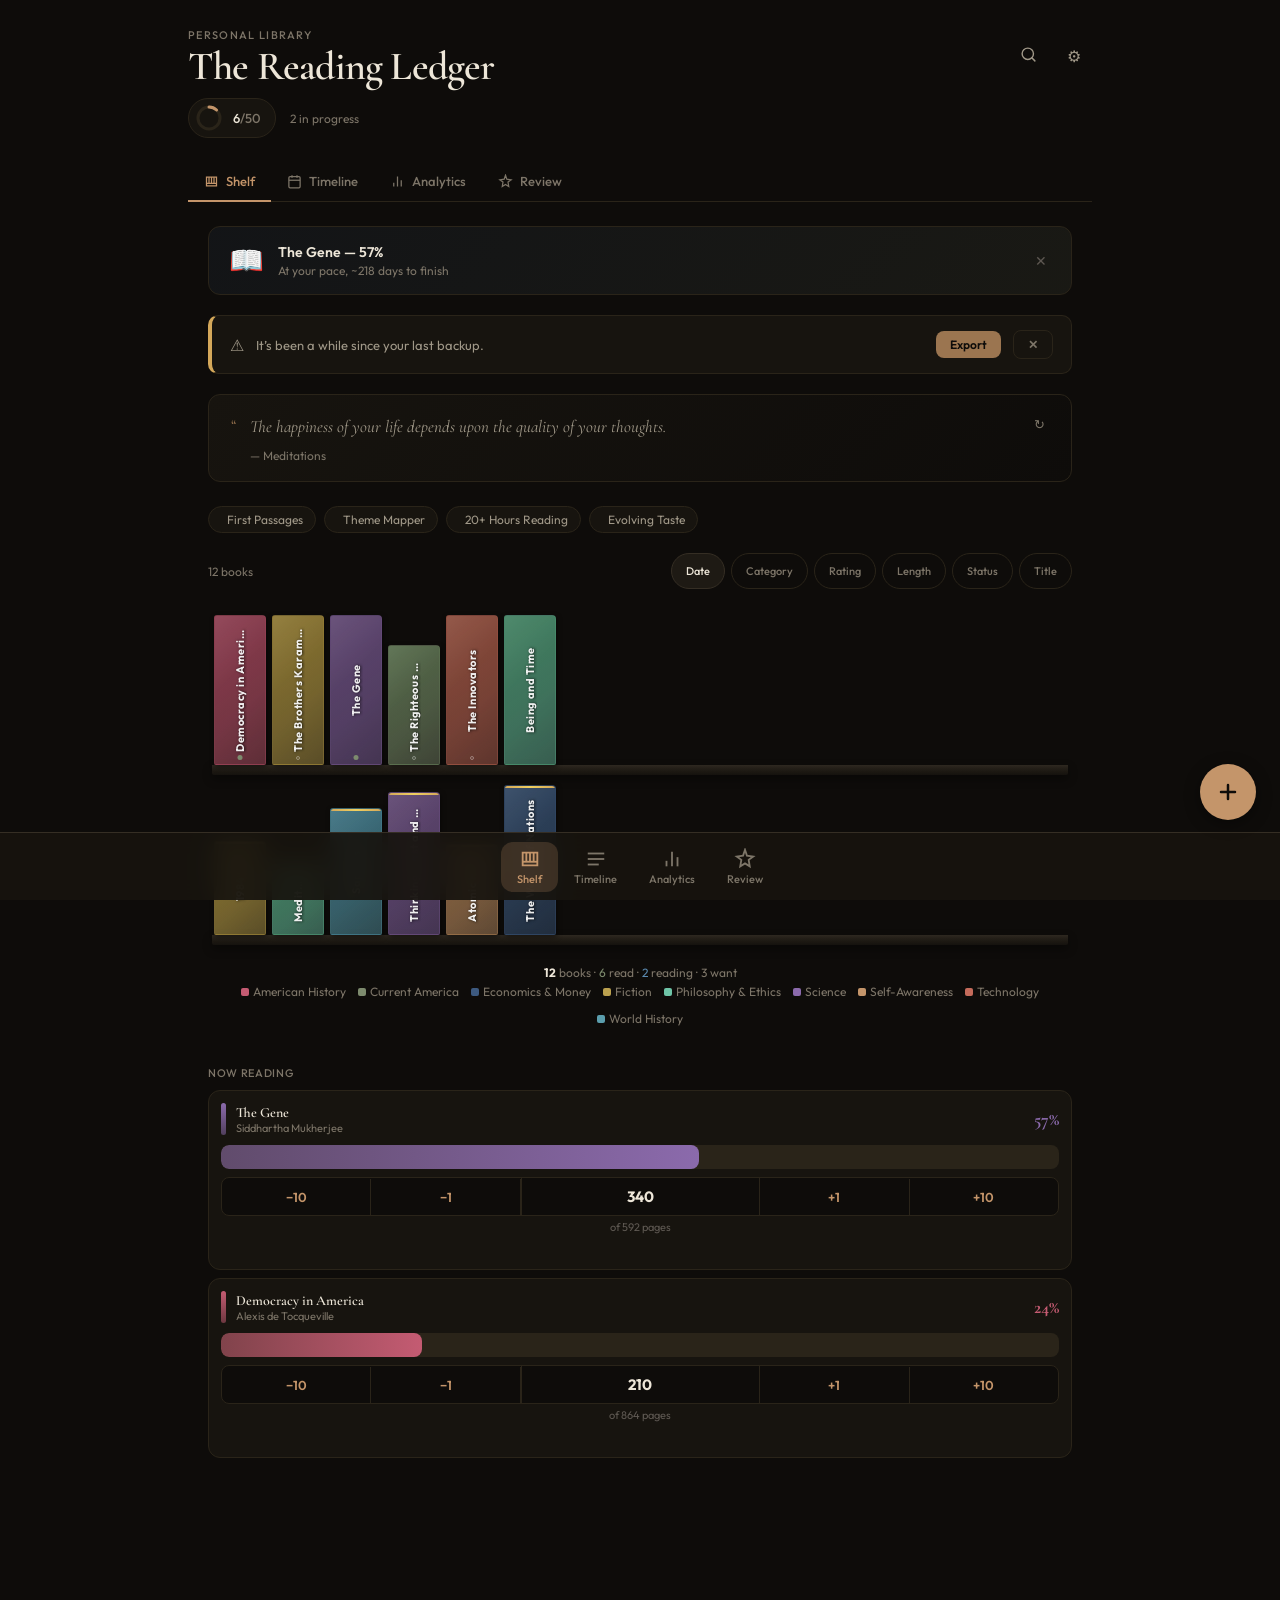
==== dist.html @ ad53c54f "Remove Gantt from Timeline tab Activity feed already shows chronological events. Review tab monthly " ====
<!DOCTYPE html>
<html lang="en">
<head>
<meta charset="UTF-8">
<meta name="viewport" content="width=device-width, initial-scale=1.0, user-scalable=no">
<title>The Reading Ledger</title>
<link href="https://fonts.googleapis.com/css2?family=Cormorant+Garamond:ital,wght@0,400;0,500;0,600;0,700;1,400;1,500&family=Outfit:wght@300;400;500;600&display=swap" rel="stylesheet">
<style>
*,*::before,*::after{box-sizing:border-box;margin:0;padding:0}html,body{height:100%}
input[type=number]::-webkit-inner-spin-button,input[type=number]::-webkit-outer-spin-button{-webkit-appearance:none;margin:0}input[type=number]{-moz-appearance:textfield}
body{font-family:'Cormorant Garamond',Georgia,serif;background:#0E0C0A;color:#EDE6D8;overflow-x:hidden}
:root{--bg:#0E0C0A;--surface:#17140F;--surfaceH:#1E1A14;--border:#2A2419;--borderL:#352E24;--accent:#C4956A;--accentDim:#9B7550;--accentGlow:#C4956A35;--text:#EDE6D8;--textM:#A09888;--textD:#7D7568;--textDD:#5E5852;--danger:#C45B5B;--gold:#D4A85A;--green:#7D8B6E;--blue:#5B8AB0;--ui:'Outfit',sans-serif;--serif:'Cormorant Garamond',Georgia,serif;--max:960px}
.container{max-width:var(--max);margin:0 auto;padding:0 28px}
header{padding:28px 0 0;position:sticky;top:0;z-index:40;background:var(--bg)}
.hdr-row{display:flex;justify-content:space-between;align-items:flex-start}.hdr-label{font-family:var(--ui);font-size:11px;color:var(--textD);margin:0 0 4px;letter-spacing:0.12em;text-transform:uppercase;font-weight:500}.hdr-title{font-size:40px;font-weight:600;letter-spacing:-0.02em;line-height:1;margin:0}.hdr-pills{display:flex;align-items:center;gap:14px;margin-top:12px;flex-wrap:wrap}
.goal-pill{display:flex;align-items:center;gap:10px;background:var(--surface);border-radius:100px;padding:5px 14px 5px 6px;border:1px solid var(--border)}.goal-pill-text{font-family:var(--ui);font-size:13px;font-weight:500}.goal-pill-text span{color:var(--textD)}
.streak-pill{display:flex;align-items:center;gap:5px;font-family:var(--ui);font-size:12px;color:var(--gold)}
.hdr-right{display:flex;gap:8px;align-items:center;margin-top:8px}
.btn-search,.btn-settings{background:none;border:1px solid transparent;border-radius:8px;padding:9px 10px;cursor:pointer;color:var(--textM);font-size:16px;transition:all 0.2s}.btn-search.active{background:var(--surfaceH);border-color:var(--borderL)}.btn-settings:hover{background:var(--surfaceH);color:var(--text)}
.search-bar{margin-top:16px}.search-bar input{width:100%;background:var(--surface);border:1px solid var(--border);border-radius:10px;padding:11px 16px;color:var(--text);font-family:var(--ui);font-size:14px;outline:none}.search-bar input:focus{border-color:var(--accent)}.search-bar input::placeholder{color:var(--textD)}
nav.tabs{display:flex;gap:0;margin-top:24px;border-bottom:1px solid var(--border)}nav.tabs button{background:none;border:none;font-family:var(--ui);font-size:13px;font-weight:500;cursor:pointer;padding:11px 16px;display:flex;align-items:center;gap:7px;color:var(--textD);border-bottom:2px solid transparent;margin-bottom:-1px;transition:all 0.2s}nav.tabs button.active{color:var(--accent);border-bottom-color:var(--accent)}nav.tabs button:hover:not(.active){color:var(--textM)}nav.tabs button svg{width:15px;height:15px}
.bottom-nav{position:fixed;bottom:0;left:0;right:0;height:64px;padding-bottom:env(safe-area-inset-bottom);background:rgba(23,20,15,0.92);backdrop-filter:blur(12px);border-top:1px solid var(--borderL);z-index:50;display:flex;align-items:center;justify-content:center}.bottom-nav button{background:none;border:none;color:var(--textD);cursor:pointer;display:flex;flex-direction:column;align-items:center;gap:2px;padding:6px 16px;border-radius:12px;transition:all 0.2s;min-width:56px}.bottom-nav button svg{width:20px;height:20px}.bottom-nav button span{font-family:var(--ui);font-size:11px;font-weight:500}.bottom-nav button.active{color:var(--accent);background:var(--accentGlow)}.bottom-nav button:hover:not(.active){color:var(--textM)}.bottom-nav.hidden{display:none}
.content{padding:24px 20px 140px;max-width:var(--max);margin:0 auto}.view{display:none;opacity:0;transform:translateY(6px);transition:opacity 200ms,transform 200ms}.view.active{display:block;opacity:1;transform:translateY(0)}

/* Shelf */
.shelf-header{display:flex;justify-content:space-between;align-items:center;margin-bottom:16px}.shelf-count{font-family:var(--ui);font-size:12px;color:var(--textD)}
.sort-bar{display:flex;gap:6px;overflow-x:auto;scrollbar-width:none}.sort-bar::-webkit-scrollbar{display:none}.sort-pill{background:none;border:1px solid var(--border);border-radius:100px;padding:4px 12px;font-family:var(--ui);font-size:11px;color:var(--textD);cursor:pointer;font-weight:500;white-space:nowrap;transition:all 0.15s}.sort-pill.active{background:var(--surfaceH);border-color:var(--borderL);color:var(--text)}
.shelf-row-wrap{position:relative}.shelf-spines{display:flex;align-items:flex-end;gap:4px;padding:10px 6px 0;min-height:100px;flex-wrap:wrap}
.spine{position:relative;border-radius:3px 4px 2px 2px;cursor:pointer;overflow:hidden;flex-shrink:0;display:flex;flex-direction:column;align-items:center;justify-content:center;transition:transform 0.2s cubic-bezier(0.34,1.56,0.64,1),box-shadow 0.2s}.spine:hover{transform:translateY(-6px);box-shadow:2px 6px 14px rgba(0,0,0,0.5);filter:brightness(1.12)}
@keyframes spineUp{from{opacity:0;transform:translateY(18px)}to{opacity:1;transform:translateY(0)}}.spine{animation:spineUp 350ms cubic-bezier(0.23,1,0.32,1) backwards}.spine:nth-child(1){animation-delay:0ms}.spine:nth-child(2){animation-delay:50ms}.spine:nth-child(3){animation-delay:100ms}.spine:nth-child(4){animation-delay:150ms}.spine:nth-child(5){animation-delay:200ms}.spine:nth-child(6){animation-delay:250ms}
.spine .sheen{position:absolute;inset:0;background:linear-gradient(135deg,rgba(255,255,255,0.08) 0%,transparent 40%,transparent 60%,rgba(0,0,0,0.1) 100%);pointer-events:none}.spine .gold-top{position:absolute;top:0;left:0;right:0;height:2px;background:linear-gradient(90deg,#D4A85A,#F0D060,#D4A85A);border-radius:3px 3px 0 0;z-index:2}.spine .reading-dot{position:absolute;bottom:4px;left:50%;transform:translateX(-50%);width:5px;height:5px;border-radius:50%;background:#7D8B6E;z-index:2;animation:dotPulse 2s ease-in-out infinite}@keyframes dotPulse{0%,100%{box-shadow:0 0 2px #7D8B6E}50%{box-shadow:0 0 6px #7D8B6E,0 0 10px rgba(125,139,110,0.4)}}.spine .want-mark{position:absolute;bottom:4px;left:50%;transform:translateX(-50%);width:4px;height:4px;border-radius:50%;border:1px solid rgba(255,255,255,0.35);z-index:2}
.spine-title{writing-mode:vertical-rl;text-orientation:mixed;transform:rotate(180deg);font-family:var(--ui);font-size:11px;font-weight:700;letter-spacing:0.05em;overflow:hidden;text-overflow:ellipsis;white-space:nowrap;text-shadow:0 1px 3px rgba(0,0,0,0.8);padding:3px 0}
.shelf-board{height:10px;background:linear-gradient(180deg,#2E2820,#241F18,#1C1812,#15120E);border-radius:0 0 2px 2px;box-shadow:0 4px 10px rgba(0,0,0,0.4);margin:0 4px}
.shelf-footer{text-align:center;padding:20px 0;font-family:var(--ui);font-size:12px;color:var(--textD)}.shelf-footer-legend{display:flex;justify-content:center;gap:12px;flex-wrap:wrap;margin-top:4px}.shelf-footer-legend-item{display:flex;align-items:center;gap:4px}.shelf-footer-legend-dot{width:8px;height:8px;border-radius:2px}

/* Tooltip */

/* Now Reading */
.nr-section{margin-top:20px}.nr-section-title{font-family:var(--ui);font-size:11px;color:var(--textD);text-transform:uppercase;letter-spacing:0.06em;font-weight:500;margin-bottom:10px}.nr-card{background:var(--surface);border:1px solid var(--border);border-radius:12px;padding:12px;margin-bottom:8px}.nr-card-header{display:flex;align-items:center;gap:10px;margin-bottom:10px}.nr-card-accent{width:5px;height:32px;border-radius:3px;flex-shrink:0}.nr-card-info{flex:1;min-width:0}.nr-card-title{font-size:14px;font-weight:600;overflow:hidden;text-overflow:ellipsis;white-space:nowrap;cursor:pointer}.nr-card-title:hover{color:var(--accent)}.nr-card-author{font-family:var(--ui);font-size:11px;color:var(--textD)}.nr-card-pct{font-size:18px;font-weight:700;flex-shrink:0}.nr-bar{height:24px;background:var(--border);border-radius:8px;position:relative;cursor:pointer;overflow:hidden;margin-bottom:8px}.nr-bar-fill{position:absolute;left:0;top:0;bottom:0;border-radius:8px;transition:width 0.3s}.nr-bar-label{position:absolute;inset:0;display:flex;align-items:center;justify-content:center;font-family:var(--ui);font-size:11px;font-weight:600;color:#fff;text-shadow:0 1px 3px rgba(0,0,0,0.6)}

@keyframes slideUp{from{opacity:0;transform:translateY(8px)}to{opacity:1;transform:translateY(0)}}

/* Quote Banner */
.quote-banner{background:linear-gradient(135deg,var(--surface),var(--bg));border:1px solid var(--border);border-radius:12px;padding:18px 22px;margin-bottom:24px;display:flex;gap:14px;align-items:flex-start}.quote-banner-text{flex:1;font-size:17px;font-style:italic;line-height:1.6;color:var(--textM)}.quote-banner-src{font-family:var(--ui);font-size:12px;color:var(--textD);margin-top:8px;font-style:normal}.quote-refresh{background:none;border:none;color:var(--textD);cursor:pointer;padding:4px}.quote-refresh:hover{color:var(--accent)}
.milestones{display:flex;gap:8px;margin-bottom:20px;flex-wrap:wrap}.milestone{font-family:var(--ui);font-size:12px;padding:5px 12px;border-radius:100px;background:var(--surface);border:1px solid var(--border);color:var(--textM);display:flex;align-items:center;gap:6px}
.backup-banner{background:var(--surface);border:1px solid var(--border);border-left:4px solid var(--gold);border-radius:10px;padding:14px 18px;margin-bottom:20px;display:flex;align-items:center;gap:12px;font-family:var(--ui);font-size:13px;color:var(--textM)}.backup-banner button{border-radius:8px;padding:6px 14px;font-family:var(--ui);font-size:12px;font-weight:600;cursor:pointer;border:none;flex-shrink:0}.backup-banner .bb-export{background:var(--accentDim);color:var(--bg)}.backup-banner .bb-dismiss{background:none;color:var(--textD);border:1px solid var(--border)}

/* FAB */
.fab{position:fixed;bottom:76px;right:24px;width:56px;height:56px;border-radius:50%;background:var(--accent);color:var(--bg);border:none;cursor:pointer;box-shadow:0 4px 16px rgba(0,0,0,0.4);z-index:51;display:flex;align-items:center;justify-content:center;transition:transform 0.2s}.fab:hover{transform:scale(1.08)}.fab:active{transform:scale(0.95)}.fab svg{width:24px;height:24px}.fab.hidden{display:none}

/* Timeline */
.tl-section-title{font-size:18px;font-weight:600;color:var(--text);margin:0 0 18px}.tl-empty{font-family:var(--ui);font-size:13px;color:var(--textD);text-align:center;padding:48px 20px;font-style:italic;border:1px dashed var(--border);border-radius:12px}.tl-divider{border:none;border-top:1px solid var(--border);margin:40px 0}
/* Focus Hero */
.tlf-wrap{text-align:center;padding:10px 0 0}.tlf-nav{display:flex;align-items:center;justify-content:center;gap:16px;margin-bottom:20px}.tlf-nav-btn{background:none;border:1px solid var(--border);border-radius:50%;width:36px;height:36px;color:var(--textM);cursor:pointer;font-size:16px;display:flex;align-items:center;justify-content:center}.tlf-nav-btn:hover{border-color:var(--accent);color:var(--accent)}.tlf-nav-count{font-family:var(--ui);font-size:12px;color:var(--textD)}
.tlf-ring{position:relative;display:inline-block;margin:0 auto 16px}.tlf-ring-inner{position:absolute;inset:0;display:flex;flex-direction:column;align-items:center;justify-content:center}.tlf-ring-pct{font-size:36px;font-weight:700;line-height:1}.tlf-ring-pages{font-family:var(--ui);font-size:13px;color:var(--textD);margin-top:2px}.tlf-title{font-size:22px;font-weight:600;margin:0 0 4px;cursor:pointer}.tlf-title:hover{color:var(--accent)}.tlf-author{font-family:var(--ui);font-size:14px;color:var(--textM);margin:0 0 16px}
.tlf-last{background:var(--surface);border:1px solid var(--border);border-radius:10px;padding:12px 16px;margin:0 auto 16px;max-width:340px;display:flex;align-items:center;gap:14px;text-align:left}.tlf-last-icon{font-size:20px;flex-shrink:0}.tlf-last-body{flex:1}.tlf-last-label{font-family:var(--ui);font-size:11px;color:var(--textD);text-transform:uppercase;letter-spacing:0.06em;font-weight:500}.tlf-last-detail{font-family:var(--ui);font-size:14px;color:var(--text);font-weight:500;margin-top:2px}.tlf-last-sub{font-family:var(--ui);font-size:11px;color:var(--textD);margin-top:1px}

.tlf-timer{margin:20px auto 0;max-width:300px}.tlf-timer-display{display:block;font-family:var(--ui);font-size:48px;font-weight:600;color:var(--accent);letter-spacing:0.05em;line-height:1;margin-bottom:12px;font-variant-numeric:tabular-nums}.tlf-timer-btns{display:flex;gap:8px;justify-content:center}.tlf-tbtn{border:none;border-radius:8px;padding:10px 24px;font-family:var(--ui);font-size:14px;font-weight:600;cursor:pointer;transition:all 0.2s}.tlf-tbtn.start{background:var(--green);color:#EDE6D8}.tlf-tbtn.pause{background:var(--gold);color:var(--bg)}.tlf-tbtn.resume{background:var(--green);color:#EDE6D8}.tlf-tbtn.stop{background:var(--danger);color:#fff}
.tlf-session-form{max-width:320px;margin:16px auto 0;background:var(--surface);border:1px solid var(--border);border-radius:10px;padding:16px;text-align:left}

/* Progress Lanes */

/* Streak Ring */
.streak-section{background:var(--surface);border:1px solid var(--border);border-radius:14px;padding:20px}
.streak-section-title{font-family:var(--ui);font-size:13px;font-weight:600;margin-bottom:16px}
.sr-row{display:flex;align-items:center;gap:20px}
.sr-ring-wrap{position:relative;flex-shrink:0}
.sr-ring-inner{position:absolute;inset:0;display:flex;flex-direction:column;align-items:center;justify-content:center}
.sr-ring-num{font-family:var(--ui);font-size:28px;font-weight:700;color:var(--accent);line-height:1}
.sr-ring-label{font-family:var(--ui);font-size:11px;color:var(--textD);text-transform:uppercase;letter-spacing:0.06em;margin-top:2px}
.sr-details{flex:1}
.sr-detail{display:flex;justify-content:space-between;align-items:center;padding:8px 0;border-bottom:1px solid var(--border)}
.sr-detail:last-child{border-bottom:none}
.sr-detail-label{font-family:var(--ui);font-size:12px;color:var(--textM)}
.sr-detail-val{font-family:var(--ui);font-size:14px;font-weight:600;color:var(--text)}
.sr-detail-val.accent{color:var(--accent)}
.sr-this-week{display:flex;gap:4px;margin-top:16px;padding-top:14px;border-top:1px solid var(--border)}
.sr-tw-day{flex:1;height:8px;border-radius:4px;background:var(--bg);border:1px solid var(--border)}
.sr-tw-day.read{background:var(--accent);border-color:var(--accent)}
.sr-tw-day.today{box-shadow:0 0 0 1px var(--text)}
.sr-tw-labels{display:flex;gap:4px;margin-top:4px}
.sr-tw-label{flex:1;text-align:center;font-family:var(--ui);font-size:11px;color:var(--textDD)}
/* Weekly Summary */

/* Feed */
.tl-feed-day{margin-bottom:24px}.tl-feed-day-label{font-family:var(--ui);font-size:11px;font-weight:500;color:var(--textDD);letter-spacing:0.04em;margin-bottom:10px}.tl-feed-day-label strong{color:var(--textD);font-weight:600}
.tl-fi{display:flex;align-items:flex-start;gap:10px;padding:8px 0 8px 14px;border-left:2px solid var(--border);margin-left:4px;cursor:pointer;position:relative;opacity:0;animation:fiIn 250ms ease forwards}@keyframes fiIn{from{opacity:0;transform:translateX(-8px)}to{opacity:1;transform:translateX(0)}}.tl-fi:hover{border-left-color:var(--accent)}.tl-fi.session{border-left-color:var(--accentDim)}.tl-fi.finish{border-left-color:var(--green);background:var(--surface);border-radius:0 10px 10px 0;padding:12px 14px;margin-bottom:4px}.tl-fi.start{border-left-color:var(--blue)}.tl-fi.quote{border-left-color:var(--gold)}.tl-fi::before{content:'';position:absolute;left:-5px;top:12px;width:8px;height:8px;border-radius:50%;background:var(--border);border:2px solid var(--bg)}.tl-fi.session::before{background:var(--accentDim)}.tl-fi.finish::before{background:var(--green)}.tl-fi.start::before{background:var(--blue)}.tl-fi.quote::before{background:var(--gold)}.tl-fi-body{flex:1;min-width:0}.tl-fi-text{font-family:var(--ui);font-size:13px;color:var(--textM);line-height:1.4;margin:0}.tl-fi-text strong{color:var(--text);font-weight:500}.tl-fi-text .pg{color:var(--accent);font-weight:600}.tl-fi-sub{font-family:var(--ui);font-size:11px;color:var(--textDD);margin-top:2px}.tl-fi-stars{color:var(--gold);font-size:12px;margin-top:2px}.tl-fi-quote{margin-top:6px;padding:8px 12px;border-left:2px solid rgba(212,168,90,0.4);font-size:14px;font-style:italic;color:var(--textD);line-height:1.5;background:rgba(212,168,90,0.03);border-radius:0 8px 8px 0}
/* Up Next */
.tl-next{background:linear-gradient(135deg,rgba(46,68,96,0.12),rgba(196,149,106,0.06));border:1px solid var(--border);border-radius:14px;padding:20px 24px}.tl-next-header{display:flex;align-items:center;gap:10px;margin-bottom:14px}.tl-next-icon{font-size:20px}.tl-next-title{font-family:var(--ui);font-size:13px;font-weight:600}
.tl-next-card{display:flex;align-items:center;gap:14px;background:var(--surface);border:1px solid var(--border);border-radius:10px;padding:14px;cursor:pointer;transition:border-color 0.2s}.tl-next-card:hover{border-color:var(--accent)}.tl-next-spine{width:10px;height:50px;border-radius:3px;flex-shrink:0}.tl-next-info{flex:1;min-width:0}.tl-next-book-title{font-family:var(--ui);font-size:14px;font-weight:500}.tl-next-author{font-family:var(--ui);font-size:11px;color:var(--textD);margin-top:2px}.tl-next-meta{font-family:var(--ui);font-size:11px;color:var(--textDD);margin-top:4px}.tl-next-meta .rec{color:var(--accent)}.tl-next-start{background:var(--blue);color:#EDE6D8;border:none;border-radius:8px;padding:8px 18px;font-family:var(--ui);font-size:12px;font-weight:600;cursor:pointer;flex-shrink:0}
/* Gantt */

.tls-show-more{display:block;margin:12px auto 0;background:none;border:1px solid var(--border);border-radius:8px;padding:8px 24px;font-family:var(--ui);font-size:12px;color:var(--textD);cursor:pointer}

/* Analytics */
.mini-stats{display:grid;grid-template-columns:repeat(auto-fit,minmax(140px,1fr));gap:16px;margin-bottom:28px}.mini-stat{background:var(--surface);border-radius:10px;padding:14px 16px;border:1px solid var(--border)}.mini-stat-label{font-family:var(--ui);font-size:11px;color:var(--textD);text-transform:uppercase;letter-spacing:0.06em;font-weight:500;margin-bottom:4px}.mini-stat-value{font-size:24px;font-weight:600;line-height:1}.mini-stat-sub{font-family:var(--ui);font-size:11px;color:var(--textD);margin-top:2px}
.panel{background:var(--surface);border-radius:12px;padding:24px;border:1px solid var(--border);margin-bottom:28px}.panel-title{font-size:19px;font-weight:500;font-style:italic;margin:0 0 16px}.panel-empty{font-family:var(--ui);font-size:13px;color:var(--textD);text-align:center;padding:36px 20px;font-style:italic;border:1px dashed var(--border);border-radius:10px}
.progress-row{display:flex;align-items:center;gap:16px}.progress-track{flex:1;background:var(--border);border-radius:100px;height:12px;overflow:hidden}.progress-fill{height:100%;border-radius:100px;background:linear-gradient(90deg,var(--accentDim),var(--accent));transition:width 1s}.progress-pct{font-family:var(--ui);font-size:22px;font-weight:600;color:var(--accent);min-width:50px;text-align:right}
.pie-row{display:flex;align-items:center;gap:28px;flex-wrap:wrap}.pie-wrap{width:170px;height:170px;flex-shrink:0}.pie-wrap canvas{width:100%;height:100%}.cat-legend{display:flex;flex-direction:column;gap:6px;flex:1}.cat-legend-item{display:flex;align-items:center;gap:10px}.cat-legend-dot{width:10px;height:10px;border-radius:2px;flex-shrink:0}.cat-legend-name{font-family:var(--ui);font-size:13px;color:var(--textM);flex:1}.cat-legend-count{font-family:var(--ui);font-size:13px;color:var(--textD);font-weight:500}.cat-legend-bar{width:60px;height:4px;border-radius:2px;background:var(--border);overflow:hidden}.cat-legend-bar-fill{height:100%;border-radius:2px}
canvas

.goal-panel-section{margin-top:20px}.goal-panel-section-title{font-family:var(--ui);font-size:12px;color:var(--textD);text-transform:uppercase;letter-spacing:0.08em;font-weight:500;margin-bottom:10px}
.challenge-card{background:var(--bg);border:1px solid var(--border);border-radius:10px;padding:12px 14px;margin-bottom:8px;position:relative}.challenge-label{font-family:var(--ui);font-size:13px;font-weight:600;color:var(--text);margin-bottom:4px}.challenge-meta{font-family:var(--ui);font-size:11px;color:var(--textD);margin-bottom:6px}.challenge-progress-bar{height:6px;background:var(--border);border-radius:3px;overflow:hidden}.challenge-progress-fill{height:100%;border-radius:3px;background:linear-gradient(90deg,var(--accentDim),var(--accent));transition:width 0.5s}.challenge-pct{font-family:var(--ui);font-size:11px;color:var(--accent);margin-top:2px;text-align:right}.challenge-del{position:absolute;top:8px;right:10px;background:none;border:none;color:var(--textD);cursor:pointer;font-size:14px}.challenge-del:hover{color:var(--danger)}.challenge-done{border-left:3px solid var(--green)}
.goal-cat-grid{display:grid;grid-template-columns:1fr 1fr;gap:8px;margin-top:8px}.goal-cat-item{display:flex;align-items:center;gap:8px;font-family:var(--ui);font-size:12px;color:var(--textM)}.goal-cat-item input{width:50px;padding:4px 6px;border:1px solid var(--border);border-radius:6px;background:var(--surface);color:var(--text);font-family:var(--ui);font-size:12px;outline:none;text-align:center}

/* Year in Review */
.yr-hero{background:linear-gradient(135deg,var(--surface),#1A1510);border:1px solid var(--border);border-radius:16px;padding:36px 32px;text-align:center;position:relative;overflow:hidden;margin-bottom:20px}.yr-hero-glow{position:absolute;inset:0;background:radial-gradient(ellipse at 50% 80%,rgba(196,149,106,0.25),transparent 65%);pointer-events:none;animation:heroGlow 4s ease-in-out infinite alternate}@keyframes heroGlow{from{opacity:0.7}to{opacity:1}}.yr-hero-label{font-family:var(--ui);font-size:11px;color:var(--textD);letter-spacing:0.12em;text-transform:uppercase;font-weight:500;position:relative}.yr-hero-num{font-size:64px;font-weight:700;color:var(--accent);line-height:1;position:relative;margin-top:8px}.yr-hero-sub{font-family:var(--ui);font-size:14px;color:var(--textM);margin-top:4px;position:relative}.yr-hero-pages{font-family:var(--ui);font-size:13px;color:var(--textD);margin-top:8px;position:relative}

/* Detail */
.detail-view{display:none;min-height:100vh;background:var(--bg);opacity:0;transform:translateY(40px)}.detail-view.active{display:block;animation:detailIn 300ms cubic-bezier(0.23,1,0.32,1) forwards}@keyframes detailIn{from{opacity:0;transform:translateY(40px)}to{opacity:1;transform:translateY(0)}}.detail-banner{position:relative;min-height:180px;display:flex;flex-direction:column;justify-content:flex-end;overflow:hidden}.detail-banner::after{content:'';position:absolute;inset:0;background:linear-gradient(180deg,transparent 20%,rgba(14,12,10,0.7) 80%,var(--bg) 100%);pointer-events:none}.detail-banner-bg{position:absolute;inset:0;z-index:-1}.detail-banner-top{display:flex;justify-content:space-between;padding:16px 28px 0;position:relative;z-index:1}.detail-back{background:none;border:none;color:rgba(255,255,255,0.7);cursor:pointer;padding:8px;border-radius:8px;display:flex;align-items:center;gap:6px;font-family:var(--ui);font-size:13px}.detail-back:hover{color:var(--text)}.detail-stars-inline{display:inline-flex;gap:1px}.detail-star-tap{font-size:16px;cursor:pointer;color:var(--textDD);transition:color 0.15s;padding:2px}.detail-star-tap.on{color:var(--gold)}.detail-star-tap:hover{color:var(--gold)}.detail-banner-content{position:relative;z-index:1;padding:20px 28px 24px}.detail-pills{display:flex;align-items:center;gap:10px;margin-bottom:8px}.cat-pill{font-family:var(--ui);font-size:11px;padding:3px 10px;border-radius:100px;font-weight:500;text-transform:uppercase}.status-badge{font-family:var(--ui);font-size:11px;padding:3px 10px;border-radius:100px;font-weight:500;text-transform:uppercase}.status-badge.completed{background:rgba(85,107,74,0.13);color:#7D8B6E}.status-badge.reading{background:rgba(46,68,96,0.13);color:#5B8AB0}.status-badge.want-to-read{background:rgba(122,118,112,0.13);color:#7A7670}.status-badge.abandoned{background:rgba(196,91,91,0.13);color:#C45B5B}.detail-title{font-size:28px;font-weight:600;line-height:1.15;margin:0 0 4px}.detail-author{font-family:var(--ui);font-size:15px;color:var(--textM);margin:0 0 12px}.detail-meta-row{display:flex;gap:16px;flex-wrap:wrap;align-items:center}.detail-meta-item{font-family:var(--ui);font-size:12px;color:var(--textD)}.detail-meta-item strong{color:var(--textM);font-weight:500}.detail-actions{display:flex;gap:8px;margin-top:14px}.dbtn{border-radius:8px;padding:9px 16px;font-family:var(--ui);font-size:13px;font-weight:600;cursor:pointer;display:flex;align-items:center;gap:6px;border:none}.dbtn.green{background:#556B4A;color:#EDE6D8}.dbtn.blue{background:#2E4460;color:#EDE6D8}.dbtn.blue-o{background:none;border:1px solid var(--border);color:#5B8AB0}.dbtn.ghost{background:none;color:var(--textD)}.detail-body{max-width:var(--max);margin:0 auto;padding:0 28px 140px}.detail-section{border-bottom:1px solid var(--border);padding:28px 0}.detail-section:last-child{border-bottom:none}
.detail-section-header{display:flex;justify-content:space-between;align-items:center;margin-bottom:16px}.detail-section-label{font-family:var(--ui);font-size:12px;font-weight:500;letter-spacing:0.06em;text-transform:uppercase;color:var(--textD);display:flex;align-items:center;gap:8px}

.detail-section-actions{display:flex;gap:8px;margin-top:14px}
.rating-row{display:flex;gap:5px}.rbox{width:34px;height:34px;border-radius:6px;border:none;cursor:pointer;font-family:var(--ui);font-size:14px;font-weight:600}.rbox.on{background:var(--accent);color:var(--bg)}.rbox.off{background:var(--border);color:var(--textD)}
.themes-row{display:flex;gap:5px;flex-wrap:wrap;align-items:center}.theme-tag{font-family:var(--ui);font-size:11px;padding:3px 10px;border-radius:100px;background:var(--bg);border:1px solid var(--border);color:var(--textM);display:inline-flex;align-items:center;gap:8px}.theme-tag button{background:none;border:none;color:var(--textD);cursor:pointer;padding:2px 2px 2px 4px;font-size:12px;line-height:1}.theme-input{background:none;border:1px solid var(--border);border-radius:100px;padding:3px 10px;color:var(--text);font-family:var(--ui);font-size:11px;outline:none;width:90px}
.refl-display{font-size:16px;line-height:1.7;color:var(--textM);white-space:pre-wrap}.refl-empty{font-family:var(--ui);font-size:12px;color:var(--textD);font-style:italic}.refl-ta{width:100%;min-height:100px;background:var(--bg);border:1px solid var(--borderL);border-radius:10px;padding:16px;color:var(--text);font-family:var(--serif);font-size:16px;line-height:1.7;resize:vertical;outline:none}.refl-ta:focus{border-color:var(--accent)}.refl-ta.tall{min-height:160px}
.rbtn{border-radius:8px;font-family:var(--ui);font-size:12px;font-weight:600;cursor:pointer;padding:6px 14px;border:none;transition:all 0.2s}.rbtn.save{background:var(--accentDim);color:var(--bg)}.rbtn.cancel{background:none;color:var(--textM);border:1px solid var(--border)}
.detail-star{font-size:14px}.detail-star.filled{color:var(--gold)}.detail-star.empty{color:var(--textDD)}
.quote-item{background:var(--bg);border-radius:10px;padding:14px 18px;border-left:3px solid var(--accentDim);margin-bottom:8px}.quote-text{font-size:15px;font-style:italic;line-height:1.6;color:var(--textM);margin:0}.quote-footer{display:flex;justify-content:space-between;align-items:center;margin-top:6px}.quote-page{font-family:var(--ui);font-size:11px;color:var(--textD)}.quote-del{background:none;border:none;color:var(--textD);cursor:pointer}.quote-del:hover{color:var(--danger)}
.quote-form{background:var(--bg);border:1px solid var(--borderL);border-radius:10px;padding:16px;margin-bottom:12px}.quote-form textarea{width:100%;min-height:70px;background:var(--surface);border:1px solid var(--border);border-radius:8px;padding:12px;color:var(--text);font-family:var(--serif);font-size:15px;line-height:1.6;resize:vertical;outline:none}.quote-form-row{display:flex;gap:8px;margin-top:8px;align-items:center}.quote-form-row input{background:var(--surface);border:1px solid var(--border);border-radius:6px;padding:6px 10px;color:var(--text);font-family:var(--ui);font-size:13px;outline:none;width:70px}

.rec-context{background:var(--surface);border:1px solid var(--border);border-radius:10px;padding:12px 16px;margin-bottom:16px;font-family:var(--ui);font-size:13px;color:var(--textM)}.rec-context .rec-by{color:var(--accent);font-weight:600}.rec-source-pill{display:inline-block;font-size:11px;padding:2px 8px;border-radius:100px;background:var(--border);color:var(--textM);margin-left:8px;font-weight:500}.rec-note{margin-top:6px;font-style:italic;color:var(--textD);font-size:12px}
.session-timer{background:var(--surface);border:1px solid var(--border);border-radius:12px;padding:16px 20px;margin-bottom:16px;text-align:center}.timer-display{font-family:var(--ui);font-size:36px;font-weight:600;color:var(--accent);letter-spacing:0.05em;margin:8px 0;font-variant-numeric:tabular-nums}.timer-label{font-family:var(--ui);font-size:11px;color:var(--textD);text-transform:uppercase;letter-spacing:0.1em;font-weight:500}.timer-btns{display:flex;gap:8px;justify-content:center;margin-top:10px}.timer-btn{border-radius:8px;padding:8px 20px;font-family:var(--ui);font-size:13px;font-weight:600;cursor:pointer;border:none;transition:all 0.2s}.timer-btn.start{background:var(--green);color:#EDE6D8}.timer-btn.pause{background:var(--gold);color:var(--bg)}.timer-btn.stop{background:var(--danger);color:#fff}.timer-btn.log{background:var(--surface);border:1px solid var(--border);color:var(--textM)}
.session-list{margin-top:12px}.session-item{background:var(--bg);border:1px solid var(--border);border-radius:8px;padding:10px 14px;margin-bottom:6px;display:flex;justify-content:space-between;align-items:center}.session-info{flex:1}.session-date{font-family:var(--ui);font-size:12px;font-weight:500;color:var(--text)}.session-detail{font-family:var(--ui);font-size:11px;color:var(--textD);margin-top:2px}.session-notes-preview{font-family:var(--ui);font-size:11px;color:var(--textD);font-style:italic;margin-top:2px;max-width:200px;overflow:hidden;text-overflow:ellipsis;white-space:nowrap}.session-del{background:none;border:none;color:var(--textD);cursor:pointer;font-size:12px;padding:4px}.session-del:hover{color:var(--danger)}
.session-form{background:var(--bg);border:1px solid var(--borderL);border-radius:10px;padding:14px;margin-bottom:12px}

/* Modal */
.modal-overlay{position:fixed;inset:0;display:none;align-items:center;justify-content:center;z-index:999;padding:20px}.modal-overlay.open{display:flex;background:rgba(0,0,0,0.75);backdrop-filter:blur(4px)}.modal{background:var(--bg);border:1px solid var(--border);border-radius:16px;padding:28px;width:100%;max-width:460px;max-height:85vh;overflow-y:auto;animation:modalIn 300ms cubic-bezier(0.23,1,0.32,1) forwards}@keyframes modalIn{from{opacity:0;transform:translateY(20px) scale(0.97)}to{opacity:1;transform:translateY(0) scale(1)}}.modal-header{display:flex;justify-content:space-between;align-items:center;margin-bottom:24px}.modal-header h2{margin:0;font-size:24px}.modal-close{background:none;border:none;color:var(--textD);cursor:pointer;font-size:20px}
.form-stack{display:flex;flex-direction:column;gap:14px}.form-label{font-family:var(--ui);font-size:11px;color:var(--textD);text-transform:uppercase;letter-spacing:0.06em;font-weight:500;margin:0 0 4px}.form-input{background:var(--surface);border:1px solid var(--border);border-radius:8px;padding:10px 14px;color:var(--text);font-family:var(--ui);font-size:14px;outline:none;width:100%}.form-input:focus{border-color:var(--accent)}.form-input::placeholder{color:var(--textD)}select.form-input{appearance:auto}textarea.form-input{font-family:var(--serif);min-height:80px;resize:vertical}.form-row{display:grid;grid-template-columns:1fr 1fr;gap:12px}.form-row.three{grid-template-columns:1fr 1fr 1fr}.form-submit{width:100%;margin-top:24px;background:var(--accent);color:var(--bg);border:none;border-radius:10px;padding:13px;font-family:var(--ui);font-size:15px;font-weight:600;cursor:pointer}
.book-search-section{border:1px solid var(--accent);border-radius:12px;padding:16px;margin-bottom:8px;background:rgba(196,149,106,0.04)}.book-search-row{display:flex;gap:8px}.book-search-row input{flex:1;background:var(--surface);border:1px solid var(--border);border-radius:8px;padding:10px 14px;color:var(--text);font-family:var(--ui);font-size:14px;outline:none}.book-search-row input:focus{border-color:var(--accent)}.book-search-row input::placeholder{color:var(--textD)}.book-search-btn{background:var(--accent);color:var(--bg);border:none;border-radius:8px;padding:10px 18px;font-family:var(--ui);font-size:13px;font-weight:600;cursor:pointer;white-space:nowrap}.book-search-btn:disabled{opacity:0.5}.book-search-results{max-height:280px;overflow-y:auto;margin-top:10px}.book-search-item{display:flex;flex-direction:column;gap:2px;padding:10px 12px;border-radius:8px;cursor:pointer;border-bottom:1px solid var(--border)}.book-search-item:last-child{border-bottom:none}.book-search-item:hover{background:rgba(196,149,106,0.08)}.book-search-item-title{font-family:var(--ui);font-size:14px;font-weight:500;color:var(--text)}.book-search-item-author{font-family:var(--ui);font-size:12px;color:var(--textM)}.book-search-item-meta{display:flex;align-items:center;gap:8px;margin-top:2px}.book-search-item-meta span{font-family:var(--ui);font-size:11px;color:var(--textD)}.book-search-source{font-family:var(--ui);font-size:11px;padding:2px 6px;border-radius:4px;font-weight:600;text-transform:uppercase}.book-search-source.google{background:rgba(91,138,176,0.15);color:var(--blue)}.book-search-source.openlibrary{background:rgba(125,139,110,0.15);color:var(--green)}.book-search-loading{display:flex;align-items:center;gap:10px;padding:16px 0;font-family:var(--ui);font-size:13px;color:var(--textM)}.book-search-loading::before{content:"";width:16px;height:16px;border:2px solid var(--border);border-top-color:var(--accent);border-radius:50%;animation:searchSpin 0.6s linear infinite}@keyframes searchSpin{to{transform:rotate(360deg)}}.book-search-error{font-family:var(--ui);font-size:13px;color:var(--danger);padding:12px 0}.book-search-empty{font-family:var(--ui);font-size:13px;color:var(--textD);padding:12px 0}

.settings-item{padding:16px 0;border-bottom:1px solid var(--border)}.settings-item:last-child{border-bottom:none}.settings-label{font-family:var(--ui);font-size:14px;font-weight:600;margin-bottom:4px}.settings-desc{font-family:var(--ui);font-size:12px;color:var(--textD);margin-bottom:8px}.settings-num{width:80px;padding:8px 10px;border:1px solid var(--border);border-radius:8px;background:var(--surface);color:var(--text);font-family:var(--ui);font-size:15px;outline:none}.settings-btn{display:block;width:100%;padding:12px;border-radius:10px;font-family:var(--ui);font-size:14px;font-weight:600;cursor:pointer;border:1px solid var(--border);background:var(--surface);color:var(--text)}.settings-btn:hover{border-color:var(--textM)}.settings-btn.danger{border-color:var(--danger);color:var(--danger)}

.confirm-overlay{position:fixed;inset:0;z-index:1000;display:none;justify-content:center;align-items:center;padding:20px}.confirm-overlay.open{display:flex;background:rgba(0,0,0,0.7)}.confirm-box{background:#151310;border-radius:16px;padding:24px;max-width:340px;width:100%;text-align:center;border:1px solid var(--border)}.confirm-box h3{font-size:18px;margin-bottom:8px}.confirm-box p{font-family:var(--ui);font-size:14px;color:var(--textM);margin-bottom:20px}.confirm-btns{display:flex;gap:10px}.confirm-btns button{flex:1;padding:10px;border-radius:8px;font-family:var(--ui);font-size:14px;font-weight:600;cursor:pointer}.cbtn-cancel{background:var(--surface);border:1px solid var(--border);color:var(--text)}.cbtn-ok{background:var(--danger);border:none;color:#fff}

.empty{text-align:center;padding:80px 20px}.empty p.title{font-size:20px;font-style:italic;color:var(--textD)}.empty p.sub{font-family:var(--ui);font-size:13px;color:var(--textDD);margin-top:6px}.empty .empty-cta{margin-top:24px;display:inline-block;background:var(--accent);color:var(--bg);border:none;border-radius:10px;padding:12px 28px;font-family:var(--ui);font-size:14px;font-weight:600;cursor:pointer}

button:focus-visible,input:focus-visible{outline:2px solid var(--accent);outline-offset:2px}

/* Stepper strip */
.nr-stepper{display:flex;align-items:center;background:var(--bg);border:1px solid var(--border);border-radius:8px;overflow:hidden;margin-top:8px}
.nr-stepper button{background:none;border:none;color:var(--accent);font-family:var(--ui);font-weight:600;padding:9px 0;cursor:pointer;flex:1;font-size:13px;-webkit-tap-highlight-color:transparent;transition:background 0.12s}
.nr-stepper button:active{background:var(--surfaceH)}
.nr-stepper button:not(:last-child){border-right:1px solid var(--border)}
.nr-stepper .nr-val{flex:1.6;text-align:center;font-family:var(--ui);font-size:15px;font-weight:700;color:var(--text);padding:9px 0;border-right:1px solid var(--border);border-left:1px solid var(--border);position:relative;cursor:text}
.nr-stepper .nr-val input{position:absolute;inset:0;width:100%;background:var(--surface);border:none;color:var(--text);font-family:var(--ui);font-size:15px;font-weight:700;text-align:center;outline:none;opacity:0;z-index:1}
.nr-stepper .nr-val input:focus{opacity:1}
.nr-stepper .nr-val input:focus+span{opacity:0}
.nr-stepper .nr-val span{transition:opacity 0.15s}
.nr-of{font-family:var(--ui);font-size:11px;color:var(--textDD);text-align:center;margin-top:4px}
.nr-pending{font-family:var(--ui);font-size:11px;text-align:center;margin-top:5px;min-height:18px}
.nr-pending .pos{color:var(--accent)}
.nr-pending .cancelled{color:var(--textDD);font-style:italic}
.nr-pending .countdown-bar{display:inline-block;width:40px;height:3px;background:var(--border);border-radius:2px;overflow:hidden;vertical-align:middle;margin-left:6px}
.nr-pending .countdown-bar-inner{height:100%;background:var(--accent);border-radius:2px;transition:width 0.1s linear}

/* Onboarding overlay */
.onboarding-overlay{position:fixed;inset:0;background:var(--bg);z-index:2000;display:flex;flex-direction:column;align-items:center;justify-content:center;padding:40px 28px;opacity:0;animation:fadeIn 400ms ease forwards}
@keyframes fadeIn{to{opacity:1}}
.onb-slide{text-align:center;max-width:360px;display:none}
.onb-slide.active{display:block;animation:slideUp 300ms ease}
.onb-icon{font-size:56px;margin-bottom:20px}
.onb-title{font-size:28px;font-weight:600;margin-bottom:12px}
.onb-desc{font-family:var(--ui);font-size:15px;color:var(--textM);line-height:1.6;margin-bottom:32px}
.onb-dots{display:flex;gap:8px;justify-content:center;margin-bottom:28px}
.onb-dot{width:8px;height:8px;border-radius:50%;background:var(--border);transition:all 0.2s}
.onb-dot.active{background:var(--accent);width:24px;border-radius:4px}
.onb-btn{background:var(--accent);color:var(--bg);border:none;border-radius:10px;padding:14px 40px;font-family:var(--ui);font-size:15px;font-weight:600;cursor:pointer;transition:opacity 0.2s}
.onb-btn:hover{opacity:0.88}
.onb-skip{background:none;border:none;color:var(--textD);font-family:var(--ui);font-size:13px;cursor:pointer;margin-top:16px;padding:8px}
.onb-skip:hover{color:var(--textM)}
.onb-demo{background:var(--surface);border:1px solid var(--border);border-radius:10px;padding:12px 24px;font-family:var(--ui);font-size:14px;font-weight:600;color:var(--text);cursor:pointer;margin-top:12px;display:block;width:100%;text-align:center}

/* Nudge banner */
.nudge-banner{background:linear-gradient(135deg,rgba(46,68,96,0.15),rgba(125,139,110,0.1));border:1px solid var(--border);border-radius:12px;padding:16px 20px;margin-bottom:20px;display:flex;align-items:center;gap:14px;cursor:pointer;transition:border-color 0.2s}
.nudge-banner:hover{border-color:var(--borderL)}
.nudge-icon{font-size:28px;flex-shrink:0}
.nudge-body{flex:1;min-width:0}
.nudge-title{font-family:var(--ui);font-size:14px;font-weight:600;color:var(--text);margin-bottom:2px}
.nudge-sub{font-family:var(--ui);font-size:12px;color:var(--textD)}
.nudge-dismiss{background:none;border:none;color:var(--textDD);cursor:pointer;font-size:14px;padding:4px;flex-shrink:0}

@media(max-width:600px){nav.tabs{display:none}.hdr-title{font-size:30px}.mini-stats{grid-template-columns:repeat(2,1fr)}.form-row,.form-row.three{grid-template-columns:1fr}.pie-row{flex-direction:column}.detail-title{font-size:24px}.fab{bottom:72px;right:16px;width:50px;height:50px}}

/* Reading DNA */
.dna{background:linear-gradient(135deg,var(--surface),rgba(196,149,106,0.06));border:1px solid var(--border);border-radius:14px;padding:20px 24px;margin-bottom:24px}
.dna-text{font-family:var(--ui);font-size:14px;color:var(--textM);line-height:1.6}
.dna-text strong{color:var(--text);font-weight:500}
.dna-accent{color:var(--accent);font-weight:600}
/* Reading Patterns layout */
.patterns-top{display:flex;gap:20px;align-items:center;margin-bottom:16px}
/* Theme Cloud */
.theme-cloud{display:flex;flex-wrap:wrap;gap:8px}
.theme-pill{display:inline-flex;align-items:center;gap:6px;background:var(--bg);border:1px solid var(--border);border-radius:100px;padding:6px 14px;cursor:pointer;transition:all 0.15s}
.theme-pill:hover{border-color:var(--accent);background:var(--surfaceH)}
.theme-pill.active{border-color:var(--accent);background:rgba(196,149,106,0.08)}
.theme-pill-name{font-family:var(--ui);font-size:12px;color:var(--textM);font-weight:500}
.theme-pill-count{font-family:var(--ui);font-size:11px;color:var(--textDD);background:var(--border);border-radius:100px;padding:1px 7px;font-weight:600}
.theme-pill.lg .theme-pill-name{font-size:14px;color:var(--text)}
.theme-pill.md .theme-pill-name{font-size:13px;color:var(--textM)}
.theme-pill.sm .theme-pill-name{font-size:11px}
.theme-books{display:none;margin-top:14px;padding-top:14px;border-top:1px solid var(--border)}
.theme-books.show{display:block}
.theme-active-label{font-family:var(--ui);font-size:11px;color:var(--accent);font-weight:500;margin-bottom:8px}
.theme-book-item{display:flex;align-items:center;gap:10px;padding:8px 0;border-bottom:1px solid rgba(255,255,255,0.03);cursor:pointer}
.theme-book-item:last-child{border-bottom:none}
.theme-book-item:hover{background:rgba(255,255,255,0.02)}
.theme-book-dot{width:8px;height:8px;border-radius:2px;flex-shrink:0}
.theme-book-title{font-family:var(--ui);font-size:13px;color:var(--textM);font-weight:500;flex:1}
.theme-book-cat{font-family:var(--ui);font-size:11px;color:var(--textDD)}
.theme-auto-note{font-family:var(--ui);font-size:11px;color:var(--textDD);margin-top:12px;font-style:italic}

/* Year in Review — Monthly timeline */
.yr-months{display:flex;gap:2px;padding:0 20px;margin-bottom:24px;overflow-x:auto}
.yr-month{flex:1;min-width:50px;display:flex;flex-direction:column;align-items:center;gap:4px}
.yr-month-label{font-family:var(--ui);font-size:11px;color:var(--textDD);text-transform:uppercase;letter-spacing:0.04em}
.yr-month-dots{display:flex;flex-direction:column;gap:3px;align-items:center;min-height:20px;justify-content:center}
.yr-month-dot{width:10px;height:10px;border-radius:50%;border:1px solid rgba(0,0,0,0.3)}
.yr-month-empty{width:10px;height:2px;border-radius:1px;background:var(--border)}
/* Narrative */
.yr-narrative{font-family:var(--ui);font-size:13px;color:var(--textM);line-height:1.7}
.yr-narrative strong{color:var(--text);font-weight:500}
.yr-narrative em{color:var(--accent);font-style:normal;font-weight:600}
/* Identity card */
.yr-identity{position:relative;overflow:hidden;margin:0 20px 20px;border-radius:14px;border:1px solid var(--borderL)}
.yr-id-bg{position:absolute;inset:0;background:linear-gradient(145deg,#1a1610,#17140F 40%,rgba(196,149,106,0.05) 100%)}
.yr-id-accent-line{position:absolute;top:0;left:0;right:0;height:3px;background:linear-gradient(90deg,transparent,var(--accent),transparent)}
.yr-id-content{position:relative;padding:28px 24px 24px}
.yr-id-header{display:flex;align-items:flex-start;gap:18px;margin-bottom:16px}
.yr-id-icon{width:52px;height:52px;border-radius:12px;background:rgba(196,149,106,0.1);border:1px solid rgba(196,149,106,0.2);display:flex;align-items:center;justify-content:center;flex-shrink:0}
.yr-id-icon svg{width:24px;height:24px;stroke:var(--accent);fill:none;stroke-width:1.5}
.yr-id-text{flex:1}
.yr-id-label{font-family:var(--ui);font-size:11px;color:var(--textDD);text-transform:uppercase;letter-spacing:0.08em;font-weight:500}
.yr-id-title{font-size:22px;font-weight:700;color:var(--accent);margin:3px 0 4px;line-height:1.15}
.yr-id-desc{font-family:var(--ui);font-size:11px;color:var(--textM);line-height:1.5}
.yr-id-stats{display:flex;gap:1px;background:var(--border);border-radius:8px;overflow:hidden;margin-bottom:16px}
.yr-id-stat{flex:1;background:var(--bg);padding:10px 8px;text-align:center}
.yr-id-stat-val{font-family:var(--ui);font-size:16px;font-weight:700;color:var(--text);line-height:1}
.yr-gold{color:var(--gold)}
.yr-id-stat-label{font-family:var(--ui);font-size:11px;color:var(--textDD);text-transform:uppercase;letter-spacing:0.04em;margin-top:3px}
.yr-id-ratings{display:flex;align-items:center;gap:10px;padding:12px 14px;background:var(--bg);border-radius:8px}
.yr-id-rat-visual{display:flex;align-items:flex-end;gap:2px;height:20px}
.yr-id-rat-bar{width:8px;border-radius:2px 2px 0 0;min-height:2px}
.yr-id-rat-labels{display:flex;gap:2px}
.yr-id-rat-lbl{width:8px;text-align:center;font-family:var(--ui);font-size:11px;color:var(--textDD)}
.yr-id-rat-text{font-family:var(--ui);font-size:11px;color:var(--textD);flex:1}
.yr-id-rat-text strong{color:var(--gold);font-weight:600}
.yr-evo{padding-top:16px;border-top:1px solid var(--border)}
.yr-evo-title{font-family:var(--ui);font-size:11px;color:var(--textDD);text-transform:uppercase;letter-spacing:0.06em;font-weight:500;margin-bottom:10px}
.yr-evo-flow{display:flex;align-items:center;gap:0;flex-wrap:wrap}
.yr-evo-chip{font-family:var(--ui);font-size:11px;padding:5px 12px;border-radius:100px;border:1px solid var(--border);background:var(--bg);color:var(--textD);white-space:nowrap}
.yr-evo-now{border-color:var(--accent);color:var(--accent);background:rgba(196,149,106,0.08);font-weight:600}
.yr-evo-arrow{color:var(--textDD);padding:0 8px;font-family:var(--ui);font-size:11px}
.yr-evo-period{font-family:var(--ui);font-size:11px;color:var(--textDD);display:block;text-align:center;margin-top:2px}
/* Favorite passage */
.yr-quote{position:relative;padding:20px 20px 20px 24px;margin:0 20px 20px;background:linear-gradient(135deg,var(--surface),rgba(196,149,106,0.04));border:1px solid var(--border);border-radius:14px;border-left:3px solid var(--accent)}
.yr-quote-text{font-size:16px;font-style:italic;line-height:1.5;color:var(--text);margin-bottom:8px}
.yr-quote-src{font-family:var(--ui);font-size:11px;color:var(--textD)}
.yr-quote-src strong{color:var(--textM);font-weight:500}
/* Milestones */
.yr-ms-list{display:flex;flex-direction:column;gap:8px}
.yr-ms-item{display:flex;align-items:center;gap:14px;padding:12px 14px;background:var(--bg);border:1px solid var(--border);border-radius:10px}
.yr-ms-next{opacity:0.5;border-style:dashed}
.yr-ms-icon-wrap{width:36px;height:36px;border-radius:8px;display:flex;align-items:center;justify-content:center;flex-shrink:0}
.yr-ms-icon-wrap svg{width:18px;height:18px}
.yr-ms-info{flex:1}
.yr-ms-label{font-family:var(--ui);font-size:12px;color:var(--text);font-weight:500}
.yr-ms-next .yr-ms-label{color:var(--textM)}
.yr-ms-detail{font-family:var(--ui);font-size:11px;color:var(--textD);margin-top:1px}
.yr-ms-bar{height:4px;background:var(--border);border-radius:2px;overflow:hidden;margin-top:4px;max-width:140px}
.yr-ms-fill{height:100%;border-radius:2px;background:var(--accent)}

/* ═══ Year in Review — new sections ═══ */
.yr-months{display:flex;gap:2px;padding:0 20px;margin-bottom:24px;overflow-x:auto}.yr-month{flex:1;min-width:50px;display:flex;flex-direction:column;align-items:center;gap:4px}.yr-month-label{font-family:var(--ui);font-size:11px;color:var(--textDD);text-transform:uppercase;letter-spacing:0.04em}.yr-month-dots{display:flex;flex-direction:column;gap:3px;align-items:center;min-height:20px;justify-content:center}.yr-month-dot{width:10px;height:10px;border-radius:50%;border:1px solid rgba(0,0,0,0.3)}.yr-month-empty{width:10px;height:2px;border-radius:1px;background:var(--border)}
.yr-narrative{font-family:var(--ui);font-size:13px;color:var(--textM);line-height:1.7}.yr-narrative strong{color:var(--text);font-weight:500}.yr-narrative em{color:var(--accent);font-style:normal;font-weight:600}
.yr-identity{position:relative;overflow:hidden;margin:0 20px 20px;border-radius:14px;border:1px solid var(--borderL)}.yr-id-bg{position:absolute;inset:0;background:linear-gradient(145deg,#1a1610,#17140F 40%,rgba(196,149,106,0.05) 100%)}.yr-id-accent-line{position:absolute;top:0;left:0;right:0;height:3px;background:linear-gradient(90deg,transparent,var(--accent),transparent)}.yr-id-content{position:relative;padding:28px 24px 24px}
.yr-id-header{display:flex;align-items:flex-start;gap:18px;margin-bottom:16px}.yr-id-icon{width:52px;height:52px;border-radius:12px;background:rgba(196,149,106,0.1);border:1px solid rgba(196,149,106,0.2);display:flex;align-items:center;justify-content:center;flex-shrink:0}.yr-id-icon svg{width:24px;height:24px;stroke:var(--accent);fill:none;stroke-width:1.5;stroke-linecap:round;stroke-linejoin:round}.yr-id-text{flex:1}.yr-id-label{font-family:var(--ui);font-size:11px;color:var(--textDD);text-transform:uppercase;letter-spacing:0.08em;font-weight:500}.yr-id-title{font-size:22px;font-weight:700;color:var(--accent);margin:3px 0 4px;line-height:1.15}.yr-id-desc{font-family:var(--ui);font-size:11px;color:var(--textM);line-height:1.5}
.yr-id-stats{display:flex;gap:1px;background:var(--border);border-radius:8px;overflow:hidden;margin-bottom:16px}.yr-id-stat{flex:1;background:var(--bg);padding:10px 8px;text-align:center}.yr-id-stat-val{font-family:var(--ui);font-size:16px;font-weight:700;color:var(--text);line-height:1}.yr-gold{color:var(--gold)}.yr-id-stat-label{font-family:var(--ui);font-size:11px;color:var(--textDD);text-transform:uppercase;letter-spacing:0.04em;margin-top:3px}
.yr-id-ratings{display:flex;align-items:center;gap:10px;padding:12px 14px;background:var(--bg);border-radius:8px}.yr-id-rat-visual{display:flex;align-items:flex-end;gap:2px;height:20px}.yr-id-rat-bar{width:8px;border-radius:2px 2px 0 0;min-height:2px}.yr-id-rat-labels{display:flex;gap:2px}.yr-id-rat-lbl{width:8px;text-align:center;font-family:var(--ui);font-size:11px;color:var(--textDD)}.yr-id-rat-text{font-family:var(--ui);font-size:11px;color:var(--textD);flex:1}.yr-id-rat-text strong{color:var(--gold);font-weight:600}
.yr-evo{padding-top:16px;border-top:1px solid var(--border)}.yr-evo-title{font-family:var(--ui);font-size:11px;color:var(--textDD);text-transform:uppercase;letter-spacing:0.06em;font-weight:500;margin-bottom:10px}.yr-evo-flow{display:flex;align-items:center;gap:0;flex-wrap:wrap;justify-content:center}.yr-evo-chip{font-family:var(--ui);font-size:11px;padding:5px 12px;border-radius:100px;border:1px solid var(--border);background:var(--bg);color:var(--textD);white-space:nowrap}.yr-evo-now{border-color:var(--accent);color:var(--accent);background:rgba(196,149,106,0.08);font-weight:600}.yr-evo-arrow{color:var(--textDD);padding:0 8px;font-family:var(--ui);font-size:11px}.yr-evo-period{font-family:var(--ui);font-size:11px;color:var(--textDD);display:block;text-align:center;margin-top:2px}
.yr-quote{position:relative;padding:20px 20px 20px 24px;margin:0 20px 20px;background:linear-gradient(135deg,var(--surface),rgba(196,149,106,0.04));border:1px solid var(--border);border-radius:14px;border-left:3px solid var(--accent)}.yr-quote-text{font-size:16px;font-style:italic;line-height:1.5;color:var(--text);margin-bottom:8px}.yr-quote-src{font-family:var(--ui);font-size:11px;color:var(--textD)}.yr-quote-src strong{color:var(--textM);font-weight:500}
.ms-highlight{display:flex;align-items:center;gap:16px;padding:14px 16px;background:linear-gradient(135deg,var(--bg),rgba(196,149,106,0.04));border:1px solid var(--borderL);border-radius:12px;margin-bottom:16px}.ms-hi-icon{width:44px;height:44px;border-radius:10px;display:flex;align-items:center;justify-content:center;flex-shrink:0}.ms-hi-icon svg{width:22px;height:22px;stroke-width:1.5;stroke-linecap:round;stroke-linejoin:round;fill:none}.ms-hi-info{flex:1}.ms-hi-eyebrow{font-family:var(--ui);font-size:11px;color:var(--textDD);text-transform:uppercase;letter-spacing:0.06em;font-weight:500}.ms-hi-title{font-family:var(--ui);font-size:15px;font-weight:700;color:var(--accent);margin:2px 0}.ms-hi-detail{font-family:var(--ui);font-size:11px;color:var(--textD)}
.ms-grid{display:grid;grid-template-columns:repeat(3,1fr);gap:8px}.ms-tile{background:var(--bg);border:1px solid var(--border);border-radius:10px;padding:12px 8px;text-align:center;cursor:pointer;transition:all 0.15s}.ms-tile:hover{border-color:var(--borderL);background:var(--surfaceH)}.ms-tile.active{border-color:var(--accent);background:rgba(196,149,106,0.06)}.ms-tile-icon{width:30px;height:30px;border-radius:7px;display:flex;align-items:center;justify-content:center;margin:0 auto 6px}.ms-tile-icon svg{width:14px;height:14px;stroke-width:1.5;stroke-linecap:round;stroke-linejoin:round;fill:none}.ms-tile-label{font-family:var(--ui);font-size:11px;font-weight:600;color:var(--text);line-height:1.2}.ms-tile-next{opacity:0.35;border-style:dashed}.ms-tile-next .ms-tile-label{color:var(--textD);font-weight:500}.ms-tile-bar{height:3px;background:var(--border);border-radius:2px;overflow:hidden;margin:6px auto 0;width:70%}.ms-tile-fill{height:100%;border-radius:2px;background:var(--accent)}
.ms-detail{display:none;background:var(--bg);border:1px solid var(--borderL);border-radius:8px;padding:10px 14px;margin-top:0;font-family:var(--ui);font-size:11px;color:var(--textD);grid-column:1/-1}.ms-detail.show{display:flex;align-items:center;gap:10px}.ms-detail-icon{width:28px;height:28px;border-radius:6px;display:flex;align-items:center;justify-content:center;flex-shrink:0}.ms-detail-icon svg{width:14px;height:14px;stroke-width:1.5;stroke-linecap:round;stroke-linejoin:round;fill:none}.ms-detail-text{flex:1}.ms-detail-label{font-family:var(--ui);font-size:12px;font-weight:600;color:var(--text)}.ms-detail-sub{font-family:var(--ui);font-size:11px;color:var(--textD);margin-top:1px}

/* ═══ USABILITY OVERRIDES ═══ */

/* 2. Touch targets — minimum 36px hit area */
.sort-pill{min-height:36px;padding:6px 14px !important}
.nr-stepper button{min-width:36px;min-height:36px;font-size:13px}
.theme-tag button{min-width:28px;min-height:28px;display:inline-flex;align-items:center;justify-content:center}
.session-del,.quote-del{min-width:32px;min-height:32px;display:inline-flex;align-items:center;justify-content:center;font-size:16px}
.dbtn{min-height:40px;padding:10px 18px}
.timer-btn{min-height:40px;padding:8px 18px}
.rbtn{min-height:36px;padding:8px 16px}

/* 3. Spine spacing */
.shelf-spines{gap:6px}
.spine{width:48px;cursor:pointer;-webkit-tap-highlight-color:transparent}

/* 4. Section label hierarchy — differentiate detail sections */
.detail-section-label{font-size:12px;font-weight:600;color:var(--textM);letter-spacing:0.04em;margin-bottom:10px;display:block}
.panel-title{font-size:15px}

/* 5. Textarea affordance — visible borders */
.refl-ta{background:var(--bg);border:1px solid var(--border);border-radius:8px;padding:12px;color:var(--text);font-family:var(--ui);font-size:13px;width:100%;resize:vertical;outline:none;transition:border-color 0.15s;min-height:60px}
.refl-ta:focus{border-color:var(--accent)}
.refl-ta.tall{min-height:100px}
.refl-ta::placeholder{color:var(--textDD)}

/* 6. Bottom nav — bigger labels and icons */
.bottom-nav button svg{width:22px;height:22px}
.bottom-nav button span{font-size:11px;font-weight:500}
.bottom-nav{height:68px}

/* 7. Activity feed breathing room */
.tl-feed-day{margin-bottom:16px;padding-bottom:12px;border-bottom:1px solid var(--border)}
.tl-feed-day:last-child{border-bottom:none;margin-bottom:0;padding-bottom:0}
.tl-feed-day-label{margin-bottom:10px}
.tl-fi{padding:8px 0;margin-bottom:2px}

/* 9. Modal form spacing */
.form-stack>div{margin-bottom:16px}
.form-label{margin-bottom:6px;font-size:12px}
.form-input{padding:10px 12px;font-size:14px;min-height:42px}
.modal{padding:24px}
.modal-header{margin-bottom:20px}
.form-submit{min-height:48px;font-size:15px;margin-top:8px}

/* 10. Visual feedback on actions */
@keyframes savePulse{0%{box-shadow:0 0 0 0 rgba(196,149,106,0.4)}50%{box-shadow:0 0 0 6px rgba(196,149,106,0)}100%{box-shadow:none}}
@keyframes fadeIn{from{opacity:0;transform:translateY(4px)}to{opacity:1;transform:translateY(0)}}
.save-flash{animation:savePulse 0.4s ease-out}
.theme-tag{animation:fadeIn 0.2s ease-out}
.quote-item{animation:fadeIn 0.2s ease-out}
.detail-star-tap{transition:transform 0.1s,color 0.15s}.detail-star-tap:active{transform:scale(1.3)}

/* Adjust for taller bottom nav */
.content{padding-bottom:148px !important}
.fab{bottom:80px}
.detail-body{padding-bottom:148px !important}
</style>
</head>
<body>
<div id="app"><div class="container">
<header><div class="hdr-row"><div><p class="hdr-label">Personal Library</p><h1 class="hdr-title">The Reading Ledger</h1><div class="hdr-pills" id="hdrPills"></div></div><div class="hdr-right"><button class="btn-search" id="btnSearch" title="Search"><svg width="17" height="17" viewBox="0 0 24 24" fill="none" stroke="currentColor" stroke-width="2" stroke-linecap="round"><circle cx="11" cy="11" r="8"/><line x1="21" y1="21" x2="16.65" y2="16.65"/></svg></button><button class="btn-settings" id="btnSettings" title="Settings">&#9881;</button></div></div>
<div class="search-bar" id="searchBar" style="display:none"><input id="searchInput" placeholder="Search titles, authors, themes, notes..."></div>
<nav class="tabs" id="navTabs">
<button class="active" data-tab="shelf"><svg viewBox="0 0 24 24" fill="none" stroke="currentColor" stroke-width="2"><path d="M4 19V5h16v14H4z"/><path d="M4 15h16"/><path d="M8 5v10"/><path d="M12 5v10"/><path d="M16 5v10"/></svg> Shelf</button>
<button data-tab="timeline"><svg viewBox="0 0 24 24" fill="none" stroke="currentColor" stroke-width="2"><rect x="3" y="4" width="18" height="18" rx="2"/><line x1="16" y1="2" x2="16" y2="6"/><line x1="8" y1="2" x2="8" y2="6"/><line x1="3" y1="10" x2="21" y2="10"/></svg> Timeline</button>
<button data-tab="analytics"><svg viewBox="0 0 24 24" fill="none" stroke="currentColor" stroke-width="2"><line x1="18" y1="20" x2="18" y2="10"/><line x1="12" y1="20" x2="12" y2="4"/><line x1="6" y1="20" x2="6" y2="14"/></svg> Analytics</button>
<button data-tab="review"><svg viewBox="0 0 24 24" fill="none" stroke="currentColor" stroke-width="2"><path d="M12 2l2.09 6.26L21 9.27l-5 3.64L17.18 20 12 16.77 6.82 20 8 12.91l-5-3.64 6.91-1.01z"/></svg> Review</button>
</nav></header>
<div class="content"><div class="view active" id="viewShelf"></div><div class="view" id="viewTimeline"></div><div class="view" id="viewAnalytics"></div><div class="view" id="viewReview"></div></div>
</div></div>
<div class="detail-view" id="detailView"></div>
<div class="modal-overlay" id="formModal"><div class="modal" id="formPanel"></div></div>
<div class="modal-overlay" id="settingsModal"><div class="modal" id="settingsPanel"></div></div>
<div class="confirm-overlay" id="confirmOverlay"><div class="confirm-box"><h3 id="confirmTitle"></h3><p id="confirmMsg"></p><div class="confirm-btns"><button class="cbtn-cancel" id="confirmCancel">Cancel</button><button class="cbtn-ok" id="confirmOk">Delete</button></div></div></div>
<div class="confirm-overlay" id="importOverlay"><div class="confirm-box"><h3>Import Library</h3><p>How would you like to import?</p><div class="confirm-btns"><button class="cbtn-cancel" id="importMerge">Merge</button><button class="cbtn-ok" id="importReplace" style="background:var(--accent);color:#0E0C0A">Replace</button></div></div></div>
<input type="file" id="importFile" accept=".json" style="display:none">
<nav class="bottom-nav" id="bottomNav">
<button class="active" data-tab="shelf"><svg viewBox="0 0 24 24" fill="none" stroke="currentColor" stroke-width="2"><path d="M4 19V5h16v14H4z"/><path d="M4 15h16"/><path d="M8 5v10"/><path d="M12 5v10"/><path d="M16 5v10"/></svg><span>Shelf</span></button>
<button data-tab="timeline"><svg viewBox="0 0 24 24" fill="none" stroke="currentColor" stroke-width="2"><line x1="3" y1="6" x2="21" y2="6"/><line x1="3" y1="12" x2="21" y2="12"/><line x1="3" y1="18" x2="15" y2="18"/></svg><span>Timeline</span></button>
<button data-tab="analytics"><svg viewBox="0 0 24 24" fill="none" stroke="currentColor" stroke-width="2"><line x1="18" y1="20" x2="18" y2="10"/><line x1="12" y1="20" x2="12" y2="4"/><line x1="6" y1="20" x2="6" y2="14"/></svg><span>Analytics</span></button>
<button data-tab="review"><svg viewBox="0 0 24 24" fill="none" stroke="currentColor" stroke-width="2"><path d="M12 2l2.09 6.26L21 9.27l-5 3.64L17.18 20 12 16.77 6.82 20 8 12.91l-5-3.64 6.91-1.01z"/></svg><span>Review</span></button>
</nav>
<button class="fab" id="fab" title="Add Book"><svg viewBox="0 0 24 24" fill="none" stroke="currentColor" stroke-width="2.5" stroke-linecap="round"><line x1="12" y1="5" x2="12" y2="19"/><line x1="5" y1="12" x2="19" y2="12"/></svg></button>
<div class="qa-toast" id="qaToast"></div>
<script>
window.onerror=function(m,s,l){const e=document.createElement("div");e.style.cssText="position:fixed;top:0;left:0;right:0;padding:12px;background:#C45B5B;color:#fff;font:12px Outfit;z-index:9999;white-space:pre-wrap";e.textContent="Error: "+m+" ("+s+":"+l+")";document.body.prepend(e)};
/* ═══ DATA — Constants, utilities, data model, demo data ═══ */
/* ═══ THE READING LEDGER — Complete Build ═══ */
const CATEGORIES=["Self-Awareness","Current America","Economics & Money","Technology","American History","Science","World History","Philosophy & Ethics","Religion","Fiction","Other"];
const CAT_COLORS={"Self-Awareness":"#C4956A","Current America":"#7D8B6E","Economics & Money":"#3D5A80","Technology":"#C46B5B","American History":"#C45B72","Science":"#8B6AAC","World History":"#5B9EAD","Philosophy & Ethics":"#6EC4A7","Religion":"#9B7EC4","Fiction":"#BBA14F","Other":"#7A7670"};
const CAT_SPINE={"Self-Awareness":"#8B6540","Current America":"#556B4A","Economics & Money":"#2E4460","Technology":"#8B4B3B","American History":"#8B3B4E","Science":"#5E4570","World History":"#3B7080","Philosophy & Ethics":"#408060","Religion":"#6B5090","Fiction":"#8B7530","Other":"#5A5650"};
const STATUS_LABELS={"want-to-read":"To Read","reading":"Reading","completed":"Completed","abandoned":"Dropped"};
const SK="reading-ledger-v1";
let data,currentTab="shelf",currentSort="date",searchOpen=false,searchQuery="",confirmCb=null,detailBook=null,randomQuote=null,pendingImport=null;
let timerState={running:false,paused:false,startTime:null,elapsed:0,intervalId:null,bookId:null,_pauseAccum:0};
let pendingSessionDur=0;
window._focusIdx=0;window._tlStreamCount=20;

function uid(){return Date.now().toString(36)+Math.random().toString(36).slice(2,8)}
function esc(s){const d=document.createElement("div");d.textContent=s||"";return d.innerHTML}
function fmtDate(iso){if(!iso)return"";return new Date(iso).toLocaleDateString("en-US",{month:"short",day:"numeric",year:"numeric"})}
function fmtShort(iso){if(!iso)return"";return new Date(iso).toLocaleDateString("en-US",{month:"short",day:"numeric"})}
function daysBetween(a,b){if(!a||!b)return null;return Math.max(1,Math.round((new Date(b)-new Date(a))/86400000))}
function getGoal(){return(data.settings.goals&&data.settings.goals.annual)||data.settings.goal||50}
function getCompleted(){return data.books.filter(b=>b.status==="completed")}
function getReading(){return data.books.filter(b=>b.status==="reading")}
function load(){try{const r=localStorage.getItem(SK);if(r){const d=JSON.parse(r);if(d.books&&d.books.length>0)return d}}catch(e){}return null}
function save(){localStorage.setItem(SK,JSON.stringify(data))}

function getDayStreak(){
  const sessionDays={};data.books.forEach(b=>(b.sessions||[]).forEach(s=>{if(!s.date)return;const k=s.date.slice(0,10);sessionDays[k]=(sessionDays[k]||0)+1}));
  const today=new Date();today.setHours(0,0,0,0);
  let current=0;for(let d=new Date(today);;d.setDate(d.getDate()-1)){if(sessionDays[d.toISOString().slice(0,10)])current++;else break}
  let best=0,run=0;const keys=Object.keys(sessionDays).sort();keys.forEach((k,i)=>{if(i===0)run=1;else{const prev=new Date(keys[i-1]);prev.setDate(prev.getDate()+1);run=prev.toISOString().slice(0,10)===k?run+1:1}if(run>best)best=run});
  // This week (Mon-Sun)
  const dow=today.getDay()===0?6:today.getDay()-1;const weekStart=new Date(today);weekStart.setDate(weekStart.getDate()-dow);let weekRead=0;
  for(let i=0;i<7;i++){const wd=new Date(weekStart);wd.setDate(wd.getDate()+i);if(sessionDays[wd.toISOString().slice(0,10)])weekRead++}
  // This month
  const cm=today.getMonth(),cy=today.getFullYear(),dim=new Date(cy,cm+1,0).getDate();let monthRead=0;
  for(let d=1;d<=dim;d++){const dk=`${cy}-${String(cm+1).padStart(2,'0')}-${String(d).padStart(2,'0')}`;if(sessionDays[dk])monthRead++}
  return{current,best,weekRead,monthRead,monthDays:dim,sessionDays};
}

// ═══ AUTO-MILESTONE ENGINE (50 rules) ═══
// Returns {earned:[], next:{}} — earned milestones + next upcoming
function autoMilestones(){
const comp=getCompleted().sort((a,b)=>new Date(a.endDate)-new Date(b.endDate));
const all=data.books;const ab=all.filter(b=>b.status==="abandoned");const reading=getReading();
if(!comp.length)return{earned:[],next:{icon:"book",color:"var(--accent)",label:"Finish Your First Book",detail:"Start reading!",pct:0}};
const totalPages=comp.reduce((s,b)=>s+(b.pages||0),0);
const cats=new Set(comp.map(b=>b.category));
const durs=comp.filter(b=>b.startDate&&b.endDate).map(b=>({...b,days:Math.max(1,Math.round((new Date(b.endDate)-new Date(b.startDate))/86400000))}));
const ratings=comp.filter(b=>b.rating>0);
const annotated=all.filter(b=>b.notes||b.coreArgument||b.impact||(b.quotes&&b.quotes.length)).length;
const totalQuotes=all.reduce((s,b)=>s+(b.quotes||[]).length,0);
const monthMap={};comp.forEach(b=>{if(b.endDate){const k=b.endDate.slice(0,7);monthMap[k]=(monthMap[k]||0)+1}});
const monthNames={"01":"Jan","02":"Feb","03":"Mar","04":"Apr","05":"May","06":"Jun","07":"Jul","08":"Aug","09":"Sep","10":"Oct","11":"Nov","12":"Dec"};
const allSessions=[];all.forEach(b=>(b.sessions||[]).forEach(s=>allSessions.push({...s,book:b})));
const earned=[];

// ── COUNT MILESTONES (1-9) ──
if(comp.length>=1)earned.push({icon:"book",color:"var(--accent)",label:"First Book",detail:comp[0].title});
[5,10,15,20,25,30,40,50].forEach(n=>{if(comp.length>=n)earned.push({icon:n>=25?"star":"books",color:n>=25?"var(--gold)":"var(--accent)",label:`${n} Books`,detail:`Reached with ${comp[n-1].title}`})});

// ── PAGE MILESTONES (10-12) ──
if(totalPages>=10000)earned.push({icon:"ruler",color:"#8B6AAC",label:"10,000 Pages",detail:`${totalPages.toLocaleString()} total`});
else if(totalPages>=5000)earned.push({icon:"ruler",color:"#8B6AAC",label:"5,000 Pages",detail:`${totalPages.toLocaleString()} total`});
else if(totalPages>=2000)earned.push({icon:"ruler",color:"#8B6AAC",label:"2,000 Pages",detail:`${totalPages.toLocaleString()} total`});

// ── RATING MILESTONES (13-16) ──
const fiveStars=ratings.filter(b=>b.rating===5);
if(fiveStars.length>=1)earned.push({icon:"star",color:"var(--gold)",label:"First 5-Star",detail:fiveStars[0].title});
if(fiveStars.length>=5)earned.push({icon:"star",color:"var(--gold)",label:"5 Five-Star Books",detail:"Discerning taste"});
if(ratings.length>=5&&ratings.every(b=>b.rating>=4))earned.push({icon:"star",color:"var(--gold)",label:"No Book Below 4★",detail:"High standards"});
if(ratings.length>=3&&ratings.every(b=>b.rating===5))earned.push({icon:"star",color:"var(--gold)",label:"Perfect Streak",detail:"All 5 stars"});

// ── PACE MILESTONES (17-22) ──
if(durs.length){
  const fastest=durs.reduce((a,b)=>a.days<b.days?a:b);
  if(fastest.days<=3)earned.push({icon:"bolt",color:"#C46B5B",label:"Lightning Read",detail:`${fastest.title} in ${fastest.days}d`});
  else if(fastest.days<=7)earned.push({icon:"bolt",color:"#C46B5B",label:"Speed Reader",detail:`${fastest.title} in ${fastest.days}d`});
  else if(fastest.days<=14)earned.push({icon:"bolt",color:"#C46B5B",label:"Quick Finish",detail:`${fastest.title} in ${fastest.days}d`});
  const slowest=durs.reduce((a,b)=>a.days>b.days?a:b);
  if(slowest.days>=90)earned.push({icon:"clock",color:"var(--textD)",label:"The Long Haul",detail:`${slowest.title} — ${slowest.days} days`});
}
const biggest=comp.reduce((a,b)=>(a.pages||0)>(b.pages||0)?a:b,comp[0]);
if(biggest.pages>=1000)earned.push({icon:"brick",color:"var(--blue)",label:"Thousand-Pager",detail:`${biggest.title} — ${biggest.pages.toLocaleString()}p`});
else if(biggest.pages>=500)earned.push({icon:"brick",color:"var(--blue)",label:"Marathon Read",detail:`${biggest.title} — ${biggest.pages}p`});

// ── CATEGORY MILESTONES (23-28) ──
if(cats.size>=8)earned.push({icon:"rainbow",color:"var(--green)",label:"Renaissance Reader",detail:`${cats.size} categories`});
else if(cats.size>=5)earned.push({icon:"rainbow",color:"var(--green)",label:`${cats.size} Categories`,detail:"Wide-ranging taste"});
if(cats.size===1&&comp.length>=3)earned.push({icon:"target",color:"var(--accent)",label:"Specialist",detail:`All ${[...cats][0]}`});
const catCounts={};comp.forEach(b=>catCounts[b.category]=(catCounts[b.category]||0)+1);
const topCatEntry=Object.entries(catCounts).sort((a,b)=>b[1]-a[1])[0];
if(topCatEntry&&topCatEntry[1]>=5)earned.push({icon:"target",color:"var(--accent)",label:`${topCatEntry[0]} Expert`,detail:`${topCatEntry[1]} books`});
if(comp.length>=3){let maxS=1,curS=1,sCat=comp[0].category;for(let i=1;i<comp.length;i++){if(comp[i].category===comp[i-1].category){curS++;if(curS>maxS){maxS=curS;sCat=comp[i].category}}else curS=1}if(maxS>=3)earned.push({icon:"target",color:"var(--accent)",label:`${sCat} Deep Dive`,detail:`${maxS} in a row`})}

// ── MONTH/TEMPORAL MILESTONES (29-34) ──
const bestMonth=Object.entries(monthMap).sort((a,b)=>b[1]-a[1])[0];
if(bestMonth&&bestMonth[1]>=3)earned.push({icon:"flame",color:"#C45B5B",label:`${bestMonth[1]} in One Month`,detail:monthNames[bestMonth[0].split("-")[1]]||bestMonth[0]});
else if(bestMonth&&bestMonth[1]>=2)earned.push({icon:"flame",color:"#C45B5B",label:"Double Month",detail:monthNames[bestMonth[0].split("-")[1]]||bestMonth[0]});
const activeMonths=Object.keys(monthMap).length;
if(activeMonths>=10)earned.push({icon:"calendar",color:"var(--green)",label:"Year-Round Reader",detail:`${activeMonths} months active`});
else if(activeMonths>=6)earned.push({icon:"calendar",color:"var(--green)",label:"Steady Habit",detail:`${activeMonths} months active`});
for(let i=1;i<comp.length;i++){const gap=Math.round((new Date(comp[i].endDate)-new Date(comp[i-1].endDate))/86400000);if(gap<=3){earned.push({icon:"bolt",color:"#C46B5B",label:"Back to Back",detail:`${comp[i-1].title} → ${comp[i].title}`});break}}

// ── CONTENT MILESTONES (35-42) ──
if(annotated>=10)earned.push({icon:"pencil",color:"var(--accent)",label:"Deep Annotator",detail:`${annotated} books with notes`});
else if(annotated>=5)earned.push({icon:"pencil",color:"var(--accent)",label:"Active Reader",detail:`${annotated} books annotated`});
if(totalQuotes>=20)earned.push({icon:"quote",color:"var(--accentDim)",label:"Quote Collector",detail:`${totalQuotes} passages saved`});
else if(totalQuotes>=10)earned.push({icon:"quote",color:"var(--accentDim)",label:"Passage Hunter",detail:`${totalQuotes} saved`});
else if(totalQuotes>=5)earned.push({icon:"quote",color:"var(--accentDim)",label:"First Passages",detail:`${totalQuotes} saved`});
const allThemes={};all.forEach(b=>(b.themes||[]).forEach(t=>{const k=t.toLowerCase();allThemes[k]=(allThemes[k]||0)+1}));
if(Object.keys(allThemes).length>=20)earned.push({icon:"grid",color:"#5B9EAD",label:"Theme Mapper",detail:`${Object.keys(allThemes).length} unique themes`});
const themeMax=Object.entries(allThemes).sort((a,b)=>b[1]-a[1])[0];
if(themeMax&&themeMax[1]>=4)earned.push({icon:"grid",color:"#5B9EAD",label:`"${themeMax[0]}" Thread`,detail:`Appears in ${themeMax[1]} books`});
if(ab.length===0&&comp.length>=5)earned.push({icon:"check",color:"var(--green)",label:"Completionist",detail:"Zero abandoned books"});

// ── BEHAVIORAL MILESTONES (43-47) ──
if(allSessions.length>=50)earned.push({icon:"clock",color:"var(--blue)",label:"50 Sessions",detail:"Dedicated tracker"});
else if(allSessions.length>=20)earned.push({icon:"clock",color:"var(--blue)",label:"20 Sessions",detail:"Building the habit"});
const totalMin=allSessions.reduce((s,x)=>s+(x.duration||0),0);
if(totalMin>=1200)earned.push({icon:"clock",color:"var(--blue)",label:"20+ Hours Reading",detail:`${Math.round(totalMin/60)}h tracked`});
if(reading.length>=3)earned.push({icon:"books",color:"var(--accent)",label:"Parallel Reader",detail:`${reading.length} books at once`});
const recs=all.filter(b=>b.recommendedBy);
if(recs.length>=3)earned.push({icon:"heart",color:"#C45B72",label:"Trust Your People",detail:`${recs.length} recommended books`});

// ── IDENTITY MILESTONES (48-50) ──
if(comp.length>=4){const fc=comp[0].category,lc=comp[comp.length-1].category;if(fc!==lc)earned.push({icon:"compass",color:"#6EC4A7",label:"Evolving Taste",detail:`${fc} → ${lc}`})}
const fiction=comp.filter(b=>b.category==="Fiction").length;
if(fiction===0&&comp.length>=5)earned.push({icon:"book",color:"var(--accent)",label:"All Nonfiction",detail:"Not a single novel"});
if(comp.length>=10&&cats.size>=5){const balanced=Object.values(catCounts).every(c=>c<=comp.length*0.3);if(balanced)earned.push({icon:"rainbow",color:"var(--green)",label:"Balanced Reader",detail:"No category over 30%"})}

// ── NEXT MILESTONE ──
let next=null;
const nextCount=[5,10,15,20,25,30,40,50].find(n=>n>comp.length);
if(nextCount){const rem=nextCount-comp.length;next={icon:"target",color:"var(--textD)",label:`${rem} to ${nextCount} Books`,detail:`${comp.length} of ${nextCount}`,pct:Math.round(comp.length/nextCount*100)}}
else if(totalPages<5000)next={icon:"ruler",color:"var(--textD)",label:`${(5000-totalPages).toLocaleString()} to 5,000 Pages`,detail:`${totalPages.toLocaleString()} so far`,pct:Math.round(totalPages/5000*100)};

return{earned,next};
}

// Backward compat wrapper for shelf banner
function getMilestones(){return autoMilestones().earned.slice(-4).map(m=>({label:m.label,icon:""}))}

function getCategoryProgress(cat){const target=(data.settings.goals.categories||{})[cat]||0;if(!target)return null;const count=getCompleted().filter(b=>b.category===cat).length;return{target,count,pct:Math.min(100,Math.round(count/target*100))}}
function getChallengeProgress(ch){const completed=getCompleted();let current=0;if(ch.type==="count"){let pool=completed;if(ch.categoryFilter)pool=pool.filter(b=>b.category===ch.categoryFilter);if(ch.minPages)pool=pool.filter(b=>(b.pages||0)>=ch.minPages);current=pool.length}else if(ch.type==="pages"){let pool=completed;if(ch.categoryFilter)pool=pool.filter(b=>b.category===ch.categoryFilter);current=pool.reduce((s,b)=>s+(b.pages||0),0)}else if(ch.type==="category"){current=completed.filter(b=>b.category===ch.categoryFilter).length}else if(ch.type==="diversity"){current=new Set(completed.map(b=>b.category)).size}return{current,target:ch.target,pct:Math.min(100,Math.round(current/ch.target*100)),done:current>=ch.target}}

function exportCSV(){
  const headers=["Title","Author","Category","Status","Rating","Pages","Start Date","End Date","Themes","Notes"];
  const rows=data.books.map(b=>[b.title||"",b.author||"",b.category||"",b.status||"",b.rating||"",b.pages||"",b.startDate||"",b.endDate||"",(b.themes||[]).join("; "),(b.notes||"").slice(0,200)]);
  const csvEsc=v=>{const s=String(v);return s.includes(",")||s.includes('"')||s.includes("\n")?'"'+s.replace(/"/g,'""')+'"':s};
  const csv=[headers.map(csvEsc).join(","),...rows.map(r=>r.map(csvEsc).join(","))].join("\n");
  const blob=new Blob([csv],{type:"text/csv"});const a=document.createElement("a");a.href=URL.createObjectURL(blob);a.download=`reading-ledger-${new Date().toISOString().slice(0,10)}.csv`;a.click();URL.revokeObjectURL(a.href);data.settings.lastExport=new Date().toISOString();save();
}

function pickRandomQuote(){const qs=[];data.books.forEach(b=>(b.quotes||[]).forEach(q=>qs.push({text:q.text,page:q.page,bookTitle:b.title,bookAuthor:b.author})));randomQuote=qs.length?qs[Math.floor(Math.random()*qs.length)]:null}

// ─── Demo Data ───
function makeDemoData(){
const now=new Date().toISOString();
const books=[
{id:uid(),title:"Atomic Habits",author:"James Clear",category:"Self-Awareness",status:"completed",pages:320,currentPage:320,rating:5,startDate:"2025-01-05",endDate:"2025-01-18",notes:"Remarkable framework for behavior change.",themes:["habits","systems","identity"],quotes:[{id:uid(),text:"You do not rise to the level of your goals. You fall to the level of your systems.",page:"27",addedAt:now},{id:uid(),text:"Every action you take is a vote for the type of person you wish to become.",page:"38",addedAt:now}],connections:[],sessions:[{id:uid(),date:"2025-01-08",startPage:0,endPage:100,duration:60,notes:""},{id:uid(),date:"2025-01-12",startPage:100,endPage:220,duration:75,notes:""},{id:uid(),date:"2025-01-17",startPage:220,endPage:320,duration:55,notes:""}],coreArgument:"Small habits compound into remarkable results over time.",impact:"Changed how I think about daily routines.",recommendedBy:"",recommendationNote:"",recommendationSource:"",priority:0,addedAt:"2025-01-05T10:00:00Z",updatedAt:now},
{id:uid(),title:"Thinking, Fast and Slow",author:"Daniel Kahneman",category:"Science",status:"completed",pages:499,currentPage:499,rating:5,startDate:"2025-02-01",endDate:"2025-03-02",notes:"Dense but essential on cognitive biases.",themes:["cognition","bias","decision-making"],quotes:[{id:uid(),text:"Nothing in life is as important as you think it is, while you are thinking about it.",page:"402",addedAt:now}],connections:[],sessions:[{id:uid(),date:"2025-02-10",startPage:0,endPage:180,duration:120,notes:""},{id:uid(),date:"2025-02-20",startPage:180,endPage:350,duration:90,notes:""},{id:uid(),date:"2025-03-01",startPage:350,endPage:499,duration:80,notes:""}],coreArgument:"Two systems govern thought: fast intuition and slow deliberation.",impact:"",recommendedBy:"",recommendationNote:"",recommendationSource:"",priority:0,addedAt:"2025-02-01T10:00:00Z",updatedAt:now},
{id:uid(),title:"The Wealth of Nations",author:"Adam Smith",category:"Economics & Money",status:"completed",pages:1264,currentPage:1264,rating:4,startDate:"2024-11-01",endDate:"2025-01-15",notes:"Foundational text of modern economics.",themes:["capitalism","markets","labor"],quotes:[],connections:[],sessions:[],coreArgument:"Free markets guided by self-interest produce collective prosperity.",impact:"",recommendedBy:"",recommendationNote:"",recommendationSource:"",priority:0,addedAt:"2024-11-01T10:00:00Z",updatedAt:now},
{id:uid(),title:"Sapiens",author:"Yuval Noah Harari",category:"World History",status:"completed",pages:443,currentPage:443,rating:4,startDate:"2025-03-10",endDate:"2025-04-05",notes:"Sweeping narrative of human history.",themes:["civilization","evolution","narrative"],quotes:[{id:uid(),text:"The real difference between us and chimpanzees is the mythical glue that binds together large numbers of individuals.",page:"25",addedAt:now}],connections:[],sessions:[{id:uid(),date:"2025-03-15",startPage:0,endPage:150,duration:90,notes:""},{id:uid(),date:"2025-03-25",startPage:150,endPage:320,duration:100,notes:""},{id:uid(),date:"2025-04-04",startPage:320,endPage:443,duration:70,notes:""}],coreArgument:"Shared myths enable human cooperation at scale.",impact:"Reframed how I understand institutions.",recommendedBy:"",recommendationNote:"",recommendationSource:"",priority:0,addedAt:"2025-03-10T10:00:00Z",updatedAt:now},
{id:uid(),title:"Meditations",author:"Marcus Aurelius",category:"Philosophy & Ethics",status:"completed",pages:256,currentPage:256,rating:5,startDate:"2025-04-10",endDate:"2025-04-20",notes:"Timeless. Every page has something to sit with.",themes:["stoicism","virtue","mortality"],quotes:[{id:uid(),text:"The happiness of your life depends upon the quality of your thoughts.",page:"",addedAt:now}],connections:[],sessions:[{id:uid(),date:"2025-04-12",startPage:0,endPage:128,duration:45,notes:""},{id:uid(),date:"2025-04-19",startPage:128,endPage:256,duration:50,notes:""}],coreArgument:"Inner peace through acceptance of what you cannot control.",impact:"Daily reference now.",recommendedBy:"",recommendationNote:"",recommendationSource:"",priority:0,addedAt:"2025-04-10T10:00:00Z",updatedAt:now},
{id:uid(),title:"1984",author:"George Orwell",category:"Fiction",status:"completed",pages:328,currentPage:328,rating:4,startDate:"2025-05-01",endDate:"2025-05-12",notes:"Chillingly relevant.",themes:["totalitarianism","surveillance","language"],quotes:[],connections:[],sessions:[{id:uid(),date:"2025-05-05",startPage:0,endPage:160,duration:80,notes:""},{id:uid(),date:"2025-05-11",startPage:160,endPage:328,duration:85,notes:""}],coreArgument:"",impact:"",recommendedBy:"",recommendationNote:"",recommendationSource:"",priority:0,addedAt:"2025-05-01T10:00:00Z",updatedAt:now},
{id:uid(),title:"The Gene",author:"Siddhartha Mukherjee",category:"Science",status:"reading",pages:592,currentPage:340,rating:0,startDate:"2026-02-15",endDate:"",notes:"Beautifully written history of genetics.",themes:["genetics","science","ethics"],quotes:[],connections:[],sessions:[{id:uid(),date:"2026-02-20",startPage:0,endPage:120,duration:90,notes:""},{id:uid(),date:"2026-02-25",startPage:120,endPage:240,duration:75,notes:""},{id:uid(),date:"2026-03-05",startPage:240,endPage:340,duration:60,notes:""}],coreArgument:"",impact:"",recommendedBy:"",recommendationNote:"",recommendationSource:"",priority:0,addedAt:"2026-02-15T10:00:00Z",updatedAt:now},
{id:uid(),title:"Democracy in America",author:"Alexis de Tocqueville",category:"American History",status:"reading",pages:864,currentPage:210,rating:0,startDate:"2026-03-01",endDate:"",notes:"",themes:["democracy","America","institutions"],quotes:[],connections:[],sessions:[{id:uid(),date:"2026-03-05",startPage:0,endPage:100,duration:120,notes:""},{id:uid(),date:"2026-03-09",startPage:100,endPage:210,duration:80,notes:""}],coreArgument:"",impact:"",recommendedBy:"",recommendationNote:"",recommendationSource:"",priority:0,addedAt:"2026-03-01T10:00:00Z",updatedAt:now},
{id:uid(),title:"The Innovators",author:"Walter Isaacson",category:"Technology",status:"want-to-read",pages:542,currentPage:0,rating:0,startDate:"",endDate:"",notes:"",themes:[],quotes:[],connections:[],sessions:[],coreArgument:"",impact:"",recommendedBy:"Sam",recommendationNote:"Essential tech history",recommendationSource:"conversation",priority:2,addedAt:"2026-01-15T10:00:00Z",updatedAt:now},
{id:uid(),title:"The Righteous Mind",author:"Jonathan Haidt",category:"Current America",status:"want-to-read",pages:419,currentPage:0,rating:0,startDate:"",endDate:"",notes:"",themes:[],quotes:[],connections:[],sessions:[],coreArgument:"",impact:"",recommendedBy:"",recommendationNote:"",recommendationSource:"",priority:0,addedAt:"2026-02-01T10:00:00Z",updatedAt:now},
{id:uid(),title:"The Brothers Karamazov",author:"Fyodor Dostoevsky",category:"Fiction",status:"want-to-read",pages:796,currentPage:0,rating:0,startDate:"",endDate:"",notes:"",themes:[],quotes:[],connections:[],sessions:[],coreArgument:"",impact:"",recommendedBy:"",recommendationNote:"",recommendationSource:"",priority:0,addedAt:"2026-03-01T10:00:00Z",updatedAt:now},
{id:uid(),title:"Being and Time",author:"Martin Heidegger",category:"Philosophy & Ethics",status:"abandoned",pages:589,currentPage:95,rating:2,startDate:"2025-06-01",endDate:"2025-06-20",notes:"Too dense. Will revisit.",themes:["existentialism"],quotes:[],connections:[],sessions:[],coreArgument:"",impact:"",recommendedBy:"",recommendationNote:"",recommendationSource:"",priority:0,addedAt:"2025-06-01T10:00:00Z",updatedAt:now}
];
return{books,settings:{goal:50,lastExport:null,goals:{annual:50,categories:{},challenges:[]}}};
}

data=load()||makeDemoData();
if(!data.settings.goals)data.settings.goals={annual:data.settings.goal||50,categories:{},challenges:[]};
if(!data.settings.goals.challenges)data.settings.goals.challenges=[];
data.books.forEach(b=>{if(!b.sessions)b.sessions=[];if(!b.themes)b.themes=[];if(!b.quotes)b.quotes=[];if(!b.connections)b.connections=[];if(b.priority===undefined)b.priority=0;if(!b.recommendedBy)b.recommendedBy="";if(!b.recommendationNote)b.recommendationNote="";if(!b.recommendationSource)b.recommendationSource=""});
save();pickRandomQuote();

// ─── Toast ───

/* ═══ HELPERS — Toast, debounce engine, onboarding, nudge, header ═══ */
function showToast(msg,type){const t=document.getElementById("qaToast");t.textContent=msg;t.classList.add("show");if(type)t.style.background=type==="gold"?"var(--gold)":type==="dim"?"var(--border)":"";else t.style.background="";setTimeout(()=>{t.classList.remove("show");t.style.background=""},2000)}

// ─── Debounce Session Engine ───
const DEBOUNCE_MS=30000; // 30 seconds
let _pendingSessions={}; // keyed by bookId: {startPage, endPage, timer, countdownInterval, countdownLeft}

function _updateNRDisplay(bk){
  const pg=bk.pages||1,cur=bk.currentPage||0,pct=Math.min(100,Math.round(cur/pg*100));
  const col=CAT_COLORS[bk.category]||CAT_COLORS.Other;
  const pctEl=document.getElementById("nrPct_"+bk.id);if(pctEl)pctEl.textContent=pct+"%";
  const fillEl=document.getElementById("nrFill_"+bk.id);if(fillEl)fillEl.style.width=pct+"%";
  const stepper=document.querySelector(`.nr-stepper[data-book="${bk.id}"]`);
  if(stepper){const lbl=stepper.querySelector(".nr-val span");if(lbl)lbl.textContent=cur;const inp=stepper.querySelector(".nr-val input");if(inp)inp.value=cur}
}

function _updatePendingUI(bookId){
  const el=document.getElementById("nrPending_"+bookId);if(!el)return;
  const ps=_pendingSessions[bookId];
  if(!ps){el.innerHTML="";return}
  const pages=ps.endPage-ps.startPage;
  const pctLeft=Math.round((ps.countdownLeft/DEBOUNCE_MS)*100);
  if(pages>0)el.innerHTML=`<span class="pos">+${pages}p pending</span> <span class="countdown-bar"><span class="countdown-bar-inner" style="width:${pctLeft}%"></span></span>`;
  else el.innerHTML=`<span class="cancelled">back to start \u2014 will cancel</span> <span class="countdown-bar"><span class="countdown-bar-inner" style="width:${pctLeft}%"></span></span>`;
}

function _commitPending(bookId){
  const ps=_pendingSessions[bookId];if(!ps)return;
  clearTimeout(ps.timer);clearInterval(ps.countdownInterval);
  const pages=ps.endPage-ps.startPage;
  const bk=data.books.find(b=>b.id===bookId);
  if(pages>0&&bk){
    if(!bk.sessions)bk.sessions=[];
    bk.sessions.push({id:uid(),date:new Date().toISOString(),startPage:ps.startPage,endPage:ps.endPage,duration:0,notes:""});
    bk.updatedAt=new Date().toISOString();save();
    showToast(`Logged: pg ${ps.startPage} \u2192 ${ps.endPage}  (+${pages}p)`);
  }else if(pages<=0){
    showToast("Session cancelled","dim");
  }
  delete _pendingSessions[bookId];
  _updatePendingUI(bookId);
}

function _resetPendingTimer(bookId){
  const ps=_pendingSessions[bookId];if(!ps)return;
  clearTimeout(ps.timer);clearInterval(ps.countdownInterval);
  ps.countdownLeft=DEBOUNCE_MS;
  ps.countdownInterval=setInterval(()=>{ps.countdownLeft=Math.max(0,ps.countdownLeft-100);_updatePendingUI(bookId)},100);
  ps.timer=setTimeout(()=>_commitPending(bookId),DEBOUNCE_MS);
}

function nrMovePage(bookId,newPage){
  const bk=data.books.find(b=>b.id===bookId);if(!bk)return;
  const pg=bk.pages||9999;newPage=Math.max(0,Math.min(pg,newPage));
  if(newPage===bk.currentPage)return;
  const ps=_pendingSessions[bookId];
  if(!ps){
    if(newPage>bk.currentPage){
      _pendingSessions[bookId]={startPage:bk.currentPage,endPage:newPage,timer:null,countdownInterval:null,countdownLeft:DEBOUNCE_MS};
      bk.currentPage=newPage;bk.updatedAt=new Date().toISOString();save();
      _updateNRDisplay(bk);_resetPendingTimer(bookId);_updatePendingUI(bookId);
    }else{
      bk.currentPage=newPage;bk.updatedAt=new Date().toISOString();save();_updateNRDisplay(bk);
    }
  }else{
    bk.currentPage=newPage;bk.updatedAt=new Date().toISOString();save();_updateNRDisplay(bk);
    if(bk.currentPage<=ps.startPage){ps.endPage=ps.startPage}
    else{ps.endPage=bk.currentPage}
    _resetPendingTimer(bookId);_updatePendingUI(bookId);
  }
  // Book completion
  if(bk.currentPage>=pg){bk.status="completed";bk.endDate=new Date().toISOString().slice(0,10);bk.updatedAt=new Date().toISOString();save();_commitPending(bookId);showToast(`Finished "${bk.title}"! \u{1F389}`,"gold");setTimeout(()=>{renderShelf();updateHeader()},500);return}
  updateHeader();
}

// ─── Onboarding ───
let nudgeDismissed=false;
function checkOnboarding(){
  if(localStorage.getItem("rl-onboarded"))return;
  if(data.books.length>0){localStorage.setItem("rl-onboarded","1");return}
  // Inject onboarding overlay
  const ob=document.createElement("div");ob.id="onboarding";ob.className="onboarding-overlay";
  ob.innerHTML=`<div class="onb-slide active"><div class="onb-icon">\u{1F4DA}</div><h2 class="onb-title">Your Personal Library</h2><p class="onb-desc">Book spines on wooden shelves, color-coded by category. Tap any spine to explore. Gold edges mark your favorites.</p><div class="onb-dots"><span class="onb-dot active"></span><span class="onb-dot"></span><span class="onb-dot"></span></div><button class="onb-btn" id="onbNext0">Next</button><button class="onb-skip" id="onbSkip">Skip intro</button></div><div class="onb-slide"><div class="onb-icon">\u23F1</div><h2 class="onb-title">Track Your Reading</h2><p class="onb-desc">Log sessions with a built-in timer. See your progress, pace, and streaks on the Timeline. Quick-update pages right from the shelf.</p><div class="onb-dots"><span class="onb-dot"></span><span class="onb-dot active"></span><span class="onb-dot"></span></div><button class="onb-btn" id="onbNext1">Next</button><button class="onb-skip" id="onbSkip1">Skip intro</button></div><div class="onb-slide"><div class="onb-icon">\u{1F31F}</div><h2 class="onb-title">Review Your Year</h2><p class="onb-desc">Analytics, category breakdowns, reading habits, and a Year in Review that celebrates your progress.</p><div class="onb-dots"><span class="onb-dot"></span><span class="onb-dot"></span><span class="onb-dot active"></span></div><button class="onb-btn" id="onbStart">Start Fresh</button><button class="onb-demo" id="onbDemo">Load Demo Library (12 books)</button></div>`;
  document.body.appendChild(ob);
  function goSlide(n){ob.querySelectorAll(".onb-slide").forEach((s,i)=>{s.classList.toggle("active",i===n)})}
  function finish(loadDemo){
    if(loadDemo){data=makeDemoData();save();pickRandomQuote()}
    localStorage.setItem("rl-onboarded","1");ob.remove();renderAll();
  }
  document.getElementById("onbNext0").onclick=()=>goSlide(1);
  document.getElementById("onbNext1").onclick=()=>goSlide(2);
  document.getElementById("onbSkip").onclick=()=>finish(false);
  document.getElementById("onbSkip1").onclick=()=>finish(false);
  document.getElementById("onbStart").onclick=()=>finish(false);
  document.getElementById("onbDemo").onclick=()=>finish(true);
}

// ─── Nudge Banner ───
function getNudge(){
  if(nudgeDismissed)return null;
  const reading=getReading();if(!reading.length)return null;
  const b=reading[0],pages=b.pages||1,cur=b.currentPage||0,remaining=pages-cur,pct=Math.min(100,Math.round(cur/pages*100));
  if(pct<5)return null; // don't nudge if barely started
  const sesPages=(b.sessions||[]).reduce((s,se)=>s+Math.max(0,(se.endPage||0)-(se.startPage||0)),0);
  const daysReading=b.startDate?daysBetween(b.startDate,new Date().toISOString()):0;
  const pgDay=daysReading>0?sesPages/daysReading:0;
  const estDays=pgDay>0?Math.ceil(remaining/pgDay):0;
  let sub="";
  if(remaining<=50)sub=`Only ${remaining} pages left \u2014 finish it today?`;
  else if(estDays>0)sub=`At your pace, ~${estDays} day${estDays!==1?"s":""} to finish`;
  else sub=`${remaining} pages remaining`;
  return{bookId:b.id,title:b.title,pct,sub,icon:pct>=75?"\u{1F525}":pct>=50?"\u{1F4D6}":"\u2615"};
}

// ─── Quick-add helper ───
// ─── Header ───
function updateHeader(){
  const c=getCompleted().length,g=getGoal(),pct=Math.min(100,Math.round(c/g*100)),streak=getDayStreak(),reading=getReading().length;
  const R=11,C=2*Math.PI*R;
  let h=`<div class="goal-pill"><svg width="28" height="28" viewBox="0 0 28 28" style="transform:rotate(-90deg)"><circle cx="14" cy="14" r="${R}" fill="none" stroke="#2A2419" stroke-width="3"/><circle cx="14" cy="14" r="${R}" fill="none" stroke="#C4956A" stroke-width="3" stroke-dasharray="${(pct/100)*C} ${C}" stroke-linecap="round"/></svg><span class="goal-pill-text">${c}<span>/${g}</span></span></div>`;
  if(streak.current>0)h+=`<div class="streak-pill">\u{1F525} ${streak.current}d streak</div>`;
  if(reading>0)h+=`<span style="font-family:var(--ui);font-size:12px;color:var(--textD)">${reading} in progress</span>`;
  document.getElementById("hdrPills").innerHTML=h;
}


/* ═══ SHELF — Shelf rendering, spine layout, Now Reading cards, events ═══ */
// ══════ SHELF ══════
function renderShelf(){
  const books=searchQuery?data.books.filter(b=>{const q=searchQuery.toLowerCase();return(b.title||"").toLowerCase().includes(q)||(b.author||"").toLowerCase().includes(q)||(b.category||"").toLowerCase().includes(q)||(b.notes||"").toLowerCase().includes(q)||(b.themes||[]).some(t=>t.toLowerCase().includes(q))||(b.quotes||[]).some(qt=>(qt.text||"").toLowerCase().includes(q))}):data.books;
  let html="";
  // Nudge banner
  const nudge=getNudge();
  if(nudge&&!searchQuery)
    html+=`<div class="nudge-banner" id="nudgeBanner" data-id="${nudge.bookId}"><span class="nudge-icon">${nudge.icon}</span><div class="nudge-body"><p class="nudge-title">${esc(nudge.title)} \u2014 ${nudge.pct}%</p><p class="nudge-sub">${nudge.sub}</p></div><button class="nudge-dismiss" id="nudgeDismiss">\u2715</button></div>`;
  // Backup reminder
  const lastExp=data.settings.lastExport?new Date(data.settings.lastExport):null;
  const daysSinceExport=lastExp?Math.floor((Date.now()-lastExp.getTime())/86400000):999;
  if(daysSinceExport>30&&data.books.length>0&&!searchQuery)
    html+=`<div class="backup-banner" id="backupBanner"><span style="font-size:16px">\u26A0</span><span style="flex:1">It\u2019s been ${lastExp?daysSinceExport+" days":"a while"} since your last backup.</span><button class="bb-export" id="bbExport">Export</button><button class="bb-dismiss" id="bbDismiss">\u2715</button></div>`;
  // Quote banner
  if(randomQuote&&!searchQuery)
    html+=`<div class="quote-banner"><div style="flex-shrink:0;color:var(--accentDim);margin-top:2px">\u201C</div><div style="flex:1"><p class="quote-banner-text">${esc(randomQuote.text)}</p><p class="quote-banner-src">\u2014 ${esc(randomQuote.bookTitle)}${randomQuote.page?" \u00B7 p. "+esc(randomQuote.page):""}</p></div><button class="quote-refresh" id="quoteRefresh">\u21BB</button></div>`;
  // Milestones
  const ms=getMilestones();
  if(ms.length&&!searchQuery) html+=`<div class="milestones">${ms.slice(-4).map(m=>`<div class="milestone"><span>${m.icon}</span> ${m.label}</div>`).join("")}</div>`;
  // Sort bar
  const sorts=[["date","Date"],["category","Category"],["rating","Rating"],["length","Length"],["status","Status"],["title","Title"]];
  html+=`<div class="shelf-header"><p class="shelf-count">${books.length} book${books.length!==1?"s":""}</p><div class="sort-bar">${sorts.map(([k,l])=>`<button class="sort-pill${currentSort===k?" active":""}" data-sort="${k}">${l}</button>`).join("")}</div></div>`;
  if(!books.length){
    html+=`<div class="empty"><p class="title">Your shelves are empty.</p><p class="sub">Add your first book to begin.</p><button class="empty-cta" onclick="openForm(null)">+ Add a Book</button></div>`;
  } else {
    const sorted=[...books].sort((a,b)=>{switch(currentSort){case"date":return new Date(b.addedAt||0)-new Date(a.addedAt||0);case"category":return(a.category||"").localeCompare(b.category||"");case"rating":return(b.rating||0)-(a.rating||0);case"length":return(b.pages||0)-(a.pages||0);case"status":{const o={reading:0,completed:1,"want-to-read":2,abandoned:3};return(o[a.status]??4)-(o[b.status]??4)}case"title":return(a.title||"").localeCompare(b.title||"");default:return 0}});
    for(let i=0;i<sorted.length;i+=6){const row=sorted.slice(i,i+6);
      html+=`<div class="shelf-row-wrap"><div class="shelf-spines">`;
      row.forEach(bk=>{const p=bk.pages||250,h=Math.min(150,Math.max(70,Math.round(p/3.5))),sc=CAT_SPINE[bk.category]||CAT_SPINE.Other,lc=CAT_COLORS[bk.category]||CAT_COLORS.Other;
        html+=`<div class="spine" data-id="${bk.id}" style="width:52px;height:${h}px;background:linear-gradient(145deg,${sc},${lc}80);border:1px solid ${lc}25;box-shadow:1px 2px 5px rgba(0,0,0,0.5)"><div class="sheen"></div>`;
        if(bk.rating>=4)html+=`<div class="gold-top"></div>`;
        html+=`<span class="spine-title" style="color:rgba(255,255,255,0.92);max-height:${h-20}px">${esc(bk.title)}</span>`;
        if(bk.status==="reading")html+=`<div class="reading-dot"></div>`;
        if(bk.status==="want-to-read")html+=`<div class="want-mark"></div>`;
        html+=`</div>`});
      html+=`</div><div class="shelf-board"></div></div>`}
    const usedCats=[...new Set(books.map(b=>b.category||"Other"))].sort();
    html+=`<div class="shelf-footer"><strong style="color:var(--text)">${books.length}</strong> books &middot; <span style="color:var(--green)">${books.filter(b=>b.status==="completed").length}</span> read &middot; <span style="color:var(--blue)">${books.filter(b=>b.status==="reading").length}</span> reading &middot; <span style="color:var(--textD)">${books.filter(b=>b.status==="want-to-read").length}</span> want<div class="shelf-footer-legend">${usedCats.map(c=>`<span class="shelf-footer-legend-item"><span class="shelf-footer-legend-dot" style="background:${CAT_COLORS[c]||CAT_COLORS.Other}"></span>${c}</span>`).join("")}</div></div>`;
  }
  // Now Reading strip (enhanced)
  const nr=data.books.filter(b=>b.status==="reading");
  if(nr.length&&!searchQuery){
    html+=`<div class="nr-section"><p class="nr-section-title">Now Reading</p>`;
    nr.forEach(b=>{
      const col=CAT_COLORS[b.category]||CAT_COLORS.Other,pg=b.pages||1,cur=b.currentPage||0,pct=Math.min(100,Math.round(cur/pg*100));
      html+=`<div class="nr-card" data-book="${b.id}"><div class="nr-card-header"><div class="nr-card-accent" style="background:linear-gradient(180deg,${col},${col}80)"></div><div class="nr-card-info"><div class="nr-card-title" data-id="${b.id}">${esc(b.title)}</div><div class="nr-card-author">${esc(b.author||'')}</div></div><span class="nr-card-pct" style="color:${col}" id="nrPct_${b.id}">${pct}%</span></div>`;
      html+=`<div class="nr-bar"><div class="nr-bar-fill" id="nrFill_${b.id}" style="width:${pct}%;background:linear-gradient(90deg,${col}90,${col})"></div></div>`;
      html+=`<div class="nr-stepper" data-book="${b.id}" data-pages="${pg}"><button data-inc="-10">\u221210</button><button data-inc="-1">\u22121</button><div class="nr-val"><input type="number" value="${cur}" min="0" max="${pg}" data-book="${b.id}"><span>${cur}</span></div><button data-inc="1">+1</button><button data-inc="10">+10</button></div>`;
      html+=`<div class="nr-of">of ${pg} pages</div>`;
      html+=`<div class="nr-pending" id="nrPending_${b.id}"></div>`;
      html+=`</div>`;
    });
    html+=`</div>`;
  }
  document.getElementById("viewShelf").innerHTML=html;
  bindShelfEvents();
}

function bindShelfEvents(){
  document.querySelectorAll("#viewShelf .sort-pill").forEach(b=>b.onclick=()=>{currentSort=b.dataset.sort;renderShelf()});
  // Spine → direct to detail (skip tooltip)
  document.querySelectorAll("#viewShelf .spine").forEach(s=>s.onclick=e=>{e.stopPropagation();openDetail(s.dataset.id)});
  const qr=document.getElementById("quoteRefresh");if(qr)qr.onclick=()=>{pickRandomQuote();renderShelf()};
  // Backup banner
  const bbExp=document.getElementById("bbExport");if(bbExp)bbExp.onclick=()=>{const json=JSON.stringify(data,null,2);const b=new Blob([json],{type:"application/json"}),a=document.createElement("a");a.href=URL.createObjectURL(b);a.download=`reading-ledger-backup-${new Date().toISOString().slice(0,10)}.json`;a.click();URL.revokeObjectURL(a.href);data.settings.lastExport=new Date().toISOString();save();renderShelf()};
  const bbDis=document.getElementById("bbDismiss");if(bbDis)bbDis.onclick=()=>{document.getElementById("backupBanner")?.remove()};
  // Now Reading events
  document.querySelectorAll("#viewShelf .nr-card-title[data-id]").forEach(t=>t.onclick=()=>openDetail(t.dataset.id));
  // Stepper buttons
  document.querySelectorAll("#viewShelf .nr-stepper button[data-inc]").forEach(btn=>{const stepper=btn.closest(".nr-stepper");const bookId=stepper.dataset.book;btn.onclick=()=>{const bk=data.books.find(b=>b.id===bookId);if(!bk)return;nrMovePage(bookId,bk.currentPage+parseInt(btn.dataset.inc))}});
  // Stepper direct input
  document.querySelectorAll("#viewShelf .nr-stepper .nr-val input").forEach(inp=>{inp.onfocus=()=>inp.select();inp.onblur=()=>{nrMovePage(inp.dataset.book,parseInt(inp.value)||0);inp.style.opacity="0";inp.nextElementSibling.style.opacity="1"};inp.onkeydown=e=>{if(e.key==="Enter")inp.blur()}});
  // Nudge banner
  const nudgeBanner=document.getElementById("nudgeBanner");if(nudgeBanner)nudgeBanner.onclick=e=>{if(e.target.id==="nudgeDismiss"){nudgeDismissed=true;renderShelf();return}openDetail(nudgeBanner.dataset.id)};
}

/* ═══ TIMELINE — Focus hero, activity feed, Up Next, Gantt ═══ */
// ══════ TIMELINE ══════
function renderTimeline(){const el=document.getElementById("viewTimeline");const reading=getReading();let html='';
// ═══ Focus Hero: progress ring, last session, timer ═══
if(reading.length){const idx=(window._focusIdx||0)%reading.length;const book=reading[idx];const pages=book.pages||1,current=book.currentPage||0,pct=Math.min(100,Math.round(current/pages*100));const color=CAT_COLORS[book.category]||CAT_COLORS.Other;const r=90,circ=2*Math.PI*r,dashOff=circ-(pct/100)*circ;
const isTimerBook=timerState.bookId===book.id,isRunning=isTimerBook&&timerState.running&&!timerState.paused,isPaused=isTimerBook&&timerState.paused;
const elapsed=isTimerBook?timerState.elapsed:0,mm=Math.floor(elapsed/60),ss=elapsed%60,timeStr=String(mm).padStart(2,"0")+":"+String(ss).padStart(2,"0");
html+=`<div class="tlf-wrap">`;if(reading.length>1)html+=`<div class="tlf-nav"><button class="tlf-nav-btn tlf-prev">\u2190</button><span class="tlf-nav-count">${idx+1} of ${reading.length}</span><button class="tlf-nav-btn tlf-next">\u2192</button></div>`;
html+=`<div class="tlf-ring"><svg viewBox="0 0 200 200" width="200" height="200"><circle cx="100" cy="100" r="${r}" fill="none" stroke="var(--border)" stroke-width="8"/><circle cx="100" cy="100" r="${r}" fill="none" stroke="${color}" stroke-width="8" stroke-dasharray="${circ}" stroke-dashoffset="${dashOff}" stroke-linecap="round" transform="rotate(-90 100 100)" style="transition:stroke-dashoffset 0.8s"/></svg><div class="tlf-ring-inner"><p class="tlf-ring-pct" style="color:${color}">${pct}%</p><p class="tlf-ring-pages">${current} / ${pages}</p></div></div>`;
html+=`<p class="tlf-title" data-id="${book.id}">${esc(book.title)}</p><p class="tlf-author">${esc(book.author||"")}</p>`;
// Last session context
const lastSes=(book.sessions||[]).filter(s=>s.endPage>s.startPage).sort((a,b)=>new Date(b.date)-new Date(a.date))[0];
if(lastSes){const lp=Math.max(0,(lastSes.endPage||0)-(lastSes.startPage||0));const ld=lastSes.duration?lastSes.duration+' min':'';const ldate=lastSes.date?fmtShort(lastSes.date.slice(0,10)):'';html+=`<div class="tlf-last"><span class="tlf-last-icon">\u{1F4D6}</span><div class="tlf-last-body"><p class="tlf-last-label">Last session</p><p class="tlf-last-detail">${lp} pages${ld?' \u00B7 '+ld:''}</p><p class="tlf-last-sub">${ldate}${lastSes.startPage!=null?' \u00B7 pg '+lastSes.startPage+' \u2192 '+lastSes.endPage:''}</p></div></div>`}
// Timer + session save form
if(pendingSessionDur>0&&!timerState.running&&window._lastTimerBookId===book.id){
  html+=`<div class="tlf-session-form" data-book="${book.id}"><p style="font-family:var(--ui);font-size:14px;color:var(--accent);font-weight:600;margin-bottom:10px">Session Complete: ${pendingSessionDur} min</p><div style="display:grid;grid-template-columns:1fr 1fr;gap:8px;margin-bottom:8px"><div><p style="font-family:var(--ui);font-size:10px;color:var(--textD);text-transform:uppercase;margin-bottom:3px">Start Page</p><input class="tlf-page-input nr-st-start" type="number" placeholder="\u2014" style="width:100%"></div><div><p style="font-family:var(--ui);font-size:10px;color:var(--textD);text-transform:uppercase;margin-bottom:3px">End Page</p><input class="tlf-page-input nr-st-end" type="number" placeholder="\u2014" style="width:100%"></div></div><div style="margin-bottom:8px"><p style="font-family:var(--ui);font-size:10px;color:var(--textD);text-transform:uppercase;margin-bottom:3px">Notes</p><input class="tlf-page-input nr-st-notes" placeholder="Session notes..." style="width:100%"></div><div style="display:flex;gap:8px;justify-content:center"><button class="tlf-tbtn start nr-st-save" data-book="${book.id}">Save Session</button><button class="tlf-tbtn nr-st-skip" data-book="${book.id}" style="background:var(--border);color:var(--textM)">Skip</button></div></div>`;
}else{
  html+=`<div class="tlf-timer"><span class="tlf-timer-display timer-live">${timeStr}</span><div class="tlf-timer-btns">`;
  if(isRunning)html+=`<button class="tlf-tbtn pause" data-book="${book.id}">Pause</button><button class="tlf-tbtn stop" data-book="${book.id}">Stop</button>`;
  else if(isPaused)html+=`<button class="tlf-tbtn resume" data-book="${book.id}">Resume</button><button class="tlf-tbtn stop" data-book="${book.id}">Stop</button>`;
  else html+=`<button class="tlf-tbtn start" data-book="${book.id}">Start Reading</button>`;
  html+=`</div></div>`;
}
html+=`</div>`}else{html+=`<p class="tl-empty">No books in progress. Add a book with status \u201CReading\u201D to get started.</p>`}

// ═══ Activity Feed (plain, no weekly summaries) ═══
const today=new Date();today.setHours(0,0,0,0);const todayKey=today.toISOString().slice(0,10);
const events=[];data.books.forEach(b=>{if(b.startDate)events.push({type:'start',date:b.startDate,book:b});if(b.endDate&&b.status==="completed")events.push({type:'finish',date:b.endDate,book:b});(b.sessions||[]).forEach(s=>events.push({type:'session',date:s.date,book:b,session:s}));(b.quotes||[]).forEach(q=>{if(q.addedAt)events.push({type:'quote',date:q.addedAt,book:b,quote:q})})});events.sort((a,b)=>new Date(b.date)-new Date(a.date));
html+=`<hr class="tl-divider"><p class="tl-section-title">Activity</p>`;
if(events.length){const shown=events.slice(0,window._tlStreamCount||20);
const dayGroups=[];let lastDay='';shown.forEach(ev=>{const dk=new Date(ev.date).toISOString().slice(0,10);if(dk!==lastDay){dayGroups.push({key:dk,events:[]});lastDay=dk}dayGroups[dayGroups.length-1].events.push(ev)});
const yestD=new Date(today);yestD.setDate(yestD.getDate()-1);const yestKey=yestD.toISOString().slice(0,10);
dayGroups.forEach(g=>{
  let label=fmtShort(g.key);if(g.key===todayKey)label='<strong>Today</strong> \u00B7 '+label;else if(g.key===yestKey)label='<strong>Yesterday</strong> \u00B7 '+label;else label='<strong>'+label+'</strong>';
  html+=`<div class="tl-feed-day"><div class="tl-feed-day-label">${label}</div>`;g.events.forEach(ev=>{if(ev.type==='session'){const pages=Math.max(0,(ev.session.endPage||0)-(ev.session.startPage||0));let sub=[];if(ev.session.startPage!=null&&ev.session.endPage!=null)sub.push(`p.${ev.session.startPage} \u2192 ${ev.session.endPage}`);if(ev.session.duration)sub.push(ev.session.duration+'min');if(pages>0&&ev.session.duration>0)sub.push((pages/ev.session.duration).toFixed(1)+' pg/min');
  html+=`<div class="tl-fi session" data-id="${ev.book.id}"><div class="tl-fi-body"><p class="tl-fi-text">Read <strong>${esc(ev.book.title)}</strong>${pages>0?' \u2014 <span class="pg">'+pages+' pages</span>':''}</p>${sub.length?'<p class="tl-fi-sub">'+sub.join(' \u00B7 ')+'</p>':''}</div></div>`}
  else if(ev.type==='finish'){const dur=daysBetween(ev.book.startDate,ev.book.endDate);let meta=[];if(ev.book.pages)meta.push(ev.book.pages+' pages');if(dur)meta.push(dur+' days');html+=`<div class="tl-fi finish" data-id="${ev.book.id}"><div class="tl-fi-body"><p class="tl-fi-text">Finished <strong>${esc(ev.book.title)}</strong>${meta.length?' \u2014 '+meta.join(' in '):''}</p>${ev.book.rating?'<p class="tl-fi-stars">'+'\u2605'.repeat(ev.book.rating)+'</p>':''}</div></div>`}
  else if(ev.type==='start'){html+=`<div class="tl-fi start" data-id="${ev.book.id}"><div class="tl-fi-body"><p class="tl-fi-text">Started <strong>${esc(ev.book.title)}</strong>${ev.book.pages?' \u00B7 '+ev.book.pages+' pages':''}</p></div></div>`}
  else if(ev.type==='quote'){html+=`<div class="tl-fi quote" data-id="${ev.book.id}"><div class="tl-fi-body"><p class="tl-fi-text">Saved quote from <strong>${esc(ev.book.title)}</strong></p><p class="tl-fi-quote">\u201C${esc(ev.quote.text||'')}\u201D</p></div></div>`}});html+=`</div>`});
if(events.length>(window._tlStreamCount||20))html+=`<button class="tls-show-more" id="tlShowMore">Show more</button>`}else{html+=`<p class="tl-empty">No reading activity yet.</p>`}

// ═══ Up Next ═══
const wantToRead=data.books.filter(b=>b.status==='want-to-read').sort((a,b)=>{if(a.recommendedBy&&!b.recommendedBy)return -1;if(!a.recommendedBy&&b.recommendedBy)return 1;if((b.priority||0)!==(a.priority||0))return(b.priority||0)-(a.priority||0);return new Date(a.addedAt)-new Date(b.addedAt)});
if(wantToRead.length){const nx=wantToRead[0];const nxCol=CAT_COLORS[nx.category]||CAT_COLORS.Other;
html+=`<hr class="tl-divider"><div class="tl-next"><div class="tl-next-header"><span class="tl-next-icon">\u{1F4DA}</span><span class="tl-next-title">Up Next</span></div>`;
html+=`<div class="tl-next-card" data-id="${nx.id}"><div class="tl-next-spine" style="background:linear-gradient(180deg,${nxCol},${nxCol}80)"></div><div class="tl-next-info"><p class="tl-next-book-title">${esc(nx.title)}</p><p class="tl-next-author">${esc(nx.author||'')}${nx.pages?' \u00B7 '+nx.pages+' pages':''}</p>${nx.recommendedBy?`<p class="tl-next-meta">Recommended by <span class="rec">${esc(nx.recommendedBy)}</span>${nx.recommendationNote?' \u00B7 '+esc(nx.recommendationNote):''}</p>`:''}</div><button class="tl-next-start" data-id="${nx.id}">Start \u25B8</button></div></div>`}

el.innerHTML=html;
bindTimelineEvents(el);
}

function bindTimelineEvents(el){
  const prevBtn=el.querySelector('.tlf-prev');if(prevBtn)prevBtn.onclick=e=>{e.stopPropagation();window._focusIdx=((window._focusIdx||0)-1+getReading().length)%getReading().length;renderTimeline()};
  const nextBtn=el.querySelector('.tlf-next');if(nextBtn)nextBtn.onclick=e=>{e.stopPropagation();window._focusIdx=(window._focusIdx||0)+1;renderTimeline()};
  el.querySelectorAll('.tlf-title[data-id]').forEach(t=>t.onclick=()=>openDetail(t.dataset.id));
  // Timer: start
  el.querySelectorAll('.tlf-tbtn.start:not(.nr-st-save)').forEach(btn=>btn.onclick=e=>{e.stopPropagation();const bid=btn.dataset.book;window._lastTimerBookId=bid;if(timerState.intervalId)clearInterval(timerState.intervalId);timerState={running:true,paused:false,startTime:Date.now(),elapsed:0,intervalId:null,bookId:bid,_pauseAccum:0};timerState.intervalId=setInterval(()=>{timerState.elapsed=Math.floor((Date.now()-timerState.startTime)/1000)+(timerState._pauseAccum||0);document.querySelectorAll('.timer-live').forEach(e2=>{const m=Math.floor(timerState.elapsed/60),s=timerState.elapsed%60;e2.textContent=String(m).padStart(2,"0")+":"+String(s).padStart(2,"0")})},1000);renderTimeline()});
  // Timer: pause
  el.querySelectorAll('.tlf-tbtn.pause').forEach(btn=>btn.onclick=e=>{e.stopPropagation();if(timerState.intervalId)clearInterval(timerState.intervalId);timerState._pauseAccum=timerState.elapsed;timerState.paused=true;timerState.running=true;timerState.intervalId=null;renderTimeline()});
  // Timer: resume
  el.querySelectorAll('.tlf-tbtn.resume').forEach(btn=>btn.onclick=e=>{e.stopPropagation();if(timerState.intervalId)clearInterval(timerState.intervalId);timerState.startTime=Date.now();timerState.paused=false;timerState.intervalId=setInterval(()=>{timerState.elapsed=Math.floor((Date.now()-timerState.startTime)/1000)+(timerState._pauseAccum||0);document.querySelectorAll('.timer-live').forEach(e2=>{const m=Math.floor(timerState.elapsed/60),s=timerState.elapsed%60;e2.textContent=String(m).padStart(2,"0")+":"+String(s).padStart(2,"0")})},1000);renderTimeline()});
  // Timer: stop
  el.querySelectorAll('.tlf-tbtn.stop:not(.nr-st-skip)').forEach(btn=>btn.onclick=e=>{e.stopPropagation();if(timerState.intervalId)clearInterval(timerState.intervalId);pendingSessionDur=Math.max(1,Math.round(timerState.elapsed/60));window._lastTimerBookId=btn.dataset.book;timerState={running:false,paused:false,startTime:null,elapsed:0,intervalId:null,bookId:null,_pauseAccum:0};renderTimeline()});
  // Session save
  el.querySelectorAll('.nr-st-save').forEach(btn=>btn.onclick=e=>{e.stopPropagation();const bk=data.books.find(b=>b.id===btn.dataset.book);if(!bk)return;if(!bk.sessions)bk.sessions=[];const form=btn.closest('.tlf-session-form');let sp=parseInt(form.querySelector('.nr-st-start')?.value);sp=(isNaN(sp)||sp<0)?null:sp;let ep=parseInt(form.querySelector('.nr-st-end')?.value);ep=(isNaN(ep)||ep<0)?null:ep;if(sp!=null&&ep!=null&&ep<sp){const tmp=sp;sp=ep;ep=tmp}if(ep!=null&&bk.pages&&ep>bk.pages)ep=bk.pages;const notes=(form.querySelector('.nr-st-notes')?.value||'').trim();bk.sessions.push({id:uid(),date:new Date().toISOString().slice(0,10),startPage:sp,endPage:ep,duration:pendingSessionDur,notes});if(ep)bk.currentPage=ep;bk.updatedAt=new Date().toISOString();pendingSessionDur=0;window._lastTimerBookId=null;save();renderTimeline();updateHeader()});
  // Session skip
  el.querySelectorAll('.nr-st-skip').forEach(btn=>btn.onclick=e=>{e.stopPropagation();pendingSessionDur=0;window._lastTimerBookId=null;renderTimeline()});
  // Feed clicks
  el.querySelectorAll('.tl-fi[data-id]').forEach(item=>item.onclick=()=>openDetail(item.dataset.id));
  const showMore=document.getElementById('tlShowMore');if(showMore)showMore.onclick=()=>{window._tlStreamCount=(window._tlStreamCount||20)+20;renderTimeline()};
  // Up Next: Start button
  el.querySelectorAll('.tl-next-start').forEach(btn=>btn.onclick=e=>{e.stopPropagation();const bk=data.books.find(b=>b.id===btn.dataset.id);if(!bk)return;bk.status='reading';bk.startDate=new Date().toISOString().slice(0,10);bk.updatedAt=new Date().toISOString();save();showToast(`Started "${bk.title}"`);renderTimeline();renderShelf();updateHeader()});
  el.querySelectorAll('.tl-next-card').forEach(card=>card.onclick=()=>openDetail(card.dataset.id));
}

/* ═══ INSIGHT ENGINE — 50 pattern detectors for Year in Review ═══ */
function buildInsightEngine(){
const pick=(...o)=>o[Math.floor(Math.random()*o.length)];
return[
// PACE & VOLUME (1-10)
(c)=>{const tp=c.reduce((s,b)=>s+(b.pages||0),0);if(tp>=10000)return{id:1,cat:'pace',weight:9,text:`You've turned ${tp.toLocaleString()} pages this year \u2014 roughly ${Math.round(tp/250)} average books' worth.`};if(tp>=5000)return{id:1,cat:'pace',weight:7,text:`${tp.toLocaleString()} pages read. ${pick("That's a serious volume.","You're building something.")}`};if(tp>=2000)return{id:1,cat:'pace',weight:4,text:`${tp.toLocaleString()} pages and counting.`};return null},
(c)=>{const l=c.reduce((a,b)=>(b.pages||0)>(a.pages||0)?b:a,c[0]);if(l.pages>=800)return{id:2,cat:'pace',weight:7,text:`${l.title} at ${l.pages.toLocaleString()} pages was a ${pick("marathon","beast","commitment")} \u2014 and you finished it.`};if(l.pages>=500)return{id:2,cat:'pace',weight:5,text:`Your longest read was ${l.title} at ${l.pages} pages.`};return null},
(c)=>{const p=c.filter(b=>b.pages).map(b=>b.pages);if(p.length<3)return null;const r=Math.max(...p)/Math.min(...p);if(r>=4)return{id:3,cat:'pace',weight:6,text:`Your books ranged from ${Math.min(...p)} to ${Math.max(...p).toLocaleString()} pages \u2014 a ${Math.round(r)}x spread.`};return null},
(c)=>{if(c.length<4)return null;const s=[...c].sort((a,b)=>new Date(a.endDate)-new Date(b.endDate));const h=Math.floor(s.length/2);const a1=s.slice(0,h).reduce((x,b)=>x+(b._days||30),0)/h;const a2=s.slice(h).reduce((x,b)=>x+(b._days||30),0)/(s.length-h);if(a1-a2>7)return{id:4,cat:'pace',weight:6,text:`You're reading faster as the year goes on \u2014 recent books took ${Math.round(a2)} days on average, down from ${Math.round(a1)}.`};if(a2-a1>7)return{id:4,cat:'pace',weight:5,text:`Your pace has slowed \u2014 earlier books averaged ${Math.round(a1)} days, recent ones ${Math.round(a2)}.`};return null},
(c)=>{const w=c.filter(b=>b._days>0);if(!w.length)return null;const f=w.reduce((a,b)=>a._days<b._days?a:b);if(f._days<=3)return{id:5,cat:'pace',weight:8,text:`You devoured ${f.title} in just ${f._days} day${f._days!==1?'s':''}. ${pick("Couldn't put it down.","That's a page-turner.")}`};if(f._days<=10)return{id:5,cat:'pace',weight:6,text:`Your fastest finish was ${f.title} \u2014 ${f._days} days.`};return null},
(c)=>{const w=c.filter(b=>b._days>0);if(w.length<3)return null;const s=w.reduce((a,b)=>a._days>b._days?a:b);if(s._days>=60)return{id:6,cat:'pace',weight:5,text:`${s.title} took ${s._days} days \u2014 ${pick("a slow burn","you took your time with that one")}.`};return null},
(c)=>{if(c.length<3)return null;const d=c.map(b=>new Date(b.endDate));const mo=Math.max(1,(Math.max(...d)-Math.min(...d))/(30.44*86400000));const r=c.length/mo;if(r>=3)return{id:7,cat:'pace',weight:7,text:`You're averaging ${r.toFixed(1)} books per month \u2014 a serious clip.`};if(r>=1.5)return{id:7,cat:'pace',weight:4,text:`About ${r.toFixed(1)} books per month \u2014 a steady rhythm.`};return null},
(c)=>{const mc={};c.forEach(b=>{if(b.endDate){const k=b.endDate.slice(0,7);mc[k]=(mc[k]||0)+1}});const best=Object.entries(mc).sort((a,b)=>b[1]-a[1])[0];if(!best||best[1]<2)return null;const[y,m]=best[0].split('-');const mn=new Date(+y,+m-1).toLocaleDateString('en-US',{month:'long'});if(best[1]>=4)return{id:8,cat:'pace',weight:8,text:`${mn} was your powerhouse \u2014 ${best[1]} books in a single month.`};return{id:8,cat:'pace',weight:5,text:`${mn} was your best month with ${best[1]} finishes.`}},
(c)=>{if(c.length<3)return null;const d=c.map(b=>new Date(b.endDate)).sort((a,b)=>a-b);let mg=0,ga=null;for(let i=1;i<d.length;i++){const g=(d[i]-d[i-1])/86400000;if(g>mg){mg=g;ga=d[i-1]}}if(mg>=45){const mn=ga.toLocaleDateString('en-US',{month:'long'});return{id:9,cat:'pace',weight:6,text:`You had a ${Math.round(mg)}-day gap after ${mn} \u2014 ${pick("a reading drought","life got busy")}.`}}return null},
(c)=>{const mc={};c.forEach(b=>{if(b.endDate)mc[b.endDate.slice(0,7)]=true});const mo=Object.keys(mc).sort();if(mo.length<3)return null;let st=1,mx=1;for(let i=1;i<mo.length;i++){const[py,pm]=mo[i-1].split('-').map(Number);const ex=pm===12?`${py+1}-01`:`${py}-${String(pm+1).padStart(2,'0')}`;if(mo[i]===ex){st++;if(st>mx)mx=st}else st=1}if(mx>=4)return{id:10,cat:'pace',weight:7,text:`You finished at least one book every month for ${mx} months straight. ${pick("That's consistency.","Steady hands.")}`};return null},
// CATEGORIES (11-20)
(c)=>{if(c.length<4)return null;const cc={};c.forEach(b=>cc[b.category]=(cc[b.category]||0)+1);const t=Object.entries(cc).sort((a,b)=>b[1]-a[1])[0];const p=Math.round(t[1]/c.length*100);if(p>=50)return{id:11,cat:'category',weight:6,text:`${t[0]} dominates at ${p}% of your reading. ${pick("You know what you like.","Deep in that lane.")}`};if(p>=40)return{id:11,cat:'category',weight:4,text:`${t[0]} is your gravitational center \u2014 ${t[1]} of ${c.length} books.`};return null},
(c)=>{if(c.length<5)return null;const cc={};c.forEach(b=>cc[b.category]=(cc[b.category]||0)+1);const sg=Object.entries(cc).filter(([,v])=>v===1);if(sg.length===1){const bk=c.find(b=>b.category===sg[0][0]);return{id:12,cat:'category',weight:5,text:`${bk.title} was your only ${bk.category} book \u2014 ${pick("a one-off exploration","a detour from your usual path")}.`}}return null},
(c)=>{if(c.length<4)return null;const s=[...c].sort((a,b)=>new Date(a.endDate)-new Date(b.endDate));const h=Math.floor(s.length/2);const t1={},t2={};s.slice(0,h).forEach(b=>t1[b.category]=(t1[b.category]||0)+1);s.slice(h).forEach(b=>t2[b.category]=(t2[b.category]||0)+1);const c1=Object.entries(t1).sort((a,b)=>b[1]-a[1])[0][0];const c2=Object.entries(t2).sort((a,b)=>b[1]-a[1])[0][0];if(c1!==c2)return{id:13,cat:'category',weight:7,text:`Your reading shifted from ${c1} early on to ${c2} more recently \u2014 ${pick("your interests are evolving","a clear pivot","you followed your curiosity")}.`};return null},
(c)=>{const cats=new Set(c.map(b=>b.category)).size;if(c.length>=6&&cats/c.length>=0.7)return{id:14,cat:'category',weight:6,text:`${cats} categories across ${c.length} books \u2014 you rarely read the same genre twice in a row.`};return null},
(c)=>{const cats=new Set(c.map(b=>b.category)).size;if(c.length>=6&&cats<=2)return{id:15,cat:'category',weight:5,text:`You've stayed in just ${cats} categor${cats===1?'y':'ies'} \u2014 ${pick("deep over wide","focused and intentional")}.`};return null},
(c)=>{if(c.length<3)return null;const s=[...c].sort((a,b)=>new Date(a.endDate)-new Date(b.endDate));const seen=new Set();let nw=null;s.forEach(b=>{if(!seen.has(b.category))nw=b;seen.add(b.category)});if(nw&&seen.size>=3)return{id:16,cat:'category',weight:4,text:`${nw.title} was your first ${nw.category} book.`};return null},
(c)=>{const s=[...c].sort((a,b)=>new Date(a.endDate)-new Date(b.endDate));let run=1,mx=1,rc=s[0]?.category;for(let i=1;i<s.length;i++){if(s[i].category===s[i-1].category){run++;if(run>mx){mx=run;rc=s[i].category}}else run=1}if(mx>=3)return{id:17,cat:'category',weight:7,text:`You read ${mx} ${rc} books in a row \u2014 ${pick("a deep dive","fully locked in")}.`};return null},
(c)=>{if(c.length<4)return null;const f=c.filter(b=>b.category==='Fiction').length;if(f===0)return{id:18,cat:'category',weight:4,text:`All nonfiction this year. ${pick("You read to learn, not to escape.","Facts over fiction.")}`};if(Math.round(f/c.length*100)>=70)return{id:18,cat:'category',weight:4,text:`${Math.round(f/c.length*100)}% fiction \u2014 you're a storyteller at heart.`};return null},
(c,all)=>{const ab=all.filter(b=>b.status==='abandoned');if(!ab.length)return null;const abC=new Set(ab.map(b=>b.category));const coC=new Set(c.map(b=>b.category));const only=[...abC].filter(x=>!coC.has(x));if(only.length){const bk=ab.find(b=>b.category===only[0]);return{id:19,cat:'category',weight:5,text:`You tried ${bk.category} with ${bk.title} but didn't finish \u2014 ${pick("not every experiment works","you know when to cut your losses")}.`}}return null},
(c)=>{if(c.length<6)return null;const s=[...c].sort((a,b)=>new Date(a.endDate)-new Date(b.endDate));const h=Math.floor(s.length/2);const c1=new Set(s.slice(0,h).map(b=>b.category)).size;const c2=new Set(s.slice(h).map(b=>b.category)).size;if(c2>c1+1)return{id:20,cat:'category',weight:5,text:`You're broadening \u2014 recent reads span ${c2} categories versus ${c1} earlier.`};return null},
// RATINGS (21-30)
(c)=>{const r=c.filter(b=>b.rating);if(r.length<4)return null;const a=r.reduce((s,b)=>s+b.rating,0)/r.length;if(a>=4.5)return{id:21,cat:'rating',weight:5,text:`You averaged ${a.toFixed(1)}/5 \u2014 ${pick("you pick books well","high standards, well met")}.`};return null},
(c)=>{const r=c.filter(b=>b.rating);if(r.length<4)return null;const a=r.reduce((s,b)=>s+b.rating,0)/r.length;if(a<=3.2)return{id:22,cat:'rating',weight:5,text:`Average rating ${a.toFixed(1)}/5 \u2014 ${pick("you don't give stars away easily","tough but fair")}.`};return null},
(c)=>{const r=[...c].filter(b=>b.rating&&b.endDate).sort((a,b)=>new Date(a.endDate)-new Date(b.endDate));if(r.length<5)return null;const h=Math.floor(r.length/2);const a1=r.slice(0,h).reduce((s,b)=>s+b.rating,0)/h;const a2=r.slice(h).reduce((s,b)=>s+b.rating,0)/(r.length-h);if(a2-a1>=0.8)return{id:23,cat:'rating',weight:6,text:`Your ratings are climbing \u2014 picking better books or growing more generous.`};if(a1-a2>=0.8)return{id:23,cat:'rating',weight:6,text:`Your ratings have dipped over time \u2014 your standards are rising.`};return null},
(c)=>{const s=[...c].filter(b=>b.rating===5&&b.endDate).sort((a,b)=>new Date(a.endDate)-new Date(b.endDate));if(!s.length||c.indexOf(s[0])===0)return null;return{id:24,cat:'rating',weight:4,text:`${s[0].title} earned your first 5 stars.`}},
(c)=>{const r=c.filter(b=>b.rating);if(r.length<5)return null;const cr={};r.forEach(b=>{if(!cr[b.category])cr[b.category]=[];cr[b.category].push(b.rating)});const ca=Object.entries(cr).filter(([,v])=>v.length>=2).map(([k,v])=>[k,v.reduce((a,b)=>a+b,0)/v.length]);if(!ca.length)return null;const best=ca.sort((a,b)=>b[1]-a[1])[0];return{id:25,cat:'rating',weight:5,text:`${best[0]} books scored highest at ${best[1].toFixed(1)}/5 average.`}},
(c)=>{const f=c.filter(b=>b.rating===5);if(f.length<2)return null;const cats=new Set(f.map(b=>b.category));if(cats.size===1)return{id:26,cat:'rating',weight:6,text:`All your 5-star books are ${[...cats][0]} \u2014 that's where your heart is.`};return null},
(c)=>{const r=c.filter(b=>b.rating);if(r.length<4)return null;const mn=Math.min(...r.map(b=>b.rating));if(mn>=4)return{id:27,cat:'rating',weight:5,text:`Never below ${mn} stars \u2014 ${pick("you curate well","no regret reads")}.`};return null},
(c)=>{const r=c.filter(b=>b.rating&&b.pages);if(r.length<5)return null;const lo=r.filter(b=>b.pages>=400),sh=r.filter(b=>b.pages<400);if(lo.length<2||sh.length<2)return null;const al=lo.reduce((s,b)=>s+b.rating,0)/lo.length,as=sh.reduce((s,b)=>s+b.rating,0)/sh.length;if(al-as>=0.5)return{id:28,cat:'rating',weight:5,text:`You rate longer books higher (${al.toFixed(1)} vs ${as.toFixed(1)}) \u2014 length earns your respect.`};if(as-al>=0.5)return{id:28,cat:'rating',weight:5,text:`Shorter books score better with you (${as.toFixed(1)} vs ${al.toFixed(1)}) \u2014 concise wins.`};return null},
(c)=>{const s=[...c].filter(b=>b.endDate).sort((a,b)=>new Date(a.endDate)-new Date(b.endDate));for(let i=1;i<s.length;i++){if(s[i].rating===5&&s[i-1].rating===5)return{id:29,cat:'rating',weight:7,text:`${s[i-1].title} and ${s[i].title} \u2014 back-to-back 5 stars. ${pick("A golden streak.","You were on a roll.")}`}}return null},
(c)=>{const r=c.filter(b=>b.rating);if(r.length<5)return null;if(new Set(r.map(b=>b.rating)).size===1)return{id:30,cat:'rating',weight:5,text:`Every book got ${r[0].rating} stars \u2014 ${pick("consistent taste","remarkably uniform")}.`};return null},
// THEMES (31-38)
(c)=>{const th={};c.forEach(b=>(b.themes||[]).forEach(t=>th[t]=(th[t]||0)+1));const top=Object.entries(th).sort((a,b)=>b[1]-a[1])[0];if(!top||top[1]<3)return null;return{id:31,cat:'theme',weight:5,text:`"${top[0]}" runs through ${top[1]} of your books \u2014 a thread you keep pulling.`}},
(c)=>{const th={};c.forEach(b=>(b.themes||[]).forEach(t=>{if(!th[t])th[t]=[];th[t].push(b.title)}));const cl=Object.entries(th).filter(([,v])=>v.length>=3);if(!cl.length)return null;const[theme,books]=cl.sort((a,b)=>b[1].length-a[1].length)[0];return{id:32,cat:'theme',weight:6,text:`${books.length} books touch on "${theme}" \u2014 ${pick("a pattern emerging","you're circling something")}.`}},
(c)=>{const th={};c.forEach(b=>(b.themes||[]).forEach(t=>th[t]=(th[t]||0)+1));const sg=Object.entries(th).filter(([,v])=>v===1);if(sg.length>3&&Object.keys(th).length>5)return{id:33,cat:'theme',weight:3,text:`${sg.length} themes appeared in only one book \u2014 lots of one-off explorations.`};return null},
(c)=>{if(c.length<6)return null;const s=[...c].sort((a,b)=>new Date(a.endDate)-new Date(b.endDate));const h=Math.floor(s.length/2);const t1={},t2={};s.slice(0,h).forEach(b=>(b.themes||[]).forEach(t=>t1[t]=(t1[t]||0)+1));s.slice(h).forEach(b=>(b.themes||[]).forEach(t=>t2[t]=(t2[t]||0)+1));const top1=Object.entries(t1).sort((a,b)=>b[1]-a[1])[0];const top2=Object.entries(t2).sort((a,b)=>b[1]-a[1])[0];if(top1&&top2&&top1[0]!==top2[0])return{id:34,cat:'theme',weight:6,text:`Early on you were drawn to "${top1[0]}" \u2014 lately it's "${top2[0]}."`};return null},
(c)=>{const low=c.filter(b=>b.rating&&b.rating<=2&&(b.themes||[]).length);if(low.length<2)return null;const th={};low.forEach(b=>(b.themes||[]).forEach(t=>th[t]=(th[t]||0)+1));const top=Object.entries(th).sort((a,b)=>b[1]-a[1])[0];if(top&&top[1]>=2)return{id:35,cat:'theme',weight:5,text:`"${top[0]}" appears in your lowest-rated books \u2014 the topic interests you, the execution doesn't.`};return null},
(c)=>{const mx=c.reduce((best,b)=>(b.quotes||[]).length>(best.quotes||[]).length?b:best,c[0]);const q=(mx.quotes||[]).length;if(q>=5)return{id:36,cat:'theme',weight:6,text:`You saved ${q} passages from ${mx.title} \u2014 ${pick("it clearly hit differently","heavily bookmarked")}.`};return null},
(c)=>{const an=c.filter(b=>b.notes||b.coreArgument||b.impact||(b.quotes||[]).length);const p=Math.round(an.length/c.length*100);if(p>=80&&c.length>=4)return{id:37,cat:'theme',weight:5,text:`${p}% of your books have notes or quotes \u2014 ${pick("you read with a pen in hand","deeply engaged")}.`};if(p<=20&&c.length>=5)return{id:37,cat:'theme',weight:3,text:`Only ${an.length} of ${c.length} books have notes \u2014 you read clean.`};return null},
(c)=>{const w=c.filter(b=>b.coreArgument||b.impact);if(w.length>=3&&w.length<c.length)return{id:38,cat:'theme',weight:3,text:`${w.length} books have takeaways recorded \u2014 the rest are still percolating.`};return null},
// TEMPORAL (39-46)
(c,all)=>{const ss=[];all.forEach(b=>(b.sessions||[]).forEach(s=>{if(s.date)ss.push(s)}));if(ss.length<10)return null;let we=0,wd=0;ss.forEach(s=>{const d=new Date(s.date).getDay();if(d===0||d===6)we++;else wd++});const p=Math.round(we/ss.length*100);if(p>=55)return{id:39,cat:'temporal',weight:5,text:`${p}% of your sessions are on weekends \u2014 ${pick("you read when you rest","a weekend ritual")}.`};if(p<=25)return{id:39,cat:'temporal',weight:5,text:`Most reading happens on weekdays \u2014 ${pick("reading is part of your routine","you make time during the grind")}.`};return null},
(c)=>{if(c.length<6)return null;const q=[0,0,0,0];c.forEach(b=>{if(b.endDate){const m=new Date(b.endDate).getMonth();q[Math.floor(m/3)]++}});const lb=['winter','spring','summer','fall'];const mx=Math.max(...q),mi=q.indexOf(mx);if(mx>=3&&mx>c.length*0.4)return{id:40,cat:'temporal',weight:6,text:`You read the most in ${lb[mi]} \u2014 ${pick("seasonal momentum","that's your season")}.`};return null},
(c)=>{if(c.length<3)return null;const s=[...c].sort((a,b)=>new Date(a.endDate)-new Date(b.endDate));const f=s[0],l=s[s.length-1];return{id:41,cat:'temporal',weight:3,text:`Your year went from ${f.title} to ${l.title} \u2014 ${f.category===l.category?"started and ended in the same lane":"a journey from "+f.category+" to "+l.category}.`}},
(c,all)=>{const r=all.filter(b=>b.status==='reading');if(r.length>=3)return{id:42,cat:'temporal',weight:5,text:`You're juggling ${r.length} books at once right now \u2014 ${pick("a parallel reader","multiple threads running")}.`};return null},
(c)=>{if(c.length<3)return null;const s=[...c].filter(b=>b.endDate&&b.startDate).sort((a,b)=>new Date(a.endDate)-new Date(b.endDate));let q=Infinity,pr=null;for(let i=1;i<s.length;i++){const g=(new Date(s[i].startDate)-new Date(s[i-1].endDate))/86400000;if(g>=0&&g<q){q=g;pr=[s[i-1],s[i]]}}if(q<=1&&pr)return{id:43,cat:'temporal',weight:5,text:`You started ${pr[1].title} right after finishing ${pr[0].title} \u2014 ${pick("no downtime","always the next book ready")}.`};return null},
(c,all)=>{let lg=null;all.forEach(b=>(b.sessions||[]).forEach(s=>{if(s.duration&&(!lg||s.duration>lg.dur))lg={dur:s.duration,title:b.title}}));if(lg&&lg.dur>=120)return{id:44,cat:'temporal',weight:5,text:`Your longest session was ${Math.round(lg.dur/60)} hours on ${lg.title} \u2014 ${pick("deep in the zone","a proper marathon session")}.`};return null},
()=>null, // 45: abandoned-then-returned (needs history)
(c)=>{const most=c.reduce((best,b)=>(b.sessions||[]).length>(best.sessions||[]).length?b:best,c[0]);const n=(most.sessions||[]).length;if(n>=8)return{id:46,cat:'temporal',weight:5,text:`${most.title} took ${n} sessions to finish \u2014 ${pick("a long relationship with that book","savored, not rushed")}.`};return null},
// SOCIAL & META (47-50)
(c,all)=>{const rc={};all.forEach(b=>{if(b.recommendedBy)rc[b.recommendedBy]=(rc[b.recommendedBy]||0)+1});const top=Object.entries(rc).sort((a,b)=>b[1]-a[1])[0];if(top&&top[1]>=2)return{id:47,cat:'social',weight:6,text:`${top[0]} has recommended ${top[1]} books to you \u2014 ${pick("your reading advisor","a trusted source")}.`};return null},
(c,all)=>{const rc=all.filter(b=>b.recommendedBy).length;if(rc===0&&all.length>=5)return{id:48,cat:'social',weight:4,text:`Every book was self-discovered \u2014 ${pick("you chart your own path","independent taste")}.`};return null},
(c,all)=>{const bl=all.filter(b=>b.status==='want-to-read').length;if(bl>=10)return{id:49,cat:'social',weight:5,text:`${bl} books in your want-to-read pile \u2014 ${pick("no shortage of what's next","the list grows faster than the shelf")}.`};if(bl>=5&&c.length<bl)return{id:49,cat:'social',weight:4,text:`Your backlog (${bl}) is growing faster than your completed list (${c.length}).`};return null},
(c,all)=>{const ab=all.filter(b=>b.status==='abandoned').length;const total=c.length+ab;if(total<4)return null;if(ab===0)return{id:50,cat:'social',weight:4,text:`You've finished every book you've started \u2014 ${pick("100% completion rate","you see things through")}.`};if(c.length/(total)<=0.7)return{id:50,cat:'social',weight:5,text:`${ab} abandoned out of ${total} started \u2014 you're not afraid to quit a book that isn't working.`};return null}
];}

function generateInsights(allBooks){
  const comp=allBooks.filter(b=>b.status==='completed');
  if(comp.length<3)return[];
  comp.forEach(b=>{if(b.startDate&&b.endDate)b._days=Math.max(1,Math.round((new Date(b.endDate)-new Date(b.startDate))/86400000))});
  const detectors=buildInsightEngine();const results=[];
  detectors.forEach(d=>{try{const r=d(comp,allBooks);if(r)results.push(r)}catch(e){}});
  results.sort((a,b)=>b.weight-a.weight);
  const seen=new Set(),deduped=[];
  results.forEach(r=>{if(!seen.has(r.cat)){deduped.push(r);seen.add(r.cat)}});
  return deduped.slice(0,3);
}

function composeInsightText(allBooks){
  const insights=generateInsights(allBooks);
  return insights.map(i=>i.text).join(' ');
}

/* ═══ ANALYTICS — DNA summary, stats, streak ring, categories, theme cloud, goals ═══ */
// ══════ ANALYTICS ══════
function renderAnalytics(){
const comp=getCompleted(),goal=getGoal(),pct=Math.min(100,Math.round(comp.length/goal*100)),totalPages=comp.reduce((s,b)=>s+(b.pages||0),0);
const avgDays=(()=>{const ds=comp.filter(b=>b.startDate&&b.endDate).map(b=>daysBetween(b.startDate,b.endDate));return ds.length?Math.round(ds.reduce((a,c)=>a+c,0)/ds.length):0})();
const allQuotes=[];data.books.forEach(b=>(b.quotes||[]).forEach(q=>allQuotes.push(q)));
const annotated=data.books.filter(b=>b.notes||b.coreArgument||b.impact||(b.quotes&&b.quotes.length>0)).length;
const sk=getDayStreak();

// Build theme data (used by DNA and theme cloud)
const allThemes={};data.books.forEach(b=>(b.themes||[]).forEach(t=>{const key=t.toLowerCase();if(!allThemes[key])allThemes[key]={name:t,books:[]};allThemes[key].books.push(b)}));
const themeEntries=Object.values(allThemes).sort((a,b)=>b.books.length-a.books.length);

// Category data
const catData=CATEGORIES.map(c=>({name:c,value:comp.filter(b=>b.category===c).length})).filter(c=>c.value>0).sort((a,b)=>b.value-a.value);

let html='';

// ═══ Reading DNA ═══
if(comp.length){
  const topCats=catData.slice(0,2).map(c=>c.name);
  const topThemeNames=themeEntries.slice(0,3).map(t=>t.name);
  let dna=`You\u2019ve completed <strong>${comp.length}</strong> book${comp.length!==1?'s':''} this year`;
  if(topCats.length)dna+=`, mostly <span class="dna-accent">${topCats.join('</span> and <span class="dna-accent">')}</span>`;
  dna+='.';
  if(sk.current>0)dna+=` You\u2019re on a <span class="dna-accent">${sk.current}-day streak</span>`;
  if(sk.best>sk.current)dna+=` \u2014 your best was ${sk.best}`;
  if(sk.current>0)dna+='.';
  if(topThemeNames.length)dna+=` Top themes: ${topThemeNames.map(t=>`<span class="dna-accent">${esc(t)}</span>`).join(', ')}.`;
  html+=`<div class="dna"><p class="dna-text">${dna}</p></div>`;
}

// ═══ Stat Cards ═══
html+=`<div class="mini-stats"><div class="mini-stat"><p class="mini-stat-label">Completed</p><p class="mini-stat-value">${comp.length}</p><p class="mini-stat-sub">of ${goal}</p></div><div class="mini-stat"><p class="mini-stat-label">Avg Pace</p><p class="mini-stat-value">${avgDays?avgDays+"d":"\u2014"}</p><p class="mini-stat-sub">per book</p></div><div class="mini-stat"><p class="mini-stat-label">Pages</p><p class="mini-stat-value">${totalPages.toLocaleString()}</p></div><div class="mini-stat"><p class="mini-stat-label">Annotated</p><p class="mini-stat-value">${annotated}</p></div><div class="mini-stat"><p class="mini-stat-label">Quotes</p><p class="mini-stat-value">${allQuotes.length}</p></div></div>`;

// ═══ Annual Progress ═══
html+=`<div class="panel"><div class="panel-title">Annual Progress</div><div class="progress-row"><div class="progress-track"><div class="progress-fill" style="width:${pct}%"></div></div><span class="progress-pct">${pct}%</span></div></div>`;

// ═══ Reading Patterns (streak ring + week strip only) ═══
const aRMax=Math.max(sk.best,7),aRPct=Math.min(100,Math.round(sk.current/aRMax*100)),aRR=50,aRC=2*Math.PI*aRR,aRO=aRC-(aRPct/100)*aRC;
html+=`<div class="panel"><div class="panel-title">Reading Patterns</div><div class="patterns-top"><div class="sr-ring-wrap"><svg viewBox="0 0 120 120" width="100" height="100"><circle cx="60" cy="60" r="${aRR}" fill="none" stroke="var(--border)" stroke-width="8"/><circle cx="60" cy="60" r="${aRR}" fill="none" stroke="var(--accent)" stroke-width="8" stroke-dasharray="${aRC}" stroke-dashoffset="${aRO}" stroke-linecap="round" transform="rotate(-90 60 60)"/></svg><div class="sr-ring-inner"><span class="sr-ring-num">${sk.current}</span><span class="sr-ring-label">day${sk.current!==1?'s':''}</span></div></div><div class="sr-details"><div class="sr-detail"><span class="sr-detail-label">Current streak</span><span class="sr-detail-val accent">${sk.current} day${sk.current!==1?'s':''}</span></div><div class="sr-detail"><span class="sr-detail-label">Best streak</span><span class="sr-detail-val">${sk.best} day${sk.best!==1?'s':''}</span></div><div class="sr-detail"><span class="sr-detail-label">This month</span><span class="sr-detail-val">${sk.monthRead} / ${sk.monthDays} days</span></div><div class="sr-detail"><span class="sr-detail-label">This week</span><span class="sr-detail-val accent">${sk.weekRead} / 7 days</span></div></div></div>`;
const todayKey=new Date().toISOString().slice(0,10);const dowVal=new Date().getDay()===0?6:new Date().getDay()-1;const weekStart=new Date();weekStart.setHours(0,0,0,0);weekStart.setDate(weekStart.getDate()-dowVal);
const dayLabels=['M','T','W','T','F','S','S'];let twC='',twL='';for(let i=0;i<7;i++){const wd=new Date(weekStart);wd.setDate(wd.getDate()+i);const wk=wd.toISOString().slice(0,10);twC+=`<div class="sr-tw-day${sk.sessionDays[wk]?' read':''}${wk===todayKey?' today':''}"></div>`;twL+=`<span class="sr-tw-label">${dayLabels[i]}</span>`}
html+=`<div class="sr-this-week">${twC}</div><div class="sr-tw-labels">${twL}</div></div>`;

// ═══ Categories ═══
if(catData.length)html+=`<div class="panel"><div class="panel-title">Categories</div><div class="pie-row"><div class="pie-wrap"><canvas id="pieChart"></canvas></div><div class="cat-legend">${catData.map(c=>`<div class="cat-legend-item"><div class="cat-legend-dot" style="background:${CAT_COLORS[c.name]}"></div><span class="cat-legend-name">${c.name}</span><span class="cat-legend-count">${c.value}</span><div class="cat-legend-bar"><div class="cat-legend-bar-fill" style="width:${(c.value/comp.length)*100}%;background:${CAT_COLORS[c.name]}"></div></div></div>`).join("")}</div></div></div>`;

// ═══ Theme Cloud ═══
if(themeEntries.length){
  const maxT=Math.max(...themeEntries.map(t=>t.books.length));
  html+=`<div class="panel"><div class="panel-title">Themes</div><div class="theme-cloud" id="themeCloud">${themeEntries.map(t=>{
    const size=t.books.length>=maxT?'lg':t.books.length>1?'md':'sm';
    return`<div class="theme-pill ${size}" data-theme="${esc(t.name)}"><span class="theme-pill-name">${esc(t.name)}</span><span class="theme-pill-count">${t.books.length}</span></div>`;
  }).join('')}</div><div class="theme-books" id="themeBooks"></div><p class="theme-auto-note">Themes are auto-tagged from book metadata when you search and add.</p></div>`;
}

// ═══ Goals & Challenges ═══
const catGoals=data.settings.goals.categories||{},challenges=data.settings.goals.challenges||[];
if(Object.keys(catGoals).length||challenges.length){html+=`<div class="panel"><div class="panel-title">Goals &amp; Challenges</div>`;
if(Object.keys(catGoals).length){html+=`<div class="goal-panel-section"><p class="goal-panel-section-title">Category Goals</p>`;Object.entries(catGoals).forEach(([cat,target])=>{const prog=getCategoryProgress(cat);if(!prog)return;const color=CAT_COLORS[cat]||CAT_COLORS.Other;html+=`<div style="margin-bottom:10px"><div style="display:flex;justify-content:space-between;font-family:var(--ui);font-size:12px;margin-bottom:3px"><span style="color:var(--textM)">${cat}</span><span style="color:var(--textD)">${prog.count}/${prog.target}</span></div><div class="challenge-progress-bar"><div class="challenge-progress-fill" style="width:${prog.pct}%;background:${color}"></div></div></div>`});html+=`</div>`}
if(challenges.length){html+=`<div class="goal-panel-section"><p class="goal-panel-section-title">Challenges</p>`;challenges.forEach(ch=>{const prog=getChallengeProgress(ch);html+=`<div class="challenge-card${prog.done?" challenge-done":""}"><p class="challenge-label">${esc(ch.label)}</p><p class="challenge-meta">${ch.type} \u00B7 ${prog.current}/${ch.target}</p><div class="challenge-progress-bar"><div class="challenge-progress-fill" style="width:${prog.pct}%"></div></div><p class="challenge-pct">${prog.pct}%</p></div>`});html+=`</div>`}
html+=`</div>`}

document.getElementById("viewAnalytics").innerHTML=html;
requestAnimationFrame(()=>{
  if(catData.length)drawPie(catData,comp.length);
  // Theme cloud click handlers
  const tc=document.getElementById("themeCloud");const tb=document.getElementById("themeBooks");
  if(tc)tc.querySelectorAll(".theme-pill").forEach(pill=>pill.onclick=()=>{
    const name=pill.dataset.theme;const entry=themeEntries.find(t=>t.name===name);if(!entry)return;
    const wasActive=pill.classList.contains("active");
    tc.querySelectorAll(".theme-pill").forEach(p=>p.classList.remove("active"));
    if(wasActive){tb.classList.remove("show");tb.innerHTML="";return}
    pill.classList.add("active");tb.classList.add("show");
    tb.innerHTML=`<p class="theme-active-label">${entry.books.length} book${entry.books.length!==1?'s':''} tagged \u201C${esc(entry.name)}\u201D</p>${entry.books.map(b=>{
      const col=CAT_COLORS[b.category]||CAT_COLORS.Other;
      return`<div class="theme-book-item" data-id="${b.id}"><div class="theme-book-dot" style="background:${col}"></div><span class="theme-book-title">${esc(b.title)}</span><span class="theme-book-cat">${esc(b.category)}</span></div>`;
    }).join('')}`;
    tb.querySelectorAll(".theme-book-item").forEach(item=>item.onclick=()=>openDetail(item.dataset.id));
  });
});
}

function drawPie(cd,total){const c=document.getElementById("pieChart");if(!c)return;const dpr=window.devicePixelRatio||1;c.width=170*dpr;c.height=170*dpr;const ctx=c.getContext("2d");ctx.scale(dpr,dpr);let start=-Math.PI/2;cd.forEach(d=>{const sw=(d.value/total)*Math.PI*2;ctx.beginPath();ctx.arc(85,85,75,start,start+sw);ctx.arc(85,85,42,start+sw,start,true);ctx.closePath();ctx.fillStyle=CAT_COLORS[d.name]||"#7A7670";ctx.fill();start+=sw})}

// ══════ YEAR IN REVIEW ══════
const MS_ICONS={book:'<svg viewBox="0 0 24 24" stroke="currentColor" fill="none" stroke-width="1.5" stroke-linecap="round" stroke-linejoin="round"><path d="M4 19.5A2.5 2.5 0 016.5 17H20"/><path d="M6.5 2H20v20H6.5A2.5 2.5 0 014 19.5v-15A2.5 2.5 0 016.5 2z"/></svg>',books:'<svg viewBox="0 0 24 24" stroke="currentColor" fill="none" stroke-width="1.5" stroke-linecap="round" stroke-linejoin="round"><path d="M4 19.5A2.5 2.5 0 016.5 17H20"/><path d="M6.5 2H20v20H6.5A2.5 2.5 0 014 19.5v-15A2.5 2.5 0 016.5 2z"/><path d="M8 7h8"/><path d="M8 11h6"/></svg>',star:'<svg viewBox="0 0 24 24" stroke="currentColor" fill="none" stroke-width="1.5" stroke-linecap="round" stroke-linejoin="round"><polygon points="12 2 15.09 8.26 22 9.27 17 14.14 18.18 21.02 12 17.77 5.82 21.02 7 14.14 2 9.27 8.91 8.26 12 2"/></svg>',brick:'<svg viewBox="0 0 24 24" stroke="currentColor" fill="none" stroke-width="1.5" stroke-linecap="round" stroke-linejoin="round"><rect x="3" y="3" width="18" height="18" rx="2"/><line x1="3" y1="9" x2="21" y2="9"/><line x1="3" y1="15" x2="21" y2="15"/><line x1="9" y1="3" x2="9" y2="9"/><line x1="15" y1="9" x2="15" y2="15"/><line x1="9" y1="15" x2="9" y2="21"/></svg>',bolt:'<svg viewBox="0 0 24 24" stroke="currentColor" fill="none" stroke-width="1.5" stroke-linecap="round" stroke-linejoin="round"><polygon points="13 2 3 14 12 14 11 22 21 10 12 10 13 2"/></svg>',rainbow:'<svg viewBox="0 0 24 24" stroke="currentColor" fill="none" stroke-width="1.5" stroke-linecap="round" stroke-linejoin="round"><path d="M22 17a10 10 0 00-20 0"/><path d="M19 17a7 7 0 00-14 0"/><path d="M16 17a4 4 0 00-8 0"/></svg>',flame:'<svg viewBox="0 0 24 24" stroke="currentColor" fill="none" stroke-width="1.5" stroke-linecap="round" stroke-linejoin="round"><path d="M8.5 14.5A2.5 2.5 0 0011 12c0-1.38-.5-2-1-3-1.072-2.143-.224-4.054 2-6 .5 2.5 2 4.9 4 6.5 2 1.6 3 3.5 3 5.5a7 7 0 11-14 0c0-1.153.433-2.294 1-3a2.5 2.5 0 002.5 2.5z"/></svg>',ruler:'<svg viewBox="0 0 24 24" stroke="currentColor" fill="none" stroke-width="1.5" stroke-linecap="round" stroke-linejoin="round"><path d="M21.3 15.3a2.4 2.4 0 010 3.4l-2.6 2.6a2.4 2.4 0 01-3.4 0L2.7 8.7a2.4 2.4 0 010-3.4l2.6-2.6a2.4 2.4 0 013.4 0z"/><line x1="14.5" y1="12.5" x2="16.5" y2="10.5"/><line x1="10.5" y1="16.5" x2="12.5" y2="14.5"/></svg>',target:'<svg viewBox="0 0 24 24" stroke="currentColor" fill="none" stroke-width="1.5" stroke-linecap="round" stroke-linejoin="round"><circle cx="12" cy="12" r="10"/><circle cx="12" cy="12" r="6"/><circle cx="12" cy="12" r="2"/></svg>',openbook:'<svg viewBox="0 0 24 24" stroke="currentColor" fill="none" stroke-width="1.5" stroke-linecap="round" stroke-linejoin="round"><path d="M2 3h6a4 4 0 014 4v14a3 3 0 00-3-3H2z"/><path d="M22 3h-6a4 4 0 00-4 4v14a3 3 0 013-3h7z"/></svg>',clock:'<svg viewBox="0 0 24 24" stroke="currentColor" fill="none" stroke-width="1.5" stroke-linecap="round" stroke-linejoin="round"><circle cx="12" cy="12" r="10"/><polyline points="12 6 12 12 16 14"/></svg>',pencil:'<svg viewBox="0 0 24 24" stroke="currentColor" fill="none" stroke-width="1.5" stroke-linecap="round" stroke-linejoin="round"><path d="M17 3a2.83 2.83 0 114 4L7.5 20.5 2 22l1.5-5.5z"/></svg>',quote:'<svg viewBox="0 0 24 24" stroke="currentColor" fill="none" stroke-width="1.5" stroke-linecap="round" stroke-linejoin="round"><path d="M3 21c3 0 7-1 7-8V5c0-1.25-.757-2.017-2-2H4c-1.25 0-2 .75-2 1.972V11c0 1.25.75 2 2 2 1 0 1 0 1 1v1c0 1-1 2-2 2z"/><path d="M15 21c3 0 7-1 7-8V5c0-1.25-.757-2.017-2-2h-4c-1.25 0-2 .75-2 1.972V11c0 1.25.75 2 2 2 1 0 1 0 1 1v1c0 1-1 2-2 2z"/></svg>',grid:'<svg viewBox="0 0 24 24" stroke="currentColor" fill="none" stroke-width="1.5" stroke-linecap="round" stroke-linejoin="round"><rect x="3" y="3" width="7" height="7"/><rect x="14" y="3" width="7" height="7"/><rect x="14" y="14" width="7" height="7"/><rect x="3" y="14" width="7" height="7"/></svg>',check:'<svg viewBox="0 0 24 24" stroke="currentColor" fill="none" stroke-width="1.5" stroke-linecap="round" stroke-linejoin="round"><polyline points="20 6 9 17 4 12"/></svg>',heart:'<svg viewBox="0 0 24 24" stroke="currentColor" fill="none" stroke-width="1.5" stroke-linecap="round" stroke-linejoin="round"><path d="M20.84 4.61a5.5 5.5 0 00-7.78 0L12 5.67l-1.06-1.06a5.5 5.5 0 00-7.78 7.78l1.06 1.06L12 21.23l7.78-7.78 1.06-1.06a5.5 5.5 0 000-7.78z"/></svg>',compass:'<svg viewBox="0 0 24 24" stroke="currentColor" fill="none" stroke-width="1.5" stroke-linecap="round" stroke-linejoin="round"><circle cx="12" cy="12" r="10"/><polygon points="16.24 7.76 14.12 14.12 7.76 16.24 9.88 9.88 16.24 7.76"/></svg>',calendar:'<svg viewBox="0 0 24 24" stroke="currentColor" fill="none" stroke-width="1.5" stroke-linecap="round" stroke-linejoin="round"><rect x="3" y="4" width="18" height="18" rx="2"/><line x1="16" y1="2" x2="16" y2="6"/><line x1="8" y1="2" x2="8" y2="6"/><line x1="3" y1="10" x2="21" y2="10"/></svg>'};

// ═══ Reader identity ═══
const ID_LABELS={"Self-Awareness":"Seeker","Current America":"Citizen","Economics & Money":"Economist","Technology":"Technologist","American History":"Historian","Science":"Scientist","World History":"Historian","Philosophy & Ethics":"Philosopher","Religion":"Contemplative","Fiction":"Storyteller","Other":"Explorer"};
function getReaderIdentity(slice){
  const cc={};slice.forEach(b=>cc[b.category]=(cc[b.category]||0)+1);const s=Object.entries(cc).sort((a,b)=>b[1]-a[1]);
  const w1=ID_LABELS[s[0][0]]||"Reader",w2=s[1]?ID_LABELS[s[1][0]]||"Reader":null;
  return w2&&w2!==w1?`The ${w1}-${w2}`:`The ${w1}`;
}
function getIdentityEvolution(comp){
  const steps=[];const checks=[2,4,comp.length].filter((v,i,a)=>v<=comp.length&&a.indexOf(v)===i);
  const sorted=[...comp].sort((a,b)=>new Date(a.endDate)-new Date(b.endDate));
  checks.forEach(n=>{const id=getReaderIdentity(sorted.slice(0,n));const last=sorted[n-1];
    const period=n===comp.length?'Now':fmtShort(sorted[0].endDate)+' \u2013 '+fmtShort(last.endDate);
    if(!steps.length||steps[steps.length-1].id!==id)steps.push({id,period,current:n===comp.length})});
  return steps;
}

// ═══ Narrative engine (selects top 3 patterns) ═══
function composeNarrative(comp){
  if(comp.length<2)return'';const sorted=[...comp].sort((a,b)=>new Date(a.endDate)-new Date(b.endDate));
  const durs=sorted.filter(b=>b.startDate&&b.endDate).map(b=>({...b,days:Math.max(1,Math.round((new Date(b.endDate)-new Date(b.startDate))/86400000))}));
  const totalPages=comp.reduce((s,b)=>s+(b.pages||0),0);const cats=new Set(comp.map(b=>b.category));
  const catCounts={};comp.forEach(b=>catCounts[b.category]=(catCounts[b.category]||0)+1);const topCat=Object.entries(catCounts).sort((a,b)=>b[1]-a[1])[0];
  const monthNames=["January","February","March","April","May","June","July","August","September","October","November","December"];
  const r=[];

  // Opening
  const first=sorted[0];const fMonth=monthNames[new Date(first.endDate).getMonth()];
  r.push({s:5,t:`Your year started with <strong>${esc(first.title)}</strong> in ${fMonth}.`});

  // Category shift
  if(comp.length>=4){const half=Math.floor(comp.length/2);const fc={},sc={};sorted.slice(0,half).forEach(b=>fc[b.category]=(fc[b.category]||0)+1);sorted.slice(half).forEach(b=>sc[b.category]=(sc[b.category]||0)+1);const tf=Object.entries(fc).sort((a,b)=>b[1]-a[1])[0];const ts=Object.entries(sc).sort((a,b)=>b[1]-a[1])[0];if(tf&&ts&&tf[0]!==ts[0])r.push({s:7,t:`Your reading shifted from <em>${tf[0]}</em> to <em>${ts[0]}</em> as the year went on.`})}

  // Fastest
  if(durs.length){const fastest=durs.reduce((a,b)=>a.days<b.days?a:b);if(fastest.days<=14)r.push({s:6,t:`Your fastest was <em>${esc(fastest.title)}</em> at ${fastest.days} days.`})}

  // Longest book
  const longest=comp.reduce((a,b)=>(a.pages||0)>(b.pages||0)?a:b,comp[0]);if(longest.pages>=400)r.push({s:5,t:`The longest was <em>${esc(longest.title)}</em> at ${longest.pages.toLocaleString()} pages.`});

  // Pace trend
  if(durs.length>=4){const half=Math.floor(durs.length/2);const af=durs.slice(0,half).reduce((s,b)=>s+b.days,0)/half;const as=durs.slice(half).reduce((s,b)=>s+b.days,0)/(durs.length-half);if(as<af*0.7)r.push({s:6,t:`Your pace picked up \u2014 finishing books ${Math.round((1-as/af)*100)}% faster in the second half.`})}

  // Breadth
  if(cats.size>=5)r.push({s:4,t:`Across <em>${cats.size} categories</em>, you gravitated toward <em>${topCat[0]}</em>.`});
  else if(cats.size>=3)r.push({s:3,t:`You read across ${cats.size} categories, favoring <em>${topCat[0]}</em>.`});

  // Back to back
  for(let i=1;i<sorted.length;i++){const gap=Math.round((new Date(sorted[i].endDate)-new Date(sorted[i-1].endDate))/86400000);if(gap<=7){r.push({s:5,t:`You finished <strong>${esc(sorted[i-1].title)}</strong> and <strong>${esc(sorted[i].title)}</strong> within a week of each other.`});break}}

  r.sort((a,b)=>b.s-a.s);
  // Always include opening, then top 2 others
  const opening=r.find(x=>x.s===5&&x.t.includes('started'));
  const others=r.filter(x=>x!==opening).slice(0,2);
  return[opening,...others].filter(Boolean).map(x=>x.t).join(' ');
}

function renderReview(){
const comp=getCompleted();if(comp.length<3){document.getElementById("viewReview").innerHTML=`<div class="empty"><p class="title">Complete at least 3 books to unlock Year in Review.</p></div>`;return}
const totalPages=comp.reduce((s,b)=>s+(b.pages||0),0),pct=Math.min(100,Math.round(comp.length/getGoal()*100));
const rated=comp.filter(b=>b.rating),avgR=rated.length?(rated.reduce((s,b)=>s+b.rating,0)/rated.length).toFixed(1):null;
const ratingCounts=[0,0,0,0,0];comp.forEach(b=>{if(b.rating>=1&&b.rating<=5)ratingCounts[b.rating-1]++});const maxRat=Math.max(...ratingCounts,1);
const cats=new Set(comp.map(b=>b.category)),avgPages=Math.round(totalPages/comp.length);
const fiveCount=ratingCounts[4];
let html='';

// 1. HERO
html+=`<div class="yr-hero"><div class="yr-hero-glow"></div><p class="yr-hero-label">Year in Review</p><p class="yr-hero-num">${comp.length}</p><p class="yr-hero-sub">books completed \u00B7 ${pct}% of goal</p><p class="yr-hero-pages">${totalPages.toLocaleString()} pages read</p></div>`;

// 2. MONTHLY TIMELINE
const mNames=['Jan','Feb','Mar','Apr','May','Jun','Jul','Aug','Sep','Oct','Nov','Dec'];
const monthBooks={};comp.forEach(b=>{if(b.endDate){const d=new Date(b.endDate);const k=d.getFullYear()+'-'+String(d.getMonth()).padStart(2,'0');if(!monthBooks[k])monthBooks[k]=[];monthBooks[k].push(b)}});
html+=`<div class="yr-months">`;
for(let m=0;m<12;m++){const yr=new Date().getFullYear();const k=yr+'-'+String(m).padStart(2,'0');const k2=(yr-1)+'-'+String(m).padStart(2,'0');const mb=monthBooks[k]||monthBooks[k2]||[];
html+=`<div class="yr-month"><div class="yr-month-dots">`;if(mb.length)mb.forEach(b=>{html+=`<div class="yr-month-dot" style="background:${CAT_COLORS[b.category]||CAT_COLORS.Other}"></div>`});else html+=`<div class="yr-month-empty"></div>`;
html+=`</div><span class="yr-month-label">${mNames[m]}</span></div>`}
html+=`</div>`;

// 3. NARRATIVE
const narrative=composeNarrative(comp);
if(narrative)html+=`<div class="panel"><div class="panel-title">Your Reading Journey</div><p class="yr-narrative">${narrative}</p></div>`;

// 4. IDENTITY CARD
const currentId=getReaderIdentity(comp);const evolution=getIdentityEvolution(comp);
html+=`<div class="yr-identity"><div class="yr-id-bg"></div><div class="yr-id-accent-line"></div><div class="yr-id-content"><div class="yr-id-header"><div class="yr-id-icon">${MS_ICONS.openbook}</div><div class="yr-id-text"><p class="yr-id-label">Your reader identity</p><h2 class="yr-id-title">${currentId}</h2><p class="yr-id-desc">${cats.size} categories \u00B7 ${avgPages} avg pages \u00B7 ${fiveCount>=comp.length/2?'high standards':'wide-ranging taste'}</p></div></div>`;
html+=`<div class="yr-id-stats"><div class="yr-id-stat"><p class="yr-id-stat-val">${comp.length}</p><p class="yr-id-stat-label">Books</p></div><div class="yr-id-stat"><p class="yr-id-stat-val">${avgPages}</p><p class="yr-id-stat-label">Avg pages</p></div><div class="yr-id-stat"><p class="yr-id-stat-val">${cats.size}</p><p class="yr-id-stat-label">Categories</p></div><div class="yr-id-stat"><p class="yr-id-stat-val yr-gold">${avgR||'\u2014'}</p><p class="yr-id-stat-label">Avg rating</p></div></div>`;
html+=`<div class="yr-id-ratings"><div><div class="yr-id-rat-visual">`;
for(let i=0;i<5;i++){const h=ratingCounts[i]>0?Math.max(4,Math.round(ratingCounts[i]/maxRat*18)):2;html+=`<div class="yr-id-rat-bar" style="height:${h}px;background:${i>=3?'var(--gold)':'var(--textDD)'}"></div>`}
html+=`</div><div class="yr-id-rat-labels">`;for(let i=0;i<5;i++)html+=`<span class="yr-id-rat-lbl">${i+1}</span>`;
html+=`</div></div><span class="yr-id-rat-text"><strong>${avgR||'\u2014'}</strong>/5 avg \u00B7 ${fiveCount} of ${comp.length} got 5\u2605</span></div>`;
if(evolution.length>1){html+=`<div class="yr-evo"><p class="yr-evo-title">How your identity shifted</p><div class="yr-evo-flow">`;
evolution.forEach((s,i)=>{html+=`<div style="text-align:center"><span class="yr-evo-chip${s.current?' yr-evo-now':''}">${s.id}</span><span class="yr-evo-period">${s.period}</span></div>`;if(i<evolution.length-1)html+=`<span class="yr-evo-arrow">\u2192</span>`});
html+=`</div></div>`}
html+=`</div></div>`;

// 5. FAVORITE PASSAGE
const allQuotes=[];data.books.forEach(b=>(b.quotes||[]).forEach(q=>allQuotes.push({text:q.text,page:q.page,title:b.title,author:b.author,rating:b.rating||0})));
const bestQuote=allQuotes.sort((a,b)=>b.rating-a.rating)[0];
if(bestQuote)html+=`<div class="yr-quote"><p class="yr-quote-text">\u201C${esc(bestQuote.text)}\u201D</p><p class="yr-quote-src">\u2014 <strong>${esc(bestQuote.title)}</strong> by ${esc(bestQuote.author)}</p></div>`;

// 6. MILESTONES (highlight + grid combo)
const ms=autoMilestones();
if(ms.earned.length){
const latest=ms.earned[ms.earned.length-1];const latestIcon=MS_ICONS[latest.icon]||MS_ICONS.book;
html+=`<div class="panel"><div class="panel-title">Milestones</div>`;
html+=`<div class="ms-highlight"><div class="ms-hi-icon" style="background:${latest.color}15;color:${latest.color}">${latestIcon}</div><div class="ms-hi-info"><p class="ms-hi-eyebrow">Latest milestone</p><p class="ms-hi-title">${latest.label}</p><p class="ms-hi-detail">${latest.detail}</p></div></div>`;
html+=`<div class="ms-grid" id="msGrid">`;
ms.earned.forEach((m,i)=>{const icon=MS_ICONS[m.icon]||MS_ICONS.book;
html+=`<div class="ms-tile" data-idx="${i}"><div class="ms-tile-icon" style="background:${m.color}15;color:${m.color}">${icon}</div><p class="ms-tile-label">${m.label}</p></div>`});
if(ms.next){const nIcon=MS_ICONS[ms.next.icon]||MS_ICONS.target;
html+=`<div class="ms-tile ms-tile-next"><div class="ms-tile-icon" style="background:${ms.next.color}15;color:${ms.next.color}">${nIcon}</div><p class="ms-tile-label">${ms.next.label}</p><div class="ms-tile-bar"><div class="ms-tile-fill" style="width:${ms.next.pct}%"></div></div></div>`}
html+=`<div class="ms-detail" id="msDetail"></div></div></div>`;
}

document.getElementById("viewReview").innerHTML=html;

// Milestone grid tap handlers
const msGrid=document.getElementById('msGrid');
if(msGrid){let msActiveIdx=null;
msGrid.querySelectorAll('.ms-tile:not(.ms-tile-next)').forEach(tile=>{
  tile.onclick=()=>{const idx=parseInt(tile.dataset.idx);const detail=document.getElementById('msDetail');
  msGrid.querySelectorAll('.ms-tile').forEach(t=>t.classList.remove('active'));
  if(msActiveIdx===idx){detail.classList.remove('show');detail.innerHTML='';msActiveIdx=null;return}
  msActiveIdx=idx;tile.classList.add('active');const m=ms.earned[idx];const icon=MS_ICONS[m.icon]||MS_ICONS.book;
  detail.innerHTML=`<div class="ms-detail-icon" style="background:${m.color}15;color:${m.color}">${icon}</div><div class="ms-detail-text"><p class="ms-detail-label">${m.label}</p><p class="ms-detail-sub">${m.detail}</p></div>`;
  detail.classList.add('show');
  const tiles=[...msGrid.querySelectorAll('.ms-tile')];const tilePos=tiles.indexOf(tile);const rowEnd=Math.ceil((tilePos+1)/3)*3;
  const insertAfter=tiles[Math.min(rowEnd-1,tiles.length-1)];insertAfter.after(detail)}})};
}

/* ═══ DETAIL — Book detail view, always inline editable ═══ */
// ══════ DETAIL VIEW ══════
function openDetail(id){detailBook=data.books.find(b=>b.id===id);if(!detailBook)return;try{renderDetail()}catch(e){document.getElementById("detailView").innerHTML=`<div style="padding:40px;color:red;font-family:var(--ui)"><p>Error: ${e.message}</p><pre>${e.stack}</pre><button onclick="closeDetail()" style="margin-top:20px;padding:10px 20px">Back</button></div>`}document.getElementById("app").style.display="none";document.getElementById("detailView").classList.add("active");document.getElementById("bottomNav").classList.add("hidden");document.getElementById("fab").classList.add("hidden");window.scrollTo(0,0)}
function closeDetail(){document.getElementById("detailView").classList.remove("active");document.getElementById("app").style.display="";document.getElementById("bottomNav").classList.remove("hidden");document.getElementById("fab").classList.remove("hidden");renderAll()}

function renderDetail(){
const bk=detailBook;if(!bk)return;
const lc=CAT_COLORS[bk.category]||CAT_COLORS.Other,dur=daysBetween(bk.startDate,bk.endDate);
const quotes=bk.quotes||[],themes=bk.themes||[],sessions=bk.sessions||[];

// ─── Hero Banner ───
let act="";if(bk.status==="reading")act+=`<button class="dbtn green" data-action="complete">&#10003; Complete</button>`;if(bk.status==="want-to-read")act+=`<button class="dbtn blue" data-action="start">&#9654; Start Reading</button>`;if(bk.status==="completed")act+=`<button class="dbtn blue-o" data-action="reread">&#9654; Re-read</button>`;act+=`<button class="dbtn ghost" data-action="delete">&#128465;</button>`;
let meta="";if(bk.pages)meta+=`<span class="detail-meta-item"><strong>${bk.pages}</strong> pages</span>`;if(bk.startDate)meta+=`<span class="detail-meta-item">${fmtShort(bk.startDate)}</span>`;if(bk.endDate)meta+=`<span class="detail-meta-item">&mdash; ${fmtShort(bk.endDate)}</span>`;if(dur)meta+=`<span class="detail-meta-item">(${dur}d)</span>`;
const starsHTML=[1,2,3,4,5].map(s=>`<span class="detail-star-tap${s<=(bk.rating||0)?" on":""}" data-star="${s}">${s<=(bk.rating||0)?"\u2605":"\u2606"}</span>`).join("");

let html=`<div class="detail-banner"><div class="detail-banner-bg" style="background:linear-gradient(180deg,${lc}30 0%,${lc}12 40%,var(--bg) 100%)"></div><div class="detail-banner-top"><button class="detail-back" id="detailBack"><svg width="18" height="18" viewBox="0 0 24 24" fill="none" stroke="currentColor" stroke-width="2" stroke-linecap="round"><path d="M19 12H5"/><path d="M12 19l-7-7 7-7"/></svg> Back</button></div><div class="detail-banner-content"><div class="detail-pills"><span class="cat-pill" style="background:${lc}22;color:${lc}">${esc(bk.category)}</span><span class="status-badge ${bk.status}">${STATUS_LABELS[bk.status]}</span></div><h1 class="detail-title">${esc(bk.title)}</h1><p class="detail-author">${esc(bk.author)}</p><div class="detail-meta-row">${meta}<span class="detail-meta-item detail-stars-inline">${starsHTML}</span></div><div class="detail-actions" id="detailActions">${act}</div></div></div><div class="detail-body">`;

// ─── Status-aware body (always editable) ───

if(bk.status==="want-to-read"){
  if(bk.recommendedBy||bk.recommendationNote)html+=`<div class="rec-context">${bk.recommendedBy?`Recommended by <span class="rec-by">${esc(bk.recommendedBy)}</span>`:""}${bk.recommendationSource?`<span class="rec-source-pill">${esc(bk.recommendationSource)}</span>`:""}${bk.recommendationNote?`<p class="rec-note">${esc(bk.recommendationNote)}</p>`:""}</div>`;
  html+=`<div class="detail-section"><span class="detail-section-label">Why this book?</span><textarea class="refl-ta" id="notesTA" placeholder="Why did you add this? What do you hope to get from it?">${esc(bk.notes||"")}</textarea></div>`;
  html+=renderThemesSection(bk);
}

else if(bk.status==="reading"){
  const pg=bk.pages||1,cur=bk.currentPage||0,pct=Math.min(100,Math.round(cur/pg*100));
  html+=`<div class="detail-section"><div style="display:flex;justify-content:space-between;align-items:center;margin-bottom:12px"><span class="detail-section-label">Progress</span><span style="font-family:var(--ui);font-size:14px;font-weight:600;color:var(--accent)">${pct}%</span></div><div style="height:12px;background:var(--border);border-radius:6px;overflow:hidden"><div style="height:100%;width:${pct}%;background:${lc};border-radius:6px;transition:width 0.3s"></div></div><p style="font-family:var(--ui);font-size:11px;color:var(--textD);margin-top:6px;text-align:center">pg ${cur} of ${pg}</p></div>`;
  // Timer
  const isThis=timerState.bookId===bk.id,isRun=isThis&&timerState.running&&!timerState.paused,isPau=isThis&&timerState.paused,el=isThis?timerState.elapsed:0,mins=Math.floor(el/60),secs=el%60,disp=String(mins).padStart(2,"0")+":"+String(secs).padStart(2,"0");
  html+=`<div class="session-timer"><p class="timer-label">Reading Timer</p><p class="timer-display timer-live">${disp}</p><div class="timer-btns">${isRun?`<button class="timer-btn pause" id="timerPause">Pause</button><button class="timer-btn stop" id="timerStop">Stop</button>`:isPau?`<button class="timer-btn start" id="timerResume">Resume</button><button class="timer-btn stop" id="timerStop">Stop</button>`:`<button class="timer-btn start" id="timerStart">Start</button>`}<button class="timer-btn log" id="logSessionBtn">Log Session</button></div><div id="sessionFormArea"></div></div>`;
  // Notes
  html+=`<div class="detail-section"><span class="detail-section-label">Notes</span><textarea class="refl-ta tall" id="notesTA" placeholder="Jot observations as you read\u2026">${esc(bk.notes||"")}</textarea></div>`;
  // Themes
  html+=renderThemesSection(bk);
  // Quotes
  html+=renderQuotesSection(bk);
  // Sessions
  if(sessions.length){html+=`<div class="detail-section"><span class="detail-section-label">Sessions</span><div class="session-list">${[...sessions].reverse().slice(0,5).map(s=>`<div class="session-item"><div class="session-info"><p class="session-date">${fmtDate(s.date)}</p><p class="session-detail">${s.startPage!=null&&s.endPage!=null?"p. "+s.startPage+" \u2192 "+s.endPage+" \u00B7 ":""}${s.duration||0} min</p></div><button class="session-del" data-sid="${s.id}">&times;</button></div>`).join("")}</div>${sessions.length>5?`<p style="font-family:var(--ui);font-size:11px;color:var(--textDD);margin-top:8px">${sessions.length} total sessions</p>`:""}</div>`}
}

else if(bk.status==="completed"||bk.status==="abandoned"){
  // Quotes
  html+=renderQuotesSection(bk);
  // My Takeaway
  html+=`<div class="detail-section"><span class="detail-section-label">My Takeaway</span><p style="font-family:var(--ui);font-size:11px;color:var(--textDD);margin-bottom:8px">What\u2019s the one thing from this book you\u2019d tell a friend?</p><textarea class="refl-ta" id="argTA" placeholder="The central idea\u2026">${esc(bk.coreArgument||"")}</textarea><textarea class="refl-ta" id="impactTA" placeholder="What shifted in your understanding?" style="margin-top:8px">${esc(bk.impact||"")}</textarea><textarea class="refl-ta tall" id="notesTA" placeholder="Other notes\u2026" style="margin-top:8px">${esc(bk.notes||"")}</textarea></div>`;
  // Themes
  html+=renderThemesSection(bk);
  // Sessions summary
  if(sessions.length){const totalMin=sessions.reduce((s,se)=>s+(se.duration||0),0);const totalPages=sessions.reduce((s,se)=>s+Math.max(0,(se.endPage||0)-(se.startPage||0)),0);
  html+=`<div class="detail-section"><span class="detail-section-label">Sessions</span><div style="font-family:var(--ui);font-size:13px;color:var(--textM)">${sessions.length} session${sessions.length!==1?'s':''}${totalMin?' \u00B7 '+Math.round(totalMin/60)+' hrs':''}${totalPages?' \u00B7 '+totalPages+' pages':''}</div></div>`}
}

html+=`</div>`;
document.getElementById("detailView").innerHTML=html;
bindDetailEvents();
}

function renderThemesSection(bk){
  const themes=bk.themes||[];
  let h=`<div class="detail-section"><span class="detail-section-label">Themes</span>`;
  h+=`<div class="themes-row" id="detailThemes">${themes.map(t=>`<span class="theme-tag">${esc(t)}<button data-theme="${esc(t)}">&times;</button></span>`).join("")}<input class="theme-input" id="themeInput" placeholder="Add theme\u2026"></div>`;
  return h+`</div>`;
}

function renderQuotesSection(bk){
  const quotes=bk.quotes||[];const lc=CAT_COLORS[bk.category]||CAT_COLORS.Other;
  let h=`<div class="detail-section"><div style="display:flex;justify-content:space-between;align-items:center;margin-bottom:16px"><span class="detail-section-label">Saved Passages</span><button class="rbtn save" id="addQuoteBtn" style="font-size:11px;padding:4px 10px">+ Add</button></div>`;
  h+=`<div id="quoteForm" style="display:none"></div>`;
  if(quotes.length)h+=quotes.map(q=>`<div class="quote-item" style="border-left-color:${lc}60"><p class="quote-text">&ldquo;${esc(q.text)}&rdquo;</p><div class="quote-footer">${q.page?`<span class="quote-page">p. ${esc(q.page)}</span>`:""}<span></span><button class="quote-del" data-qid="${q.id}">&times;</button></div></div>`).join("");
  else h+=`<p class="refl-empty">Save memorable passages.</p>`;
  return h+`</div>`;
}

function _flashSave(el){if(!el)return;el.classList.remove('save-flash');void el.offsetWidth;el.classList.add('save-flash')}

function _autoSave(bk,sourceEl){
  const argTA=document.getElementById("argTA");if(argTA)bk.coreArgument=argTA.value.trim();
  const impTA=document.getElementById("impactTA");if(impTA)bk.impact=impTA.value.trim();
  const notesTA=document.getElementById("notesTA");if(notesTA)bk.notes=notesTA.value.trim();
  bk.updatedAt=new Date().toISOString();save();
  if(sourceEl)_flashSave(sourceEl);
}

function bindDetailEvents(){
const bk=detailBook;
document.getElementById("detailBack").onclick=()=>{_autoSave(bk);closeDetail()};
// Auto-save textareas on blur
document.querySelectorAll("#detailView textarea").forEach(ta=>ta.onblur=()=>_autoSave(bk,ta));
// Actions
document.querySelectorAll("#detailActions .dbtn").forEach(btn=>btn.onclick=()=>{_autoSave(bk);const a=btn.dataset.action;if(a==="complete"){bk.status="completed";bk.endDate=new Date().toISOString().slice(0,10);bk.currentPage=bk.pages||bk.currentPage;bk.updatedAt=new Date().toISOString();save();renderDetail()}else if(a==="start"){bk.status="reading";bk.startDate=bk.startDate||new Date().toISOString().slice(0,10);bk.endDate="";bk.updatedAt=new Date().toISOString();save();renderDetail()}else if(a==="reread"){bk.status="reading";bk.startDate=new Date().toISOString().slice(0,10);bk.endDate="";bk.currentPage=0;bk.updatedAt=new Date().toISOString();save();renderDetail()}else if(a==="delete"){showConfirm("Delete Book","Permanently remove?",()=>{data.books=data.books.filter(b=>b.id!==bk.id);save();closeDetail()})}});
// Inline star rating
document.querySelectorAll(".detail-stars-inline .detail-star-tap").forEach(s=>s.onclick=e=>{e.stopPropagation();const star=parseInt(s.dataset.star)||0;bk.rating=bk.rating===star?0:star;bk.updatedAt=new Date().toISOString();save();renderDetail()});
// Themes
document.querySelectorAll("#detailThemes .theme-tag button").forEach(b=>b.onclick=()=>{bk.themes=(bk.themes||[]).filter(t=>t!==b.dataset.theme);bk.updatedAt=new Date().toISOString();save();renderDetail()});
const ti=document.getElementById("themeInput");if(ti)ti.onkeydown=e=>{if(e.key==="Enter"&&ti.value.trim()){if(!bk.themes)bk.themes=[];if(!bk.themes.includes(ti.value.trim())){bk.themes.push(ti.value.trim());bk.updatedAt=new Date().toISOString();save();renderDetail()}}};
// Quotes
const aqb=document.getElementById("addQuoteBtn");if(aqb)aqb.onclick=()=>{const qf=document.getElementById("quoteForm");qf.style.display=qf.style.display==="none"?"block":"none";qf.innerHTML=`<div class="quote-form"><textarea id="qText" placeholder="Enter passage\u2026"></textarea><div class="quote-form-row"><input id="qPage" placeholder="Page #"><button class="rbtn save" id="qSave">Save</button><button class="rbtn cancel" id="qCancel">Cancel</button></div></div>`;document.getElementById("qSave").onclick=()=>{const t=document.getElementById("qText").value.trim();if(!t)return;if(!bk.quotes)bk.quotes=[];bk.quotes.push({id:uid(),text:t,page:document.getElementById("qPage").value.trim()||null,addedAt:new Date().toISOString()});bk.updatedAt=new Date().toISOString();save();renderDetail()};document.getElementById("qCancel").onclick=()=>{qf.style.display="none"}};
document.querySelectorAll(".quote-del").forEach(b=>b.onclick=e=>{e.stopPropagation();bk.quotes=(bk.quotes||[]).filter(q=>q.id!==b.dataset.qid);bk.updatedAt=new Date().toISOString();save();renderDetail()});
// Sessions delete
document.querySelectorAll(".session-del").forEach(b=>b.onclick=()=>{bk.sessions=(bk.sessions||[]).filter(s=>s.id!==b.dataset.sid);bk.updatedAt=new Date().toISOString();save();renderDetail()});
// Log session manually
const logBtn=document.getElementById("logSessionBtn");if(logBtn)logBtn.onclick=()=>{const area=document.getElementById("sessionFormArea");if(!area)return;if(area.innerHTML){area.innerHTML="";return}area.innerHTML=`<div class="session-form"><div style="display:grid;grid-template-columns:1fr 1fr;gap:8px;margin-bottom:8px"><div><p class="form-label">Date</p><input class="form-input" type="date" id="sfDate" value="${new Date().toISOString().slice(0,10)}"></div><div><p class="form-label">Duration (min)</p><input class="form-input" type="number" id="sfDur" placeholder="30"></div></div><div style="display:grid;grid-template-columns:1fr 1fr;gap:8px;margin-bottom:8px"><div><p class="form-label">Start Page</p><input class="form-input" type="number" id="sfStartP" placeholder="\u2014"></div><div><p class="form-label">End Page</p><input class="form-input" type="number" id="sfEndP" placeholder="\u2014"></div></div><div style="margin-bottom:8px"><p class="form-label">Notes</p><input class="form-input" id="sfNotes" placeholder="Session notes..."></div><div style="display:flex;gap:8px"><button class="rbtn save" id="sfSave">Save</button><button class="rbtn cancel" id="sfCancel">Cancel</button></div></div>`;document.getElementById("sfSave").onclick=()=>{const dur=parseInt(document.getElementById("sfDur").value)||0;if(!dur)return;if(!bk.sessions)bk.sessions=[];bk.sessions.push({id:uid(),date:document.getElementById("sfDate").value||new Date().toISOString().slice(0,10),startPage:parseInt(document.getElementById("sfStartP").value)||null,endPage:parseInt(document.getElementById("sfEndP").value)||null,duration:dur,notes:document.getElementById("sfNotes").value.trim()});const ep=parseInt(document.getElementById("sfEndP").value);if(ep)bk.currentPage=ep;bk.updatedAt=new Date().toISOString();save();renderDetail()};document.getElementById("sfCancel").onclick=()=>{area.innerHTML=""}};
// Detail timer
const timerStartBtn=document.getElementById("timerStart");if(timerStartBtn)timerStartBtn.onclick=()=>{if(timerState.intervalId)clearInterval(timerState.intervalId);timerState={running:true,paused:false,startTime:Date.now(),elapsed:0,intervalId:null,bookId:bk.id,_pauseAccum:0};timerState.intervalId=setInterval(()=>{timerState.elapsed=Math.floor((Date.now()-timerState.startTime)/1000)+(timerState._pauseAccum||0);document.querySelectorAll('.timer-live').forEach(el=>{const m=Math.floor(timerState.elapsed/60),s=timerState.elapsed%60;el.textContent=String(m).padStart(2,"0")+":"+String(s).padStart(2,"0")})},1000);renderDetail()};
const timerPauseBtn=document.getElementById("timerPause");if(timerPauseBtn)timerPauseBtn.onclick=()=>{if(timerState.intervalId)clearInterval(timerState.intervalId);timerState._pauseAccum=timerState.elapsed;timerState.paused=true;timerState.running=true;timerState.intervalId=null;renderDetail()};
const timerResumeBtn=document.getElementById("timerResume");if(timerResumeBtn)timerResumeBtn.onclick=()=>{if(timerState.intervalId)clearInterval(timerState.intervalId);timerState.startTime=Date.now();timerState.paused=false;timerState.intervalId=setInterval(()=>{timerState.elapsed=Math.floor((Date.now()-timerState.startTime)/1000)+(timerState._pauseAccum||0);document.querySelectorAll('.timer-live').forEach(el=>{const m=Math.floor(timerState.elapsed/60),s=timerState.elapsed%60;el.textContent=String(m).padStart(2,"0")+":"+String(s).padStart(2,"0")})},1000);renderDetail()};
const timerStopBtn=document.getElementById("timerStop");if(timerStopBtn)timerStopBtn.onclick=()=>{if(timerState.intervalId)clearInterval(timerState.intervalId);const durMins=Math.max(1,Math.round(timerState.elapsed/60));timerState={running:false,paused:false,startTime:null,elapsed:0,intervalId:null,bookId:null,_pauseAccum:0};if(!bk.sessions)bk.sessions=[];bk.sessions.push({id:uid(),date:new Date().toISOString().slice(0,10),startPage:null,endPage:null,duration:durMins,notes:"(timed)"});bk.updatedAt=new Date().toISOString();save();renderDetail()};
}

/* ═══ APP — Search API, add/edit form, settings, import/export, wiring ═══ */
// ══════ BOOK SEARCH API ══════
function mapCategory(apiCats){if(!apiCats||!apiCats.length)return"Other";const text=apiCats.join(" ").toLowerCase();const map=[["Self-Awareness",["self-help","psychology","mindfulness","habits","motivation","personal growth"]],["Current America",["american politics","current affairs","social justice","political science"]],["Economics & Money",["economics","finance","business","investing","money","entrepreneurship"]],["Technology",["technology","computer","programming","artificial intelligence","software","engineering"]],["American History",["american history","civil war","founding fathers","united states history"]],["Science",["science","physics","biology","mathematics","neuroscience","chemistry","astronomy"]],["World History",["world history","ancient","civilization","medieval","global history"]],["Philosophy & Ethics",["philosophy","ethics","stoic","existential","moral","logic"]],["Religion",["religion","theology","bible","christianity","buddhism","islam","spirituality"]],["Fiction",["fiction","novel","fantasy","sci-fi","mystery","thriller","literary","romance","horror"]]];for(const[cat,kw]of map)if(kw.some(k=>text.includes(k)))return cat;if(text.includes("history"))return"World History";return"Other"}
function extractThemes(apiSubjects){if(!apiSubjects||!apiSubjects.length)return[];const skip=new Set(["accessible book","protected daisy","in library","large type books","lending library","internet archive wishlist","long now","nyt","bestseller","new york times"]);return[...new Set(apiSubjects.map(s=>s.toLowerCase().trim()).filter(s=>s.length>2&&s.length<40&&!skip.has(s)))].slice(0,6)}
async function searchBooks(query){const q=encodeURIComponent(query.trim());const[gRes,olRes]=await Promise.allSettled([fetch(`https://www.googleapis.com/books/v1/volumes?q=${q}&maxResults=5`).then(r=>r.json()),fetch(`https://openlibrary.org/search.json?q=${q}&limit=5&fields=title,author_name,number_of_pages_median,subject`).then(r=>r.json())]);const results=[];if(gRes.status==="fulfilled"&&gRes.value.items){for(const item of gRes.value.items){const v=item.volumeInfo||{};results.push({title:v.title||"",author:(v.authors||[]).join(", "),pages:v.pageCount||null,category:mapCategory(v.categories||[]),themes:extractThemes(v.categories||[]),source:"google"})}}if(olRes.status==="fulfilled"&&olRes.value.docs){for(const doc of olRes.value.docs){results.push({title:doc.title||"",author:(doc.author_name||[]).join(", "),pages:doc.number_of_pages_median||null,category:mapCategory(doc.subject||[]),themes:extractThemes(doc.subject||[]),source:"openlibrary"})}}if(!results.length&&gRes.status==="rejected"&&olRes.status==="rejected")throw new Error("Search failed.");const seen=new Set(),deduped=[];for(const r of results){const key=(r.title+"|"+r.author).toLowerCase().replace(/\s+/g," ");if(!seen.has(key)){seen.add(key);deduped.push(r)}}return deduped.slice(0,8)}

// ══════ ADD/EDIT FORM ══════
function openForm(book){const isEdit=!!book;
// Smart defaults for new books
const defaultStatus=!isEdit?(getReading().length===0?"reading":"want-to-read"):"";
const lastCat=!isEdit?(data.books.length?data.books[data.books.length-1].category:"Self-Awareness"):"";
const today=new Date().toISOString().slice(0,10);
const defStart=!isEdit&&defaultStatus==="reading"?today:(book?.startDate||"");
const defCat=book?.category||lastCat;
const defStat=book?.status||defaultStatus;
document.getElementById("formPanel").innerHTML=`<div class="modal-header"><h2>${isEdit?"Edit":"Add"} Book</h2><button class="modal-close" id="formClose">&times;</button></div><div class="form-stack">${!isEdit?`<div class="book-search-section"><p class="form-label">Search &amp; Auto-fill</p><div class="book-search-row"><input id="fSearchInput" placeholder="Search by title or author..."><button class="book-search-btn" id="fSearchBtn">Search</button></div><div id="fSearchResults"></div></div>`:""}<div><p class="form-label">Title *</p><input class="form-input" id="fTitle" placeholder="Book title" value="${esc(book?.title||"")}"></div><div><p class="form-label">Author</p><input class="form-input" id="fAuthor" placeholder="Author name" value="${esc(book?.author||"")}"></div><div class="form-row"><div><p class="form-label">Category</p><select class="form-input" id="fCategory">${CATEGORIES.map(c=>`<option value="${c}"${defCat===c?" selected":""}>${c}</option>`).join("")}</select></div><div><p class="form-label">Status</p><select class="form-input" id="fStatus"><option value="want-to-read"${defStat==="want-to-read"?" selected":""}>To Read</option><option value="reading"${defStat==="reading"?" selected":""}>Reading</option><option value="completed"${defStat==="completed"?" selected":""}>Completed</option><option value="abandoned"${defStat==="abandoned"?" selected":""}>Dropped</option></select></div></div><div class="form-row three"><div><p class="form-label">Pages</p><input class="form-input" type="number" id="fPages" value="${book?.pages||""}"></div><div><p class="form-label">Started</p><input class="form-input" type="date" id="fStart" value="${defStart}"></div><div><p class="form-label">Finished</p><input class="form-input" type="date" id="fEnd" value="${book?.endDate||""}"></div></div><div><p class="form-label">Notes</p><textarea class="form-input" id="fNotes">${esc(book?.notes||"")}</textarea></div></div><button class="form-submit" id="formSave">${isEdit?"Save":"Add to Library"}</button>`;
document.getElementById("formModal").classList.add("open");document.getElementById("formClose").onclick=()=>document.getElementById("formModal").classList.remove("open");
// Smart date auto-fill on status change
document.getElementById("fStatus").onchange=function(){const td=new Date().toISOString().slice(0,10);const s=document.getElementById("fStart"),e=document.getElementById("fEnd");if(this.value==="reading"&&!s.value)s.value=td;if(this.value==="completed"){if(!s.value)s.value=td;if(!e.value)e.value=td}};
// Book search
if(!isEdit){let lastSR=[];const si=document.getElementById("fSearchInput"),sb=document.getElementById("fSearchBtn"),sr=document.getElementById("fSearchResults");
const doSearch=async()=>{const q=si.value.trim();if(!q)return;sb.disabled=true;sr.innerHTML='<div class="book-search-loading">Searching\u2026</div>';try{lastSR=await searchBooks(q);if(!lastSR.length){sr.innerHTML='<p class="book-search-empty">No results.</p>';return}sr.innerHTML=lastSR.map((r,i)=>`<div class="book-search-item" data-idx="${i}"><span class="book-search-item-title">${esc(r.title)}</span><span class="book-search-item-author">${esc(r.author||"Unknown")}</span><div class="book-search-item-meta">${r.pages?`<span>${r.pages}p</span>`:""}<span>${esc(r.category)}</span><span class="book-search-source ${r.source}">${r.source==="google"?"Google":"OpenLib"}</span></div></div>`).join("")}catch(e){sr.innerHTML=`<p class="book-search-error">${esc(e.message)}</p>`}finally{sb.disabled=false}};
sb.onclick=doSearch;si.onkeydown=e=>{if(e.key==="Enter"){e.preventDefault();doSearch()}};
let _selectedThemes=[];
sr.onclick=e=>{const item=e.target.closest(".book-search-item");if(!item)return;const r=lastSR[parseInt(item.dataset.idx)];if(!r)return;document.getElementById("fTitle").value=r.title;document.getElementById("fAuthor").value=r.author||"";if(r.pages)document.getElementById("fPages").value=r.pages;_selectedThemes=r.themes||[];const cs=document.getElementById("fCategory");for(let i=0;i<cs.options.length;i++)if(cs.options[i].value===r.category){cs.selectedIndex=i;break}sr.innerHTML="";document.getElementById("fTitle").focus()}}
// Save
document.getElementById("formSave").onclick=()=>{const title=document.getElementById("fTitle").value.trim();if(!title)return;const now=new Date().toISOString();const bd={title,author:document.getElementById("fAuthor").value.trim(),category:document.getElementById("fCategory").value,status:document.getElementById("fStatus").value,pages:parseInt(document.getElementById("fPages").value)||null,currentPage:0,startDate:document.getElementById("fStart").value,endDate:document.getElementById("fEnd").value,notes:document.getElementById("fNotes").value.trim(),updatedAt:now};if(isEdit)Object.assign(book,bd);else{bd.id=uid();bd.addedAt=now;bd.rating=0;bd.themes=_selectedThemes||[];bd.quotes=[];bd.connections=[];bd.coreArgument="";bd.impact="";bd.sessions=[];bd.recommendedBy="";bd.recommendationNote="";bd.recommendationSource="";bd.priority=0;data.books.push(bd);_selectedThemes=[]}save();document.getElementById("formModal").classList.remove("open");renderAll()}}

// ══════ SETTINGS ══════
function openSettings(){const lastExpStr=data.settings.lastExport?fmtDate(data.settings.lastExport):"Never";const challenges=data.settings.goals.challenges||[];
let challengeHTML=challenges.map(ch=>{const prog=getChallengeProgress(ch);return`<div class="challenge-card${prog.done?" challenge-done":""}"><p class="challenge-label">${esc(ch.label)}</p><p class="challenge-meta">${ch.type} \u00B7 ${prog.current}/${ch.target}</p><div class="challenge-progress-bar"><div class="challenge-progress-fill" style="width:${prog.pct}%"></div></div><p class="challenge-pct">${prog.pct}%</p><button class="challenge-del" data-chid="${ch.id}">&times;</button></div>`}).join("");
document.getElementById("settingsPanel").innerHTML=`<div class="modal-header"><h2>Settings</h2><button class="modal-close" id="settingsClose">&times;</button></div><div>
<div class="settings-item"><p class="settings-label">Annual Reading Goal</p><input class="settings-num" type="number" id="sGoal" value="${getGoal()}" min="1" max="500"></div>
<div class="settings-item"><p class="settings-label">Category Goals</p><p class="settings-desc">Set targets per category.</p><div class="goal-cat-grid" id="catGoalGrid">${CATEGORIES.map(c=>`<div class="goal-cat-item"><span style="flex:1">${c}</span><input type="number" min="0" max="100" data-cat="${esc(c)}" class="cat-goal-input" value="${(data.settings.goals.categories||{})[c]||""}" placeholder="\u2014"></div>`).join("")}</div></div>
<div class="settings-item"><p class="settings-label">Challenges</p>${challengeHTML||'<p style="font-family:var(--ui);font-size:12px;color:var(--textD)">No challenges yet.</p>'}<button class="settings-btn" id="sAddChallenge" style="margin-top:8px">+ Add Challenge</button><div id="challengeFormArea"></div></div>
<div class="settings-item"><p class="settings-label">Export</p><p class="settings-desc">${lastExpStr!=="Never"?"Last: "+lastExpStr:""}</p><div style="display:flex;gap:8px"><button class="settings-btn" id="sExport" style="flex:1">JSON</button><button class="settings-btn" id="sExportCSV" style="flex:1">CSV</button></div></div>
<div class="settings-item"><p class="settings-label">Import Library</p><button class="settings-btn" id="sImport">Import JSON</button></div>
<div class="settings-item"><p class="settings-label">Reset Demo</p><button class="settings-btn" id="sReset">Reload Sample Data</button></div>
<div class="settings-item"><p class="settings-label">Clear All</p><button class="settings-btn danger" id="sClear">Clear Everything</button></div></div>`;
document.getElementById("settingsModal").classList.add("open");
document.getElementById("settingsClose").onclick=()=>document.getElementById("settingsModal").classList.remove("open");
document.getElementById("sGoal").onchange=e=>{data.settings.goals.annual=parseInt(e.target.value)||50;data.settings.goal=data.settings.goals.annual;save();renderAll()};
document.querySelectorAll(".cat-goal-input").forEach(inp=>inp.onchange=()=>{const cat=inp.dataset.cat,val=parseInt(inp.value)||0;if(!data.settings.goals.categories)data.settings.goals.categories={};if(val>0)data.settings.goals.categories[cat]=val;else delete data.settings.goals.categories[cat];save()});
// Add Challenge
document.getElementById("sAddChallenge").onclick=()=>{const area=document.getElementById("challengeFormArea");if(area.innerHTML){area.innerHTML="";return}area.innerHTML=`<div style="background:var(--bg);border:1px solid var(--borderL);border-radius:10px;padding:14px;margin-top:8px"><div style="margin-bottom:8px"><p class="form-label">Label</p><input class="form-input" id="chLabel" placeholder="Read 3 books over 400 pages"></div><div style="display:grid;grid-template-columns:1fr 1fr;gap:8px;margin-bottom:8px"><div><p class="form-label">Type</p><select class="form-input" id="chType"><option value="count">Book Count</option><option value="pages">Total Pages</option><option value="category">Category Count</option><option value="diversity">Category Diversity</option></select></div><div><p class="form-label">Target</p><input class="form-input" type="number" id="chTarget" placeholder="10" min="1"></div></div><button class="rbtn save" id="chSave">Create</button></div>`;document.getElementById("chSave").onclick=()=>{const label=document.getElementById("chLabel").value.trim();if(!label)return;data.settings.goals.challenges.push({id:uid(),label,type:document.getElementById("chType").value,target:parseInt(document.getElementById("chTarget").value)||1,categoryFilter:null,minPages:null,deadline:null});save();openSettings()}};
document.querySelectorAll(".challenge-del").forEach(b=>b.onclick=()=>{data.settings.goals.challenges=data.settings.goals.challenges.filter(c=>c.id!==b.dataset.chid);save();openSettings()});
document.getElementById("sExport").onclick=()=>{const j=JSON.stringify(data,null,2),b=new Blob([j],{type:"application/json"}),a=document.createElement("a");a.href=URL.createObjectURL(b);a.download=`reading-ledger-${new Date().toISOString().slice(0,10)}.json`;a.click();data.settings.lastExport=new Date().toISOString();save();openSettings()};
document.getElementById("sExportCSV").onclick=()=>{exportCSV();openSettings()};
document.getElementById("sImport").onclick=()=>{document.getElementById("importFile").click()};
document.getElementById("sReset").onclick=()=>{data=makeDemoData();save();document.getElementById("settingsModal").classList.remove("open");pickRandomQuote();renderAll()};
document.getElementById("sClear").onclick=()=>{showConfirm("Clear All","Delete everything?",()=>{data={books:[],settings:{goal:50,lastExport:null,goals:{annual:50,categories:{},challenges:[]}}};save();document.getElementById("settingsModal").classList.remove("open");renderAll()})};
}

// ══════ CONFIRM / IMPORT ══════
function showConfirm(t,m,cb){document.getElementById("confirmTitle").textContent=t;document.getElementById("confirmMsg").textContent=m;confirmCb=cb;document.getElementById("confirmOverlay").classList.add("open")}
document.getElementById("confirmOk").onclick=()=>{document.getElementById("confirmOverlay").classList.remove("open");if(confirmCb){confirmCb();confirmCb=null}};
document.getElementById("confirmCancel").onclick=()=>{document.getElementById("confirmOverlay").classList.remove("open");confirmCb=null};
// Import
document.getElementById("importFile").addEventListener("change",e=>{const f=e.target.files[0];if(!f)return;const r=new FileReader();r.onload=()=>{try{pendingImport=JSON.parse(r.result);if(!pendingImport.books)throw 0;document.getElementById("importOverlay").classList.add("open")}catch(e){alert("Invalid backup file.")}};r.readAsText(f);e.target.value=""});
document.getElementById("importReplace").onclick=()=>{document.getElementById("importOverlay").classList.remove("open");if(pendingImport){data=pendingImport;if(!data.settings.goals)data.settings.goals={annual:50,categories:{},challenges:[]};data.books.forEach(b=>{if(!b.sessions)b.sessions=[];if(!b.themes)b.themes=[];if(!b.quotes)b.quotes=[];if(!b.connections)b.connections=[]});save();pendingImport=null;renderAll()}};
document.getElementById("importMerge").onclick=()=>{document.getElementById("importOverlay").classList.remove("open");if(pendingImport){const ex=new Set(data.books.map(b=>`${(b.title||"").toLowerCase()}|${(b.author||"").toLowerCase()}`));pendingImport.books.forEach(b=>{const k=`${(b.title||"").toLowerCase()}|${(b.author||"").toLowerCase()}`;if(!ex.has(k)){if(!b.sessions)b.sessions=[];if(!b.themes)b.themes=[];if(!b.quotes)b.quotes=[];if(!b.connections)b.connections=[];data.books.push(b);ex.add(k)}});save();pendingImport=null;renderAll()}};
function onImportData(json){try{pendingImport=JSON.parse(json);if(!pendingImport.books)throw 0;document.getElementById("importOverlay").classList.add("open")}catch(e){alert("Invalid backup file.")}}

// ══════ WIRING ══════
function switchTab(t){if(t===currentTab)return;const map={shelf:"viewShelf",timeline:"viewTimeline",analytics:"viewAnalytics",review:"viewReview"};document.getElementById(map[currentTab]).classList.remove("active");currentTab=t;document.querySelectorAll("#bottomNav button,#navTabs button").forEach(b=>b.classList.toggle("active",b.dataset.tab===t));document.getElementById(map[t]).classList.add("active");renderAll()}
document.querySelectorAll("#bottomNav button,#navTabs button").forEach(tab=>tab.onclick=()=>switchTab(tab.dataset.tab));
document.getElementById("btnSearch").onclick=()=>{searchOpen=!searchOpen;document.getElementById("searchBar").style.display=searchOpen?"block":"none";document.getElementById("btnSearch").classList.toggle("active",searchOpen);if(searchOpen)document.getElementById("searchInput").focus();else{searchQuery="";renderShelf()}};
let _st;document.getElementById("searchInput").oninput=e=>{clearTimeout(_st);const v=e.target.value;_st=setTimeout(()=>{searchQuery=v;renderShelf()},250)};
document.getElementById("fab").onclick=()=>openForm(null);document.getElementById("btnSettings").onclick=openSettings;
["formModal","settingsModal"].forEach(id=>document.getElementById(id).onclick=function(e){if(e.target===this)this.classList.remove("open")});
function renderAll(){updateHeader();renderShelf();if(currentTab==="timeline")renderTimeline();if(currentTab==="analytics")renderAnalytics();if(currentTab==="review")renderReview()}
renderAll();
checkOnboarding();

</script></body></html>
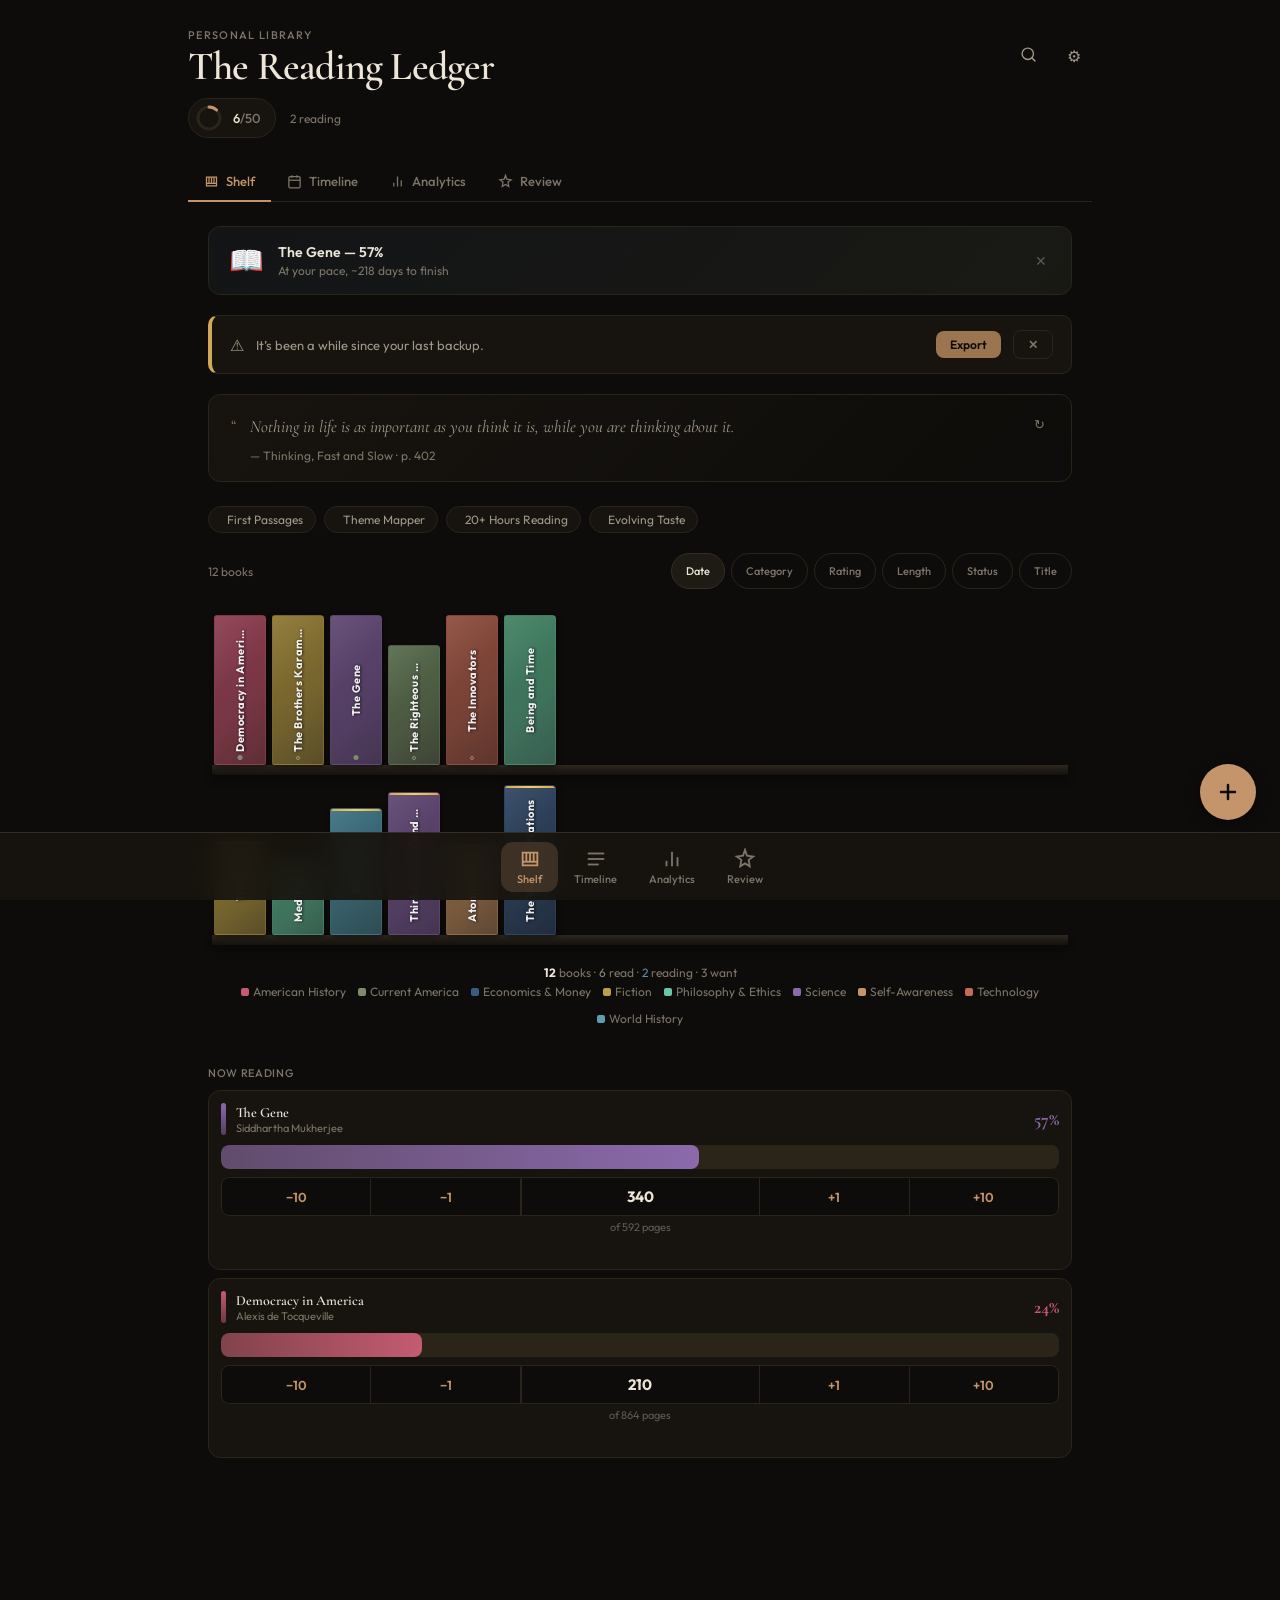
==== commit bb68b9fb: "Header: '2 in progress' → '2 reading'" ====
--- a/dist.html
+++ b/dist.html
@@ -317,7 +317,7 @@
 .tl-feed-day{margin-bottom:16px;padding-bottom:12px;border-bottom:1px solid var(--border)}
 .tl-feed-day:last-child{border-bottom:none;margin-bottom:0;padding-bottom:0}
 .tl-feed-day-label{margin-bottom:10px}
-.tl-fi{padding:8px 0;margin-bottom:2px}
+.tl-fi{padding:8px 0 8px 14px;margin-bottom:2px}
 
 /* 9. Modal form spacing */
 .form-stack>div{margin-bottom:16px}
@@ -671,7 +671,7 @@
   const R=11,C=2*Math.PI*R;
   let h=`<div class="goal-pill"><svg width="28" height="28" viewBox="0 0 28 28" style="transform:rotate(-90deg)"><circle cx="14" cy="14" r="${R}" fill="none" stroke="#2A2419" stroke-width="3"/><circle cx="14" cy="14" r="${R}" fill="none" stroke="#C4956A" stroke-width="3" stroke-dasharray="${(pct/100)*C} ${C}" stroke-linecap="round"/></svg><span class="goal-pill-text">${c}<span>/${g}</span></span></div>`;
   if(streak.current>0)h+=`<div class="streak-pill">\u{1F525} ${streak.current}d streak</div>`;
-  if(reading>0)h+=`<span style="font-family:var(--ui);font-size:12px;color:var(--textD)">${reading} in progress</span>`;
+  if(reading>0)h+=`<span style="font-family:var(--ui);font-size:12px;color:var(--textD)">${reading} reading</span>`;
   document.getElementById("hdrPills").innerHTML=h;
 }
 
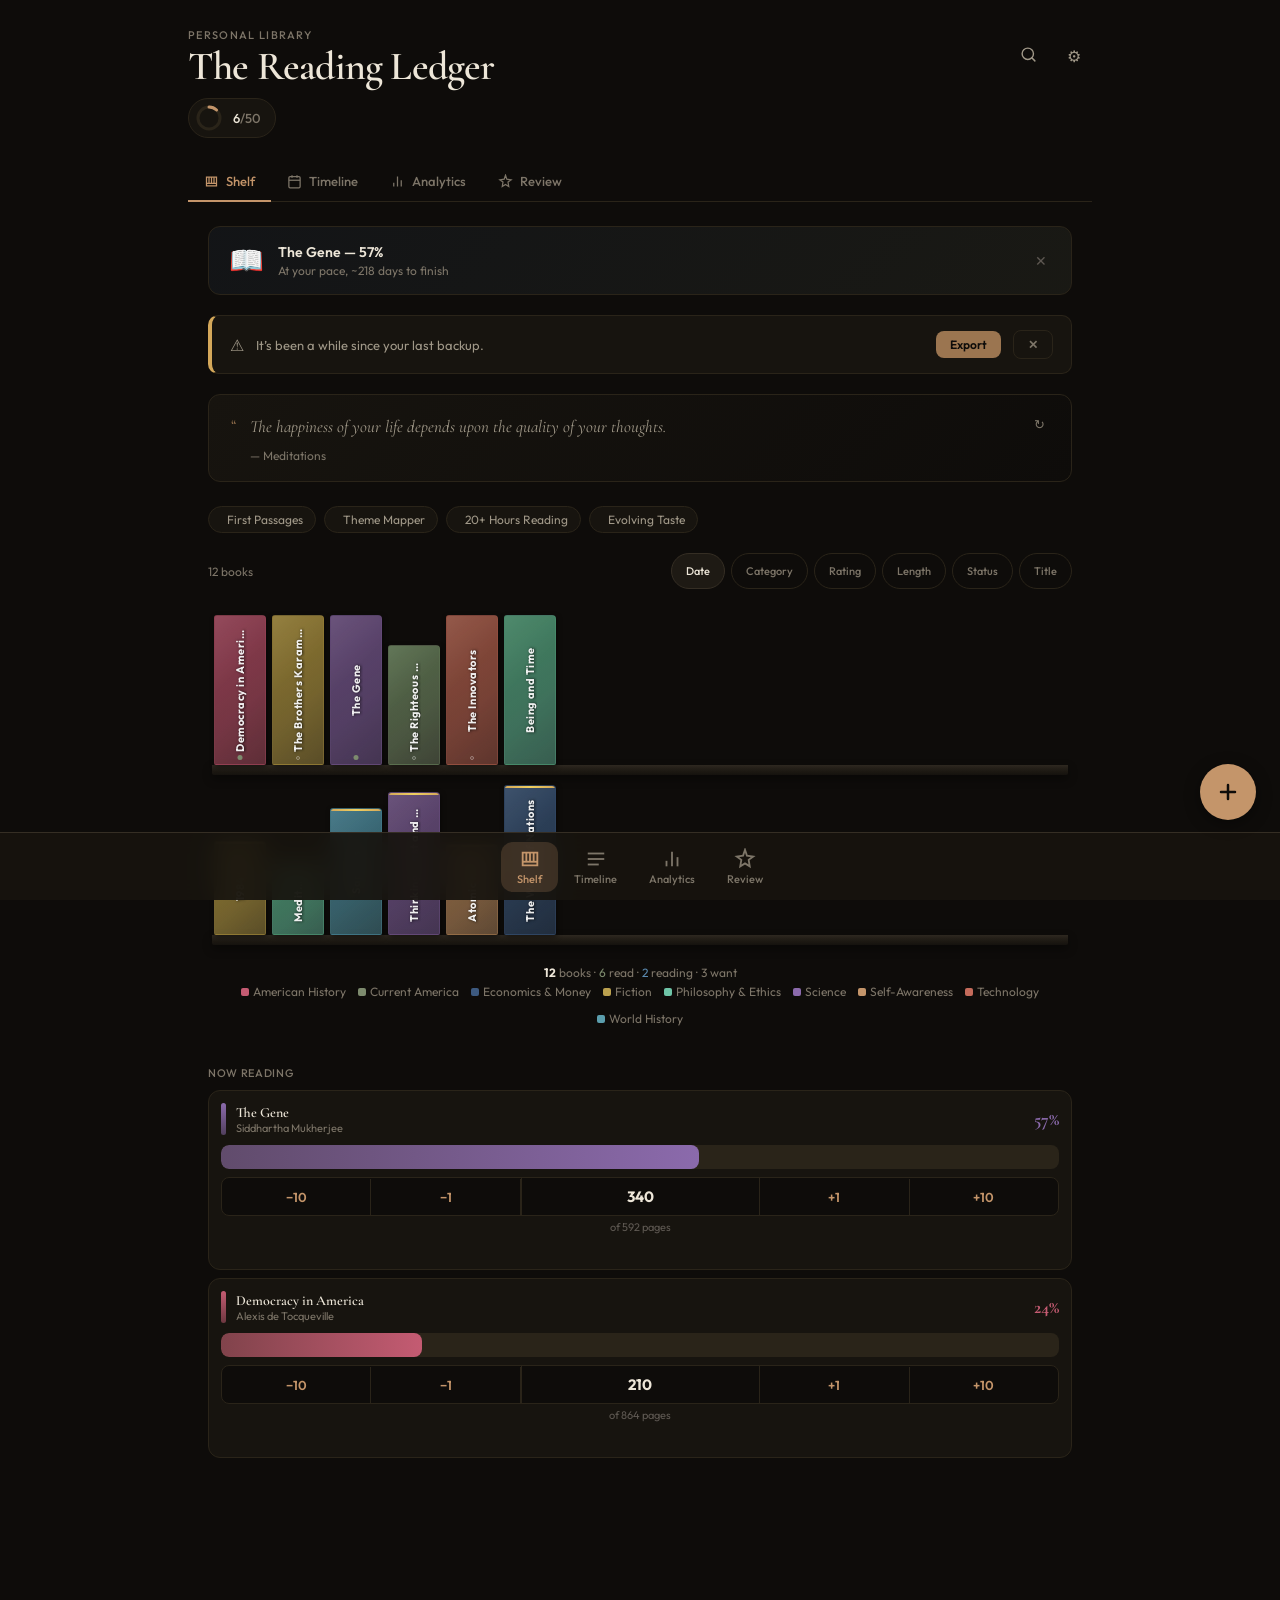
==== commit 1ac90a27: "Remove '2 reading' from header — redundant with Now Reading cards" ====
--- a/dist.html
+++ b/dist.html
@@ -667,11 +667,10 @@
 // ─── Quick-add helper ───
 // ─── Header ───
 function updateHeader(){
-  const c=getCompleted().length,g=getGoal(),pct=Math.min(100,Math.round(c/g*100)),streak=getDayStreak(),reading=getReading().length;
+  const c=getCompleted().length,g=getGoal(),pct=Math.min(100,Math.round(c/g*100)),streak=getDayStreak();
   const R=11,C=2*Math.PI*R;
   let h=`<div class="goal-pill"><svg width="28" height="28" viewBox="0 0 28 28" style="transform:rotate(-90deg)"><circle cx="14" cy="14" r="${R}" fill="none" stroke="#2A2419" stroke-width="3"/><circle cx="14" cy="14" r="${R}" fill="none" stroke="#C4956A" stroke-width="3" stroke-dasharray="${(pct/100)*C} ${C}" stroke-linecap="round"/></svg><span class="goal-pill-text">${c}<span>/${g}</span></span></div>`;
   if(streak.current>0)h+=`<div class="streak-pill">\u{1F525} ${streak.current}d streak</div>`;
-  if(reading>0)h+=`<span style="font-family:var(--ui);font-size:12px;color:var(--textD)">${reading} reading</span>`;
   document.getElementById("hdrPills").innerHTML=h;
 }
 
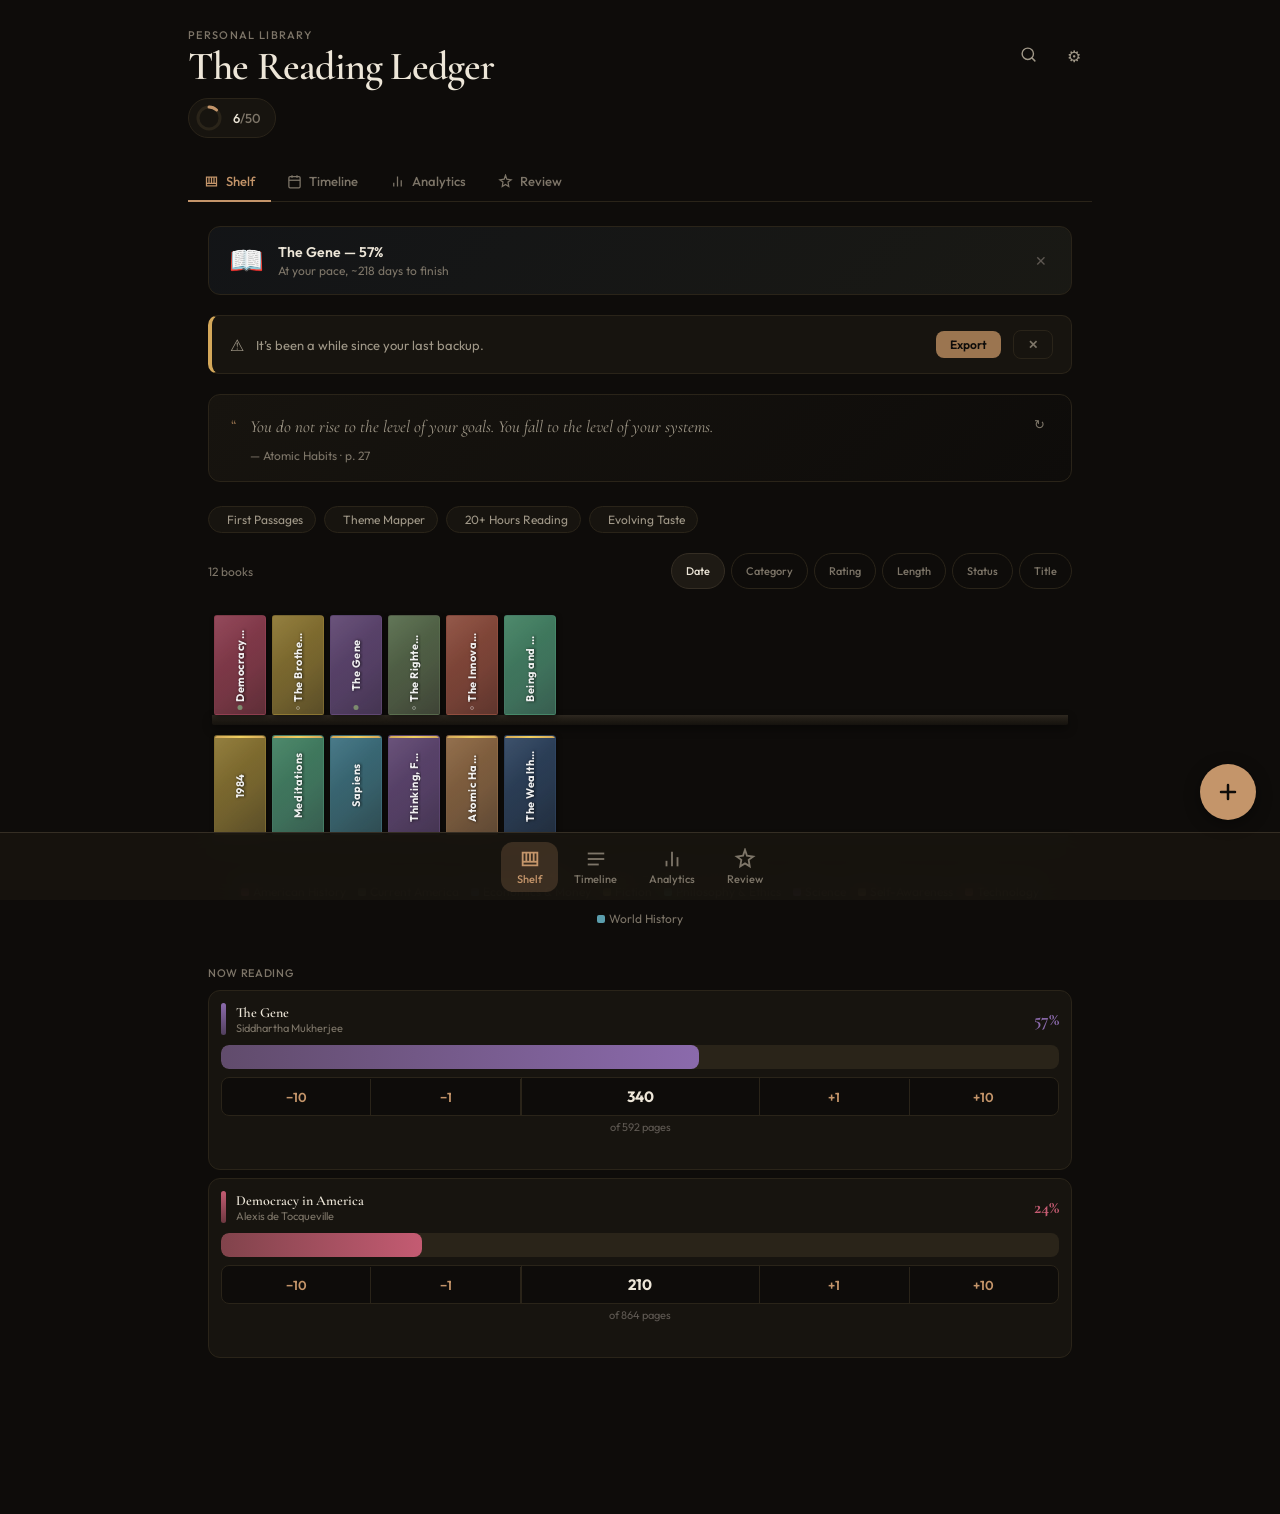
==== commit 70c20670: "Uniform spine heights — all books 100px tall Replaced variable height (70-150px based on page count)" ====
--- a/dist.html
+++ b/dist.html
@@ -704,10 +704,10 @@
     const sorted=[...books].sort((a,b)=>{switch(currentSort){case"date":return new Date(b.addedAt||0)-new Date(a.addedAt||0);case"category":return(a.category||"").localeCompare(b.category||"");case"rating":return(b.rating||0)-(a.rating||0);case"length":return(b.pages||0)-(a.pages||0);case"status":{const o={reading:0,completed:1,"want-to-read":2,abandoned:3};return(o[a.status]??4)-(o[b.status]??4)}case"title":return(a.title||"").localeCompare(b.title||"");default:return 0}});
     for(let i=0;i<sorted.length;i+=6){const row=sorted.slice(i,i+6);
       html+=`<div class="shelf-row-wrap"><div class="shelf-spines">`;
-      row.forEach(bk=>{const p=bk.pages||250,h=Math.min(150,Math.max(70,Math.round(p/3.5))),sc=CAT_SPINE[bk.category]||CAT_SPINE.Other,lc=CAT_COLORS[bk.category]||CAT_COLORS.Other;
-        html+=`<div class="spine" data-id="${bk.id}" style="width:52px;height:${h}px;background:linear-gradient(145deg,${sc},${lc}80);border:1px solid ${lc}25;box-shadow:1px 2px 5px rgba(0,0,0,0.5)"><div class="sheen"></div>`;
+      row.forEach(bk=>{const sc=CAT_SPINE[bk.category]||CAT_SPINE.Other,lc=CAT_COLORS[bk.category]||CAT_COLORS.Other;
+        html+=`<div class="spine" data-id="${bk.id}" style="width:52px;height:100px;background:linear-gradient(145deg,${sc},${lc}80);border:1px solid ${lc}25;box-shadow:1px 2px 5px rgba(0,0,0,0.5)"><div class="sheen"></div>`;
         if(bk.rating>=4)html+=`<div class="gold-top"></div>`;
-        html+=`<span class="spine-title" style="color:rgba(255,255,255,0.92);max-height:${h-20}px">${esc(bk.title)}</span>`;
+        html+=`<span class="spine-title" style="color:rgba(255,255,255,0.92);max-height:80px">${esc(bk.title)}</span>`;
         if(bk.status==="reading")html+=`<div class="reading-dot"></div>`;
         if(bk.status==="want-to-read")html+=`<div class="want-mark"></div>`;
         html+=`</div>`});
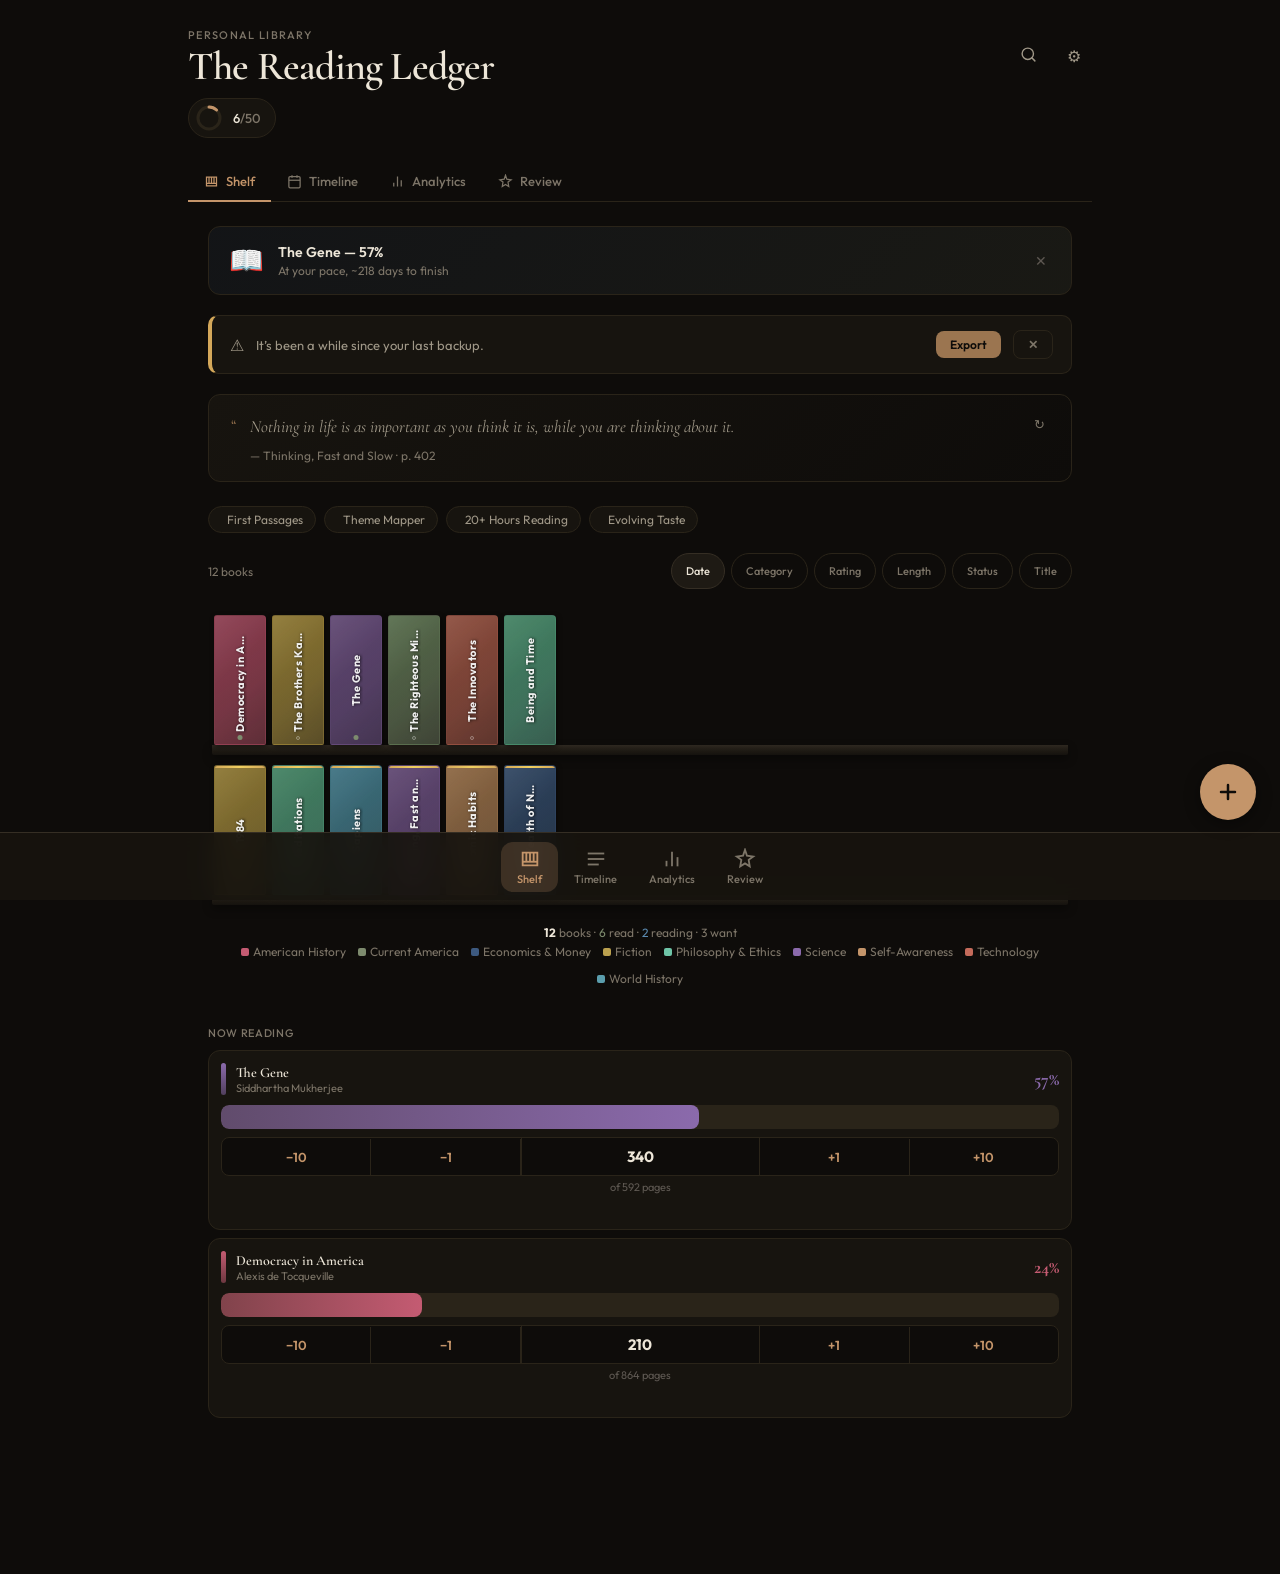
==== commit 07261378: "Taller spines — 130px height, more room for titles" ====
--- a/dist.html
+++ b/dist.html
@@ -3,8 +3,16 @@
 <head>
 <meta charset="UTF-8">
 <meta name="viewport" content="width=device-width, initial-scale=1.0, user-scalable=no">
+<meta name="theme-color" content="#0E0C0A">
+<meta name="apple-mobile-web-app-capable" content="yes">
+<meta name="apple-mobile-web-app-status-bar-style" content="black-translucent">
+<meta name="apple-mobile-web-app-title" content="Reading Ledger">
+<link rel="manifest" href="manifest.json">
+<link rel="icon" type="image/png" sizes="192x192" href="icon-192.png">
+<link rel="apple-touch-icon" href="icon-192.png">
 <title>The Reading Ledger</title>
 <link href="https://fonts.googleapis.com/css2?family=Cormorant+Garamond:ital,wght@0,400;0,500;0,600;0,700;1,400;1,500&family=Outfit:wght@300;400;500;600&display=swap" rel="stylesheet">
+<link rel="stylesheet" href="css/styles.css">
 <style>
 *,*::before,*::after{box-sizing:border-box;margin:0;padding:0}html,body{height:100%}
 input[type=number]::-webkit-inner-spin-button,input[type=number]::-webkit-outer-spin-button{-webkit-appearance:none;margin:0}input[type=number]{-moz-appearance:textfield}
@@ -705,9 +713,9 @@
     for(let i=0;i<sorted.length;i+=6){const row=sorted.slice(i,i+6);
       html+=`<div class="shelf-row-wrap"><div class="shelf-spines">`;
       row.forEach(bk=>{const sc=CAT_SPINE[bk.category]||CAT_SPINE.Other,lc=CAT_COLORS[bk.category]||CAT_COLORS.Other;
-        html+=`<div class="spine" data-id="${bk.id}" style="width:52px;height:100px;background:linear-gradient(145deg,${sc},${lc}80);border:1px solid ${lc}25;box-shadow:1px 2px 5px rgba(0,0,0,0.5)"><div class="sheen"></div>`;
+        html+=`<div class="spine" data-id="${bk.id}" style="width:52px;height:130px;background:linear-gradient(145deg,${sc},${lc}80);border:1px solid ${lc}25;box-shadow:1px 2px 5px rgba(0,0,0,0.5)"><div class="sheen"></div>`;
         if(bk.rating>=4)html+=`<div class="gold-top"></div>`;
-        html+=`<span class="spine-title" style="color:rgba(255,255,255,0.92);max-height:80px">${esc(bk.title)}</span>`;
+        html+=`<span class="spine-title" style="color:rgba(255,255,255,0.92);max-height:110px">${esc(bk.title)}</span>`;
         if(bk.status==="reading")html+=`<div class="reading-dot"></div>`;
         if(bk.status==="want-to-read")html+=`<div class="want-mark"></div>`;
         html+=`</div>`});
@@ -827,85 +835,6 @@
   el.querySelectorAll('.tl-next-card').forEach(card=>card.onclick=()=>openDetail(card.dataset.id));
 }
 
-/* ═══ INSIGHT ENGINE — 50 pattern detectors for Year in Review ═══ */
-function buildInsightEngine(){
-const pick=(...o)=>o[Math.floor(Math.random()*o.length)];
-return[
-// PACE & VOLUME (1-10)
-(c)=>{const tp=c.reduce((s,b)=>s+(b.pages||0),0);if(tp>=10000)return{id:1,cat:'pace',weight:9,text:`You've turned ${tp.toLocaleString()} pages this year \u2014 roughly ${Math.round(tp/250)} average books' worth.`};if(tp>=5000)return{id:1,cat:'pace',weight:7,text:`${tp.toLocaleString()} pages read. ${pick("That's a serious volume.","You're building something.")}`};if(tp>=2000)return{id:1,cat:'pace',weight:4,text:`${tp.toLocaleString()} pages and counting.`};return null},
-(c)=>{const l=c.reduce((a,b)=>(b.pages||0)>(a.pages||0)?b:a,c[0]);if(l.pages>=800)return{id:2,cat:'pace',weight:7,text:`${l.title} at ${l.pages.toLocaleString()} pages was a ${pick("marathon","beast","commitment")} \u2014 and you finished it.`};if(l.pages>=500)return{id:2,cat:'pace',weight:5,text:`Your longest read was ${l.title} at ${l.pages} pages.`};return null},
-(c)=>{const p=c.filter(b=>b.pages).map(b=>b.pages);if(p.length<3)return null;const r=Math.max(...p)/Math.min(...p);if(r>=4)return{id:3,cat:'pace',weight:6,text:`Your books ranged from ${Math.min(...p)} to ${Math.max(...p).toLocaleString()} pages \u2014 a ${Math.round(r)}x spread.`};return null},
-(c)=>{if(c.length<4)return null;const s=[...c].sort((a,b)=>new Date(a.endDate)-new Date(b.endDate));const h=Math.floor(s.length/2);const a1=s.slice(0,h).reduce((x,b)=>x+(b._days||30),0)/h;const a2=s.slice(h).reduce((x,b)=>x+(b._days||30),0)/(s.length-h);if(a1-a2>7)return{id:4,cat:'pace',weight:6,text:`You're reading faster as the year goes on \u2014 recent books took ${Math.round(a2)} days on average, down from ${Math.round(a1)}.`};if(a2-a1>7)return{id:4,cat:'pace',weight:5,text:`Your pace has slowed \u2014 earlier books averaged ${Math.round(a1)} days, recent ones ${Math.round(a2)}.`};return null},
-(c)=>{const w=c.filter(b=>b._days>0);if(!w.length)return null;const f=w.reduce((a,b)=>a._days<b._days?a:b);if(f._days<=3)return{id:5,cat:'pace',weight:8,text:`You devoured ${f.title} in just ${f._days} day${f._days!==1?'s':''}. ${pick("Couldn't put it down.","That's a page-turner.")}`};if(f._days<=10)return{id:5,cat:'pace',weight:6,text:`Your fastest finish was ${f.title} \u2014 ${f._days} days.`};return null},
-(c)=>{const w=c.filter(b=>b._days>0);if(w.length<3)return null;const s=w.reduce((a,b)=>a._days>b._days?a:b);if(s._days>=60)return{id:6,cat:'pace',weight:5,text:`${s.title} took ${s._days} days \u2014 ${pick("a slow burn","you took your time with that one")}.`};return null},
-(c)=>{if(c.length<3)return null;const d=c.map(b=>new Date(b.endDate));const mo=Math.max(1,(Math.max(...d)-Math.min(...d))/(30.44*86400000));const r=c.length/mo;if(r>=3)return{id:7,cat:'pace',weight:7,text:`You're averaging ${r.toFixed(1)} books per month \u2014 a serious clip.`};if(r>=1.5)return{id:7,cat:'pace',weight:4,text:`About ${r.toFixed(1)} books per month \u2014 a steady rhythm.`};return null},
-(c)=>{const mc={};c.forEach(b=>{if(b.endDate){const k=b.endDate.slice(0,7);mc[k]=(mc[k]||0)+1}});const best=Object.entries(mc).sort((a,b)=>b[1]-a[1])[0];if(!best||best[1]<2)return null;const[y,m]=best[0].split('-');const mn=new Date(+y,+m-1).toLocaleDateString('en-US',{month:'long'});if(best[1]>=4)return{id:8,cat:'pace',weight:8,text:`${mn} was your powerhouse \u2014 ${best[1]} books in a single month.`};return{id:8,cat:'pace',weight:5,text:`${mn} was your best month with ${best[1]} finishes.`}},
-(c)=>{if(c.length<3)return null;const d=c.map(b=>new Date(b.endDate)).sort((a,b)=>a-b);let mg=0,ga=null;for(let i=1;i<d.length;i++){const g=(d[i]-d[i-1])/86400000;if(g>mg){mg=g;ga=d[i-1]}}if(mg>=45){const mn=ga.toLocaleDateString('en-US',{month:'long'});return{id:9,cat:'pace',weight:6,text:`You had a ${Math.round(mg)}-day gap after ${mn} \u2014 ${pick("a reading drought","life got busy")}.`}}return null},
-(c)=>{const mc={};c.forEach(b=>{if(b.endDate)mc[b.endDate.slice(0,7)]=true});const mo=Object.keys(mc).sort();if(mo.length<3)return null;let st=1,mx=1;for(let i=1;i<mo.length;i++){const[py,pm]=mo[i-1].split('-').map(Number);const ex=pm===12?`${py+1}-01`:`${py}-${String(pm+1).padStart(2,'0')}`;if(mo[i]===ex){st++;if(st>mx)mx=st}else st=1}if(mx>=4)return{id:10,cat:'pace',weight:7,text:`You finished at least one book every month for ${mx} months straight. ${pick("That's consistency.","Steady hands.")}`};return null},
-// CATEGORIES (11-20)
-(c)=>{if(c.length<4)return null;const cc={};c.forEach(b=>cc[b.category]=(cc[b.category]||0)+1);const t=Object.entries(cc).sort((a,b)=>b[1]-a[1])[0];const p=Math.round(t[1]/c.length*100);if(p>=50)return{id:11,cat:'category',weight:6,text:`${t[0]} dominates at ${p}% of your reading. ${pick("You know what you like.","Deep in that lane.")}`};if(p>=40)return{id:11,cat:'category',weight:4,text:`${t[0]} is your gravitational center \u2014 ${t[1]} of ${c.length} books.`};return null},
-(c)=>{if(c.length<5)return null;const cc={};c.forEach(b=>cc[b.category]=(cc[b.category]||0)+1);const sg=Object.entries(cc).filter(([,v])=>v===1);if(sg.length===1){const bk=c.find(b=>b.category===sg[0][0]);return{id:12,cat:'category',weight:5,text:`${bk.title} was your only ${bk.category} book \u2014 ${pick("a one-off exploration","a detour from your usual path")}.`}}return null},
-(c)=>{if(c.length<4)return null;const s=[...c].sort((a,b)=>new Date(a.endDate)-new Date(b.endDate));const h=Math.floor(s.length/2);const t1={},t2={};s.slice(0,h).forEach(b=>t1[b.category]=(t1[b.category]||0)+1);s.slice(h).forEach(b=>t2[b.category]=(t2[b.category]||0)+1);const c1=Object.entries(t1).sort((a,b)=>b[1]-a[1])[0][0];const c2=Object.entries(t2).sort((a,b)=>b[1]-a[1])[0][0];if(c1!==c2)return{id:13,cat:'category',weight:7,text:`Your reading shifted from ${c1} early on to ${c2} more recently \u2014 ${pick("your interests are evolving","a clear pivot","you followed your curiosity")}.`};return null},
-(c)=>{const cats=new Set(c.map(b=>b.category)).size;if(c.length>=6&&cats/c.length>=0.7)return{id:14,cat:'category',weight:6,text:`${cats} categories across ${c.length} books \u2014 you rarely read the same genre twice in a row.`};return null},
-(c)=>{const cats=new Set(c.map(b=>b.category)).size;if(c.length>=6&&cats<=2)return{id:15,cat:'category',weight:5,text:`You've stayed in just ${cats} categor${cats===1?'y':'ies'} \u2014 ${pick("deep over wide","focused and intentional")}.`};return null},
-(c)=>{if(c.length<3)return null;const s=[...c].sort((a,b)=>new Date(a.endDate)-new Date(b.endDate));const seen=new Set();let nw=null;s.forEach(b=>{if(!seen.has(b.category))nw=b;seen.add(b.category)});if(nw&&seen.size>=3)return{id:16,cat:'category',weight:4,text:`${nw.title} was your first ${nw.category} book.`};return null},
-(c)=>{const s=[...c].sort((a,b)=>new Date(a.endDate)-new Date(b.endDate));let run=1,mx=1,rc=s[0]?.category;for(let i=1;i<s.length;i++){if(s[i].category===s[i-1].category){run++;if(run>mx){mx=run;rc=s[i].category}}else run=1}if(mx>=3)return{id:17,cat:'category',weight:7,text:`You read ${mx} ${rc} books in a row \u2014 ${pick("a deep dive","fully locked in")}.`};return null},
-(c)=>{if(c.length<4)return null;const f=c.filter(b=>b.category==='Fiction').length;if(f===0)return{id:18,cat:'category',weight:4,text:`All nonfiction this year. ${pick("You read to learn, not to escape.","Facts over fiction.")}`};if(Math.round(f/c.length*100)>=70)return{id:18,cat:'category',weight:4,text:`${Math.round(f/c.length*100)}% fiction \u2014 you're a storyteller at heart.`};return null},
-(c,all)=>{const ab=all.filter(b=>b.status==='abandoned');if(!ab.length)return null;const abC=new Set(ab.map(b=>b.category));const coC=new Set(c.map(b=>b.category));const only=[...abC].filter(x=>!coC.has(x));if(only.length){const bk=ab.find(b=>b.category===only[0]);return{id:19,cat:'category',weight:5,text:`You tried ${bk.category} with ${bk.title} but didn't finish \u2014 ${pick("not every experiment works","you know when to cut your losses")}.`}}return null},
-(c)=>{if(c.length<6)return null;const s=[...c].sort((a,b)=>new Date(a.endDate)-new Date(b.endDate));const h=Math.floor(s.length/2);const c1=new Set(s.slice(0,h).map(b=>b.category)).size;const c2=new Set(s.slice(h).map(b=>b.category)).size;if(c2>c1+1)return{id:20,cat:'category',weight:5,text:`You're broadening \u2014 recent reads span ${c2} categories versus ${c1} earlier.`};return null},
-// RATINGS (21-30)
-(c)=>{const r=c.filter(b=>b.rating);if(r.length<4)return null;const a=r.reduce((s,b)=>s+b.rating,0)/r.length;if(a>=4.5)return{id:21,cat:'rating',weight:5,text:`You averaged ${a.toFixed(1)}/5 \u2014 ${pick("you pick books well","high standards, well met")}.`};return null},
-(c)=>{const r=c.filter(b=>b.rating);if(r.length<4)return null;const a=r.reduce((s,b)=>s+b.rating,0)/r.length;if(a<=3.2)return{id:22,cat:'rating',weight:5,text:`Average rating ${a.toFixed(1)}/5 \u2014 ${pick("you don't give stars away easily","tough but fair")}.`};return null},
-(c)=>{const r=[...c].filter(b=>b.rating&&b.endDate).sort((a,b)=>new Date(a.endDate)-new Date(b.endDate));if(r.length<5)return null;const h=Math.floor(r.length/2);const a1=r.slice(0,h).reduce((s,b)=>s+b.rating,0)/h;const a2=r.slice(h).reduce((s,b)=>s+b.rating,0)/(r.length-h);if(a2-a1>=0.8)return{id:23,cat:'rating',weight:6,text:`Your ratings are climbing \u2014 picking better books or growing more generous.`};if(a1-a2>=0.8)return{id:23,cat:'rating',weight:6,text:`Your ratings have dipped over time \u2014 your standards are rising.`};return null},
-(c)=>{const s=[...c].filter(b=>b.rating===5&&b.endDate).sort((a,b)=>new Date(a.endDate)-new Date(b.endDate));if(!s.length||c.indexOf(s[0])===0)return null;return{id:24,cat:'rating',weight:4,text:`${s[0].title} earned your first 5 stars.`}},
-(c)=>{const r=c.filter(b=>b.rating);if(r.length<5)return null;const cr={};r.forEach(b=>{if(!cr[b.category])cr[b.category]=[];cr[b.category].push(b.rating)});const ca=Object.entries(cr).filter(([,v])=>v.length>=2).map(([k,v])=>[k,v.reduce((a,b)=>a+b,0)/v.length]);if(!ca.length)return null;const best=ca.sort((a,b)=>b[1]-a[1])[0];return{id:25,cat:'rating',weight:5,text:`${best[0]} books scored highest at ${best[1].toFixed(1)}/5 average.`}},
-(c)=>{const f=c.filter(b=>b.rating===5);if(f.length<2)return null;const cats=new Set(f.map(b=>b.category));if(cats.size===1)return{id:26,cat:'rating',weight:6,text:`All your 5-star books are ${[...cats][0]} \u2014 that's where your heart is.`};return null},
-(c)=>{const r=c.filter(b=>b.rating);if(r.length<4)return null;const mn=Math.min(...r.map(b=>b.rating));if(mn>=4)return{id:27,cat:'rating',weight:5,text:`Never below ${mn} stars \u2014 ${pick("you curate well","no regret reads")}.`};return null},
-(c)=>{const r=c.filter(b=>b.rating&&b.pages);if(r.length<5)return null;const lo=r.filter(b=>b.pages>=400),sh=r.filter(b=>b.pages<400);if(lo.length<2||sh.length<2)return null;const al=lo.reduce((s,b)=>s+b.rating,0)/lo.length,as=sh.reduce((s,b)=>s+b.rating,0)/sh.length;if(al-as>=0.5)return{id:28,cat:'rating',weight:5,text:`You rate longer books higher (${al.toFixed(1)} vs ${as.toFixed(1)}) \u2014 length earns your respect.`};if(as-al>=0.5)return{id:28,cat:'rating',weight:5,text:`Shorter books score better with you (${as.toFixed(1)} vs ${al.toFixed(1)}) \u2014 concise wins.`};return null},
-(c)=>{const s=[...c].filter(b=>b.endDate).sort((a,b)=>new Date(a.endDate)-new Date(b.endDate));for(let i=1;i<s.length;i++){if(s[i].rating===5&&s[i-1].rating===5)return{id:29,cat:'rating',weight:7,text:`${s[i-1].title} and ${s[i].title} \u2014 back-to-back 5 stars. ${pick("A golden streak.","You were on a roll.")}`}}return null},
-(c)=>{const r=c.filter(b=>b.rating);if(r.length<5)return null;if(new Set(r.map(b=>b.rating)).size===1)return{id:30,cat:'rating',weight:5,text:`Every book got ${r[0].rating} stars \u2014 ${pick("consistent taste","remarkably uniform")}.`};return null},
-// THEMES (31-38)
-(c)=>{const th={};c.forEach(b=>(b.themes||[]).forEach(t=>th[t]=(th[t]||0)+1));const top=Object.entries(th).sort((a,b)=>b[1]-a[1])[0];if(!top||top[1]<3)return null;return{id:31,cat:'theme',weight:5,text:`"${top[0]}" runs through ${top[1]} of your books \u2014 a thread you keep pulling.`}},
-(c)=>{const th={};c.forEach(b=>(b.themes||[]).forEach(t=>{if(!th[t])th[t]=[];th[t].push(b.title)}));const cl=Object.entries(th).filter(([,v])=>v.length>=3);if(!cl.length)return null;const[theme,books]=cl.sort((a,b)=>b[1].length-a[1].length)[0];return{id:32,cat:'theme',weight:6,text:`${books.length} books touch on "${theme}" \u2014 ${pick("a pattern emerging","you're circling something")}.`}},
-(c)=>{const th={};c.forEach(b=>(b.themes||[]).forEach(t=>th[t]=(th[t]||0)+1));const sg=Object.entries(th).filter(([,v])=>v===1);if(sg.length>3&&Object.keys(th).length>5)return{id:33,cat:'theme',weight:3,text:`${sg.length} themes appeared in only one book \u2014 lots of one-off explorations.`};return null},
-(c)=>{if(c.length<6)return null;const s=[...c].sort((a,b)=>new Date(a.endDate)-new Date(b.endDate));const h=Math.floor(s.length/2);const t1={},t2={};s.slice(0,h).forEach(b=>(b.themes||[]).forEach(t=>t1[t]=(t1[t]||0)+1));s.slice(h).forEach(b=>(b.themes||[]).forEach(t=>t2[t]=(t2[t]||0)+1));const top1=Object.entries(t1).sort((a,b)=>b[1]-a[1])[0];const top2=Object.entries(t2).sort((a,b)=>b[1]-a[1])[0];if(top1&&top2&&top1[0]!==top2[0])return{id:34,cat:'theme',weight:6,text:`Early on you were drawn to "${top1[0]}" \u2014 lately it's "${top2[0]}."`};return null},
-(c)=>{const low=c.filter(b=>b.rating&&b.rating<=2&&(b.themes||[]).length);if(low.length<2)return null;const th={};low.forEach(b=>(b.themes||[]).forEach(t=>th[t]=(th[t]||0)+1));const top=Object.entries(th).sort((a,b)=>b[1]-a[1])[0];if(top&&top[1]>=2)return{id:35,cat:'theme',weight:5,text:`"${top[0]}" appears in your lowest-rated books \u2014 the topic interests you, the execution doesn't.`};return null},
-(c)=>{const mx=c.reduce((best,b)=>(b.quotes||[]).length>(best.quotes||[]).length?b:best,c[0]);const q=(mx.quotes||[]).length;if(q>=5)return{id:36,cat:'theme',weight:6,text:`You saved ${q} passages from ${mx.title} \u2014 ${pick("it clearly hit differently","heavily bookmarked")}.`};return null},
-(c)=>{const an=c.filter(b=>b.notes||b.coreArgument||b.impact||(b.quotes||[]).length);const p=Math.round(an.length/c.length*100);if(p>=80&&c.length>=4)return{id:37,cat:'theme',weight:5,text:`${p}% of your books have notes or quotes \u2014 ${pick("you read with a pen in hand","deeply engaged")}.`};if(p<=20&&c.length>=5)return{id:37,cat:'theme',weight:3,text:`Only ${an.length} of ${c.length} books have notes \u2014 you read clean.`};return null},
-(c)=>{const w=c.filter(b=>b.coreArgument||b.impact);if(w.length>=3&&w.length<c.length)return{id:38,cat:'theme',weight:3,text:`${w.length} books have takeaways recorded \u2014 the rest are still percolating.`};return null},
-// TEMPORAL (39-46)
-(c,all)=>{const ss=[];all.forEach(b=>(b.sessions||[]).forEach(s=>{if(s.date)ss.push(s)}));if(ss.length<10)return null;let we=0,wd=0;ss.forEach(s=>{const d=new Date(s.date).getDay();if(d===0||d===6)we++;else wd++});const p=Math.round(we/ss.length*100);if(p>=55)return{id:39,cat:'temporal',weight:5,text:`${p}% of your sessions are on weekends \u2014 ${pick("you read when you rest","a weekend ritual")}.`};if(p<=25)return{id:39,cat:'temporal',weight:5,text:`Most reading happens on weekdays \u2014 ${pick("reading is part of your routine","you make time during the grind")}.`};return null},
-(c)=>{if(c.length<6)return null;const q=[0,0,0,0];c.forEach(b=>{if(b.endDate){const m=new Date(b.endDate).getMonth();q[Math.floor(m/3)]++}});const lb=['winter','spring','summer','fall'];const mx=Math.max(...q),mi=q.indexOf(mx);if(mx>=3&&mx>c.length*0.4)return{id:40,cat:'temporal',weight:6,text:`You read the most in ${lb[mi]} \u2014 ${pick("seasonal momentum","that's your season")}.`};return null},
-(c)=>{if(c.length<3)return null;const s=[...c].sort((a,b)=>new Date(a.endDate)-new Date(b.endDate));const f=s[0],l=s[s.length-1];return{id:41,cat:'temporal',weight:3,text:`Your year went from ${f.title} to ${l.title} \u2014 ${f.category===l.category?"started and ended in the same lane":"a journey from "+f.category+" to "+l.category}.`}},
-(c,all)=>{const r=all.filter(b=>b.status==='reading');if(r.length>=3)return{id:42,cat:'temporal',weight:5,text:`You're juggling ${r.length} books at once right now \u2014 ${pick("a parallel reader","multiple threads running")}.`};return null},
-(c)=>{if(c.length<3)return null;const s=[...c].filter(b=>b.endDate&&b.startDate).sort((a,b)=>new Date(a.endDate)-new Date(b.endDate));let q=Infinity,pr=null;for(let i=1;i<s.length;i++){const g=(new Date(s[i].startDate)-new Date(s[i-1].endDate))/86400000;if(g>=0&&g<q){q=g;pr=[s[i-1],s[i]]}}if(q<=1&&pr)return{id:43,cat:'temporal',weight:5,text:`You started ${pr[1].title} right after finishing ${pr[0].title} \u2014 ${pick("no downtime","always the next book ready")}.`};return null},
-(c,all)=>{let lg=null;all.forEach(b=>(b.sessions||[]).forEach(s=>{if(s.duration&&(!lg||s.duration>lg.dur))lg={dur:s.duration,title:b.title}}));if(lg&&lg.dur>=120)return{id:44,cat:'temporal',weight:5,text:`Your longest session was ${Math.round(lg.dur/60)} hours on ${lg.title} \u2014 ${pick("deep in the zone","a proper marathon session")}.`};return null},
-()=>null, // 45: abandoned-then-returned (needs history)
-(c)=>{const most=c.reduce((best,b)=>(b.sessions||[]).length>(best.sessions||[]).length?b:best,c[0]);const n=(most.sessions||[]).length;if(n>=8)return{id:46,cat:'temporal',weight:5,text:`${most.title} took ${n} sessions to finish \u2014 ${pick("a long relationship with that book","savored, not rushed")}.`};return null},
-// SOCIAL & META (47-50)
-(c,all)=>{const rc={};all.forEach(b=>{if(b.recommendedBy)rc[b.recommendedBy]=(rc[b.recommendedBy]||0)+1});const top=Object.entries(rc).sort((a,b)=>b[1]-a[1])[0];if(top&&top[1]>=2)return{id:47,cat:'social',weight:6,text:`${top[0]} has recommended ${top[1]} books to you \u2014 ${pick("your reading advisor","a trusted source")}.`};return null},
-(c,all)=>{const rc=all.filter(b=>b.recommendedBy).length;if(rc===0&&all.length>=5)return{id:48,cat:'social',weight:4,text:`Every book was self-discovered \u2014 ${pick("you chart your own path","independent taste")}.`};return null},
-(c,all)=>{const bl=all.filter(b=>b.status==='want-to-read').length;if(bl>=10)return{id:49,cat:'social',weight:5,text:`${bl} books in your want-to-read pile \u2014 ${pick("no shortage of what's next","the list grows faster than the shelf")}.`};if(bl>=5&&c.length<bl)return{id:49,cat:'social',weight:4,text:`Your backlog (${bl}) is growing faster than your completed list (${c.length}).`};return null},
-(c,all)=>{const ab=all.filter(b=>b.status==='abandoned').length;const total=c.length+ab;if(total<4)return null;if(ab===0)return{id:50,cat:'social',weight:4,text:`You've finished every book you've started \u2014 ${pick("100% completion rate","you see things through")}.`};if(c.length/(total)<=0.7)return{id:50,cat:'social',weight:5,text:`${ab} abandoned out of ${total} started \u2014 you're not afraid to quit a book that isn't working.`};return null}
-];}
-
-function generateInsights(allBooks){
-  const comp=allBooks.filter(b=>b.status==='completed');
-  if(comp.length<3)return[];
-  comp.forEach(b=>{if(b.startDate&&b.endDate)b._days=Math.max(1,Math.round((new Date(b.endDate)-new Date(b.startDate))/86400000))});
-  const detectors=buildInsightEngine();const results=[];
-  detectors.forEach(d=>{try{const r=d(comp,allBooks);if(r)results.push(r)}catch(e){}});
-  results.sort((a,b)=>b.weight-a.weight);
-  const seen=new Set(),deduped=[];
-  results.forEach(r=>{if(!seen.has(r.cat)){deduped.push(r);seen.add(r.cat)}});
-  return deduped.slice(0,3);
-}
-
-function composeInsightText(allBooks){
-  const insights=generateInsights(allBooks);
-  return insights.map(i=>i.text).join(' ');
-}
-
 /* ═══ ANALYTICS — DNA summary, stats, streak ring, categories, theme cloud, goals ═══ */
 // ══════ ANALYTICS ══════
 function renderAnalytics(){
@@ -1307,4 +1236,5 @@
 renderAll();
 checkOnboarding();
 
+if("serviceWorker" in navigator)navigator.serviceWorker.register("sw.js");
 </script></body></html>
--- a/css/styles.css
+++ b/css/styles.css
@@ -0,0 +1,333 @@
+*,*::before,*::after{box-sizing:border-box;margin:0;padding:0}html,body{height:100%}
+input[type=number]::-webkit-inner-spin-button,input[type=number]::-webkit-outer-spin-button{-webkit-appearance:none;margin:0}input[type=number]{-moz-appearance:textfield}
+body{font-family:'Cormorant Garamond',Georgia,serif;background:#0E0C0A;color:#EDE6D8;overflow-x:hidden}
+:root{--bg:#0E0C0A;--surface:#17140F;--surfaceH:#1E1A14;--border:#2A2419;--borderL:#352E24;--accent:#C4956A;--accentDim:#9B7550;--accentGlow:#C4956A35;--text:#EDE6D8;--textM:#A09888;--textD:#7D7568;--textDD:#5E5852;--danger:#C45B5B;--gold:#D4A85A;--green:#7D8B6E;--blue:#5B8AB0;--ui:'Outfit',sans-serif;--serif:'Cormorant Garamond',Georgia,serif;--max:960px}
+.container{max-width:var(--max);margin:0 auto;padding:0 28px}
+header{padding:28px 0 0;position:sticky;top:0;z-index:40;background:var(--bg)}
+.hdr-row{display:flex;justify-content:space-between;align-items:flex-start}.hdr-label{font-family:var(--ui);font-size:11px;color:var(--textD);margin:0 0 4px;letter-spacing:0.12em;text-transform:uppercase;font-weight:500}.hdr-title{font-size:40px;font-weight:600;letter-spacing:-0.02em;line-height:1;margin:0}.hdr-pills{display:flex;align-items:center;gap:14px;margin-top:12px;flex-wrap:wrap}
+.goal-pill{display:flex;align-items:center;gap:10px;background:var(--surface);border-radius:100px;padding:5px 14px 5px 6px;border:1px solid var(--border)}.goal-pill-text{font-family:var(--ui);font-size:13px;font-weight:500}.goal-pill-text span{color:var(--textD)}
+.streak-pill{display:flex;align-items:center;gap:5px;font-family:var(--ui);font-size:12px;color:var(--gold)}
+.hdr-right{display:flex;gap:8px;align-items:center;margin-top:8px}
+.btn-search,.btn-settings{background:none;border:1px solid transparent;border-radius:8px;padding:9px 10px;cursor:pointer;color:var(--textM);font-size:16px;transition:all 0.2s}.btn-search.active{background:var(--surfaceH);border-color:var(--borderL)}.btn-settings:hover{background:var(--surfaceH);color:var(--text)}
+.search-bar{margin-top:16px}.search-bar input{width:100%;background:var(--surface);border:1px solid var(--border);border-radius:10px;padding:11px 16px;color:var(--text);font-family:var(--ui);font-size:14px;outline:none}.search-bar input:focus{border-color:var(--accent)}.search-bar input::placeholder{color:var(--textD)}
+nav.tabs{display:flex;gap:0;margin-top:24px;border-bottom:1px solid var(--border)}nav.tabs button{background:none;border:none;font-family:var(--ui);font-size:13px;font-weight:500;cursor:pointer;padding:11px 16px;display:flex;align-items:center;gap:7px;color:var(--textD);border-bottom:2px solid transparent;margin-bottom:-1px;transition:all 0.2s}nav.tabs button.active{color:var(--accent);border-bottom-color:var(--accent)}nav.tabs button:hover:not(.active){color:var(--textM)}nav.tabs button svg{width:15px;height:15px}
+.bottom-nav{position:fixed;bottom:0;left:0;right:0;height:64px;padding-bottom:env(safe-area-inset-bottom);background:rgba(23,20,15,0.92);backdrop-filter:blur(12px);border-top:1px solid var(--borderL);z-index:50;display:flex;align-items:center;justify-content:center}.bottom-nav button{background:none;border:none;color:var(--textD);cursor:pointer;display:flex;flex-direction:column;align-items:center;gap:2px;padding:6px 16px;border-radius:12px;transition:all 0.2s;min-width:56px}.bottom-nav button svg{width:20px;height:20px}.bottom-nav button span{font-family:var(--ui);font-size:11px;font-weight:500}.bottom-nav button.active{color:var(--accent);background:var(--accentGlow)}.bottom-nav button:hover:not(.active){color:var(--textM)}.bottom-nav.hidden{display:none}
+.content{padding:24px 20px 140px;max-width:var(--max);margin:0 auto}.view{display:none;opacity:0;transform:translateY(6px);transition:opacity 200ms,transform 200ms}.view.active{display:block;opacity:1;transform:translateY(0)}
+
+/* Shelf */
+.shelf-header{display:flex;justify-content:space-between;align-items:center;margin-bottom:16px}.shelf-count{font-family:var(--ui);font-size:12px;color:var(--textD)}
+.sort-bar{display:flex;gap:6px;overflow-x:auto;scrollbar-width:none}.sort-bar::-webkit-scrollbar{display:none}.sort-pill{background:none;border:1px solid var(--border);border-radius:100px;padding:4px 12px;font-family:var(--ui);font-size:11px;color:var(--textD);cursor:pointer;font-weight:500;white-space:nowrap;transition:all 0.15s}.sort-pill.active{background:var(--surfaceH);border-color:var(--borderL);color:var(--text)}
+.shelf-row-wrap{position:relative}.shelf-spines{display:flex;align-items:flex-end;gap:4px;padding:10px 6px 0;min-height:100px;flex-wrap:wrap}
+.spine{position:relative;border-radius:3px 4px 2px 2px;cursor:pointer;overflow:hidden;flex-shrink:0;display:flex;flex-direction:column;align-items:center;justify-content:center;transition:transform 0.2s cubic-bezier(0.34,1.56,0.64,1),box-shadow 0.2s}.spine:hover{transform:translateY(-6px);box-shadow:2px 6px 14px rgba(0,0,0,0.5);filter:brightness(1.12)}
+@keyframes spineUp{from{opacity:0;transform:translateY(18px)}to{opacity:1;transform:translateY(0)}}.spine{animation:spineUp 350ms cubic-bezier(0.23,1,0.32,1) backwards}.spine:nth-child(1){animation-delay:0ms}.spine:nth-child(2){animation-delay:50ms}.spine:nth-child(3){animation-delay:100ms}.spine:nth-child(4){animation-delay:150ms}.spine:nth-child(5){animation-delay:200ms}.spine:nth-child(6){animation-delay:250ms}
+.spine .sheen{position:absolute;inset:0;background:linear-gradient(135deg,rgba(255,255,255,0.08) 0%,transparent 40%,transparent 60%,rgba(0,0,0,0.1) 100%);pointer-events:none}.spine .gold-top{position:absolute;top:0;left:0;right:0;height:2px;background:linear-gradient(90deg,#D4A85A,#F0D060,#D4A85A);border-radius:3px 3px 0 0;z-index:2}.spine .reading-dot{position:absolute;bottom:4px;left:50%;transform:translateX(-50%);width:5px;height:5px;border-radius:50%;background:#7D8B6E;z-index:2;animation:dotPulse 2s ease-in-out infinite}@keyframes dotPulse{0%,100%{box-shadow:0 0 2px #7D8B6E}50%{box-shadow:0 0 6px #7D8B6E,0 0 10px rgba(125,139,110,0.4)}}.spine .want-mark{position:absolute;bottom:4px;left:50%;transform:translateX(-50%);width:4px;height:4px;border-radius:50%;border:1px solid rgba(255,255,255,0.35);z-index:2}
+.spine-title{writing-mode:vertical-rl;text-orientation:mixed;transform:rotate(180deg);font-family:var(--ui);font-size:11px;font-weight:700;letter-spacing:0.05em;overflow:hidden;text-overflow:ellipsis;white-space:nowrap;text-shadow:0 1px 3px rgba(0,0,0,0.8);padding:3px 0}
+.shelf-board{height:10px;background:linear-gradient(180deg,#2E2820,#241F18,#1C1812,#15120E);border-radius:0 0 2px 2px;box-shadow:0 4px 10px rgba(0,0,0,0.4);margin:0 4px}
+.shelf-footer{text-align:center;padding:20px 0;font-family:var(--ui);font-size:12px;color:var(--textD)}.shelf-footer-legend{display:flex;justify-content:center;gap:12px;flex-wrap:wrap;margin-top:4px}.shelf-footer-legend-item{display:flex;align-items:center;gap:4px}.shelf-footer-legend-dot{width:8px;height:8px;border-radius:2px}
+
+/* Tooltip */
+
+/* Now Reading */
+.nr-section{margin-top:20px}.nr-section-title{font-family:var(--ui);font-size:11px;color:var(--textD);text-transform:uppercase;letter-spacing:0.06em;font-weight:500;margin-bottom:10px}.nr-card{background:var(--surface);border:1px solid var(--border);border-radius:12px;padding:12px;margin-bottom:8px}.nr-card-header{display:flex;align-items:center;gap:10px;margin-bottom:10px}.nr-card-accent{width:5px;height:32px;border-radius:3px;flex-shrink:0}.nr-card-info{flex:1;min-width:0}.nr-card-title{font-size:14px;font-weight:600;overflow:hidden;text-overflow:ellipsis;white-space:nowrap;cursor:pointer}.nr-card-title:hover{color:var(--accent)}.nr-card-author{font-family:var(--ui);font-size:11px;color:var(--textD)}.nr-card-pct{font-size:18px;font-weight:700;flex-shrink:0}.nr-bar{height:24px;background:var(--border);border-radius:8px;position:relative;cursor:pointer;overflow:hidden;margin-bottom:8px}.nr-bar-fill{position:absolute;left:0;top:0;bottom:0;border-radius:8px;transition:width 0.3s}.nr-bar-label{position:absolute;inset:0;display:flex;align-items:center;justify-content:center;font-family:var(--ui);font-size:11px;font-weight:600;color:#fff;text-shadow:0 1px 3px rgba(0,0,0,0.6)}
+
+@keyframes slideUp{from{opacity:0;transform:translateY(8px)}to{opacity:1;transform:translateY(0)}}
+
+/* Quote Banner */
+.quote-banner{background:linear-gradient(135deg,var(--surface),var(--bg));border:1px solid var(--border);border-radius:12px;padding:18px 22px;margin-bottom:24px;display:flex;gap:14px;align-items:flex-start}.quote-banner-text{flex:1;font-size:17px;font-style:italic;line-height:1.6;color:var(--textM)}.quote-banner-src{font-family:var(--ui);font-size:12px;color:var(--textD);margin-top:8px;font-style:normal}.quote-refresh{background:none;border:none;color:var(--textD);cursor:pointer;padding:4px}.quote-refresh:hover{color:var(--accent)}
+.milestones{display:flex;gap:8px;margin-bottom:20px;flex-wrap:wrap}.milestone{font-family:var(--ui);font-size:12px;padding:5px 12px;border-radius:100px;background:var(--surface);border:1px solid var(--border);color:var(--textM);display:flex;align-items:center;gap:6px}
+.backup-banner{background:var(--surface);border:1px solid var(--border);border-left:4px solid var(--gold);border-radius:10px;padding:14px 18px;margin-bottom:20px;display:flex;align-items:center;gap:12px;font-family:var(--ui);font-size:13px;color:var(--textM)}.backup-banner button{border-radius:8px;padding:6px 14px;font-family:var(--ui);font-size:12px;font-weight:600;cursor:pointer;border:none;flex-shrink:0}.backup-banner .bb-export{background:var(--accentDim);color:var(--bg)}.backup-banner .bb-dismiss{background:none;color:var(--textD);border:1px solid var(--border)}
+
+/* FAB */
+.fab{position:fixed;bottom:76px;right:24px;width:56px;height:56px;border-radius:50%;background:var(--accent);color:var(--bg);border:none;cursor:pointer;box-shadow:0 4px 16px rgba(0,0,0,0.4);z-index:51;display:flex;align-items:center;justify-content:center;transition:transform 0.2s}.fab:hover{transform:scale(1.08)}.fab:active{transform:scale(0.95)}.fab svg{width:24px;height:24px}.fab.hidden{display:none}
+
+/* Timeline */
+.tl-section-title{font-size:18px;font-weight:600;color:var(--text);margin:0 0 18px}.tl-empty{font-family:var(--ui);font-size:13px;color:var(--textD);text-align:center;padding:48px 20px;font-style:italic;border:1px dashed var(--border);border-radius:12px}.tl-divider{border:none;border-top:1px solid var(--border);margin:40px 0}
+/* Focus Hero */
+.tlf-wrap{text-align:center;padding:10px 0 0}.tlf-nav{display:flex;align-items:center;justify-content:center;gap:16px;margin-bottom:20px}.tlf-nav-btn{background:none;border:1px solid var(--border);border-radius:50%;width:36px;height:36px;color:var(--textM);cursor:pointer;font-size:16px;display:flex;align-items:center;justify-content:center}.tlf-nav-btn:hover{border-color:var(--accent);color:var(--accent)}.tlf-nav-count{font-family:var(--ui);font-size:12px;color:var(--textD)}
+.tlf-ring{position:relative;display:inline-block;margin:0 auto 16px}.tlf-ring-inner{position:absolute;inset:0;display:flex;flex-direction:column;align-items:center;justify-content:center}.tlf-ring-pct{font-size:36px;font-weight:700;line-height:1}.tlf-ring-pages{font-family:var(--ui);font-size:13px;color:var(--textD);margin-top:2px}.tlf-title{font-size:22px;font-weight:600;margin:0 0 4px;cursor:pointer}.tlf-title:hover{color:var(--accent)}.tlf-author{font-family:var(--ui);font-size:14px;color:var(--textM);margin:0 0 16px}
+.tlf-last{background:var(--surface);border:1px solid var(--border);border-radius:10px;padding:12px 16px;margin:0 auto 16px;max-width:340px;display:flex;align-items:center;gap:14px;text-align:left}.tlf-last-icon{font-size:20px;flex-shrink:0}.tlf-last-body{flex:1}.tlf-last-label{font-family:var(--ui);font-size:11px;color:var(--textD);text-transform:uppercase;letter-spacing:0.06em;font-weight:500}.tlf-last-detail{font-family:var(--ui);font-size:14px;color:var(--text);font-weight:500;margin-top:2px}.tlf-last-sub{font-family:var(--ui);font-size:11px;color:var(--textD);margin-top:1px}
+
+.tlf-timer{margin:20px auto 0;max-width:300px}.tlf-timer-display{display:block;font-family:var(--ui);font-size:48px;font-weight:600;color:var(--accent);letter-spacing:0.05em;line-height:1;margin-bottom:12px;font-variant-numeric:tabular-nums}.tlf-timer-btns{display:flex;gap:8px;justify-content:center}.tlf-tbtn{border:none;border-radius:8px;padding:10px 24px;font-family:var(--ui);font-size:14px;font-weight:600;cursor:pointer;transition:all 0.2s}.tlf-tbtn.start{background:var(--green);color:#EDE6D8}.tlf-tbtn.pause{background:var(--gold);color:var(--bg)}.tlf-tbtn.resume{background:var(--green);color:#EDE6D8}.tlf-tbtn.stop{background:var(--danger);color:#fff}
+.tlf-session-form{max-width:320px;margin:16px auto 0;background:var(--surface);border:1px solid var(--border);border-radius:10px;padding:16px;text-align:left}
+
+/* Progress Lanes */
+
+/* Streak Ring */
+.streak-section{background:var(--surface);border:1px solid var(--border);border-radius:14px;padding:20px}
+.streak-section-title{font-family:var(--ui);font-size:13px;font-weight:600;margin-bottom:16px}
+.sr-row{display:flex;align-items:center;gap:20px}
+.sr-ring-wrap{position:relative;flex-shrink:0}
+.sr-ring-inner{position:absolute;inset:0;display:flex;flex-direction:column;align-items:center;justify-content:center}
+.sr-ring-num{font-family:var(--ui);font-size:28px;font-weight:700;color:var(--accent);line-height:1}
+.sr-ring-label{font-family:var(--ui);font-size:11px;color:var(--textD);text-transform:uppercase;letter-spacing:0.06em;margin-top:2px}
+.sr-details{flex:1}
+.sr-detail{display:flex;justify-content:space-between;align-items:center;padding:8px 0;border-bottom:1px solid var(--border)}
+.sr-detail:last-child{border-bottom:none}
+.sr-detail-label{font-family:var(--ui);font-size:12px;color:var(--textM)}
+.sr-detail-val{font-family:var(--ui);font-size:14px;font-weight:600;color:var(--text)}
+.sr-detail-val.accent{color:var(--accent)}
+.sr-this-week{display:flex;gap:4px;margin-top:16px;padding-top:14px;border-top:1px solid var(--border)}
+.sr-tw-day{flex:1;height:8px;border-radius:4px;background:var(--bg);border:1px solid var(--border)}
+.sr-tw-day.read{background:var(--accent);border-color:var(--accent)}
+.sr-tw-day.today{box-shadow:0 0 0 1px var(--text)}
+.sr-tw-labels{display:flex;gap:4px;margin-top:4px}
+.sr-tw-label{flex:1;text-align:center;font-family:var(--ui);font-size:11px;color:var(--textDD)}
+/* Weekly Summary */
+
+/* Feed */
+.tl-feed-day{margin-bottom:24px}.tl-feed-day-label{font-family:var(--ui);font-size:11px;font-weight:500;color:var(--textDD);letter-spacing:0.04em;margin-bottom:10px}.tl-feed-day-label strong{color:var(--textD);font-weight:600}
+.tl-fi{display:flex;align-items:flex-start;gap:10px;padding:8px 0 8px 14px;border-left:2px solid var(--border);margin-left:4px;cursor:pointer;position:relative;opacity:0;animation:fiIn 250ms ease forwards}@keyframes fiIn{from{opacity:0;transform:translateX(-8px)}to{opacity:1;transform:translateX(0)}}.tl-fi:hover{border-left-color:var(--accent)}.tl-fi.session{border-left-color:var(--accentDim)}.tl-fi.finish{border-left-color:var(--green);background:var(--surface);border-radius:0 10px 10px 0;padding:12px 14px;margin-bottom:4px}.tl-fi.start{border-left-color:var(--blue)}.tl-fi.quote{border-left-color:var(--gold)}.tl-fi::before{content:'';position:absolute;left:-5px;top:12px;width:8px;height:8px;border-radius:50%;background:var(--border);border:2px solid var(--bg)}.tl-fi.session::before{background:var(--accentDim)}.tl-fi.finish::before{background:var(--green)}.tl-fi.start::before{background:var(--blue)}.tl-fi.quote::before{background:var(--gold)}.tl-fi-body{flex:1;min-width:0}.tl-fi-text{font-family:var(--ui);font-size:13px;color:var(--textM);line-height:1.4;margin:0}.tl-fi-text strong{color:var(--text);font-weight:500}.tl-fi-text .pg{color:var(--accent);font-weight:600}.tl-fi-sub{font-family:var(--ui);font-size:11px;color:var(--textDD);margin-top:2px}.tl-fi-stars{color:var(--gold);font-size:12px;margin-top:2px}.tl-fi-quote{margin-top:6px;padding:8px 12px;border-left:2px solid rgba(212,168,90,0.4);font-size:14px;font-style:italic;color:var(--textD);line-height:1.5;background:rgba(212,168,90,0.03);border-radius:0 8px 8px 0}
+/* Up Next */
+.tl-next{background:linear-gradient(135deg,rgba(46,68,96,0.12),rgba(196,149,106,0.06));border:1px solid var(--border);border-radius:14px;padding:20px 24px}.tl-next-header{display:flex;align-items:center;gap:10px;margin-bottom:14px}.tl-next-icon{font-size:20px}.tl-next-title{font-family:var(--ui);font-size:13px;font-weight:600}
+.tl-next-card{display:flex;align-items:center;gap:14px;background:var(--surface);border:1px solid var(--border);border-radius:10px;padding:14px;cursor:pointer;transition:border-color 0.2s}.tl-next-card:hover{border-color:var(--accent)}.tl-next-spine{width:10px;height:50px;border-radius:3px;flex-shrink:0}.tl-next-info{flex:1;min-width:0}.tl-next-book-title{font-family:var(--ui);font-size:14px;font-weight:500}.tl-next-author{font-family:var(--ui);font-size:11px;color:var(--textD);margin-top:2px}.tl-next-meta{font-family:var(--ui);font-size:11px;color:var(--textDD);margin-top:4px}.tl-next-meta .rec{color:var(--accent)}.tl-next-start{background:var(--blue);color:#EDE6D8;border:none;border-radius:8px;padding:8px 18px;font-family:var(--ui);font-size:12px;font-weight:600;cursor:pointer;flex-shrink:0}
+/* Gantt */
+
+.tls-show-more{display:block;margin:12px auto 0;background:none;border:1px solid var(--border);border-radius:8px;padding:8px 24px;font-family:var(--ui);font-size:12px;color:var(--textD);cursor:pointer}
+
+/* Analytics */
+.mini-stats{display:grid;grid-template-columns:repeat(auto-fit,minmax(140px,1fr));gap:16px;margin-bottom:28px}.mini-stat{background:var(--surface);border-radius:10px;padding:14px 16px;border:1px solid var(--border)}.mini-stat-label{font-family:var(--ui);font-size:11px;color:var(--textD);text-transform:uppercase;letter-spacing:0.06em;font-weight:500;margin-bottom:4px}.mini-stat-value{font-size:24px;font-weight:600;line-height:1}.mini-stat-sub{font-family:var(--ui);font-size:11px;color:var(--textD);margin-top:2px}
+.panel{background:var(--surface);border-radius:12px;padding:24px;border:1px solid var(--border);margin-bottom:28px}.panel-title{font-size:19px;font-weight:500;font-style:italic;margin:0 0 16px}.panel-empty{font-family:var(--ui);font-size:13px;color:var(--textD);text-align:center;padding:36px 20px;font-style:italic;border:1px dashed var(--border);border-radius:10px}
+.progress-row{display:flex;align-items:center;gap:16px}.progress-track{flex:1;background:var(--border);border-radius:100px;height:12px;overflow:hidden}.progress-fill{height:100%;border-radius:100px;background:linear-gradient(90deg,var(--accentDim),var(--accent));transition:width 1s}.progress-pct{font-family:var(--ui);font-size:22px;font-weight:600;color:var(--accent);min-width:50px;text-align:right}
+.pie-row{display:flex;align-items:center;gap:28px;flex-wrap:wrap}.pie-wrap{width:170px;height:170px;flex-shrink:0}.pie-wrap canvas{width:100%;height:100%}.cat-legend{display:flex;flex-direction:column;gap:6px;flex:1}.cat-legend-item{display:flex;align-items:center;gap:10px}.cat-legend-dot{width:10px;height:10px;border-radius:2px;flex-shrink:0}.cat-legend-name{font-family:var(--ui);font-size:13px;color:var(--textM);flex:1}.cat-legend-count{font-family:var(--ui);font-size:13px;color:var(--textD);font-weight:500}.cat-legend-bar{width:60px;height:4px;border-radius:2px;background:var(--border);overflow:hidden}.cat-legend-bar-fill{height:100%;border-radius:2px}
+canvas
+
+.goal-panel-section{margin-top:20px}.goal-panel-section-title{font-family:var(--ui);font-size:12px;color:var(--textD);text-transform:uppercase;letter-spacing:0.08em;font-weight:500;margin-bottom:10px}
+.challenge-card{background:var(--bg);border:1px solid var(--border);border-radius:10px;padding:12px 14px;margin-bottom:8px;position:relative}.challenge-label{font-family:var(--ui);font-size:13px;font-weight:600;color:var(--text);margin-bottom:4px}.challenge-meta{font-family:var(--ui);font-size:11px;color:var(--textD);margin-bottom:6px}.challenge-progress-bar{height:6px;background:var(--border);border-radius:3px;overflow:hidden}.challenge-progress-fill{height:100%;border-radius:3px;background:linear-gradient(90deg,var(--accentDim),var(--accent));transition:width 0.5s}.challenge-pct{font-family:var(--ui);font-size:11px;color:var(--accent);margin-top:2px;text-align:right}.challenge-del{position:absolute;top:8px;right:10px;background:none;border:none;color:var(--textD);cursor:pointer;font-size:14px}.challenge-del:hover{color:var(--danger)}.challenge-done{border-left:3px solid var(--green)}
+.goal-cat-grid{display:grid;grid-template-columns:1fr 1fr;gap:8px;margin-top:8px}.goal-cat-item{display:flex;align-items:center;gap:8px;font-family:var(--ui);font-size:12px;color:var(--textM)}.goal-cat-item input{width:50px;padding:4px 6px;border:1px solid var(--border);border-radius:6px;background:var(--surface);color:var(--text);font-family:var(--ui);font-size:12px;outline:none;text-align:center}
+
+/* Year in Review */
+.yr-hero{background:linear-gradient(135deg,var(--surface),#1A1510);border:1px solid var(--border);border-radius:16px;padding:36px 32px;text-align:center;position:relative;overflow:hidden;margin-bottom:20px}.yr-hero-glow{position:absolute;inset:0;background:radial-gradient(ellipse at 50% 80%,rgba(196,149,106,0.25),transparent 65%);pointer-events:none;animation:heroGlow 4s ease-in-out infinite alternate}@keyframes heroGlow{from{opacity:0.7}to{opacity:1}}.yr-hero-label{font-family:var(--ui);font-size:11px;color:var(--textD);letter-spacing:0.12em;text-transform:uppercase;font-weight:500;position:relative}.yr-hero-num{font-size:64px;font-weight:700;color:var(--accent);line-height:1;position:relative;margin-top:8px}.yr-hero-sub{font-family:var(--ui);font-size:14px;color:var(--textM);margin-top:4px;position:relative}.yr-hero-pages{font-family:var(--ui);font-size:13px;color:var(--textD);margin-top:8px;position:relative}
+
+/* Detail */
+.detail-view{display:none;min-height:100vh;background:var(--bg);opacity:0;transform:translateY(40px)}.detail-view.active{display:block;animation:detailIn 300ms cubic-bezier(0.23,1,0.32,1) forwards}@keyframes detailIn{from{opacity:0;transform:translateY(40px)}to{opacity:1;transform:translateY(0)}}.detail-banner{position:relative;min-height:180px;display:flex;flex-direction:column;justify-content:flex-end;overflow:hidden}.detail-banner::after{content:'';position:absolute;inset:0;background:linear-gradient(180deg,transparent 20%,rgba(14,12,10,0.7) 80%,var(--bg) 100%);pointer-events:none}.detail-banner-bg{position:absolute;inset:0;z-index:-1}.detail-banner-top{display:flex;justify-content:space-between;padding:16px 28px 0;position:relative;z-index:1}.detail-back{background:none;border:none;color:rgba(255,255,255,0.7);cursor:pointer;padding:8px;border-radius:8px;display:flex;align-items:center;gap:6px;font-family:var(--ui);font-size:13px}.detail-back:hover{color:var(--text)}.detail-stars-inline{display:inline-flex;gap:1px}.detail-star-tap{font-size:16px;cursor:pointer;color:var(--textDD);transition:color 0.15s;padding:2px}.detail-star-tap.on{color:var(--gold)}.detail-star-tap:hover{color:var(--gold)}.detail-banner-content{position:relative;z-index:1;padding:20px 28px 24px}.detail-pills{display:flex;align-items:center;gap:10px;margin-bottom:8px}.cat-pill{font-family:var(--ui);font-size:11px;padding:3px 10px;border-radius:100px;font-weight:500;text-transform:uppercase}.status-badge{font-family:var(--ui);font-size:11px;padding:3px 10px;border-radius:100px;font-weight:500;text-transform:uppercase}.status-badge.completed{background:rgba(85,107,74,0.13);color:#7D8B6E}.status-badge.reading{background:rgba(46,68,96,0.13);color:#5B8AB0}.status-badge.want-to-read{background:rgba(122,118,112,0.13);color:#7A7670}.status-badge.abandoned{background:rgba(196,91,91,0.13);color:#C45B5B}.detail-title{font-size:28px;font-weight:600;line-height:1.15;margin:0 0 4px}.detail-author{font-family:var(--ui);font-size:15px;color:var(--textM);margin:0 0 12px}.detail-meta-row{display:flex;gap:16px;flex-wrap:wrap;align-items:center}.detail-meta-item{font-family:var(--ui);font-size:12px;color:var(--textD)}.detail-meta-item strong{color:var(--textM);font-weight:500}.detail-actions{display:flex;gap:8px;margin-top:14px}.dbtn{border-radius:8px;padding:9px 16px;font-family:var(--ui);font-size:13px;font-weight:600;cursor:pointer;display:flex;align-items:center;gap:6px;border:none}.dbtn.green{background:#556B4A;color:#EDE6D8}.dbtn.blue{background:#2E4460;color:#EDE6D8}.dbtn.blue-o{background:none;border:1px solid var(--border);color:#5B8AB0}.dbtn.ghost{background:none;color:var(--textD)}.detail-body{max-width:var(--max);margin:0 auto;padding:0 28px 140px}.detail-section{border-bottom:1px solid var(--border);padding:28px 0}.detail-section:last-child{border-bottom:none}
+.detail-section-header{display:flex;justify-content:space-between;align-items:center;margin-bottom:16px}.detail-section-label{font-family:var(--ui);font-size:12px;font-weight:500;letter-spacing:0.06em;text-transform:uppercase;color:var(--textD);display:flex;align-items:center;gap:8px}
+
+.detail-section-actions{display:flex;gap:8px;margin-top:14px}
+.rating-row{display:flex;gap:5px}.rbox{width:34px;height:34px;border-radius:6px;border:none;cursor:pointer;font-family:var(--ui);font-size:14px;font-weight:600}.rbox.on{background:var(--accent);color:var(--bg)}.rbox.off{background:var(--border);color:var(--textD)}
+.themes-row{display:flex;gap:5px;flex-wrap:wrap;align-items:center}.theme-tag{font-family:var(--ui);font-size:11px;padding:3px 10px;border-radius:100px;background:var(--bg);border:1px solid var(--border);color:var(--textM);display:inline-flex;align-items:center;gap:8px}.theme-tag button{background:none;border:none;color:var(--textD);cursor:pointer;padding:2px 2px 2px 4px;font-size:12px;line-height:1}.theme-input{background:none;border:1px solid var(--border);border-radius:100px;padding:3px 10px;color:var(--text);font-family:var(--ui);font-size:11px;outline:none;width:90px}
+.refl-display{font-size:16px;line-height:1.7;color:var(--textM);white-space:pre-wrap}.refl-empty{font-family:var(--ui);font-size:12px;color:var(--textD);font-style:italic}.refl-ta{width:100%;min-height:100px;background:var(--bg);border:1px solid var(--borderL);border-radius:10px;padding:16px;color:var(--text);font-family:var(--serif);font-size:16px;line-height:1.7;resize:vertical;outline:none}.refl-ta:focus{border-color:var(--accent)}.refl-ta.tall{min-height:160px}
+.rbtn{border-radius:8px;font-family:var(--ui);font-size:12px;font-weight:600;cursor:pointer;padding:6px 14px;border:none;transition:all 0.2s}.rbtn.save{background:var(--accentDim);color:var(--bg)}.rbtn.cancel{background:none;color:var(--textM);border:1px solid var(--border)}
+.detail-star{font-size:14px}.detail-star.filled{color:var(--gold)}.detail-star.empty{color:var(--textDD)}
+.quote-item{background:var(--bg);border-radius:10px;padding:14px 18px;border-left:3px solid var(--accentDim);margin-bottom:8px}.quote-text{font-size:15px;font-style:italic;line-height:1.6;color:var(--textM);margin:0}.quote-footer{display:flex;justify-content:space-between;align-items:center;margin-top:6px}.quote-page{font-family:var(--ui);font-size:11px;color:var(--textD)}.quote-del{background:none;border:none;color:var(--textD);cursor:pointer}.quote-del:hover{color:var(--danger)}
+.quote-form{background:var(--bg);border:1px solid var(--borderL);border-radius:10px;padding:16px;margin-bottom:12px}.quote-form textarea{width:100%;min-height:70px;background:var(--surface);border:1px solid var(--border);border-radius:8px;padding:12px;color:var(--text);font-family:var(--serif);font-size:15px;line-height:1.6;resize:vertical;outline:none}.quote-form-row{display:flex;gap:8px;margin-top:8px;align-items:center}.quote-form-row input{background:var(--surface);border:1px solid var(--border);border-radius:6px;padding:6px 10px;color:var(--text);font-family:var(--ui);font-size:13px;outline:none;width:70px}
+
+.rec-context{background:var(--surface);border:1px solid var(--border);border-radius:10px;padding:12px 16px;margin-bottom:16px;font-family:var(--ui);font-size:13px;color:var(--textM)}.rec-context .rec-by{color:var(--accent);font-weight:600}.rec-source-pill{display:inline-block;font-size:11px;padding:2px 8px;border-radius:100px;background:var(--border);color:var(--textM);margin-left:8px;font-weight:500}.rec-note{margin-top:6px;font-style:italic;color:var(--textD);font-size:12px}
+.session-timer{background:var(--surface);border:1px solid var(--border);border-radius:12px;padding:16px 20px;margin-bottom:16px;text-align:center}.timer-display{font-family:var(--ui);font-size:36px;font-weight:600;color:var(--accent);letter-spacing:0.05em;margin:8px 0;font-variant-numeric:tabular-nums}.timer-label{font-family:var(--ui);font-size:11px;color:var(--textD);text-transform:uppercase;letter-spacing:0.1em;font-weight:500}.timer-btns{display:flex;gap:8px;justify-content:center;margin-top:10px}.timer-btn{border-radius:8px;padding:8px 20px;font-family:var(--ui);font-size:13px;font-weight:600;cursor:pointer;border:none;transition:all 0.2s}.timer-btn.start{background:var(--green);color:#EDE6D8}.timer-btn.pause{background:var(--gold);color:var(--bg)}.timer-btn.stop{background:var(--danger);color:#fff}.timer-btn.log{background:var(--surface);border:1px solid var(--border);color:var(--textM)}
+.session-list{margin-top:12px}.session-item{background:var(--bg);border:1px solid var(--border);border-radius:8px;padding:10px 14px;margin-bottom:6px;display:flex;justify-content:space-between;align-items:center}.session-info{flex:1}.session-date{font-family:var(--ui);font-size:12px;font-weight:500;color:var(--text)}.session-detail{font-family:var(--ui);font-size:11px;color:var(--textD);margin-top:2px}.session-notes-preview{font-family:var(--ui);font-size:11px;color:var(--textD);font-style:italic;margin-top:2px;max-width:200px;overflow:hidden;text-overflow:ellipsis;white-space:nowrap}.session-del{background:none;border:none;color:var(--textD);cursor:pointer;font-size:12px;padding:4px}.session-del:hover{color:var(--danger)}
+.session-form{background:var(--bg);border:1px solid var(--borderL);border-radius:10px;padding:14px;margin-bottom:12px}
+
+/* Modal */
+.modal-overlay{position:fixed;inset:0;display:none;align-items:center;justify-content:center;z-index:999;padding:20px}.modal-overlay.open{display:flex;background:rgba(0,0,0,0.75);backdrop-filter:blur(4px)}.modal{background:var(--bg);border:1px solid var(--border);border-radius:16px;padding:28px;width:100%;max-width:460px;max-height:85vh;overflow-y:auto;animation:modalIn 300ms cubic-bezier(0.23,1,0.32,1) forwards}@keyframes modalIn{from{opacity:0;transform:translateY(20px) scale(0.97)}to{opacity:1;transform:translateY(0) scale(1)}}.modal-header{display:flex;justify-content:space-between;align-items:center;margin-bottom:24px}.modal-header h2{margin:0;font-size:24px}.modal-close{background:none;border:none;color:var(--textD);cursor:pointer;font-size:20px}
+.form-stack{display:flex;flex-direction:column;gap:14px}.form-label{font-family:var(--ui);font-size:11px;color:var(--textD);text-transform:uppercase;letter-spacing:0.06em;font-weight:500;margin:0 0 4px}.form-input{background:var(--surface);border:1px solid var(--border);border-radius:8px;padding:10px 14px;color:var(--text);font-family:var(--ui);font-size:14px;outline:none;width:100%}.form-input:focus{border-color:var(--accent)}.form-input::placeholder{color:var(--textD)}select.form-input{appearance:auto}textarea.form-input{font-family:var(--serif);min-height:80px;resize:vertical}.form-row{display:grid;grid-template-columns:1fr 1fr;gap:12px}.form-row.three{grid-template-columns:1fr 1fr 1fr}.form-submit{width:100%;margin-top:24px;background:var(--accent);color:var(--bg);border:none;border-radius:10px;padding:13px;font-family:var(--ui);font-size:15px;font-weight:600;cursor:pointer}
+.book-search-section{border:1px solid var(--accent);border-radius:12px;padding:16px;margin-bottom:8px;background:rgba(196,149,106,0.04)}.book-search-row{display:flex;gap:8px}.book-search-row input{flex:1;background:var(--surface);border:1px solid var(--border);border-radius:8px;padding:10px 14px;color:var(--text);font-family:var(--ui);font-size:14px;outline:none}.book-search-row input:focus{border-color:var(--accent)}.book-search-row input::placeholder{color:var(--textD)}.book-search-btn{background:var(--accent);color:var(--bg);border:none;border-radius:8px;padding:10px 18px;font-family:var(--ui);font-size:13px;font-weight:600;cursor:pointer;white-space:nowrap}.book-search-btn:disabled{opacity:0.5}.book-search-results{max-height:280px;overflow-y:auto;margin-top:10px}.book-search-item{display:flex;flex-direction:column;gap:2px;padding:10px 12px;border-radius:8px;cursor:pointer;border-bottom:1px solid var(--border)}.book-search-item:last-child{border-bottom:none}.book-search-item:hover{background:rgba(196,149,106,0.08)}.book-search-item-title{font-family:var(--ui);font-size:14px;font-weight:500;color:var(--text)}.book-search-item-author{font-family:var(--ui);font-size:12px;color:var(--textM)}.book-search-item-meta{display:flex;align-items:center;gap:8px;margin-top:2px}.book-search-item-meta span{font-family:var(--ui);font-size:11px;color:var(--textD)}.book-search-source{font-family:var(--ui);font-size:11px;padding:2px 6px;border-radius:4px;font-weight:600;text-transform:uppercase}.book-search-source.google{background:rgba(91,138,176,0.15);color:var(--blue)}.book-search-source.openlibrary{background:rgba(125,139,110,0.15);color:var(--green)}.book-search-loading{display:flex;align-items:center;gap:10px;padding:16px 0;font-family:var(--ui);font-size:13px;color:var(--textM)}.book-search-loading::before{content:"";width:16px;height:16px;border:2px solid var(--border);border-top-color:var(--accent);border-radius:50%;animation:searchSpin 0.6s linear infinite}@keyframes searchSpin{to{transform:rotate(360deg)}}.book-search-error{font-family:var(--ui);font-size:13px;color:var(--danger);padding:12px 0}.book-search-empty{font-family:var(--ui);font-size:13px;color:var(--textD);padding:12px 0}
+
+.settings-item{padding:16px 0;border-bottom:1px solid var(--border)}.settings-item:last-child{border-bottom:none}.settings-label{font-family:var(--ui);font-size:14px;font-weight:600;margin-bottom:4px}.settings-desc{font-family:var(--ui);font-size:12px;color:var(--textD);margin-bottom:8px}.settings-num{width:80px;padding:8px 10px;border:1px solid var(--border);border-radius:8px;background:var(--surface);color:var(--text);font-family:var(--ui);font-size:15px;outline:none}.settings-btn{display:block;width:100%;padding:12px;border-radius:10px;font-family:var(--ui);font-size:14px;font-weight:600;cursor:pointer;border:1px solid var(--border);background:var(--surface);color:var(--text)}.settings-btn:hover{border-color:var(--textM)}.settings-btn.danger{border-color:var(--danger);color:var(--danger)}
+
+.confirm-overlay{position:fixed;inset:0;z-index:1000;display:none;justify-content:center;align-items:center;padding:20px}.confirm-overlay.open{display:flex;background:rgba(0,0,0,0.7)}.confirm-box{background:#151310;border-radius:16px;padding:24px;max-width:340px;width:100%;text-align:center;border:1px solid var(--border)}.confirm-box h3{font-size:18px;margin-bottom:8px}.confirm-box p{font-family:var(--ui);font-size:14px;color:var(--textM);margin-bottom:20px}.confirm-btns{display:flex;gap:10px}.confirm-btns button{flex:1;padding:10px;border-radius:8px;font-family:var(--ui);font-size:14px;font-weight:600;cursor:pointer}.cbtn-cancel{background:var(--surface);border:1px solid var(--border);color:var(--text)}.cbtn-ok{background:var(--danger);border:none;color:#fff}
+
+.empty{text-align:center;padding:80px 20px}.empty p.title{font-size:20px;font-style:italic;color:var(--textD)}.empty p.sub{font-family:var(--ui);font-size:13px;color:var(--textDD);margin-top:6px}.empty .empty-cta{margin-top:24px;display:inline-block;background:var(--accent);color:var(--bg);border:none;border-radius:10px;padding:12px 28px;font-family:var(--ui);font-size:14px;font-weight:600;cursor:pointer}
+
+button:focus-visible,input:focus-visible{outline:2px solid var(--accent);outline-offset:2px}
+
+/* Stepper strip */
+.nr-stepper{display:flex;align-items:center;background:var(--bg);border:1px solid var(--border);border-radius:8px;overflow:hidden;margin-top:8px}
+.nr-stepper button{background:none;border:none;color:var(--accent);font-family:var(--ui);font-weight:600;padding:9px 0;cursor:pointer;flex:1;font-size:13px;-webkit-tap-highlight-color:transparent;transition:background 0.12s}
+.nr-stepper button:active{background:var(--surfaceH)}
+.nr-stepper button:not(:last-child){border-right:1px solid var(--border)}
+.nr-stepper .nr-val{flex:1.6;text-align:center;font-family:var(--ui);font-size:15px;font-weight:700;color:var(--text);padding:9px 0;border-right:1px solid var(--border);border-left:1px solid var(--border);position:relative;cursor:text}
+.nr-stepper .nr-val input{position:absolute;inset:0;width:100%;background:var(--surface);border:none;color:var(--text);font-family:var(--ui);font-size:15px;font-weight:700;text-align:center;outline:none;opacity:0;z-index:1}
+.nr-stepper .nr-val input:focus{opacity:1}
+.nr-stepper .nr-val input:focus+span{opacity:0}
+.nr-stepper .nr-val span{transition:opacity 0.15s}
+.nr-of{font-family:var(--ui);font-size:11px;color:var(--textDD);text-align:center;margin-top:4px}
+.nr-pending{font-family:var(--ui);font-size:11px;text-align:center;margin-top:5px;min-height:18px}
+.nr-pending .pos{color:var(--accent)}
+.nr-pending .cancelled{color:var(--textDD);font-style:italic}
+.nr-pending .countdown-bar{display:inline-block;width:40px;height:3px;background:var(--border);border-radius:2px;overflow:hidden;vertical-align:middle;margin-left:6px}
+.nr-pending .countdown-bar-inner{height:100%;background:var(--accent);border-radius:2px;transition:width 0.1s linear}
+
+/* Onboarding overlay */
+.onboarding-overlay{position:fixed;inset:0;background:var(--bg);z-index:2000;display:flex;flex-direction:column;align-items:center;justify-content:center;padding:40px 28px;opacity:0;animation:fadeIn 400ms ease forwards}
+@keyframes fadeIn{to{opacity:1}}
+.onb-slide{text-align:center;max-width:360px;display:none}
+.onb-slide.active{display:block;animation:slideUp 300ms ease}
+.onb-icon{font-size:56px;margin-bottom:20px}
+.onb-title{font-size:28px;font-weight:600;margin-bottom:12px}
+.onb-desc{font-family:var(--ui);font-size:15px;color:var(--textM);line-height:1.6;margin-bottom:32px}
+.onb-dots{display:flex;gap:8px;justify-content:center;margin-bottom:28px}
+.onb-dot{width:8px;height:8px;border-radius:50%;background:var(--border);transition:all 0.2s}
+.onb-dot.active{background:var(--accent);width:24px;border-radius:4px}
+.onb-btn{background:var(--accent);color:var(--bg);border:none;border-radius:10px;padding:14px 40px;font-family:var(--ui);font-size:15px;font-weight:600;cursor:pointer;transition:opacity 0.2s}
+.onb-btn:hover{opacity:0.88}
+.onb-skip{background:none;border:none;color:var(--textD);font-family:var(--ui);font-size:13px;cursor:pointer;margin-top:16px;padding:8px}
+.onb-skip:hover{color:var(--textM)}
+.onb-demo{background:var(--surface);border:1px solid var(--border);border-radius:10px;padding:12px 24px;font-family:var(--ui);font-size:14px;font-weight:600;color:var(--text);cursor:pointer;margin-top:12px;display:block;width:100%;text-align:center}
+
+/* Nudge banner */
+.nudge-banner{background:linear-gradient(135deg,rgba(46,68,96,0.15),rgba(125,139,110,0.1));border:1px solid var(--border);border-radius:12px;padding:16px 20px;margin-bottom:20px;display:flex;align-items:center;gap:14px;cursor:pointer;transition:border-color 0.2s}
+.nudge-banner:hover{border-color:var(--borderL)}
+.nudge-icon{font-size:28px;flex-shrink:0}
+.nudge-body{flex:1;min-width:0}
+.nudge-title{font-family:var(--ui);font-size:14px;font-weight:600;color:var(--text);margin-bottom:2px}
+.nudge-sub{font-family:var(--ui);font-size:12px;color:var(--textD)}
+.nudge-dismiss{background:none;border:none;color:var(--textDD);cursor:pointer;font-size:14px;padding:4px;flex-shrink:0}
+
+@media(max-width:600px){nav.tabs{display:none}.hdr-title{font-size:30px}.mini-stats{grid-template-columns:repeat(2,1fr)}.form-row,.form-row.three{grid-template-columns:1fr}.pie-row{flex-direction:column}.detail-title{font-size:24px}.fab{bottom:72px;right:16px;width:50px;height:50px}}
+
+/* Reading DNA */
+.dna{background:linear-gradient(135deg,var(--surface),rgba(196,149,106,0.06));border:1px solid var(--border);border-radius:14px;padding:20px 24px;margin-bottom:24px}
+.dna-text{font-family:var(--ui);font-size:14px;color:var(--textM);line-height:1.6}
+.dna-text strong{color:var(--text);font-weight:500}
+.dna-accent{color:var(--accent);font-weight:600}
+/* Reading Patterns layout */
+.patterns-top{display:flex;gap:20px;align-items:center;margin-bottom:16px}
+/* Theme Cloud */
+.theme-cloud{display:flex;flex-wrap:wrap;gap:8px}
+.theme-pill{display:inline-flex;align-items:center;gap:6px;background:var(--bg);border:1px solid var(--border);border-radius:100px;padding:6px 14px;cursor:pointer;transition:all 0.15s}
+.theme-pill:hover{border-color:var(--accent);background:var(--surfaceH)}
+.theme-pill.active{border-color:var(--accent);background:rgba(196,149,106,0.08)}
+.theme-pill-name{font-family:var(--ui);font-size:12px;color:var(--textM);font-weight:500}
+.theme-pill-count{font-family:var(--ui);font-size:11px;color:var(--textDD);background:var(--border);border-radius:100px;padding:1px 7px;font-weight:600}
+.theme-pill.lg .theme-pill-name{font-size:14px;color:var(--text)}
+.theme-pill.md .theme-pill-name{font-size:13px;color:var(--textM)}
+.theme-pill.sm .theme-pill-name{font-size:11px}
+.theme-books{display:none;margin-top:14px;padding-top:14px;border-top:1px solid var(--border)}
+.theme-books.show{display:block}
+.theme-active-label{font-family:var(--ui);font-size:11px;color:var(--accent);font-weight:500;margin-bottom:8px}
+.theme-book-item{display:flex;align-items:center;gap:10px;padding:8px 0;border-bottom:1px solid rgba(255,255,255,0.03);cursor:pointer}
+.theme-book-item:last-child{border-bottom:none}
+.theme-book-item:hover{background:rgba(255,255,255,0.02)}
+.theme-book-dot{width:8px;height:8px;border-radius:2px;flex-shrink:0}
+.theme-book-title{font-family:var(--ui);font-size:13px;color:var(--textM);font-weight:500;flex:1}
+.theme-book-cat{font-family:var(--ui);font-size:11px;color:var(--textDD)}
+.theme-auto-note{font-family:var(--ui);font-size:11px;color:var(--textDD);margin-top:12px;font-style:italic}
+
+/* Year in Review — Monthly timeline */
+.yr-months{display:flex;gap:2px;padding:0 20px;margin-bottom:24px;overflow-x:auto}
+.yr-month{flex:1;min-width:50px;display:flex;flex-direction:column;align-items:center;gap:4px}
+.yr-month-label{font-family:var(--ui);font-size:11px;color:var(--textDD);text-transform:uppercase;letter-spacing:0.04em}
+.yr-month-dots{display:flex;flex-direction:column;gap:3px;align-items:center;min-height:20px;justify-content:center}
+.yr-month-dot{width:10px;height:10px;border-radius:50%;border:1px solid rgba(0,0,0,0.3)}
+.yr-month-empty{width:10px;height:2px;border-radius:1px;background:var(--border)}
+/* Narrative */
+.yr-narrative{font-family:var(--ui);font-size:13px;color:var(--textM);line-height:1.7}
+.yr-narrative strong{color:var(--text);font-weight:500}
+.yr-narrative em{color:var(--accent);font-style:normal;font-weight:600}
+/* Identity card */
+.yr-identity{position:relative;overflow:hidden;margin:0 20px 20px;border-radius:14px;border:1px solid var(--borderL)}
+.yr-id-bg{position:absolute;inset:0;background:linear-gradient(145deg,#1a1610,#17140F 40%,rgba(196,149,106,0.05) 100%)}
+.yr-id-accent-line{position:absolute;top:0;left:0;right:0;height:3px;background:linear-gradient(90deg,transparent,var(--accent),transparent)}
+.yr-id-content{position:relative;padding:28px 24px 24px}
+.yr-id-header{display:flex;align-items:flex-start;gap:18px;margin-bottom:16px}
+.yr-id-icon{width:52px;height:52px;border-radius:12px;background:rgba(196,149,106,0.1);border:1px solid rgba(196,149,106,0.2);display:flex;align-items:center;justify-content:center;flex-shrink:0}
+.yr-id-icon svg{width:24px;height:24px;stroke:var(--accent);fill:none;stroke-width:1.5}
+.yr-id-text{flex:1}
+.yr-id-label{font-family:var(--ui);font-size:11px;color:var(--textDD);text-transform:uppercase;letter-spacing:0.08em;font-weight:500}
+.yr-id-title{font-size:22px;font-weight:700;color:var(--accent);margin:3px 0 4px;line-height:1.15}
+.yr-id-desc{font-family:var(--ui);font-size:11px;color:var(--textM);line-height:1.5}
+.yr-id-stats{display:flex;gap:1px;background:var(--border);border-radius:8px;overflow:hidden;margin-bottom:16px}
+.yr-id-stat{flex:1;background:var(--bg);padding:10px 8px;text-align:center}
+.yr-id-stat-val{font-family:var(--ui);font-size:16px;font-weight:700;color:var(--text);line-height:1}
+.yr-gold{color:var(--gold)}
+.yr-id-stat-label{font-family:var(--ui);font-size:11px;color:var(--textDD);text-transform:uppercase;letter-spacing:0.04em;margin-top:3px}
+.yr-id-ratings{display:flex;align-items:center;gap:10px;padding:12px 14px;background:var(--bg);border-radius:8px}
+.yr-id-rat-visual{display:flex;align-items:flex-end;gap:2px;height:20px}
+.yr-id-rat-bar{width:8px;border-radius:2px 2px 0 0;min-height:2px}
+.yr-id-rat-labels{display:flex;gap:2px}
+.yr-id-rat-lbl{width:8px;text-align:center;font-family:var(--ui);font-size:11px;color:var(--textDD)}
+.yr-id-rat-text{font-family:var(--ui);font-size:11px;color:var(--textD);flex:1}
+.yr-id-rat-text strong{color:var(--gold);font-weight:600}
+.yr-evo{padding-top:16px;border-top:1px solid var(--border)}
+.yr-evo-title{font-family:var(--ui);font-size:11px;color:var(--textDD);text-transform:uppercase;letter-spacing:0.06em;font-weight:500;margin-bottom:10px}
+.yr-evo-flow{display:flex;align-items:center;gap:0;flex-wrap:wrap}
+.yr-evo-chip{font-family:var(--ui);font-size:11px;padding:5px 12px;border-radius:100px;border:1px solid var(--border);background:var(--bg);color:var(--textD);white-space:nowrap}
+.yr-evo-now{border-color:var(--accent);color:var(--accent);background:rgba(196,149,106,0.08);font-weight:600}
+.yr-evo-arrow{color:var(--textDD);padding:0 8px;font-family:var(--ui);font-size:11px}
+.yr-evo-period{font-family:var(--ui);font-size:11px;color:var(--textDD);display:block;text-align:center;margin-top:2px}
+/* Favorite passage */
+.yr-quote{position:relative;padding:20px 20px 20px 24px;margin:0 20px 20px;background:linear-gradient(135deg,var(--surface),rgba(196,149,106,0.04));border:1px solid var(--border);border-radius:14px;border-left:3px solid var(--accent)}
+.yr-quote-text{font-size:16px;font-style:italic;line-height:1.5;color:var(--text);margin-bottom:8px}
+.yr-quote-src{font-family:var(--ui);font-size:11px;color:var(--textD)}
+.yr-quote-src strong{color:var(--textM);font-weight:500}
+/* Milestones */
+.yr-ms-list{display:flex;flex-direction:column;gap:8px}
+.yr-ms-item{display:flex;align-items:center;gap:14px;padding:12px 14px;background:var(--bg);border:1px solid var(--border);border-radius:10px}
+.yr-ms-next{opacity:0.5;border-style:dashed}
+.yr-ms-icon-wrap{width:36px;height:36px;border-radius:8px;display:flex;align-items:center;justify-content:center;flex-shrink:0}
+.yr-ms-icon-wrap svg{width:18px;height:18px}
+.yr-ms-info{flex:1}
+.yr-ms-label{font-family:var(--ui);font-size:12px;color:var(--text);font-weight:500}
+.yr-ms-next .yr-ms-label{color:var(--textM)}
+.yr-ms-detail{font-family:var(--ui);font-size:11px;color:var(--textD);margin-top:1px}
+.yr-ms-bar{height:4px;background:var(--border);border-radius:2px;overflow:hidden;margin-top:4px;max-width:140px}
+.yr-ms-fill{height:100%;border-radius:2px;background:var(--accent)}
+
+/* ═══ Year in Review — new sections ═══ */
+.yr-months{display:flex;gap:2px;padding:0 20px;margin-bottom:24px;overflow-x:auto}.yr-month{flex:1;min-width:50px;display:flex;flex-direction:column;align-items:center;gap:4px}.yr-month-label{font-family:var(--ui);font-size:11px;color:var(--textDD);text-transform:uppercase;letter-spacing:0.04em}.yr-month-dots{display:flex;flex-direction:column;gap:3px;align-items:center;min-height:20px;justify-content:center}.yr-month-dot{width:10px;height:10px;border-radius:50%;border:1px solid rgba(0,0,0,0.3)}.yr-month-empty{width:10px;height:2px;border-radius:1px;background:var(--border)}
+.yr-narrative{font-family:var(--ui);font-size:13px;color:var(--textM);line-height:1.7}.yr-narrative strong{color:var(--text);font-weight:500}.yr-narrative em{color:var(--accent);font-style:normal;font-weight:600}
+.yr-identity{position:relative;overflow:hidden;margin:0 20px 20px;border-radius:14px;border:1px solid var(--borderL)}.yr-id-bg{position:absolute;inset:0;background:linear-gradient(145deg,#1a1610,#17140F 40%,rgba(196,149,106,0.05) 100%)}.yr-id-accent-line{position:absolute;top:0;left:0;right:0;height:3px;background:linear-gradient(90deg,transparent,var(--accent),transparent)}.yr-id-content{position:relative;padding:28px 24px 24px}
+.yr-id-header{display:flex;align-items:flex-start;gap:18px;margin-bottom:16px}.yr-id-icon{width:52px;height:52px;border-radius:12px;background:rgba(196,149,106,0.1);border:1px solid rgba(196,149,106,0.2);display:flex;align-items:center;justify-content:center;flex-shrink:0}.yr-id-icon svg{width:24px;height:24px;stroke:var(--accent);fill:none;stroke-width:1.5;stroke-linecap:round;stroke-linejoin:round}.yr-id-text{flex:1}.yr-id-label{font-family:var(--ui);font-size:11px;color:var(--textDD);text-transform:uppercase;letter-spacing:0.08em;font-weight:500}.yr-id-title{font-size:22px;font-weight:700;color:var(--accent);margin:3px 0 4px;line-height:1.15}.yr-id-desc{font-family:var(--ui);font-size:11px;color:var(--textM);line-height:1.5}
+.yr-id-stats{display:flex;gap:1px;background:var(--border);border-radius:8px;overflow:hidden;margin-bottom:16px}.yr-id-stat{flex:1;background:var(--bg);padding:10px 8px;text-align:center}.yr-id-stat-val{font-family:var(--ui);font-size:16px;font-weight:700;color:var(--text);line-height:1}.yr-gold{color:var(--gold)}.yr-id-stat-label{font-family:var(--ui);font-size:11px;color:var(--textDD);text-transform:uppercase;letter-spacing:0.04em;margin-top:3px}
+.yr-id-ratings{display:flex;align-items:center;gap:10px;padding:12px 14px;background:var(--bg);border-radius:8px}.yr-id-rat-visual{display:flex;align-items:flex-end;gap:2px;height:20px}.yr-id-rat-bar{width:8px;border-radius:2px 2px 0 0;min-height:2px}.yr-id-rat-labels{display:flex;gap:2px}.yr-id-rat-lbl{width:8px;text-align:center;font-family:var(--ui);font-size:11px;color:var(--textDD)}.yr-id-rat-text{font-family:var(--ui);font-size:11px;color:var(--textD);flex:1}.yr-id-rat-text strong{color:var(--gold);font-weight:600}
+.yr-evo{padding-top:16px;border-top:1px solid var(--border)}.yr-evo-title{font-family:var(--ui);font-size:11px;color:var(--textDD);text-transform:uppercase;letter-spacing:0.06em;font-weight:500;margin-bottom:10px}.yr-evo-flow{display:flex;align-items:center;gap:0;flex-wrap:wrap;justify-content:center}.yr-evo-chip{font-family:var(--ui);font-size:11px;padding:5px 12px;border-radius:100px;border:1px solid var(--border);background:var(--bg);color:var(--textD);white-space:nowrap}.yr-evo-now{border-color:var(--accent);color:var(--accent);background:rgba(196,149,106,0.08);font-weight:600}.yr-evo-arrow{color:var(--textDD);padding:0 8px;font-family:var(--ui);font-size:11px}.yr-evo-period{font-family:var(--ui);font-size:11px;color:var(--textDD);display:block;text-align:center;margin-top:2px}
+.yr-quote{position:relative;padding:20px 20px 20px 24px;margin:0 20px 20px;background:linear-gradient(135deg,var(--surface),rgba(196,149,106,0.04));border:1px solid var(--border);border-radius:14px;border-left:3px solid var(--accent)}.yr-quote-text{font-size:16px;font-style:italic;line-height:1.5;color:var(--text);margin-bottom:8px}.yr-quote-src{font-family:var(--ui);font-size:11px;color:var(--textD)}.yr-quote-src strong{color:var(--textM);font-weight:500}
+.ms-highlight{display:flex;align-items:center;gap:16px;padding:14px 16px;background:linear-gradient(135deg,var(--bg),rgba(196,149,106,0.04));border:1px solid var(--borderL);border-radius:12px;margin-bottom:16px}.ms-hi-icon{width:44px;height:44px;border-radius:10px;display:flex;align-items:center;justify-content:center;flex-shrink:0}.ms-hi-icon svg{width:22px;height:22px;stroke-width:1.5;stroke-linecap:round;stroke-linejoin:round;fill:none}.ms-hi-info{flex:1}.ms-hi-eyebrow{font-family:var(--ui);font-size:11px;color:var(--textDD);text-transform:uppercase;letter-spacing:0.06em;font-weight:500}.ms-hi-title{font-family:var(--ui);font-size:15px;font-weight:700;color:var(--accent);margin:2px 0}.ms-hi-detail{font-family:var(--ui);font-size:11px;color:var(--textD)}
+.ms-grid{display:grid;grid-template-columns:repeat(3,1fr);gap:8px}.ms-tile{background:var(--bg);border:1px solid var(--border);border-radius:10px;padding:12px 8px;text-align:center;cursor:pointer;transition:all 0.15s}.ms-tile:hover{border-color:var(--borderL);background:var(--surfaceH)}.ms-tile.active{border-color:var(--accent);background:rgba(196,149,106,0.06)}.ms-tile-icon{width:30px;height:30px;border-radius:7px;display:flex;align-items:center;justify-content:center;margin:0 auto 6px}.ms-tile-icon svg{width:14px;height:14px;stroke-width:1.5;stroke-linecap:round;stroke-linejoin:round;fill:none}.ms-tile-label{font-family:var(--ui);font-size:11px;font-weight:600;color:var(--text);line-height:1.2}.ms-tile-next{opacity:0.35;border-style:dashed}.ms-tile-next .ms-tile-label{color:var(--textD);font-weight:500}.ms-tile-bar{height:3px;background:var(--border);border-radius:2px;overflow:hidden;margin:6px auto 0;width:70%}.ms-tile-fill{height:100%;border-radius:2px;background:var(--accent)}
+.ms-detail{display:none;background:var(--bg);border:1px solid var(--borderL);border-radius:8px;padding:10px 14px;margin-top:0;font-family:var(--ui);font-size:11px;color:var(--textD);grid-column:1/-1}.ms-detail.show{display:flex;align-items:center;gap:10px}.ms-detail-icon{width:28px;height:28px;border-radius:6px;display:flex;align-items:center;justify-content:center;flex-shrink:0}.ms-detail-icon svg{width:14px;height:14px;stroke-width:1.5;stroke-linecap:round;stroke-linejoin:round;fill:none}.ms-detail-text{flex:1}.ms-detail-label{font-family:var(--ui);font-size:12px;font-weight:600;color:var(--text)}.ms-detail-sub{font-family:var(--ui);font-size:11px;color:var(--textD);margin-top:1px}
+
+/* ═══ USABILITY OVERRIDES ═══ */
+
+/* 2. Touch targets — minimum 36px hit area */
+.sort-pill{min-height:36px;padding:6px 14px !important}
+.nr-stepper button{min-width:36px;min-height:36px;font-size:13px}
+.theme-tag button{min-width:28px;min-height:28px;display:inline-flex;align-items:center;justify-content:center}
+.session-del,.quote-del{min-width:32px;min-height:32px;display:inline-flex;align-items:center;justify-content:center;font-size:16px}
+.dbtn{min-height:40px;padding:10px 18px}
+.timer-btn{min-height:40px;padding:8px 18px}
+.rbtn{min-height:36px;padding:8px 16px}
+
+/* 3. Spine spacing */
+.shelf-spines{gap:6px}
+.spine{width:48px;cursor:pointer;-webkit-tap-highlight-color:transparent}
+
+/* 4. Section label hierarchy — differentiate detail sections */
+.detail-section-label{font-size:12px;font-weight:600;color:var(--textM);letter-spacing:0.04em;margin-bottom:10px;display:block}
+.panel-title{font-size:15px}
+
+/* 5. Textarea affordance — visible borders */
+.refl-ta{background:var(--bg);border:1px solid var(--border);border-radius:8px;padding:12px;color:var(--text);font-family:var(--ui);font-size:13px;width:100%;resize:vertical;outline:none;transition:border-color 0.15s;min-height:60px}
+.refl-ta:focus{border-color:var(--accent)}
+.refl-ta.tall{min-height:100px}
+.refl-ta::placeholder{color:var(--textDD)}
+
+/* 6. Bottom nav — bigger labels and icons */
+.bottom-nav button svg{width:22px;height:22px}
+.bottom-nav button span{font-size:11px;font-weight:500}
+.bottom-nav{height:68px}
+
+/* 7. Activity feed breathing room */
+.tl-feed-day{margin-bottom:16px;padding-bottom:12px;border-bottom:1px solid var(--border)}
+.tl-feed-day:last-child{border-bottom:none;margin-bottom:0;padding-bottom:0}
+.tl-feed-day-label{margin-bottom:10px}
+.tl-fi{padding:8px 0 8px 14px;margin-bottom:2px}
+
+/* 9. Modal form spacing */
+.form-stack>div{margin-bottom:16px}
+.form-label{margin-bottom:6px;font-size:12px}
+.form-input{padding:10px 12px;font-size:14px;min-height:42px}
+.modal{padding:24px}
+.modal-header{margin-bottom:20px}
+.form-submit{min-height:48px;font-size:15px;margin-top:8px}
+
+/* 10. Visual feedback on actions */
+@keyframes savePulse{0%{box-shadow:0 0 0 0 rgba(196,149,106,0.4)}50%{box-shadow:0 0 0 6px rgba(196,149,106,0)}100%{box-shadow:none}}
+@keyframes fadeIn{from{opacity:0;transform:translateY(4px)}to{opacity:1;transform:translateY(0)}}
+.save-flash{animation:savePulse 0.4s ease-out}
+.theme-tag{animation:fadeIn 0.2s ease-out}
+.quote-item{animation:fadeIn 0.2s ease-out}
+.detail-star-tap{transition:transform 0.1s,color 0.15s}.detail-star-tap:active{transform:scale(1.3)}
+
+/* Adjust for taller bottom nav */
+.content{padding-bottom:148px !important}
+.fab{bottom:80px}
+.detail-body{padding-bottom:148px !important}
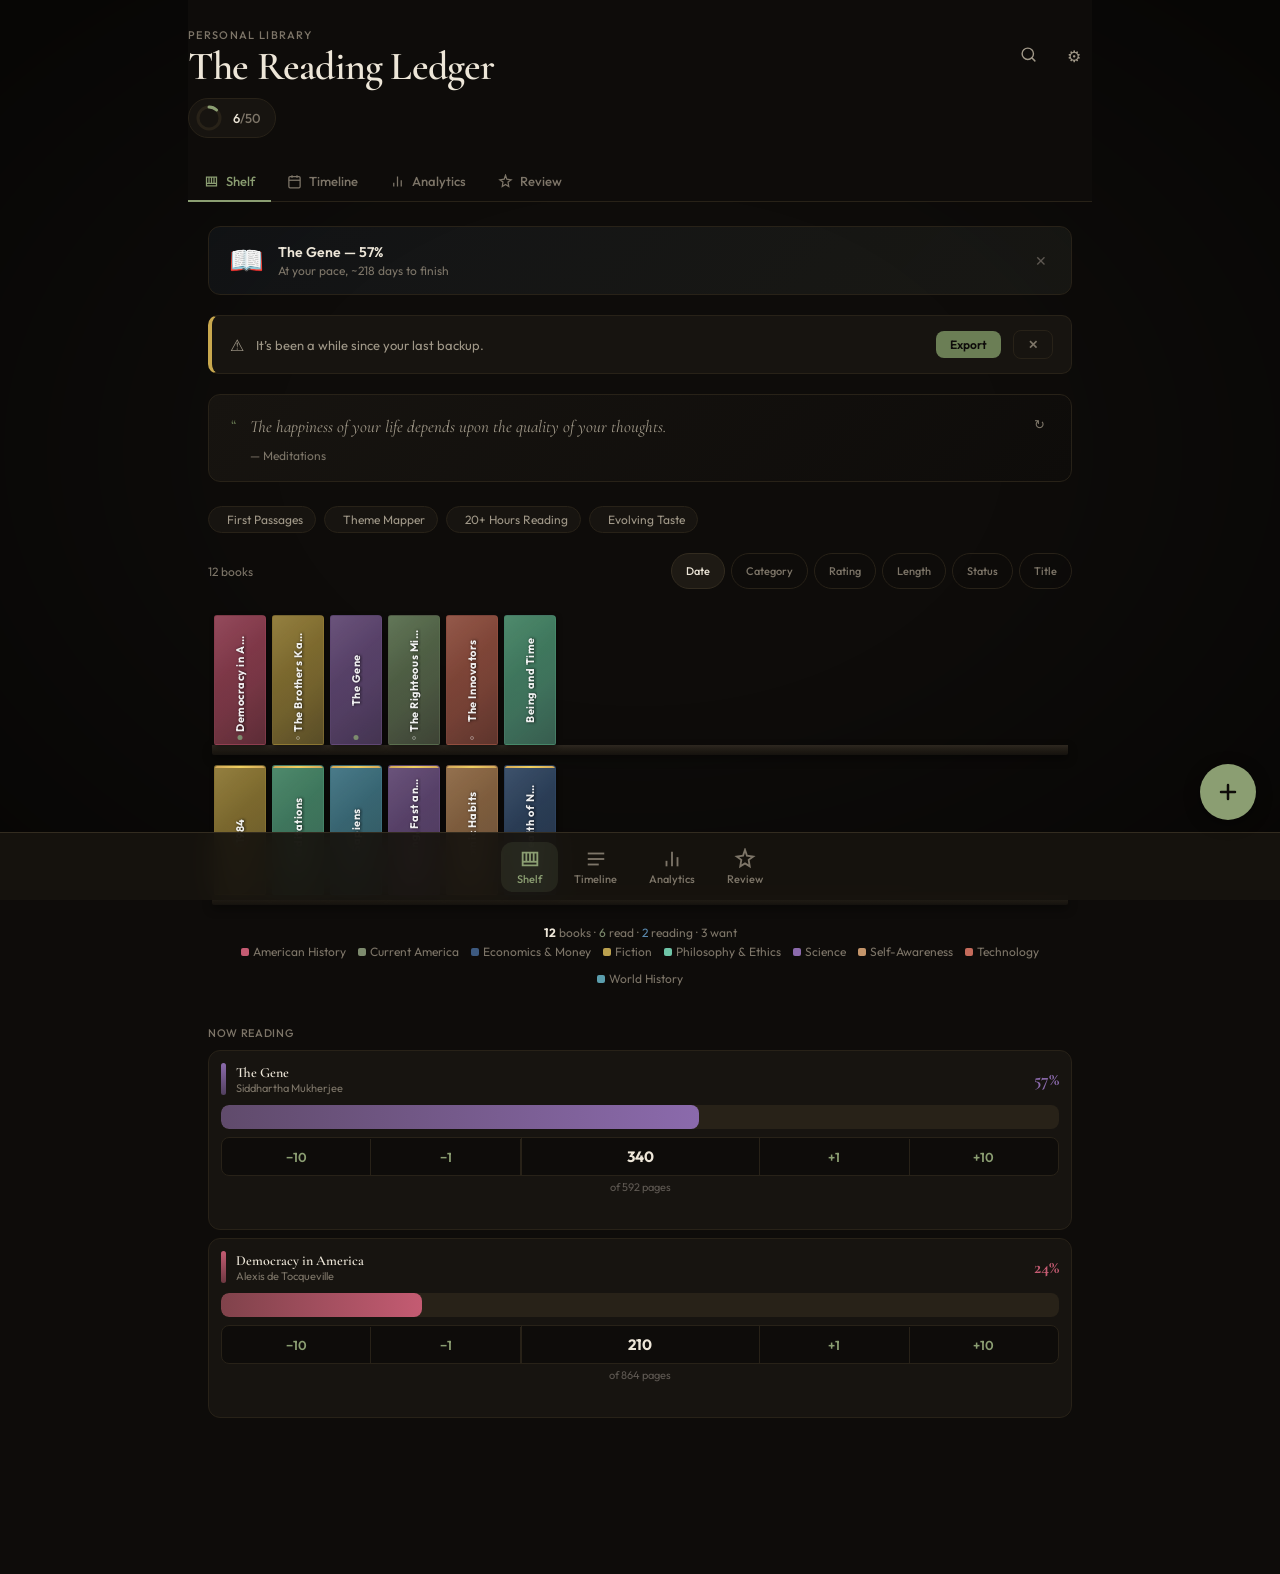
==== commit 66e8c425: "F1 Warm Moss theme + warm vignette background Theme: F1 Warm Moss   --accent: #C4956A → #8B9E72 (sag" ====
--- a/dist.html
+++ b/dist.html
@@ -17,7 +17,9 @@
 *,*::before,*::after{box-sizing:border-box;margin:0;padding:0}html,body{height:100%}
 input[type=number]::-webkit-inner-spin-button,input[type=number]::-webkit-outer-spin-button{-webkit-appearance:none;margin:0}input[type=number]{-moz-appearance:textfield}
 body{font-family:'Cormorant Garamond',Georgia,serif;background:#0E0C0A;color:#EDE6D8;overflow-x:hidden}
-:root{--bg:#0E0C0A;--surface:#17140F;--surfaceH:#1E1A14;--border:#2A2419;--borderL:#352E24;--accent:#C4956A;--accentDim:#9B7550;--accentGlow:#C4956A35;--text:#EDE6D8;--textM:#A09888;--textD:#7D7568;--textDD:#5E5852;--danger:#C45B5B;--gold:#D4A85A;--green:#7D8B6E;--blue:#5B8AB0;--ui:'Outfit',sans-serif;--serif:'Cormorant Garamond',Georgia,serif;--max:960px}
+body::before{content:'';position:fixed;inset:0;z-index:0;pointer-events:none;background:radial-gradient(ellipse at center, transparent 40%, rgba(0,0,0,0.5) 100%)}
+body>*{position:relative;z-index:1}
+:root{--bg:#0E0C0A;--surface:#171410;--surfaceH:#1E1A14;--border:#282218;--borderL:#332C20;--accent:#8B9E72;--accentDim:#6B7E55;--accentGlow:rgba(139,158,114,0.12);--text:#EDE6D8;--textM:#A09888;--textD:#7D7568;--textDD:#5E5852;--danger:#C45B5B;--gold:#C9A84E;--green:#7D8B6E;--blue:#5B8AB0;--ui:'Outfit',sans-serif;--serif:'Cormorant Garamond',Georgia,serif;--max:960px}
 .container{max-width:var(--max);margin:0 auto;padding:0 28px}
 header{padding:28px 0 0;position:sticky;top:0;z-index:40;background:var(--bg)}
 .hdr-row{display:flex;justify-content:space-between;align-items:flex-start}.hdr-label{font-family:var(--ui);font-size:11px;color:var(--textD);margin:0 0 4px;letter-spacing:0.12em;text-transform:uppercase;font-weight:500}.hdr-title{font-size:40px;font-weight:600;letter-spacing:-0.02em;line-height:1;margin:0}.hdr-pills{display:flex;align-items:center;gap:14px;margin-top:12px;flex-wrap:wrap}
@@ -94,7 +96,7 @@
 .tl-feed-day{margin-bottom:24px}.tl-feed-day-label{font-family:var(--ui);font-size:11px;font-weight:500;color:var(--textDD);letter-spacing:0.04em;margin-bottom:10px}.tl-feed-day-label strong{color:var(--textD);font-weight:600}
 .tl-fi{display:flex;align-items:flex-start;gap:10px;padding:8px 0 8px 14px;border-left:2px solid var(--border);margin-left:4px;cursor:pointer;position:relative;opacity:0;animation:fiIn 250ms ease forwards}@keyframes fiIn{from{opacity:0;transform:translateX(-8px)}to{opacity:1;transform:translateX(0)}}.tl-fi:hover{border-left-color:var(--accent)}.tl-fi.session{border-left-color:var(--accentDim)}.tl-fi.finish{border-left-color:var(--green);background:var(--surface);border-radius:0 10px 10px 0;padding:12px 14px;margin-bottom:4px}.tl-fi.start{border-left-color:var(--blue)}.tl-fi.quote{border-left-color:var(--gold)}.tl-fi::before{content:'';position:absolute;left:-5px;top:12px;width:8px;height:8px;border-radius:50%;background:var(--border);border:2px solid var(--bg)}.tl-fi.session::before{background:var(--accentDim)}.tl-fi.finish::before{background:var(--green)}.tl-fi.start::before{background:var(--blue)}.tl-fi.quote::before{background:var(--gold)}.tl-fi-body{flex:1;min-width:0}.tl-fi-text{font-family:var(--ui);font-size:13px;color:var(--textM);line-height:1.4;margin:0}.tl-fi-text strong{color:var(--text);font-weight:500}.tl-fi-text .pg{color:var(--accent);font-weight:600}.tl-fi-sub{font-family:var(--ui);font-size:11px;color:var(--textDD);margin-top:2px}.tl-fi-stars{color:var(--gold);font-size:12px;margin-top:2px}.tl-fi-quote{margin-top:6px;padding:8px 12px;border-left:2px solid rgba(212,168,90,0.4);font-size:14px;font-style:italic;color:var(--textD);line-height:1.5;background:rgba(212,168,90,0.03);border-radius:0 8px 8px 0}
 /* Up Next */
-.tl-next{background:linear-gradient(135deg,rgba(46,68,96,0.12),rgba(196,149,106,0.06));border:1px solid var(--border);border-radius:14px;padding:20px 24px}.tl-next-header{display:flex;align-items:center;gap:10px;margin-bottom:14px}.tl-next-icon{font-size:20px}.tl-next-title{font-family:var(--ui);font-size:13px;font-weight:600}
+.tl-next{background:linear-gradient(135deg,rgba(46,68,96,0.12),rgba(139,158,114,0.06));border:1px solid var(--border);border-radius:14px;padding:20px 24px}.tl-next-header{display:flex;align-items:center;gap:10px;margin-bottom:14px}.tl-next-icon{font-size:20px}.tl-next-title{font-family:var(--ui);font-size:13px;font-weight:600}
 .tl-next-card{display:flex;align-items:center;gap:14px;background:var(--surface);border:1px solid var(--border);border-radius:10px;padding:14px;cursor:pointer;transition:border-color 0.2s}.tl-next-card:hover{border-color:var(--accent)}.tl-next-spine{width:10px;height:50px;border-radius:3px;flex-shrink:0}.tl-next-info{flex:1;min-width:0}.tl-next-book-title{font-family:var(--ui);font-size:14px;font-weight:500}.tl-next-author{font-family:var(--ui);font-size:11px;color:var(--textD);margin-top:2px}.tl-next-meta{font-family:var(--ui);font-size:11px;color:var(--textDD);margin-top:4px}.tl-next-meta .rec{color:var(--accent)}.tl-next-start{background:var(--blue);color:#EDE6D8;border:none;border-radius:8px;padding:8px 18px;font-family:var(--ui);font-size:12px;font-weight:600;cursor:pointer;flex-shrink:0}
 /* Gantt */
 
@@ -112,7 +114,7 @@
 .goal-cat-grid{display:grid;grid-template-columns:1fr 1fr;gap:8px;margin-top:8px}.goal-cat-item{display:flex;align-items:center;gap:8px;font-family:var(--ui);font-size:12px;color:var(--textM)}.goal-cat-item input{width:50px;padding:4px 6px;border:1px solid var(--border);border-radius:6px;background:var(--surface);color:var(--text);font-family:var(--ui);font-size:12px;outline:none;text-align:center}
 
 /* Year in Review */
-.yr-hero{background:linear-gradient(135deg,var(--surface),#1A1510);border:1px solid var(--border);border-radius:16px;padding:36px 32px;text-align:center;position:relative;overflow:hidden;margin-bottom:20px}.yr-hero-glow{position:absolute;inset:0;background:radial-gradient(ellipse at 50% 80%,rgba(196,149,106,0.25),transparent 65%);pointer-events:none;animation:heroGlow 4s ease-in-out infinite alternate}@keyframes heroGlow{from{opacity:0.7}to{opacity:1}}.yr-hero-label{font-family:var(--ui);font-size:11px;color:var(--textD);letter-spacing:0.12em;text-transform:uppercase;font-weight:500;position:relative}.yr-hero-num{font-size:64px;font-weight:700;color:var(--accent);line-height:1;position:relative;margin-top:8px}.yr-hero-sub{font-family:var(--ui);font-size:14px;color:var(--textM);margin-top:4px;position:relative}.yr-hero-pages{font-family:var(--ui);font-size:13px;color:var(--textD);margin-top:8px;position:relative}
+.yr-hero{background:linear-gradient(135deg,var(--surface),#161814);border:1px solid var(--border);border-radius:16px;padding:36px 32px;text-align:center;position:relative;overflow:hidden;margin-bottom:20px}.yr-hero-glow{position:absolute;inset:0;background:radial-gradient(ellipse at 50% 80%,rgba(139,158,114,0.25),transparent 65%);pointer-events:none;animation:heroGlow 4s ease-in-out infinite alternate}@keyframes heroGlow{from{opacity:0.7}to{opacity:1}}.yr-hero-label{font-family:var(--ui);font-size:11px;color:var(--textD);letter-spacing:0.12em;text-transform:uppercase;font-weight:500;position:relative}.yr-hero-num{font-size:64px;font-weight:700;color:var(--accent);line-height:1;position:relative;margin-top:8px}.yr-hero-sub{font-family:var(--ui);font-size:14px;color:var(--textM);margin-top:4px;position:relative}.yr-hero-pages{font-family:var(--ui);font-size:13px;color:var(--textD);margin-top:8px;position:relative}
 
 /* Detail */
 .detail-view{display:none;min-height:100vh;background:var(--bg);opacity:0;transform:translateY(40px)}.detail-view.active{display:block;animation:detailIn 300ms cubic-bezier(0.23,1,0.32,1) forwards}@keyframes detailIn{from{opacity:0;transform:translateY(40px)}to{opacity:1;transform:translateY(0)}}.detail-banner{position:relative;min-height:180px;display:flex;flex-direction:column;justify-content:flex-end;overflow:hidden}.detail-banner::after{content:'';position:absolute;inset:0;background:linear-gradient(180deg,transparent 20%,rgba(14,12,10,0.7) 80%,var(--bg) 100%);pointer-events:none}.detail-banner-bg{position:absolute;inset:0;z-index:-1}.detail-banner-top{display:flex;justify-content:space-between;padding:16px 28px 0;position:relative;z-index:1}.detail-back{background:none;border:none;color:rgba(255,255,255,0.7);cursor:pointer;padding:8px;border-radius:8px;display:flex;align-items:center;gap:6px;font-family:var(--ui);font-size:13px}.detail-back:hover{color:var(--text)}.detail-stars-inline{display:inline-flex;gap:1px}.detail-star-tap{font-size:16px;cursor:pointer;color:var(--textDD);transition:color 0.15s;padding:2px}.detail-star-tap.on{color:var(--gold)}.detail-star-tap:hover{color:var(--gold)}.detail-banner-content{position:relative;z-index:1;padding:20px 28px 24px}.detail-pills{display:flex;align-items:center;gap:10px;margin-bottom:8px}.cat-pill{font-family:var(--ui);font-size:11px;padding:3px 10px;border-radius:100px;font-weight:500;text-transform:uppercase}.status-badge{font-family:var(--ui);font-size:11px;padding:3px 10px;border-radius:100px;font-weight:500;text-transform:uppercase}.status-badge.completed{background:rgba(85,107,74,0.13);color:#7D8B6E}.status-badge.reading{background:rgba(46,68,96,0.13);color:#5B8AB0}.status-badge.want-to-read{background:rgba(122,118,112,0.13);color:#7A7670}.status-badge.abandoned{background:rgba(196,91,91,0.13);color:#C45B5B}.detail-title{font-size:28px;font-weight:600;line-height:1.15;margin:0 0 4px}.detail-author{font-family:var(--ui);font-size:15px;color:var(--textM);margin:0 0 12px}.detail-meta-row{display:flex;gap:16px;flex-wrap:wrap;align-items:center}.detail-meta-item{font-family:var(--ui);font-size:12px;color:var(--textD)}.detail-meta-item strong{color:var(--textM);font-weight:500}.detail-actions{display:flex;gap:8px;margin-top:14px}.dbtn{border-radius:8px;padding:9px 16px;font-family:var(--ui);font-size:13px;font-weight:600;cursor:pointer;display:flex;align-items:center;gap:6px;border:none}.dbtn.green{background:#556B4A;color:#EDE6D8}.dbtn.blue{background:#2E4460;color:#EDE6D8}.dbtn.blue-o{background:none;border:1px solid var(--border);color:#5B8AB0}.dbtn.ghost{background:none;color:var(--textD)}.detail-body{max-width:var(--max);margin:0 auto;padding:0 28px 140px}.detail-section{border-bottom:1px solid var(--border);padding:28px 0}.detail-section:last-child{border-bottom:none}
@@ -135,7 +137,7 @@
 /* Modal */
 .modal-overlay{position:fixed;inset:0;display:none;align-items:center;justify-content:center;z-index:999;padding:20px}.modal-overlay.open{display:flex;background:rgba(0,0,0,0.75);backdrop-filter:blur(4px)}.modal{background:var(--bg);border:1px solid var(--border);border-radius:16px;padding:28px;width:100%;max-width:460px;max-height:85vh;overflow-y:auto;animation:modalIn 300ms cubic-bezier(0.23,1,0.32,1) forwards}@keyframes modalIn{from{opacity:0;transform:translateY(20px) scale(0.97)}to{opacity:1;transform:translateY(0) scale(1)}}.modal-header{display:flex;justify-content:space-between;align-items:center;margin-bottom:24px}.modal-header h2{margin:0;font-size:24px}.modal-close{background:none;border:none;color:var(--textD);cursor:pointer;font-size:20px}
 .form-stack{display:flex;flex-direction:column;gap:14px}.form-label{font-family:var(--ui);font-size:11px;color:var(--textD);text-transform:uppercase;letter-spacing:0.06em;font-weight:500;margin:0 0 4px}.form-input{background:var(--surface);border:1px solid var(--border);border-radius:8px;padding:10px 14px;color:var(--text);font-family:var(--ui);font-size:14px;outline:none;width:100%}.form-input:focus{border-color:var(--accent)}.form-input::placeholder{color:var(--textD)}select.form-input{appearance:auto}textarea.form-input{font-family:var(--serif);min-height:80px;resize:vertical}.form-row{display:grid;grid-template-columns:1fr 1fr;gap:12px}.form-row.three{grid-template-columns:1fr 1fr 1fr}.form-submit{width:100%;margin-top:24px;background:var(--accent);color:var(--bg);border:none;border-radius:10px;padding:13px;font-family:var(--ui);font-size:15px;font-weight:600;cursor:pointer}
-.book-search-section{border:1px solid var(--accent);border-radius:12px;padding:16px;margin-bottom:8px;background:rgba(196,149,106,0.04)}.book-search-row{display:flex;gap:8px}.book-search-row input{flex:1;background:var(--surface);border:1px solid var(--border);border-radius:8px;padding:10px 14px;color:var(--text);font-family:var(--ui);font-size:14px;outline:none}.book-search-row input:focus{border-color:var(--accent)}.book-search-row input::placeholder{color:var(--textD)}.book-search-btn{background:var(--accent);color:var(--bg);border:none;border-radius:8px;padding:10px 18px;font-family:var(--ui);font-size:13px;font-weight:600;cursor:pointer;white-space:nowrap}.book-search-btn:disabled{opacity:0.5}.book-search-results{max-height:280px;overflow-y:auto;margin-top:10px}.book-search-item{display:flex;flex-direction:column;gap:2px;padding:10px 12px;border-radius:8px;cursor:pointer;border-bottom:1px solid var(--border)}.book-search-item:last-child{border-bottom:none}.book-search-item:hover{background:rgba(196,149,106,0.08)}.book-search-item-title{font-family:var(--ui);font-size:14px;font-weight:500;color:var(--text)}.book-search-item-author{font-family:var(--ui);font-size:12px;color:var(--textM)}.book-search-item-meta{display:flex;align-items:center;gap:8px;margin-top:2px}.book-search-item-meta span{font-family:var(--ui);font-size:11px;color:var(--textD)}.book-search-source{font-family:var(--ui);font-size:11px;padding:2px 6px;border-radius:4px;font-weight:600;text-transform:uppercase}.book-search-source.google{background:rgba(91,138,176,0.15);color:var(--blue)}.book-search-source.openlibrary{background:rgba(125,139,110,0.15);color:var(--green)}.book-search-loading{display:flex;align-items:center;gap:10px;padding:16px 0;font-family:var(--ui);font-size:13px;color:var(--textM)}.book-search-loading::before{content:"";width:16px;height:16px;border:2px solid var(--border);border-top-color:var(--accent);border-radius:50%;animation:searchSpin 0.6s linear infinite}@keyframes searchSpin{to{transform:rotate(360deg)}}.book-search-error{font-family:var(--ui);font-size:13px;color:var(--danger);padding:12px 0}.book-search-empty{font-family:var(--ui);font-size:13px;color:var(--textD);padding:12px 0}
+.book-search-section{border:1px solid var(--accent);border-radius:12px;padding:16px;margin-bottom:8px;background:rgba(139,158,114,0.04)}.book-search-row{display:flex;gap:8px}.book-search-row input{flex:1;background:var(--surface);border:1px solid var(--border);border-radius:8px;padding:10px 14px;color:var(--text);font-family:var(--ui);font-size:14px;outline:none}.book-search-row input:focus{border-color:var(--accent)}.book-search-row input::placeholder{color:var(--textD)}.book-search-btn{background:var(--accent);color:var(--bg);border:none;border-radius:8px;padding:10px 18px;font-family:var(--ui);font-size:13px;font-weight:600;cursor:pointer;white-space:nowrap}.book-search-btn:disabled{opacity:0.5}.book-search-results{max-height:280px;overflow-y:auto;margin-top:10px}.book-search-item{display:flex;flex-direction:column;gap:2px;padding:10px 12px;border-radius:8px;cursor:pointer;border-bottom:1px solid var(--border)}.book-search-item:last-child{border-bottom:none}.book-search-item:hover{background:rgba(139,158,114,0.08)}.book-search-item-title{font-family:var(--ui);font-size:14px;font-weight:500;color:var(--text)}.book-search-item-author{font-family:var(--ui);font-size:12px;color:var(--textM)}.book-search-item-meta{display:flex;align-items:center;gap:8px;margin-top:2px}.book-search-item-meta span{font-family:var(--ui);font-size:11px;color:var(--textD)}.book-search-source{font-family:var(--ui);font-size:11px;padding:2px 6px;border-radius:4px;font-weight:600;text-transform:uppercase}.book-search-source.google{background:rgba(91,138,176,0.15);color:var(--blue)}.book-search-source.openlibrary{background:rgba(125,139,110,0.15);color:var(--green)}.book-search-loading{display:flex;align-items:center;gap:10px;padding:16px 0;font-family:var(--ui);font-size:13px;color:var(--textM)}.book-search-loading::before{content:"";width:16px;height:16px;border:2px solid var(--border);border-top-color:var(--accent);border-radius:50%;animation:searchSpin 0.6s linear infinite}@keyframes searchSpin{to{transform:rotate(360deg)}}.book-search-error{font-family:var(--ui);font-size:13px;color:var(--danger);padding:12px 0}.book-search-empty{font-family:var(--ui);font-size:13px;color:var(--textD);padding:12px 0}
 
 .settings-item{padding:16px 0;border-bottom:1px solid var(--border)}.settings-item:last-child{border-bottom:none}.settings-label{font-family:var(--ui);font-size:14px;font-weight:600;margin-bottom:4px}.settings-desc{font-family:var(--ui);font-size:12px;color:var(--textD);margin-bottom:8px}.settings-num{width:80px;padding:8px 10px;border:1px solid var(--border);border-radius:8px;background:var(--surface);color:var(--text);font-family:var(--ui);font-size:15px;outline:none}.settings-btn{display:block;width:100%;padding:12px;border-radius:10px;font-family:var(--ui);font-size:14px;font-weight:600;cursor:pointer;border:1px solid var(--border);background:var(--surface);color:var(--text)}.settings-btn:hover{border-color:var(--textM)}.settings-btn.danger{border-color:var(--danger);color:var(--danger)}
 
@@ -191,7 +193,7 @@
 @media(max-width:600px){nav.tabs{display:none}.hdr-title{font-size:30px}.mini-stats{grid-template-columns:repeat(2,1fr)}.form-row,.form-row.three{grid-template-columns:1fr}.pie-row{flex-direction:column}.detail-title{font-size:24px}.fab{bottom:72px;right:16px;width:50px;height:50px}}
 
 /* Reading DNA */
-.dna{background:linear-gradient(135deg,var(--surface),rgba(196,149,106,0.06));border:1px solid var(--border);border-radius:14px;padding:20px 24px;margin-bottom:24px}
+.dna{background:linear-gradient(135deg,var(--surface),rgba(139,158,114,0.06));border:1px solid var(--border);border-radius:14px;padding:20px 24px;margin-bottom:24px}
 .dna-text{font-family:var(--ui);font-size:14px;color:var(--textM);line-height:1.6}
 .dna-text strong{color:var(--text);font-weight:500}
 .dna-accent{color:var(--accent);font-weight:600}
@@ -201,7 +203,7 @@
 .theme-cloud{display:flex;flex-wrap:wrap;gap:8px}
 .theme-pill{display:inline-flex;align-items:center;gap:6px;background:var(--bg);border:1px solid var(--border);border-radius:100px;padding:6px 14px;cursor:pointer;transition:all 0.15s}
 .theme-pill:hover{border-color:var(--accent);background:var(--surfaceH)}
-.theme-pill.active{border-color:var(--accent);background:rgba(196,149,106,0.08)}
+.theme-pill.active{border-color:var(--accent);background:rgba(139,158,114,0.08)}
 .theme-pill-name{font-family:var(--ui);font-size:12px;color:var(--textM);font-weight:500}
 .theme-pill-count{font-family:var(--ui);font-size:11px;color:var(--textDD);background:var(--border);border-radius:100px;padding:1px 7px;font-weight:600}
 .theme-pill.lg .theme-pill-name{font-size:14px;color:var(--text)}
@@ -231,11 +233,11 @@
 .yr-narrative em{color:var(--accent);font-style:normal;font-weight:600}
 /* Identity card */
 .yr-identity{position:relative;overflow:hidden;margin:0 20px 20px;border-radius:14px;border:1px solid var(--borderL)}
-.yr-id-bg{position:absolute;inset:0;background:linear-gradient(145deg,#1a1610,#17140F 40%,rgba(196,149,106,0.05) 100%)}
+.yr-id-bg{position:absolute;inset:0;background:linear-gradient(145deg,#141610,#171410 40%,rgba(139,158,114,0.05) 100%)}
 .yr-id-accent-line{position:absolute;top:0;left:0;right:0;height:3px;background:linear-gradient(90deg,transparent,var(--accent),transparent)}
 .yr-id-content{position:relative;padding:28px 24px 24px}
 .yr-id-header{display:flex;align-items:flex-start;gap:18px;margin-bottom:16px}
-.yr-id-icon{width:52px;height:52px;border-radius:12px;background:rgba(196,149,106,0.1);border:1px solid rgba(196,149,106,0.2);display:flex;align-items:center;justify-content:center;flex-shrink:0}
+.yr-id-icon{width:52px;height:52px;border-radius:12px;background:rgba(139,158,114,0.1);border:1px solid rgba(139,158,114,0.2);display:flex;align-items:center;justify-content:center;flex-shrink:0}
 .yr-id-icon svg{width:24px;height:24px;stroke:var(--accent);fill:none;stroke-width:1.5}
 .yr-id-text{flex:1}
 .yr-id-label{font-family:var(--ui);font-size:11px;color:var(--textDD);text-transform:uppercase;letter-spacing:0.08em;font-weight:500}
@@ -257,11 +259,11 @@
 .yr-evo-title{font-family:var(--ui);font-size:11px;color:var(--textDD);text-transform:uppercase;letter-spacing:0.06em;font-weight:500;margin-bottom:10px}
 .yr-evo-flow{display:flex;align-items:center;gap:0;flex-wrap:wrap}
 .yr-evo-chip{font-family:var(--ui);font-size:11px;padding:5px 12px;border-radius:100px;border:1px solid var(--border);background:var(--bg);color:var(--textD);white-space:nowrap}
-.yr-evo-now{border-color:var(--accent);color:var(--accent);background:rgba(196,149,106,0.08);font-weight:600}
+.yr-evo-now{border-color:var(--accent);color:var(--accent);background:rgba(139,158,114,0.08);font-weight:600}
 .yr-evo-arrow{color:var(--textDD);padding:0 8px;font-family:var(--ui);font-size:11px}
 .yr-evo-period{font-family:var(--ui);font-size:11px;color:var(--textDD);display:block;text-align:center;margin-top:2px}
 /* Favorite passage */
-.yr-quote{position:relative;padding:20px 20px 20px 24px;margin:0 20px 20px;background:linear-gradient(135deg,var(--surface),rgba(196,149,106,0.04));border:1px solid var(--border);border-radius:14px;border-left:3px solid var(--accent)}
+.yr-quote{position:relative;padding:20px 20px 20px 24px;margin:0 20px 20px;background:linear-gradient(135deg,var(--surface),rgba(139,158,114,0.04));border:1px solid var(--border);border-radius:14px;border-left:3px solid var(--accent)}
 .yr-quote-text{font-size:16px;font-style:italic;line-height:1.5;color:var(--text);margin-bottom:8px}
 .yr-quote-src{font-family:var(--ui);font-size:11px;color:var(--textD)}
 .yr-quote-src strong{color:var(--textM);font-weight:500}
@@ -281,14 +283,14 @@
 /* ═══ Year in Review — new sections ═══ */
 .yr-months{display:flex;gap:2px;padding:0 20px;margin-bottom:24px;overflow-x:auto}.yr-month{flex:1;min-width:50px;display:flex;flex-direction:column;align-items:center;gap:4px}.yr-month-label{font-family:var(--ui);font-size:11px;color:var(--textDD);text-transform:uppercase;letter-spacing:0.04em}.yr-month-dots{display:flex;flex-direction:column;gap:3px;align-items:center;min-height:20px;justify-content:center}.yr-month-dot{width:10px;height:10px;border-radius:50%;border:1px solid rgba(0,0,0,0.3)}.yr-month-empty{width:10px;height:2px;border-radius:1px;background:var(--border)}
 .yr-narrative{font-family:var(--ui);font-size:13px;color:var(--textM);line-height:1.7}.yr-narrative strong{color:var(--text);font-weight:500}.yr-narrative em{color:var(--accent);font-style:normal;font-weight:600}
-.yr-identity{position:relative;overflow:hidden;margin:0 20px 20px;border-radius:14px;border:1px solid var(--borderL)}.yr-id-bg{position:absolute;inset:0;background:linear-gradient(145deg,#1a1610,#17140F 40%,rgba(196,149,106,0.05) 100%)}.yr-id-accent-line{position:absolute;top:0;left:0;right:0;height:3px;background:linear-gradient(90deg,transparent,var(--accent),transparent)}.yr-id-content{position:relative;padding:28px 24px 24px}
-.yr-id-header{display:flex;align-items:flex-start;gap:18px;margin-bottom:16px}.yr-id-icon{width:52px;height:52px;border-radius:12px;background:rgba(196,149,106,0.1);border:1px solid rgba(196,149,106,0.2);display:flex;align-items:center;justify-content:center;flex-shrink:0}.yr-id-icon svg{width:24px;height:24px;stroke:var(--accent);fill:none;stroke-width:1.5;stroke-linecap:round;stroke-linejoin:round}.yr-id-text{flex:1}.yr-id-label{font-family:var(--ui);font-size:11px;color:var(--textDD);text-transform:uppercase;letter-spacing:0.08em;font-weight:500}.yr-id-title{font-size:22px;font-weight:700;color:var(--accent);margin:3px 0 4px;line-height:1.15}.yr-id-desc{font-family:var(--ui);font-size:11px;color:var(--textM);line-height:1.5}
+.yr-identity{position:relative;overflow:hidden;margin:0 20px 20px;border-radius:14px;border:1px solid var(--borderL)}.yr-id-bg{position:absolute;inset:0;background:linear-gradient(145deg,#141610,#171410 40%,rgba(139,158,114,0.05) 100%)}.yr-id-accent-line{position:absolute;top:0;left:0;right:0;height:3px;background:linear-gradient(90deg,transparent,var(--accent),transparent)}.yr-id-content{position:relative;padding:28px 24px 24px}
+.yr-id-header{display:flex;align-items:flex-start;gap:18px;margin-bottom:16px}.yr-id-icon{width:52px;height:52px;border-radius:12px;background:rgba(139,158,114,0.1);border:1px solid rgba(139,158,114,0.2);display:flex;align-items:center;justify-content:center;flex-shrink:0}.yr-id-icon svg{width:24px;height:24px;stroke:var(--accent);fill:none;stroke-width:1.5;stroke-linecap:round;stroke-linejoin:round}.yr-id-text{flex:1}.yr-id-label{font-family:var(--ui);font-size:11px;color:var(--textDD);text-transform:uppercase;letter-spacing:0.08em;font-weight:500}.yr-id-title{font-size:22px;font-weight:700;color:var(--accent);margin:3px 0 4px;line-height:1.15}.yr-id-desc{font-family:var(--ui);font-size:11px;color:var(--textM);line-height:1.5}
 .yr-id-stats{display:flex;gap:1px;background:var(--border);border-radius:8px;overflow:hidden;margin-bottom:16px}.yr-id-stat{flex:1;background:var(--bg);padding:10px 8px;text-align:center}.yr-id-stat-val{font-family:var(--ui);font-size:16px;font-weight:700;color:var(--text);line-height:1}.yr-gold{color:var(--gold)}.yr-id-stat-label{font-family:var(--ui);font-size:11px;color:var(--textDD);text-transform:uppercase;letter-spacing:0.04em;margin-top:3px}
 .yr-id-ratings{display:flex;align-items:center;gap:10px;padding:12px 14px;background:var(--bg);border-radius:8px}.yr-id-rat-visual{display:flex;align-items:flex-end;gap:2px;height:20px}.yr-id-rat-bar{width:8px;border-radius:2px 2px 0 0;min-height:2px}.yr-id-rat-labels{display:flex;gap:2px}.yr-id-rat-lbl{width:8px;text-align:center;font-family:var(--ui);font-size:11px;color:var(--textDD)}.yr-id-rat-text{font-family:var(--ui);font-size:11px;color:var(--textD);flex:1}.yr-id-rat-text strong{color:var(--gold);font-weight:600}
-.yr-evo{padding-top:16px;border-top:1px solid var(--border)}.yr-evo-title{font-family:var(--ui);font-size:11px;color:var(--textDD);text-transform:uppercase;letter-spacing:0.06em;font-weight:500;margin-bottom:10px}.yr-evo-flow{display:flex;align-items:center;gap:0;flex-wrap:wrap;justify-content:center}.yr-evo-chip{font-family:var(--ui);font-size:11px;padding:5px 12px;border-radius:100px;border:1px solid var(--border);background:var(--bg);color:var(--textD);white-space:nowrap}.yr-evo-now{border-color:var(--accent);color:var(--accent);background:rgba(196,149,106,0.08);font-weight:600}.yr-evo-arrow{color:var(--textDD);padding:0 8px;font-family:var(--ui);font-size:11px}.yr-evo-period{font-family:var(--ui);font-size:11px;color:var(--textDD);display:block;text-align:center;margin-top:2px}
-.yr-quote{position:relative;padding:20px 20px 20px 24px;margin:0 20px 20px;background:linear-gradient(135deg,var(--surface),rgba(196,149,106,0.04));border:1px solid var(--border);border-radius:14px;border-left:3px solid var(--accent)}.yr-quote-text{font-size:16px;font-style:italic;line-height:1.5;color:var(--text);margin-bottom:8px}.yr-quote-src{font-family:var(--ui);font-size:11px;color:var(--textD)}.yr-quote-src strong{color:var(--textM);font-weight:500}
-.ms-highlight{display:flex;align-items:center;gap:16px;padding:14px 16px;background:linear-gradient(135deg,var(--bg),rgba(196,149,106,0.04));border:1px solid var(--borderL);border-radius:12px;margin-bottom:16px}.ms-hi-icon{width:44px;height:44px;border-radius:10px;display:flex;align-items:center;justify-content:center;flex-shrink:0}.ms-hi-icon svg{width:22px;height:22px;stroke-width:1.5;stroke-linecap:round;stroke-linejoin:round;fill:none}.ms-hi-info{flex:1}.ms-hi-eyebrow{font-family:var(--ui);font-size:11px;color:var(--textDD);text-transform:uppercase;letter-spacing:0.06em;font-weight:500}.ms-hi-title{font-family:var(--ui);font-size:15px;font-weight:700;color:var(--accent);margin:2px 0}.ms-hi-detail{font-family:var(--ui);font-size:11px;color:var(--textD)}
-.ms-grid{display:grid;grid-template-columns:repeat(3,1fr);gap:8px}.ms-tile{background:var(--bg);border:1px solid var(--border);border-radius:10px;padding:12px 8px;text-align:center;cursor:pointer;transition:all 0.15s}.ms-tile:hover{border-color:var(--borderL);background:var(--surfaceH)}.ms-tile.active{border-color:var(--accent);background:rgba(196,149,106,0.06)}.ms-tile-icon{width:30px;height:30px;border-radius:7px;display:flex;align-items:center;justify-content:center;margin:0 auto 6px}.ms-tile-icon svg{width:14px;height:14px;stroke-width:1.5;stroke-linecap:round;stroke-linejoin:round;fill:none}.ms-tile-label{font-family:var(--ui);font-size:11px;font-weight:600;color:var(--text);line-height:1.2}.ms-tile-next{opacity:0.35;border-style:dashed}.ms-tile-next .ms-tile-label{color:var(--textD);font-weight:500}.ms-tile-bar{height:3px;background:var(--border);border-radius:2px;overflow:hidden;margin:6px auto 0;width:70%}.ms-tile-fill{height:100%;border-radius:2px;background:var(--accent)}
+.yr-evo{padding-top:16px;border-top:1px solid var(--border)}.yr-evo-title{font-family:var(--ui);font-size:11px;color:var(--textDD);text-transform:uppercase;letter-spacing:0.06em;font-weight:500;margin-bottom:10px}.yr-evo-flow{display:flex;align-items:center;gap:0;flex-wrap:wrap;justify-content:center}.yr-evo-chip{font-family:var(--ui);font-size:11px;padding:5px 12px;border-radius:100px;border:1px solid var(--border);background:var(--bg);color:var(--textD);white-space:nowrap}.yr-evo-now{border-color:var(--accent);color:var(--accent);background:rgba(139,158,114,0.08);font-weight:600}.yr-evo-arrow{color:var(--textDD);padding:0 8px;font-family:var(--ui);font-size:11px}.yr-evo-period{font-family:var(--ui);font-size:11px;color:var(--textDD);display:block;text-align:center;margin-top:2px}
+.yr-quote{position:relative;padding:20px 20px 20px 24px;margin:0 20px 20px;background:linear-gradient(135deg,var(--surface),rgba(139,158,114,0.04));border:1px solid var(--border);border-radius:14px;border-left:3px solid var(--accent)}.yr-quote-text{font-size:16px;font-style:italic;line-height:1.5;color:var(--text);margin-bottom:8px}.yr-quote-src{font-family:var(--ui);font-size:11px;color:var(--textD)}.yr-quote-src strong{color:var(--textM);font-weight:500}
+.ms-highlight{display:flex;align-items:center;gap:16px;padding:14px 16px;background:linear-gradient(135deg,var(--bg),rgba(139,158,114,0.04));border:1px solid var(--borderL);border-radius:12px;margin-bottom:16px}.ms-hi-icon{width:44px;height:44px;border-radius:10px;display:flex;align-items:center;justify-content:center;flex-shrink:0}.ms-hi-icon svg{width:22px;height:22px;stroke-width:1.5;stroke-linecap:round;stroke-linejoin:round;fill:none}.ms-hi-info{flex:1}.ms-hi-eyebrow{font-family:var(--ui);font-size:11px;color:var(--textDD);text-transform:uppercase;letter-spacing:0.06em;font-weight:500}.ms-hi-title{font-family:var(--ui);font-size:15px;font-weight:700;color:var(--accent);margin:2px 0}.ms-hi-detail{font-family:var(--ui);font-size:11px;color:var(--textD)}
+.ms-grid{display:grid;grid-template-columns:repeat(3,1fr);gap:8px}.ms-tile{background:var(--bg);border:1px solid var(--border);border-radius:10px;padding:12px 8px;text-align:center;cursor:pointer;transition:all 0.15s}.ms-tile:hover{border-color:var(--borderL);background:var(--surfaceH)}.ms-tile.active{border-color:var(--accent);background:rgba(139,158,114,0.06)}.ms-tile-icon{width:30px;height:30px;border-radius:7px;display:flex;align-items:center;justify-content:center;margin:0 auto 6px}.ms-tile-icon svg{width:14px;height:14px;stroke-width:1.5;stroke-linecap:round;stroke-linejoin:round;fill:none}.ms-tile-label{font-family:var(--ui);font-size:11px;font-weight:600;color:var(--text);line-height:1.2}.ms-tile-next{opacity:0.35;border-style:dashed}.ms-tile-next .ms-tile-label{color:var(--textD);font-weight:500}.ms-tile-bar{height:3px;background:var(--border);border-radius:2px;overflow:hidden;margin:6px auto 0;width:70%}.ms-tile-fill{height:100%;border-radius:2px;background:var(--accent)}
 .ms-detail{display:none;background:var(--bg);border:1px solid var(--borderL);border-radius:8px;padding:10px 14px;margin-top:0;font-family:var(--ui);font-size:11px;color:var(--textD);grid-column:1/-1}.ms-detail.show{display:flex;align-items:center;gap:10px}.ms-detail-icon{width:28px;height:28px;border-radius:6px;display:flex;align-items:center;justify-content:center;flex-shrink:0}.ms-detail-icon svg{width:14px;height:14px;stroke-width:1.5;stroke-linecap:round;stroke-linejoin:round;fill:none}.ms-detail-text{flex:1}.ms-detail-label{font-family:var(--ui);font-size:12px;font-weight:600;color:var(--text)}.ms-detail-sub{font-family:var(--ui);font-size:11px;color:var(--textD);margin-top:1px}
 
 /* ═══ USABILITY OVERRIDES ═══ */
@@ -336,7 +338,7 @@
 .form-submit{min-height:48px;font-size:15px;margin-top:8px}
 
 /* 10. Visual feedback on actions */
-@keyframes savePulse{0%{box-shadow:0 0 0 0 rgba(196,149,106,0.4)}50%{box-shadow:0 0 0 6px rgba(196,149,106,0)}100%{box-shadow:none}}
+@keyframes savePulse{0%{box-shadow:0 0 0 0 rgba(139,158,114,0.4)}50%{box-shadow:0 0 0 6px rgba(139,158,114,0)}100%{box-shadow:none}}
 @keyframes fadeIn{from{opacity:0;transform:translateY(4px)}to{opacity:1;transform:translateY(0)}}
 .save-flash{animation:savePulse 0.4s ease-out}
 .theme-tag{animation:fadeIn 0.2s ease-out}
@@ -677,7 +679,7 @@
 function updateHeader(){
   const c=getCompleted().length,g=getGoal(),pct=Math.min(100,Math.round(c/g*100)),streak=getDayStreak();
   const R=11,C=2*Math.PI*R;
-  let h=`<div class="goal-pill"><svg width="28" height="28" viewBox="0 0 28 28" style="transform:rotate(-90deg)"><circle cx="14" cy="14" r="${R}" fill="none" stroke="#2A2419" stroke-width="3"/><circle cx="14" cy="14" r="${R}" fill="none" stroke="#C4956A" stroke-width="3" stroke-dasharray="${(pct/100)*C} ${C}" stroke-linecap="round"/></svg><span class="goal-pill-text">${c}<span>/${g}</span></span></div>`;
+  let h=`<div class="goal-pill"><svg width="28" height="28" viewBox="0 0 28 28" style="transform:rotate(-90deg)"><circle cx="14" cy="14" r="${R}" fill="none" stroke="#282218" stroke-width="3"/><circle cx="14" cy="14" r="${R}" fill="none" stroke="#8B9E72" stroke-width="3" stroke-dasharray="${(pct/100)*C} ${C}" stroke-linecap="round"/></svg><span class="goal-pill-text">${c}<span>/${g}</span></span></div>`;
   if(streak.current>0)h+=`<div class="streak-pill">\u{1F525} ${streak.current}d streak</div>`;
   document.getElementById("hdrPills").innerHTML=h;
 }
--- a/css/styles.css
+++ b/css/styles.css
@@ -1,7 +1,9 @@
 *,*::before,*::after{box-sizing:border-box;margin:0;padding:0}html,body{height:100%}
 input[type=number]::-webkit-inner-spin-button,input[type=number]::-webkit-outer-spin-button{-webkit-appearance:none;margin:0}input[type=number]{-moz-appearance:textfield}
 body{font-family:'Cormorant Garamond',Georgia,serif;background:#0E0C0A;color:#EDE6D8;overflow-x:hidden}
-:root{--bg:#0E0C0A;--surface:#17140F;--surfaceH:#1E1A14;--border:#2A2419;--borderL:#352E24;--accent:#C4956A;--accentDim:#9B7550;--accentGlow:#C4956A35;--text:#EDE6D8;--textM:#A09888;--textD:#7D7568;--textDD:#5E5852;--danger:#C45B5B;--gold:#D4A85A;--green:#7D8B6E;--blue:#5B8AB0;--ui:'Outfit',sans-serif;--serif:'Cormorant Garamond',Georgia,serif;--max:960px}
+body::before{content:'';position:fixed;inset:0;z-index:0;pointer-events:none;background:radial-gradient(ellipse at center, transparent 40%, rgba(0,0,0,0.5) 100%)}
+body>*{position:relative;z-index:1}
+:root{--bg:#0E0C0A;--surface:#171410;--surfaceH:#1E1A14;--border:#282218;--borderL:#332C20;--accent:#8B9E72;--accentDim:#6B7E55;--accentGlow:rgba(139,158,114,0.12);--text:#EDE6D8;--textM:#A09888;--textD:#7D7568;--textDD:#5E5852;--danger:#C45B5B;--gold:#C9A84E;--green:#7D8B6E;--blue:#5B8AB0;--ui:'Outfit',sans-serif;--serif:'Cormorant Garamond',Georgia,serif;--max:960px}
 .container{max-width:var(--max);margin:0 auto;padding:0 28px}
 header{padding:28px 0 0;position:sticky;top:0;z-index:40;background:var(--bg)}
 .hdr-row{display:flex;justify-content:space-between;align-items:flex-start}.hdr-label{font-family:var(--ui);font-size:11px;color:var(--textD);margin:0 0 4px;letter-spacing:0.12em;text-transform:uppercase;font-weight:500}.hdr-title{font-size:40px;font-weight:600;letter-spacing:-0.02em;line-height:1;margin:0}.hdr-pills{display:flex;align-items:center;gap:14px;margin-top:12px;flex-wrap:wrap}
@@ -78,7 +80,7 @@
 .tl-feed-day{margin-bottom:24px}.tl-feed-day-label{font-family:var(--ui);font-size:11px;font-weight:500;color:var(--textDD);letter-spacing:0.04em;margin-bottom:10px}.tl-feed-day-label strong{color:var(--textD);font-weight:600}
 .tl-fi{display:flex;align-items:flex-start;gap:10px;padding:8px 0 8px 14px;border-left:2px solid var(--border);margin-left:4px;cursor:pointer;position:relative;opacity:0;animation:fiIn 250ms ease forwards}@keyframes fiIn{from{opacity:0;transform:translateX(-8px)}to{opacity:1;transform:translateX(0)}}.tl-fi:hover{border-left-color:var(--accent)}.tl-fi.session{border-left-color:var(--accentDim)}.tl-fi.finish{border-left-color:var(--green);background:var(--surface);border-radius:0 10px 10px 0;padding:12px 14px;margin-bottom:4px}.tl-fi.start{border-left-color:var(--blue)}.tl-fi.quote{border-left-color:var(--gold)}.tl-fi::before{content:'';position:absolute;left:-5px;top:12px;width:8px;height:8px;border-radius:50%;background:var(--border);border:2px solid var(--bg)}.tl-fi.session::before{background:var(--accentDim)}.tl-fi.finish::before{background:var(--green)}.tl-fi.start::before{background:var(--blue)}.tl-fi.quote::before{background:var(--gold)}.tl-fi-body{flex:1;min-width:0}.tl-fi-text{font-family:var(--ui);font-size:13px;color:var(--textM);line-height:1.4;margin:0}.tl-fi-text strong{color:var(--text);font-weight:500}.tl-fi-text .pg{color:var(--accent);font-weight:600}.tl-fi-sub{font-family:var(--ui);font-size:11px;color:var(--textDD);margin-top:2px}.tl-fi-stars{color:var(--gold);font-size:12px;margin-top:2px}.tl-fi-quote{margin-top:6px;padding:8px 12px;border-left:2px solid rgba(212,168,90,0.4);font-size:14px;font-style:italic;color:var(--textD);line-height:1.5;background:rgba(212,168,90,0.03);border-radius:0 8px 8px 0}
 /* Up Next */
-.tl-next{background:linear-gradient(135deg,rgba(46,68,96,0.12),rgba(196,149,106,0.06));border:1px solid var(--border);border-radius:14px;padding:20px 24px}.tl-next-header{display:flex;align-items:center;gap:10px;margin-bottom:14px}.tl-next-icon{font-size:20px}.tl-next-title{font-family:var(--ui);font-size:13px;font-weight:600}
+.tl-next{background:linear-gradient(135deg,rgba(46,68,96,0.12),rgba(139,158,114,0.06));border:1px solid var(--border);border-radius:14px;padding:20px 24px}.tl-next-header{display:flex;align-items:center;gap:10px;margin-bottom:14px}.tl-next-icon{font-size:20px}.tl-next-title{font-family:var(--ui);font-size:13px;font-weight:600}
 .tl-next-card{display:flex;align-items:center;gap:14px;background:var(--surface);border:1px solid var(--border);border-radius:10px;padding:14px;cursor:pointer;transition:border-color 0.2s}.tl-next-card:hover{border-color:var(--accent)}.tl-next-spine{width:10px;height:50px;border-radius:3px;flex-shrink:0}.tl-next-info{flex:1;min-width:0}.tl-next-book-title{font-family:var(--ui);font-size:14px;font-weight:500}.tl-next-author{font-family:var(--ui);font-size:11px;color:var(--textD);margin-top:2px}.tl-next-meta{font-family:var(--ui);font-size:11px;color:var(--textDD);margin-top:4px}.tl-next-meta .rec{color:var(--accent)}.tl-next-start{background:var(--blue);color:#EDE6D8;border:none;border-radius:8px;padding:8px 18px;font-family:var(--ui);font-size:12px;font-weight:600;cursor:pointer;flex-shrink:0}
 /* Gantt */
 
@@ -96,7 +98,7 @@
 .goal-cat-grid{display:grid;grid-template-columns:1fr 1fr;gap:8px;margin-top:8px}.goal-cat-item{display:flex;align-items:center;gap:8px;font-family:var(--ui);font-size:12px;color:var(--textM)}.goal-cat-item input{width:50px;padding:4px 6px;border:1px solid var(--border);border-radius:6px;background:var(--surface);color:var(--text);font-family:var(--ui);font-size:12px;outline:none;text-align:center}
 
 /* Year in Review */
-.yr-hero{background:linear-gradient(135deg,var(--surface),#1A1510);border:1px solid var(--border);border-radius:16px;padding:36px 32px;text-align:center;position:relative;overflow:hidden;margin-bottom:20px}.yr-hero-glow{position:absolute;inset:0;background:radial-gradient(ellipse at 50% 80%,rgba(196,149,106,0.25),transparent 65%);pointer-events:none;animation:heroGlow 4s ease-in-out infinite alternate}@keyframes heroGlow{from{opacity:0.7}to{opacity:1}}.yr-hero-label{font-family:var(--ui);font-size:11px;color:var(--textD);letter-spacing:0.12em;text-transform:uppercase;font-weight:500;position:relative}.yr-hero-num{font-size:64px;font-weight:700;color:var(--accent);line-height:1;position:relative;margin-top:8px}.yr-hero-sub{font-family:var(--ui);font-size:14px;color:var(--textM);margin-top:4px;position:relative}.yr-hero-pages{font-family:var(--ui);font-size:13px;color:var(--textD);margin-top:8px;position:relative}
+.yr-hero{background:linear-gradient(135deg,var(--surface),#161814);border:1px solid var(--border);border-radius:16px;padding:36px 32px;text-align:center;position:relative;overflow:hidden;margin-bottom:20px}.yr-hero-glow{position:absolute;inset:0;background:radial-gradient(ellipse at 50% 80%,rgba(139,158,114,0.25),transparent 65%);pointer-events:none;animation:heroGlow 4s ease-in-out infinite alternate}@keyframes heroGlow{from{opacity:0.7}to{opacity:1}}.yr-hero-label{font-family:var(--ui);font-size:11px;color:var(--textD);letter-spacing:0.12em;text-transform:uppercase;font-weight:500;position:relative}.yr-hero-num{font-size:64px;font-weight:700;color:var(--accent);line-height:1;position:relative;margin-top:8px}.yr-hero-sub{font-family:var(--ui);font-size:14px;color:var(--textM);margin-top:4px;position:relative}.yr-hero-pages{font-family:var(--ui);font-size:13px;color:var(--textD);margin-top:8px;position:relative}
 
 /* Detail */
 .detail-view{display:none;min-height:100vh;background:var(--bg);opacity:0;transform:translateY(40px)}.detail-view.active{display:block;animation:detailIn 300ms cubic-bezier(0.23,1,0.32,1) forwards}@keyframes detailIn{from{opacity:0;transform:translateY(40px)}to{opacity:1;transform:translateY(0)}}.detail-banner{position:relative;min-height:180px;display:flex;flex-direction:column;justify-content:flex-end;overflow:hidden}.detail-banner::after{content:'';position:absolute;inset:0;background:linear-gradient(180deg,transparent 20%,rgba(14,12,10,0.7) 80%,var(--bg) 100%);pointer-events:none}.detail-banner-bg{position:absolute;inset:0;z-index:-1}.detail-banner-top{display:flex;justify-content:space-between;padding:16px 28px 0;position:relative;z-index:1}.detail-back{background:none;border:none;color:rgba(255,255,255,0.7);cursor:pointer;padding:8px;border-radius:8px;display:flex;align-items:center;gap:6px;font-family:var(--ui);font-size:13px}.detail-back:hover{color:var(--text)}.detail-stars-inline{display:inline-flex;gap:1px}.detail-star-tap{font-size:16px;cursor:pointer;color:var(--textDD);transition:color 0.15s;padding:2px}.detail-star-tap.on{color:var(--gold)}.detail-star-tap:hover{color:var(--gold)}.detail-banner-content{position:relative;z-index:1;padding:20px 28px 24px}.detail-pills{display:flex;align-items:center;gap:10px;margin-bottom:8px}.cat-pill{font-family:var(--ui);font-size:11px;padding:3px 10px;border-radius:100px;font-weight:500;text-transform:uppercase}.status-badge{font-family:var(--ui);font-size:11px;padding:3px 10px;border-radius:100px;font-weight:500;text-transform:uppercase}.status-badge.completed{background:rgba(85,107,74,0.13);color:#7D8B6E}.status-badge.reading{background:rgba(46,68,96,0.13);color:#5B8AB0}.status-badge.want-to-read{background:rgba(122,118,112,0.13);color:#7A7670}.status-badge.abandoned{background:rgba(196,91,91,0.13);color:#C45B5B}.detail-title{font-size:28px;font-weight:600;line-height:1.15;margin:0 0 4px}.detail-author{font-family:var(--ui);font-size:15px;color:var(--textM);margin:0 0 12px}.detail-meta-row{display:flex;gap:16px;flex-wrap:wrap;align-items:center}.detail-meta-item{font-family:var(--ui);font-size:12px;color:var(--textD)}.detail-meta-item strong{color:var(--textM);font-weight:500}.detail-actions{display:flex;gap:8px;margin-top:14px}.dbtn{border-radius:8px;padding:9px 16px;font-family:var(--ui);font-size:13px;font-weight:600;cursor:pointer;display:flex;align-items:center;gap:6px;border:none}.dbtn.green{background:#556B4A;color:#EDE6D8}.dbtn.blue{background:#2E4460;color:#EDE6D8}.dbtn.blue-o{background:none;border:1px solid var(--border);color:#5B8AB0}.dbtn.ghost{background:none;color:var(--textD)}.detail-body{max-width:var(--max);margin:0 auto;padding:0 28px 140px}.detail-section{border-bottom:1px solid var(--border);padding:28px 0}.detail-section:last-child{border-bottom:none}
@@ -119,7 +121,7 @@
 /* Modal */
 .modal-overlay{position:fixed;inset:0;display:none;align-items:center;justify-content:center;z-index:999;padding:20px}.modal-overlay.open{display:flex;background:rgba(0,0,0,0.75);backdrop-filter:blur(4px)}.modal{background:var(--bg);border:1px solid var(--border);border-radius:16px;padding:28px;width:100%;max-width:460px;max-height:85vh;overflow-y:auto;animation:modalIn 300ms cubic-bezier(0.23,1,0.32,1) forwards}@keyframes modalIn{from{opacity:0;transform:translateY(20px) scale(0.97)}to{opacity:1;transform:translateY(0) scale(1)}}.modal-header{display:flex;justify-content:space-between;align-items:center;margin-bottom:24px}.modal-header h2{margin:0;font-size:24px}.modal-close{background:none;border:none;color:var(--textD);cursor:pointer;font-size:20px}
 .form-stack{display:flex;flex-direction:column;gap:14px}.form-label{font-family:var(--ui);font-size:11px;color:var(--textD);text-transform:uppercase;letter-spacing:0.06em;font-weight:500;margin:0 0 4px}.form-input{background:var(--surface);border:1px solid var(--border);border-radius:8px;padding:10px 14px;color:var(--text);font-family:var(--ui);font-size:14px;outline:none;width:100%}.form-input:focus{border-color:var(--accent)}.form-input::placeholder{color:var(--textD)}select.form-input{appearance:auto}textarea.form-input{font-family:var(--serif);min-height:80px;resize:vertical}.form-row{display:grid;grid-template-columns:1fr 1fr;gap:12px}.form-row.three{grid-template-columns:1fr 1fr 1fr}.form-submit{width:100%;margin-top:24px;background:var(--accent);color:var(--bg);border:none;border-radius:10px;padding:13px;font-family:var(--ui);font-size:15px;font-weight:600;cursor:pointer}
-.book-search-section{border:1px solid var(--accent);border-radius:12px;padding:16px;margin-bottom:8px;background:rgba(196,149,106,0.04)}.book-search-row{display:flex;gap:8px}.book-search-row input{flex:1;background:var(--surface);border:1px solid var(--border);border-radius:8px;padding:10px 14px;color:var(--text);font-family:var(--ui);font-size:14px;outline:none}.book-search-row input:focus{border-color:var(--accent)}.book-search-row input::placeholder{color:var(--textD)}.book-search-btn{background:var(--accent);color:var(--bg);border:none;border-radius:8px;padding:10px 18px;font-family:var(--ui);font-size:13px;font-weight:600;cursor:pointer;white-space:nowrap}.book-search-btn:disabled{opacity:0.5}.book-search-results{max-height:280px;overflow-y:auto;margin-top:10px}.book-search-item{display:flex;flex-direction:column;gap:2px;padding:10px 12px;border-radius:8px;cursor:pointer;border-bottom:1px solid var(--border)}.book-search-item:last-child{border-bottom:none}.book-search-item:hover{background:rgba(196,149,106,0.08)}.book-search-item-title{font-family:var(--ui);font-size:14px;font-weight:500;color:var(--text)}.book-search-item-author{font-family:var(--ui);font-size:12px;color:var(--textM)}.book-search-item-meta{display:flex;align-items:center;gap:8px;margin-top:2px}.book-search-item-meta span{font-family:var(--ui);font-size:11px;color:var(--textD)}.book-search-source{font-family:var(--ui);font-size:11px;padding:2px 6px;border-radius:4px;font-weight:600;text-transform:uppercase}.book-search-source.google{background:rgba(91,138,176,0.15);color:var(--blue)}.book-search-source.openlibrary{background:rgba(125,139,110,0.15);color:var(--green)}.book-search-loading{display:flex;align-items:center;gap:10px;padding:16px 0;font-family:var(--ui);font-size:13px;color:var(--textM)}.book-search-loading::before{content:"";width:16px;height:16px;border:2px solid var(--border);border-top-color:var(--accent);border-radius:50%;animation:searchSpin 0.6s linear infinite}@keyframes searchSpin{to{transform:rotate(360deg)}}.book-search-error{font-family:var(--ui);font-size:13px;color:var(--danger);padding:12px 0}.book-search-empty{font-family:var(--ui);font-size:13px;color:var(--textD);padding:12px 0}
+.book-search-section{border:1px solid var(--accent);border-radius:12px;padding:16px;margin-bottom:8px;background:rgba(139,158,114,0.04)}.book-search-row{display:flex;gap:8px}.book-search-row input{flex:1;background:var(--surface);border:1px solid var(--border);border-radius:8px;padding:10px 14px;color:var(--text);font-family:var(--ui);font-size:14px;outline:none}.book-search-row input:focus{border-color:var(--accent)}.book-search-row input::placeholder{color:var(--textD)}.book-search-btn{background:var(--accent);color:var(--bg);border:none;border-radius:8px;padding:10px 18px;font-family:var(--ui);font-size:13px;font-weight:600;cursor:pointer;white-space:nowrap}.book-search-btn:disabled{opacity:0.5}.book-search-results{max-height:280px;overflow-y:auto;margin-top:10px}.book-search-item{display:flex;flex-direction:column;gap:2px;padding:10px 12px;border-radius:8px;cursor:pointer;border-bottom:1px solid var(--border)}.book-search-item:last-child{border-bottom:none}.book-search-item:hover{background:rgba(139,158,114,0.08)}.book-search-item-title{font-family:var(--ui);font-size:14px;font-weight:500;color:var(--text)}.book-search-item-author{font-family:var(--ui);font-size:12px;color:var(--textM)}.book-search-item-meta{display:flex;align-items:center;gap:8px;margin-top:2px}.book-search-item-meta span{font-family:var(--ui);font-size:11px;color:var(--textD)}.book-search-source{font-family:var(--ui);font-size:11px;padding:2px 6px;border-radius:4px;font-weight:600;text-transform:uppercase}.book-search-source.google{background:rgba(91,138,176,0.15);color:var(--blue)}.book-search-source.openlibrary{background:rgba(125,139,110,0.15);color:var(--green)}.book-search-loading{display:flex;align-items:center;gap:10px;padding:16px 0;font-family:var(--ui);font-size:13px;color:var(--textM)}.book-search-loading::before{content:"";width:16px;height:16px;border:2px solid var(--border);border-top-color:var(--accent);border-radius:50%;animation:searchSpin 0.6s linear infinite}@keyframes searchSpin{to{transform:rotate(360deg)}}.book-search-error{font-family:var(--ui);font-size:13px;color:var(--danger);padding:12px 0}.book-search-empty{font-family:var(--ui);font-size:13px;color:var(--textD);padding:12px 0}
 
 .settings-item{padding:16px 0;border-bottom:1px solid var(--border)}.settings-item:last-child{border-bottom:none}.settings-label{font-family:var(--ui);font-size:14px;font-weight:600;margin-bottom:4px}.settings-desc{font-family:var(--ui);font-size:12px;color:var(--textD);margin-bottom:8px}.settings-num{width:80px;padding:8px 10px;border:1px solid var(--border);border-radius:8px;background:var(--surface);color:var(--text);font-family:var(--ui);font-size:15px;outline:none}.settings-btn{display:block;width:100%;padding:12px;border-radius:10px;font-family:var(--ui);font-size:14px;font-weight:600;cursor:pointer;border:1px solid var(--border);background:var(--surface);color:var(--text)}.settings-btn:hover{border-color:var(--textM)}.settings-btn.danger{border-color:var(--danger);color:var(--danger)}
 
@@ -175,7 +177,7 @@
 @media(max-width:600px){nav.tabs{display:none}.hdr-title{font-size:30px}.mini-stats{grid-template-columns:repeat(2,1fr)}.form-row,.form-row.three{grid-template-columns:1fr}.pie-row{flex-direction:column}.detail-title{font-size:24px}.fab{bottom:72px;right:16px;width:50px;height:50px}}
 
 /* Reading DNA */
-.dna{background:linear-gradient(135deg,var(--surface),rgba(196,149,106,0.06));border:1px solid var(--border);border-radius:14px;padding:20px 24px;margin-bottom:24px}
+.dna{background:linear-gradient(135deg,var(--surface),rgba(139,158,114,0.06));border:1px solid var(--border);border-radius:14px;padding:20px 24px;margin-bottom:24px}
 .dna-text{font-family:var(--ui);font-size:14px;color:var(--textM);line-height:1.6}
 .dna-text strong{color:var(--text);font-weight:500}
 .dna-accent{color:var(--accent);font-weight:600}
@@ -185,7 +187,7 @@
 .theme-cloud{display:flex;flex-wrap:wrap;gap:8px}
 .theme-pill{display:inline-flex;align-items:center;gap:6px;background:var(--bg);border:1px solid var(--border);border-radius:100px;padding:6px 14px;cursor:pointer;transition:all 0.15s}
 .theme-pill:hover{border-color:var(--accent);background:var(--surfaceH)}
-.theme-pill.active{border-color:var(--accent);background:rgba(196,149,106,0.08)}
+.theme-pill.active{border-color:var(--accent);background:rgba(139,158,114,0.08)}
 .theme-pill-name{font-family:var(--ui);font-size:12px;color:var(--textM);font-weight:500}
 .theme-pill-count{font-family:var(--ui);font-size:11px;color:var(--textDD);background:var(--border);border-radius:100px;padding:1px 7px;font-weight:600}
 .theme-pill.lg .theme-pill-name{font-size:14px;color:var(--text)}
@@ -215,11 +217,11 @@
 .yr-narrative em{color:var(--accent);font-style:normal;font-weight:600}
 /* Identity card */
 .yr-identity{position:relative;overflow:hidden;margin:0 20px 20px;border-radius:14px;border:1px solid var(--borderL)}
-.yr-id-bg{position:absolute;inset:0;background:linear-gradient(145deg,#1a1610,#17140F 40%,rgba(196,149,106,0.05) 100%)}
+.yr-id-bg{position:absolute;inset:0;background:linear-gradient(145deg,#141610,#171410 40%,rgba(139,158,114,0.05) 100%)}
 .yr-id-accent-line{position:absolute;top:0;left:0;right:0;height:3px;background:linear-gradient(90deg,transparent,var(--accent),transparent)}
 .yr-id-content{position:relative;padding:28px 24px 24px}
 .yr-id-header{display:flex;align-items:flex-start;gap:18px;margin-bottom:16px}
-.yr-id-icon{width:52px;height:52px;border-radius:12px;background:rgba(196,149,106,0.1);border:1px solid rgba(196,149,106,0.2);display:flex;align-items:center;justify-content:center;flex-shrink:0}
+.yr-id-icon{width:52px;height:52px;border-radius:12px;background:rgba(139,158,114,0.1);border:1px solid rgba(139,158,114,0.2);display:flex;align-items:center;justify-content:center;flex-shrink:0}
 .yr-id-icon svg{width:24px;height:24px;stroke:var(--accent);fill:none;stroke-width:1.5}
 .yr-id-text{flex:1}
 .yr-id-label{font-family:var(--ui);font-size:11px;color:var(--textDD);text-transform:uppercase;letter-spacing:0.08em;font-weight:500}
@@ -241,11 +243,11 @@
 .yr-evo-title{font-family:var(--ui);font-size:11px;color:var(--textDD);text-transform:uppercase;letter-spacing:0.06em;font-weight:500;margin-bottom:10px}
 .yr-evo-flow{display:flex;align-items:center;gap:0;flex-wrap:wrap}
 .yr-evo-chip{font-family:var(--ui);font-size:11px;padding:5px 12px;border-radius:100px;border:1px solid var(--border);background:var(--bg);color:var(--textD);white-space:nowrap}
-.yr-evo-now{border-color:var(--accent);color:var(--accent);background:rgba(196,149,106,0.08);font-weight:600}
+.yr-evo-now{border-color:var(--accent);color:var(--accent);background:rgba(139,158,114,0.08);font-weight:600}
 .yr-evo-arrow{color:var(--textDD);padding:0 8px;font-family:var(--ui);font-size:11px}
 .yr-evo-period{font-family:var(--ui);font-size:11px;color:var(--textDD);display:block;text-align:center;margin-top:2px}
 /* Favorite passage */
-.yr-quote{position:relative;padding:20px 20px 20px 24px;margin:0 20px 20px;background:linear-gradient(135deg,var(--surface),rgba(196,149,106,0.04));border:1px solid var(--border);border-radius:14px;border-left:3px solid var(--accent)}
+.yr-quote{position:relative;padding:20px 20px 20px 24px;margin:0 20px 20px;background:linear-gradient(135deg,var(--surface),rgba(139,158,114,0.04));border:1px solid var(--border);border-radius:14px;border-left:3px solid var(--accent)}
 .yr-quote-text{font-size:16px;font-style:italic;line-height:1.5;color:var(--text);margin-bottom:8px}
 .yr-quote-src{font-family:var(--ui);font-size:11px;color:var(--textD)}
 .yr-quote-src strong{color:var(--textM);font-weight:500}
@@ -265,14 +267,14 @@
 /* ═══ Year in Review — new sections ═══ */
 .yr-months{display:flex;gap:2px;padding:0 20px;margin-bottom:24px;overflow-x:auto}.yr-month{flex:1;min-width:50px;display:flex;flex-direction:column;align-items:center;gap:4px}.yr-month-label{font-family:var(--ui);font-size:11px;color:var(--textDD);text-transform:uppercase;letter-spacing:0.04em}.yr-month-dots{display:flex;flex-direction:column;gap:3px;align-items:center;min-height:20px;justify-content:center}.yr-month-dot{width:10px;height:10px;border-radius:50%;border:1px solid rgba(0,0,0,0.3)}.yr-month-empty{width:10px;height:2px;border-radius:1px;background:var(--border)}
 .yr-narrative{font-family:var(--ui);font-size:13px;color:var(--textM);line-height:1.7}.yr-narrative strong{color:var(--text);font-weight:500}.yr-narrative em{color:var(--accent);font-style:normal;font-weight:600}
-.yr-identity{position:relative;overflow:hidden;margin:0 20px 20px;border-radius:14px;border:1px solid var(--borderL)}.yr-id-bg{position:absolute;inset:0;background:linear-gradient(145deg,#1a1610,#17140F 40%,rgba(196,149,106,0.05) 100%)}.yr-id-accent-line{position:absolute;top:0;left:0;right:0;height:3px;background:linear-gradient(90deg,transparent,var(--accent),transparent)}.yr-id-content{position:relative;padding:28px 24px 24px}
-.yr-id-header{display:flex;align-items:flex-start;gap:18px;margin-bottom:16px}.yr-id-icon{width:52px;height:52px;border-radius:12px;background:rgba(196,149,106,0.1);border:1px solid rgba(196,149,106,0.2);display:flex;align-items:center;justify-content:center;flex-shrink:0}.yr-id-icon svg{width:24px;height:24px;stroke:var(--accent);fill:none;stroke-width:1.5;stroke-linecap:round;stroke-linejoin:round}.yr-id-text{flex:1}.yr-id-label{font-family:var(--ui);font-size:11px;color:var(--textDD);text-transform:uppercase;letter-spacing:0.08em;font-weight:500}.yr-id-title{font-size:22px;font-weight:700;color:var(--accent);margin:3px 0 4px;line-height:1.15}.yr-id-desc{font-family:var(--ui);font-size:11px;color:var(--textM);line-height:1.5}
+.yr-identity{position:relative;overflow:hidden;margin:0 20px 20px;border-radius:14px;border:1px solid var(--borderL)}.yr-id-bg{position:absolute;inset:0;background:linear-gradient(145deg,#141610,#171410 40%,rgba(139,158,114,0.05) 100%)}.yr-id-accent-line{position:absolute;top:0;left:0;right:0;height:3px;background:linear-gradient(90deg,transparent,var(--accent),transparent)}.yr-id-content{position:relative;padding:28px 24px 24px}
+.yr-id-header{display:flex;align-items:flex-start;gap:18px;margin-bottom:16px}.yr-id-icon{width:52px;height:52px;border-radius:12px;background:rgba(139,158,114,0.1);border:1px solid rgba(139,158,114,0.2);display:flex;align-items:center;justify-content:center;flex-shrink:0}.yr-id-icon svg{width:24px;height:24px;stroke:var(--accent);fill:none;stroke-width:1.5;stroke-linecap:round;stroke-linejoin:round}.yr-id-text{flex:1}.yr-id-label{font-family:var(--ui);font-size:11px;color:var(--textDD);text-transform:uppercase;letter-spacing:0.08em;font-weight:500}.yr-id-title{font-size:22px;font-weight:700;color:var(--accent);margin:3px 0 4px;line-height:1.15}.yr-id-desc{font-family:var(--ui);font-size:11px;color:var(--textM);line-height:1.5}
 .yr-id-stats{display:flex;gap:1px;background:var(--border);border-radius:8px;overflow:hidden;margin-bottom:16px}.yr-id-stat{flex:1;background:var(--bg);padding:10px 8px;text-align:center}.yr-id-stat-val{font-family:var(--ui);font-size:16px;font-weight:700;color:var(--text);line-height:1}.yr-gold{color:var(--gold)}.yr-id-stat-label{font-family:var(--ui);font-size:11px;color:var(--textDD);text-transform:uppercase;letter-spacing:0.04em;margin-top:3px}
 .yr-id-ratings{display:flex;align-items:center;gap:10px;padding:12px 14px;background:var(--bg);border-radius:8px}.yr-id-rat-visual{display:flex;align-items:flex-end;gap:2px;height:20px}.yr-id-rat-bar{width:8px;border-radius:2px 2px 0 0;min-height:2px}.yr-id-rat-labels{display:flex;gap:2px}.yr-id-rat-lbl{width:8px;text-align:center;font-family:var(--ui);font-size:11px;color:var(--textDD)}.yr-id-rat-text{font-family:var(--ui);font-size:11px;color:var(--textD);flex:1}.yr-id-rat-text strong{color:var(--gold);font-weight:600}
-.yr-evo{padding-top:16px;border-top:1px solid var(--border)}.yr-evo-title{font-family:var(--ui);font-size:11px;color:var(--textDD);text-transform:uppercase;letter-spacing:0.06em;font-weight:500;margin-bottom:10px}.yr-evo-flow{display:flex;align-items:center;gap:0;flex-wrap:wrap;justify-content:center}.yr-evo-chip{font-family:var(--ui);font-size:11px;padding:5px 12px;border-radius:100px;border:1px solid var(--border);background:var(--bg);color:var(--textD);white-space:nowrap}.yr-evo-now{border-color:var(--accent);color:var(--accent);background:rgba(196,149,106,0.08);font-weight:600}.yr-evo-arrow{color:var(--textDD);padding:0 8px;font-family:var(--ui);font-size:11px}.yr-evo-period{font-family:var(--ui);font-size:11px;color:var(--textDD);display:block;text-align:center;margin-top:2px}
-.yr-quote{position:relative;padding:20px 20px 20px 24px;margin:0 20px 20px;background:linear-gradient(135deg,var(--surface),rgba(196,149,106,0.04));border:1px solid var(--border);border-radius:14px;border-left:3px solid var(--accent)}.yr-quote-text{font-size:16px;font-style:italic;line-height:1.5;color:var(--text);margin-bottom:8px}.yr-quote-src{font-family:var(--ui);font-size:11px;color:var(--textD)}.yr-quote-src strong{color:var(--textM);font-weight:500}
-.ms-highlight{display:flex;align-items:center;gap:16px;padding:14px 16px;background:linear-gradient(135deg,var(--bg),rgba(196,149,106,0.04));border:1px solid var(--borderL);border-radius:12px;margin-bottom:16px}.ms-hi-icon{width:44px;height:44px;border-radius:10px;display:flex;align-items:center;justify-content:center;flex-shrink:0}.ms-hi-icon svg{width:22px;height:22px;stroke-width:1.5;stroke-linecap:round;stroke-linejoin:round;fill:none}.ms-hi-info{flex:1}.ms-hi-eyebrow{font-family:var(--ui);font-size:11px;color:var(--textDD);text-transform:uppercase;letter-spacing:0.06em;font-weight:500}.ms-hi-title{font-family:var(--ui);font-size:15px;font-weight:700;color:var(--accent);margin:2px 0}.ms-hi-detail{font-family:var(--ui);font-size:11px;color:var(--textD)}
-.ms-grid{display:grid;grid-template-columns:repeat(3,1fr);gap:8px}.ms-tile{background:var(--bg);border:1px solid var(--border);border-radius:10px;padding:12px 8px;text-align:center;cursor:pointer;transition:all 0.15s}.ms-tile:hover{border-color:var(--borderL);background:var(--surfaceH)}.ms-tile.active{border-color:var(--accent);background:rgba(196,149,106,0.06)}.ms-tile-icon{width:30px;height:30px;border-radius:7px;display:flex;align-items:center;justify-content:center;margin:0 auto 6px}.ms-tile-icon svg{width:14px;height:14px;stroke-width:1.5;stroke-linecap:round;stroke-linejoin:round;fill:none}.ms-tile-label{font-family:var(--ui);font-size:11px;font-weight:600;color:var(--text);line-height:1.2}.ms-tile-next{opacity:0.35;border-style:dashed}.ms-tile-next .ms-tile-label{color:var(--textD);font-weight:500}.ms-tile-bar{height:3px;background:var(--border);border-radius:2px;overflow:hidden;margin:6px auto 0;width:70%}.ms-tile-fill{height:100%;border-radius:2px;background:var(--accent)}
+.yr-evo{padding-top:16px;border-top:1px solid var(--border)}.yr-evo-title{font-family:var(--ui);font-size:11px;color:var(--textDD);text-transform:uppercase;letter-spacing:0.06em;font-weight:500;margin-bottom:10px}.yr-evo-flow{display:flex;align-items:center;gap:0;flex-wrap:wrap;justify-content:center}.yr-evo-chip{font-family:var(--ui);font-size:11px;padding:5px 12px;border-radius:100px;border:1px solid var(--border);background:var(--bg);color:var(--textD);white-space:nowrap}.yr-evo-now{border-color:var(--accent);color:var(--accent);background:rgba(139,158,114,0.08);font-weight:600}.yr-evo-arrow{color:var(--textDD);padding:0 8px;font-family:var(--ui);font-size:11px}.yr-evo-period{font-family:var(--ui);font-size:11px;color:var(--textDD);display:block;text-align:center;margin-top:2px}
+.yr-quote{position:relative;padding:20px 20px 20px 24px;margin:0 20px 20px;background:linear-gradient(135deg,var(--surface),rgba(139,158,114,0.04));border:1px solid var(--border);border-radius:14px;border-left:3px solid var(--accent)}.yr-quote-text{font-size:16px;font-style:italic;line-height:1.5;color:var(--text);margin-bottom:8px}.yr-quote-src{font-family:var(--ui);font-size:11px;color:var(--textD)}.yr-quote-src strong{color:var(--textM);font-weight:500}
+.ms-highlight{display:flex;align-items:center;gap:16px;padding:14px 16px;background:linear-gradient(135deg,var(--bg),rgba(139,158,114,0.04));border:1px solid var(--borderL);border-radius:12px;margin-bottom:16px}.ms-hi-icon{width:44px;height:44px;border-radius:10px;display:flex;align-items:center;justify-content:center;flex-shrink:0}.ms-hi-icon svg{width:22px;height:22px;stroke-width:1.5;stroke-linecap:round;stroke-linejoin:round;fill:none}.ms-hi-info{flex:1}.ms-hi-eyebrow{font-family:var(--ui);font-size:11px;color:var(--textDD);text-transform:uppercase;letter-spacing:0.06em;font-weight:500}.ms-hi-title{font-family:var(--ui);font-size:15px;font-weight:700;color:var(--accent);margin:2px 0}.ms-hi-detail{font-family:var(--ui);font-size:11px;color:var(--textD)}
+.ms-grid{display:grid;grid-template-columns:repeat(3,1fr);gap:8px}.ms-tile{background:var(--bg);border:1px solid var(--border);border-radius:10px;padding:12px 8px;text-align:center;cursor:pointer;transition:all 0.15s}.ms-tile:hover{border-color:var(--borderL);background:var(--surfaceH)}.ms-tile.active{border-color:var(--accent);background:rgba(139,158,114,0.06)}.ms-tile-icon{width:30px;height:30px;border-radius:7px;display:flex;align-items:center;justify-content:center;margin:0 auto 6px}.ms-tile-icon svg{width:14px;height:14px;stroke-width:1.5;stroke-linecap:round;stroke-linejoin:round;fill:none}.ms-tile-label{font-family:var(--ui);font-size:11px;font-weight:600;color:var(--text);line-height:1.2}.ms-tile-next{opacity:0.35;border-style:dashed}.ms-tile-next .ms-tile-label{color:var(--textD);font-weight:500}.ms-tile-bar{height:3px;background:var(--border);border-radius:2px;overflow:hidden;margin:6px auto 0;width:70%}.ms-tile-fill{height:100%;border-radius:2px;background:var(--accent)}
 .ms-detail{display:none;background:var(--bg);border:1px solid var(--borderL);border-radius:8px;padding:10px 14px;margin-top:0;font-family:var(--ui);font-size:11px;color:var(--textD);grid-column:1/-1}.ms-detail.show{display:flex;align-items:center;gap:10px}.ms-detail-icon{width:28px;height:28px;border-radius:6px;display:flex;align-items:center;justify-content:center;flex-shrink:0}.ms-detail-icon svg{width:14px;height:14px;stroke-width:1.5;stroke-linecap:round;stroke-linejoin:round;fill:none}.ms-detail-text{flex:1}.ms-detail-label{font-family:var(--ui);font-size:12px;font-weight:600;color:var(--text)}.ms-detail-sub{font-family:var(--ui);font-size:11px;color:var(--textD);margin-top:1px}
 
 /* ═══ USABILITY OVERRIDES ═══ */
@@ -320,7 +322,7 @@
 .form-submit{min-height:48px;font-size:15px;margin-top:8px}
 
 /* 10. Visual feedback on actions */
-@keyframes savePulse{0%{box-shadow:0 0 0 0 rgba(196,149,106,0.4)}50%{box-shadow:0 0 0 6px rgba(196,149,106,0)}100%{box-shadow:none}}
+@keyframes savePulse{0%{box-shadow:0 0 0 0 rgba(139,158,114,0.4)}50%{box-shadow:0 0 0 6px rgba(139,158,114,0)}100%{box-shadow:none}}
 @keyframes fadeIn{from{opacity:0;transform:translateY(4px)}to{opacity:1;transform:translateY(0)}}
 .save-flash{animation:savePulse 0.4s ease-out}
 .theme-tag{animation:fadeIn 0.2s ease-out}
